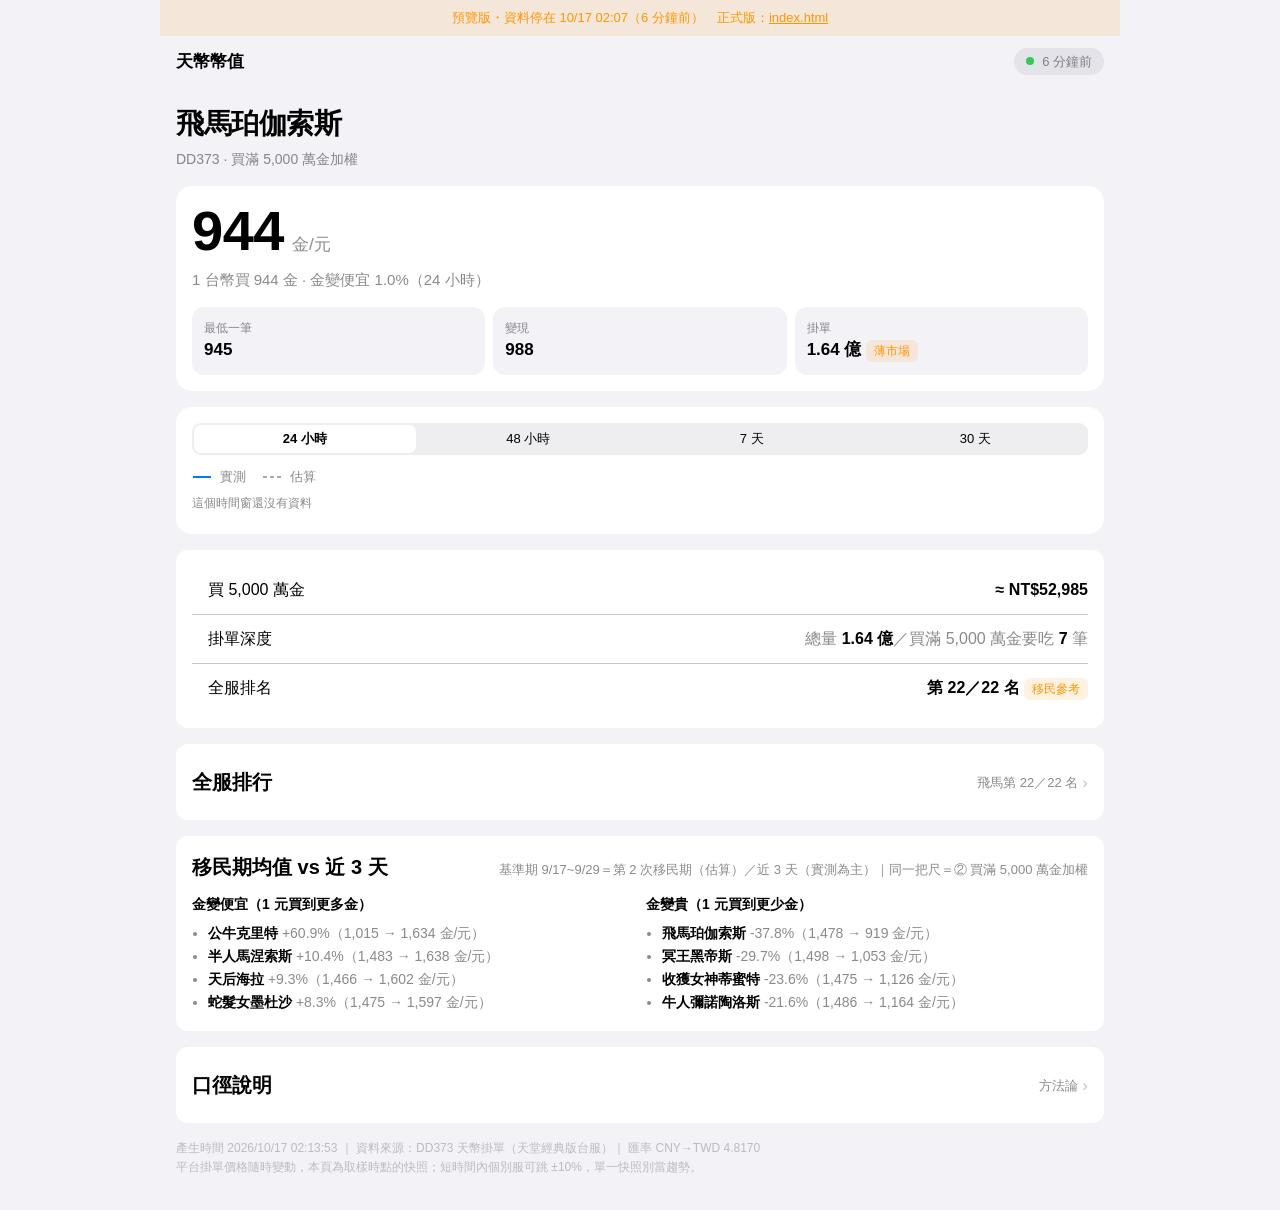
==== docs/preview.html @ 61298854 "preview 2026-10-17 02:13 改版預覽" ====
<!DOCTYPE html>
<html lang="zh-TW">
<head>
<meta charset="utf-8">
<meta name="viewport" content="width=device-width, initial-scale=1">
<meta name="robots" content="noindex">
<title>飛馬珀伽索斯 天幣幣值（DD373）— 預覽版</title>
<style>
/* ============================================================================
   天幣幣值頁 — 蘋果風設計系統（B 階段）
   規則：
     - 所有顏色只寫在 :root（淺色）與 @media (prefers-color-scheme: dark) 兩處，
       其他地方一律用 var(--xxx)，不得出現寫死的色碼。
     - 圖表是 JS 畫的 SVG，元素只掛 class，顏色／線寬／字級全部由這張表決定
       ⇒ 深淺色切換時 CSS 變數自己會變，圖表不用重讀顏色也會跟著變。
     - 字體不載入外部字型（單檔、無外部依賴）；數字用 tabular-nums 對齊。
     - 圓角 12（主卡 16）、不用陰影、不用漸層（圖表面積淡出除外）；
       間距只用 4／8／12／16／24／32；頁面左右 16；桌機內容最寬 960 置中。
   ========================================================================== */
:root {
  color-scheme: light dark;
  --bg: #F2F2F7;
  --card: #FFFFFF;
  --card-2: #F2F2F7;
  --label: #000000;
  --label-2: rgba(60, 60, 67, .6);
  --label-3: rgba(60, 60, 67, .3);
  --sep: rgba(60, 60, 67, .29);
  --fill: rgba(118, 118, 128, .12);
  --accent: #007AFF;
  --gray: #8E8E93;
  --ok: #34C759;
  --warn: #FF9500;
  --bad: #FF3B30;
  --on-accent: #FFFFFF;          /* 主色底上的文字（徽章、膠囊） */
  --seg-sel: #FFFFFF;            /* 分段控制「選中」的小方塊 */
  --warn-soft: rgba(255, 149, 0, .12);
}
@media (prefers-color-scheme: dark) {
  :root {
    --bg: #000000;
    --card: #1C1C1E;
    --card-2: #2C2C2E;
    --label: #FFFFFF;
    --label-2: rgba(235, 235, 245, .6);
    --label-3: rgba(235, 235, 245, .3);
    --sep: rgba(84, 84, 88, .6);
    --fill: rgba(118, 118, 128, .24);
    --accent: #0A84FF;
    --gray: #8E8E93;
    --ok: #30D158;
    --warn: #FF9F0A;
    --bad: #FF453A;
    --seg-sel: #636366;
    --warn-soft: rgba(255, 159, 10, .16);
  }
}

* { box-sizing: border-box; }
html { -webkit-text-size-adjust: 100%; }
body {
  margin: 0;
  padding: 16px 16px 32px;
  background: var(--bg);
  color: var(--label);
  font: 16px/1.5 -apple-system, BlinkMacSystemFont, "SF Pro Text", "PingFang TC",
        "Microsoft JhengHei", "Noto Sans TC", sans-serif;
  font-variant-numeric: tabular-nums;
  -webkit-font-smoothing: antialiased;
}
@media (min-width: 1024px) { body { max-width: 960px; margin: 0 auto; padding-bottom: 32px; } }

a { color: var(--accent); text-decoration: none; }

/* ---------- 預覽版橫幅 ---------- */
.preview-banner {
  margin: -16px -16px 16px;
  padding: 8px 16px;
  background: var(--warn-soft);
  color: var(--warn);
  font-size: 13px;
  text-align: center;
}
.preview-banner a { color: var(--warn); text-decoration: underline; }

/* ---------- 標題 ---------- */
header { margin: 0 0 16px; }
h1 { font-size: 28px; font-weight: 700; letter-spacing: -.4px; margin: 0 0 4px; }
.sub { color: var(--label-2); font-size: 14px; }
h2 {
  font-size: 20px; font-weight: 600; margin: 0 0 12px;
  display: flex; flex-wrap: wrap; gap: 8px; align-items: baseline; justify-content: space-between;
}
h2 span { font-size: 13px; font-weight: 400; color: var(--label-2); }
h3 { font-size: 14px; font-weight: 600; margin: 0 0 8px; }

/* ---------- 卡片 ---------- */
.card {
  background: var(--card);
  border-radius: 12px;
  padding: 16px;
  margin: 0 0 16px;
}
.card.accent, .card.lg { border-radius: 16px; }
.notes div { font-size: 13px; color: var(--label-2); margin: 4px 0; }
.muted { color: var(--label-2); }

/* ---------- 狀態膠囊／Tag ---------- */
.capsule {
  display: inline-flex; align-items: center; gap: 8px;
  background: var(--fill); border-radius: 999px; padding: 4px 12px;
  font-size: 13px; color: var(--label-2);
}
.capsule .d { width: 8px; height: 8px; border-radius: 50%; background: var(--ok); flex: none; }
.capsule.warn { color: var(--warn); }
.capsule.warn .d { background: var(--warn); }
.capsule.bad { color: var(--bad); }
.capsule.bad .d { background: var(--bad); }
.tag {
  display: inline-block; font-size: 12px; color: var(--warn);
  background: var(--warn-soft); border-radius: 6px; padding: 2px 8px;
}

/* ---------- KPI 格（C 階段會換成 Hero 卡） ---------- */
.kpis { display: grid; grid-template-columns: repeat(2, 1fr); gap: 8px; margin: 4px 0 12px; }
.kpi { background: var(--card-2); border-radius: 12px; padding: 12px; }
.kpi label { display: block; font-size: 12px; color: var(--label-2); }
.kpi b { display: block; font-size: 24px; font-weight: 600; line-height: 1.25; }
.kpi i { font-size: 13px; font-style: normal; color: var(--label-2); }
@media (min-width: 640px) { .kpis { grid-template-columns: repeat(4, 1fr); } }
.pri { color: var(--accent); font-weight: 600; }
td.pri, th.pri { color: var(--accent); }
td.pri { background: var(--fill); }

/* 漲跌不用紅綠（台灣紅＝漲，容易看反）：只用次要文字色＋▲▼ 與文字說明 */
.up, .down { color: var(--label-2); }
.flat { color: var(--label-3); }

/* ---------- 全服排行（C 階段改成群組列表；此處先套色票） ---------- */
table { width: 100%; border-collapse: collapse; }
th, td { padding: 8px; border-bottom: .5px solid var(--sep); text-align: right; white-space: nowrap; }
th { font-size: 12px; font-weight: 500; color: var(--label-2); position: sticky; top: 0; background: var(--card); }
td.nm, th.nm { text-align: left; font-size: 14px; color: var(--label); }
td.rk { color: var(--label-3); font-size: 12px; width: 20px; }
td.sm { font-size: 12px; color: var(--label-2); }
td.hi { font-weight: 600; }
tr.me { background: var(--fill); }
tr.me td.nm { font-weight: 600; }
.mobs { display: block; }
.full { display: none; }
@media (min-width: 700px) { .mobs { display: none; } .full { display: block; } }
.mrow { padding: 8px 2px; border-bottom: .5px solid var(--sep); }
.mrow.me { background: var(--fill); border-radius: 8px; padding: 8px; }
.mline1 { display: flex; align-items: baseline; gap: 8px; }
.mline1 .rk { color: var(--label-3); font-size: 12px; width: 16px; flex: none; }
.mline1 .nm { flex: 1; font-size: 14px; min-width: 0; overflow: hidden; text-overflow: ellipsis; white-space: nowrap; }
.mline1 .nm.me { font-weight: 600; }
.mline1 .vw { font-weight: 600; font-size: 16px; flex: none; }
.mline1 .dl { font-size: 12px; text-align: right; flex: none; min-width: 58px; }
.mline2 { font-size: 12px; color: var(--label-2); margin-top: 2px; }

/* ---------- 分段控制（iOS UISegmentedControl） ---------- */
.tabs input { display: none; }
.tabbar {
  display: grid; grid-template-columns: repeat(4, 1fr); gap: 2px;
  background: var(--fill); border-radius: 9px; padding: 2px; height: 32px; margin: 0 0 12px;
}
.tabbar label {
  display: flex; align-items: center; justify-content: center;
  font-size: 13px; color: var(--label); border-radius: 7px; cursor: pointer;
  -webkit-tap-highlight-color: transparent;
}
#tr24:checked ~ .tabbar label[for=tr24],
#tr48:checked ~ .tabbar label[for=tr48],
#tr7:checked ~ .tabbar label[for=tr7],
#tr30:checked ~ .tabbar label[for=tr30] { background: var(--seg-sel); font-weight: 600; }
.panels > .panel { display: none; }
#tr24:checked ~ .panels .p24,
#tr48:checked ~ .panels .p48,
#tr7:checked ~ .panels .p7,
#tr30:checked ~ .panels .p30 { display: block; }

/* ---------- 走勢圖 ---------- */
.chart { position: relative; width: 100%; margin: 0; touch-action: pan-y; }
.chart svg { display: block; }
.chart svg .grid { stroke: var(--sep); stroke-width: 1; }
.chart svg .ytick, .chart svg .xtick { fill: var(--label-2); font-size: 11px; }
.chart svg .stop-top { stop-color: var(--accent); stop-opacity: .20; }
.chart svg .stop-bot { stop-color: var(--accent); stop-opacity: 0; }
.chart svg .line-est { fill: none; stroke: var(--gray); stroke-width: 1.5; stroke-dasharray: 5 4; }
.chart svg .line-real { fill: none; stroke: var(--accent); stroke-width: 2; stroke-linejoin: round; stroke-linecap: round; }
.chart svg .outlier { fill: none; stroke: var(--accent); stroke-width: 1.6; }
.chart svg .band { fill: var(--accent); fill-opacity: .10; stroke: none; }
.chart svg .badge { fill: var(--accent); }
.chart svg .badge-t { fill: var(--on-accent); font-size: 12px; font-weight: 700; }
.chart svg .cross { stroke: var(--sep); stroke-width: 1; pointer-events: none; }
.chart svg .cross-dot { fill: var(--accent); stroke: var(--card); stroke-width: 1.5; pointer-events: none; }
.chart svg .note-band { fill: var(--fill); }
.chart svg .note-line { stroke: var(--gray); stroke-width: 1.5; stroke-dasharray: 4 3; }
.chart svg .note-txt { fill: var(--label-2); font-size: 11px; }

/* 圖例（分段控制下方同一行） */
.lgd { display: flex; gap: 16px; align-items: center; font-size: 13px; color: var(--label-2); margin: 0 0 8px; }
.lgd .li { display: inline-flex; align-items: center; gap: 8px; }
.lgd svg { display: block; }
.lgd .lg-real { stroke: var(--accent); stroke-width: 2; }
.lgd .lg-est { stroke: var(--gray); stroke-width: 1.5; stroke-dasharray: 4 3; }
.lgd .lg-band { fill: var(--accent); fill-opacity: .10; }

/* 本時窗摘要（圖上方一行） */
.wsum { font-size: 13px; color: var(--label-2); margin: 0 0 4px; }
.wsum b { color: var(--label); font-weight: 600; }

/* 十字線 tooltip */
.tt {
  position: absolute; z-index: 3; pointer-events: none; opacity: 0;
  transition: opacity .12s ease;
  /* 用 --card-2：tooltip 疊在同為 --card 的走勢卡上，若用 --card 會完全看不見（深色模式實測） */
  background: var(--card-2); color: var(--label);
  border: .5px solid var(--sep); border-radius: 10px;
  padding: 8px 12px; font-size: 13px; line-height: 1.45; white-space: nowrap;
}
.tt.on { opacity: 1; }
.tt .t1 { color: var(--label-2); font-size: 12px; }
.tt .v { font-size: 15px; font-weight: 600; }
.tt .src { color: var(--label-2); font-size: 12px; }

/* ---------- 其他 ---------- */
.movers { margin: 0; padding-left: 16px; font-size: 14px; color: var(--label-2); }
.movers li { margin: 2px 0; }
.movers b { color: var(--label); font-weight: 600; }
.split { display: grid; grid-template-columns: 1fr; gap: 12px; }
@media (min-width: 640px) { .split { grid-template-columns: 1fr 1fr; } }
footer { color: var(--label-3); font-size: 12px; margin-top: 16px; line-height: 1.6; }

/* ============================================================================
   C 階段：頁面結構（導覽列／大標／Hero／群組列表／details／頁尾）
   ========================================================================== */

/* ---------- 導覽列：sticky、毛玻璃 ---------- */
.nav {
  position: sticky; top: 0; z-index: 5;
  display: flex; align-items: center; justify-content: space-between; gap: 8px;
  margin: -16px -16px 16px; padding: 12px 16px;
  background: color-mix(in srgb, var(--bg) 80%, transparent);
  backdrop-filter: saturate(180%) blur(20px);
  -webkit-backdrop-filter: saturate(180%) blur(20px);
}
.nav-t { font-size: 17px; font-weight: 600; }

/* ---------- 頁面大標 ---------- */
.page-head { margin: 0 0 16px; }
.page-head .sub { margin: 0; }

/* ---------- Hero 卡 ---------- */
.hero-n { display: flex; align-items: baseline; gap: 8px; }
.hero-n b { font-size: 48px; font-weight: 600; letter-spacing: -.5px; line-height: 1.05; }
.hero-n span { font-size: 17px; color: var(--label-2); }
.hero-l { margin: 8px 0 16px; font-size: 15px; color: var(--label-2); }
.hero-3 { display: grid; grid-template-columns: repeat(3, 1fr); gap: 8px; }
.hero-3 > div { background: var(--card-2); border-radius: 12px; padding: 12px; }
.hero-3 label { display: block; font-size: 12px; color: var(--label-2); }
.hero-3 b { font-size: 17px; font-weight: 600; }
@media (min-width: 1024px) { .hero-n b { font-size: 56px; } }

/* ---------- 群組列表（iOS Settings 樣式） ---------- */
.glist { margin: 0; padding: 0; }
.grow {
  display: flex; align-items: center; justify-content: space-between; gap: 12px;
  min-height: 44px; padding: 12px 0 12px 16px;
  border-bottom: .5px solid var(--sep); font-size: 16px;
}
.grow:last-child { border-bottom: 0; }
.grow .gv { color: var(--label-2); text-align: right; }
.grow .gv b { color: var(--label); font-weight: 600; }

/* ---------- 全服排行列 ---------- */
.rrow { min-height: 44px; padding: 12px 0 12px 16px; border-bottom: .5px solid var(--sep); }
.rrow:last-child { border-bottom: 0; }
.rrow.me { background: var(--fill); border-radius: 8px; padding-left: 12px; padding-right: 12px; }
.rline1 { display: flex; align-items: baseline; gap: 8px; }
.rline1 .rk { color: var(--label-3); font-size: 12px; min-width: 20px; }
.rline1 .nm {
  flex: 1; font-size: 16px; color: var(--label); min-width: 0;
  overflow: hidden; text-overflow: ellipsis; white-space: nowrap;
}
.rrow.me .rline1 .nm { color: var(--accent); font-weight: 600; }
.rline1 .vw { font-weight: 600; font-size: 16px; }
.rline1 .dl { font-size: 13px; color: var(--label-3); min-width: 56px; text-align: right; }
.rline1 .dl.hi { color: var(--label); font-weight: 600; }   /* |Δ| >= 2% 才強調（不用紅綠） */
.rline2 { font-size: 12px; color: var(--label-2); margin-top: 2px; }

/* ---------- details（全服排行／口徑說明共用） ---------- */
details.dsc > summary {
  display: flex; align-items: center; justify-content: space-between; gap: 8px;
  min-height: 44px; font-size: 20px; font-weight: 600;
  cursor: pointer; list-style: none;
  -webkit-tap-highlight-color: transparent;
}
details.dsc > summary::-webkit-details-marker { display: none; }
details.dsc > summary .dsub {
  display: inline-flex; align-items: center; gap: 4px;
  font-size: 13px; font-weight: 400; color: var(--label-2);
}
details.dsc > summary .dsub::after {
  content: "›"; font-size: 17px; color: var(--label-3);
  transition: transform .15s ease;
}
details.dsc[open] > summary .dsub::after { transform: rotate(90deg); }
.dbody { margin-top: 12px; }

/* ---------- 口徑說明 ---------- */
.method p { margin: 0 0 8px; font-size: 13px; color: var(--label-2); }
.method p b { color: var(--label); }
.method .mt { font-size: 15px; font-weight: 600; color: var(--label); margin: 16px 0 8px; }

.notice {
  margin: 0 0 16px; padding: 12px; border-radius: 12px;
  background: var(--warn-soft); color: var(--warn); font-size: 13px;
}
</style>
</head>
<body>
<div class="preview-banner">預覽版・資料停在 10/17 02:07（<span data-ts="1792174069" data-rel="1">6 分鐘前</span>）　正式版：<a href="./index.html">index.html</a></div>
<nav class="nav">
  <span class="nav-t">天幣幣值</span>
  <span class="capsule"><span class="d"></span><span data-ts="1792174069" data-rel="1">6 分鐘前</span></span>
</nav>

<header class="page-head">
  <h1>飛馬珀伽索斯</h1>
  <p class="sub">DD373 · 買滿 5,000 萬金加權</p>
</header>

<section class="card lg hero">
  <div class="hero-n"><b>944</b><span>金/元</span></div>
  <p class="hero-l">1 台幣買 944 金 · 金變便宜 1.0%（24 小時）</p>
  <div class="hero-3">
    <div><label>最低一筆</label><b>945</b></div>
    <div><label>變現</label><b>988</b></div>
    <div><label>掛單</label><b>1.64 億</b> <span class="tag">薄市場</span></div>
  </div>
</section>

<section class="card lg">
  <div class="tabs">
    <input type="radio" name="tr" id="tr24" checked>
    <input type="radio" name="tr" id="tr48">
    <input type="radio" name="tr" id="tr7">
    <input type="radio" name="tr" id="tr30">
    <div class="tabbar">
      <label for="tr24">24 小時</label><label for="tr48">48 小時</label><label for="tr7">7 天</label><label for="tr30">30 天</label>
    </div>
    <div class="lgd">
      <span class="li"><svg width="20" height="8" viewBox="0 0 20 8" aria-hidden="true"><path class="lg-real" d="M1,4 H19"/></svg>實測</span>
      <span class="li"><svg width="20" height="8" viewBox="0 0 20 8" aria-hidden="true"><path class="lg-est" d="M1,4 H19"/></svg>估算</span>
    </div>
    <div class="panels">
      <div class="panel p24"><div class="wsum" data-win="24h"></div><div class="chart" data-win="24h"></div></div>
      <div class="panel p48"><div class="wsum" data-win="48h"></div><div class="chart" data-win="48h"></div></div>
      <div class="panel p7"><div class="wsum" data-win="7d"></div><div class="chart" data-win="7d"></div></div>
      <div class="panel p30"><div class="wsum" data-win="30d"></div><div class="chart" data-win="30d"></div></div>
    </div>
  </div>
</section>

<section class="card">
  <div class="glist">
    <div class="grow"><span>買 5,000 萬金</span><span class="gv"><b>≈ NT$52,985</b></span></div>
    <div class="grow"><span>掛單深度</span><span class="gv">總量 <b>1.64 億</b>／買滿 5,000 萬金要吃 <b>7</b> 筆</span></div>
    <div class="grow"><span>全服排名</span><span class="gv"><b>第 22／22 名</b> <span class="tag">移民參考</span></span></div>
  </div>
</section>

<section class="card">
  <details class="dsc">
    <summary><span>全服排行</span><span class="dsub">飛馬第 22／22 名</span></summary>
    <div class="dbody glist"><div class="rrow me"><div class="rline1"><span class="rk">22</span><span class="nm">飛馬珀伽索斯</span><span class="vw">944</span><span class="dl">▲ +0.4%</span></div><div class="rline2">① 945 ・ 變現 988 ・ 吃 7 筆 ・ 掛單 1.64 億 ・ 買 5,000 萬金 ≈ NT$52,985</div></div><div class="rrow"><div class="rline1"><span class="rk">1</span><span class="nm">戰神馬爾斯</span><span class="vw">1,642</span><span class="dl">▼ −0.2%</span></div><div class="rline2">① 1,653 ・ 變現 1715 ・ 吃 7 筆 ・ 掛單 1.60 億 ・ 買 5,000 萬金 ≈ NT$30,454</div></div><div class="rrow"><div class="rline1"><span class="rk">2</span><span class="nm">公牛克里特</span><span class="vw">1,636</span><span class="dl">▼ −1.8%</span></div><div class="rline2">① 1,649 ・ 變現 1823 ・ 吃 5 筆 ・ 掛單 2.64 億 ・ 買 5,000 萬金 ≈ NT$30,573</div></div><div class="rrow"><div class="rline1"><span class="rk">3</span><span class="nm">天后海拉</span><span class="vw">1,629</span><span class="dl">▼ −0.2%</span></div><div class="rline2">① 1,635 ・ 變現 1901 ・ 吃 7 筆 ・ 掛單 1.93 億 ・ 買 5,000 萬金 ≈ NT$30,693</div></div><div class="rrow"><div class="rline1"><span class="rk">4</span><span class="nm">半人馬涅索斯</span><span class="vw">1,618</span><span class="dl">▲ +0.8%</span></div><div class="rline2">① 1,622 ・ 變現 2076 ・ 吃 4 筆 ・ 掛單 4.09 億 ・ 買 5,000 萬金 ≈ NT$30,904</div></div><div class="rrow"><div class="rline1"><span class="rk">5</span><span class="nm">月亮女神阿緹蜜斯</span><span class="vw">1,616</span><span class="dl">▲ +0.2%</span></div><div class="rline2">① 1,622 ・ 變現 1700 ・ 吃 4 筆 ・ 掛單 4.00 億 ・ 買 5,000 萬金 ≈ NT$30,939</div></div><div class="rrow"><div class="rline1"><span class="rk">6</span><span class="nm">獅子涅墨亞</span><span class="vw">1,613</span><span class="dl">▼ −1.4%</span></div><div class="rline2">① 1,635 ・ 變現 2076 ・ 吃 7 筆 ・ 掛單 1.23 億 ・ 買 5,000 萬金 ≈ NT$31,006</div></div><div class="rrow"><div class="rline1"><span class="rk">7</span><span class="nm">地獄犬刻耳柏洛斯</span><span class="vw">1,599</span><span class="dl">▼ −1.0%</span></div><div class="rline2">① 1,602 ・ 變現 1674 ・ 吃 2 筆 ・ 掛單 7.49 億 ・ 買 5,000 萬金 ≈ NT$31,261</div></div><div class="rrow"><div class="rline1"><span class="rk">8</span><span class="nm">蛇髮女墨杜沙</span><span class="vw">1,584</span><span class="dl">▼ −0.1%</span></div><div class="rline2">① 1,597 ・ 變現 2076 ・ 吃 5 筆 ・ 掛單 3.43 億 ・ 買 5,000 萬金 ≈ NT$31,557</div></div><div class="rrow"><div class="rline1"><span class="rk">9</span><span class="nm">勝利女神雅典娜</span><span class="vw">1,582</span><span class="dl">▲ +0.1%</span></div><div class="rline2">① 1,590 ・ 變現 1702 ・ 吃 5 筆 ・ 掛單 2.19 億 ・ 買 5,000 萬金 ≈ NT$31,614</div></div><div class="rrow"><div class="rline1"><span class="rk">10</span><span class="nm">天神宙斯</span><span class="vw">1,518</span><span class="dl">– 0.0%</span></div><div class="rline2">① 1,549 ・ 變現 1729 ・ 吃 7 筆 ・ 掛單 4.25 億 ・ 買 5,000 萬金 ≈ NT$32,936</div></div><div class="rrow"><div class="rline1"><span class="rk">11</span><span class="nm">愛神邱比特</span><span class="vw">1,509</span><span class="dl">▲ +0.6%</span></div><div class="rline2">① 1,526 ・ 變現 2076 ・ 吃 7 筆 ・ 掛單 3.28 億 ・ 買 5,000 萬金 ≈ NT$33,136</div></div><div class="rrow"><div class="rline1"><span class="rk">12</span><span class="nm">海神波塞頓</span><span class="vw">1,481</span><span class="dl">▲ +0.2%</span></div><div class="rline2">① 1,494 ・ 變現 1565 ・ 吃 11 筆 ・ 掛單 1.68 億 ・ 買 5,000 萬金 ≈ NT$33,768</div></div><div class="rrow"><div class="rline1"><span class="rk">13</span><span class="nm">水蛇許德拉</span><span class="vw">1,464</span><span class="dl">▼ −0.1%</span></div><div class="rline2">① 1,483 ・ 變現 1555 ・ 吃 8 筆 ・ 掛單 2.87 億 ・ 買 5,000 萬金 ≈ NT$34,164</div></div><div class="rrow"><div class="rline1"><span class="rk">14</span><span class="nm">太陽神阿波羅</span><span class="vw">1,463</span><span class="dl">▼ −0.2%</span></div><div class="rline2">① 1,472 ・ 變現 1536 ・ 吃 8 筆 ・ 掛單 2.61 億 ・ 買 5,000 萬金 ≈ NT$34,176</div></div><div class="rrow"><div class="rline1"><span class="rk">15</span><span class="nm">獨眼巨人庫克羅普斯</span><span class="vw">1,295</span><span class="dl">▼ −0.8%</span></div><div class="rline2">① 1,316 ・ 變現 1370 ・ 吃 10 筆 ・ 掛單 1.82 億 ・ 買 5,000 萬金 ≈ NT$38,620</div></div><div class="rrow"><div class="rline1"><span class="rk">16</span><span class="nm">泰坦女神瑞亞</span><span class="vw">1,258</span><span class="dl">– 0.0%</span></div><div class="rline2">① 1,258 ・ 變現 1321 ・ 吃 2 筆 ・ 掛單 2.36 億 ・ 買 5,000 萬金 ≈ NT$39,742</div></div><div class="rrow"><div class="rline1"><span class="rk">17</span><span class="nm">火神赫發斯特斯</span><span class="vw">1,255</span><span class="dl">▼ −0.1%</span></div><div class="rline2">① 1,258 ・ 變現 1306 ・ 吃 5 筆 ・ 掛單 8.34 億 ・ 買 5,000 萬金 ≈ NT$39,850</div></div><div class="rrow"><div class="rline1"><span class="rk">18</span><span class="nm">美神維納斯</span><span class="vw">1,229</span><span class="dl">▼ −0.6%</span></div><div class="rline2">① 1,236 ・ 變現 2076 ・ 吃 6 筆 ・ 掛單 2.93 億 ・ 買 5,000 萬金 ≈ NT$40,673</div></div><div class="rrow"><div class="rline1"><span class="rk">19</span><span class="nm">牛人彌諾陶洛斯</span><span class="vw">1,134</span><span class="dl">▼ −0.1%</span></div><div class="rline2">① 1,147 ・ 變現 2076 ・ 吃 8 筆 ・ 掛單 2.36 億 ・ 買 5,000 萬金 ≈ NT$44,077</div></div><div class="rrow"><div class="rline1"><span class="rk">20</span><span class="nm">收獲女神蒂蜜特</span><span class="vw">1,096</span><span class="dl">▼ −1.0%</span></div><div class="rline2">① 1,122 ・ 變現 2076 ・ 吃 12 筆 ・ 掛單 0.83 億 ・ 買 5,000 萬金 ≈ NT$45,620</div></div><div class="rrow"><div class="rline1"><span class="rk">21</span><span class="nm">冥王黑帝斯</span><span class="vw">1,051</span><span class="dl">▲ +0.6%</span></div><div class="rline2">① 1,076 ・ 變現 1140 ・ 吃 9 筆 ・ 掛單 0.84 億 ・ 買 5,000 萬金 ≈ NT$47,588</div></div></div>
  </details>
</section>

<section class="card">
  <h2>移民期均值 vs 近 3 天<span>基準期 9/17~9/29＝第 2 次移民期（估算）／近 3 天（實測為主）｜同一把尺＝② 買滿 5,000 萬金加權</span></h2>
  <div class="split">
    <div><h3>金變便宜（1 元買到更多金）</h3><ul class='movers up'><li><b>公牛克里特</b> +60.9%<span class='muted'>（1,015 → 1,634 金/元）</span></li><li><b>半人馬涅索斯</b> +10.4%<span class='muted'>（1,483 → 1,638 金/元）</span></li><li><b>天后海拉</b> +9.3%<span class='muted'>（1,466 → 1,602 金/元）</span></li><li><b>蛇髮女墨杜沙</b> +8.3%<span class='muted'>（1,475 → 1,597 金/元）</span></li></ul></div>
    <div><h3>金變貴（1 元買到更少金）</h3><ul class='movers down'><li><b>飛馬珀伽索斯</b> -37.8%<span class='muted'>（1,478 → 919 金/元）</span></li><li><b>冥王黑帝斯</b> -29.7%<span class='muted'>（1,498 → 1,053 金/元）</span></li><li><b>收獲女神蒂蜜特</b> -23.6%<span class='muted'>（1,475 → 1,126 金/元）</span></li><li><b>牛人彌諾陶洛斯</b> -21.6%<span class='muted'>（1,486 → 1,164 金/元）</span></li></ul></div>
  </div>
</section>

<section class="card">
  <details class="dsc">
    <summary><span>口徑說明</span><span class="dsub">方法論</span></summary>
    <div class="dbody method">
      <p class="mt">同一把尺：② 買滿 5,000 萬金加權</p>
      <p><b>② 買滿 5,000 萬金加權（本頁主數字）</b>＝從最便宜的掛單往上吃、累積到 5,000 萬金為止的加權平均單價，換算成金／元（<b>數字越大＝天幣越便宜</b>）。</p>
      <p><b>① 最低一筆</b>＝全檔位最便宜的單筆單價（小額真的買得到的價，單位同為金/元）。</p>
      <p><b>變現</b>＝DD373 收購區掛單（數字越小＝賣金換到越多台幣）。</p>
      <p class="mt">掛單深度：筆數定義</p>
      <p><b>n 筆</b>＝抓到的掛單則數（已去重，並濾掉起售 &lt;50 萬金、單價 &lt;0.5 或 &gt;8 元/萬金的異常卡）。</p>
      <p><b>有效 n 筆</b>＝其中庫存 ≥1,000 萬金的現貨筆數（大額買得到的部分）。</p>
      <p><b>吃筆</b>＝從最便宜的掛單往上吃到 5,000 萬金為止、總共吃掉的筆數（最後一筆可能只吃一部分）。</p>
      <p class="mt">取樣與更新</p>
      <p>全服 22 台每小時掃 1 次；飛馬另外每 15 分鐘輕掃 1 次（只影響飛馬數字與告警）。時間一律 Asia/Taipei。</p>
      <p>台幣金額＝② 加權幣值換算（買 5,000 萬金的成本），匯率 CNY→TWD 4.8170（產生時）。</p>
      <p class="mt">估算段（灰色虛線）</p>
      <p>實測 ② 從 10/14 19:01 開始記錄；更早的資料用舊的「實買」序列 × 比率 0.9996 換算（比率取自兩者同時段的實測配對，誤差 &lt;1%）。估算段的趨勢可信，但<b>絕對值只能當參考</b>，不要與實測逐點比大小。</p>
      <p class="mt">薄市場</p>
      <p>掛單總量 &lt;2 億金時，單一賣家就能推動數字 → 一律標「薄市場」，看趨勢不要看單點。</p>
      <p class="mt">排名的用途</p>
      <p>平時天幣不能跨服，全服排名只在<b>移民時</b>有意義（移民參考）。</p>
      <p class="mt">資料來源</p>
      <p>DD373 天幣掛單（天堂經典版台服），本次掃到 22／22 台。</p>
    </div>
  </details>
</section>
<footer>
  產生時間 2026/10/17 02:13:53 ｜ 資料來源：DD373 天幣掛單（天堂經典版台服）｜ 匯率 CNY→TWD 4.8170<br>
  平台掛單價格隨時變動，本頁為取樣時點的快照；短時間內個別服可跳 ±10%，單一快照別當趨勢。
</footer>
<script type="application/json" id="chart-data">{"now":1792174433,"r":0.99956,"real":[[1791975660,945.3,945.3,0],[1791976080,944.0,944.0,0],[1791977580,942.6,942.6,0],[1791977820,942.6,942.6,0],[1791978720,944.0,944.0,0],[1791979620,944.9,944.9,0],[1791980520,945.1,945.1,0],[1791980760,944.3,944.3,0],[1791981420,945.4,945.4,0],[1791981720,939.5,939.5,0],[1791981780,939.5,939.5,0],[1791982320,937.5,937.5,0],[1791983220,942.3,942.3,0],[1791983280,942.3,942.3,0],[1791984120,941.9,941.9,0],[1791984180,941.9,941.9,0],[1791985020,937.3,937.3,0],[1791985920,928.2,928.2,0],[1791986820,928.3,928.3,0],[1791987720,930.7,930.7,0],[1791987840,930.7,930.7,0],[1791988620,928.8,928.8,0],[1791989520,930.2,930.2,0],[1791990420,934.9,934.9,0],[1791991320,940.1,940.1,0],[1791991440,940.1,940.1,0],[1791992220,942.5,942.5,0],[1791993120,943.6,943.6,0],[1791994020,949.7,949.7,0],[1791994920,949.7,949.7,0],[1791995160,947.1,947.1,0],[1791995820,946.1,946.1,0],[1791996720,942.6,942.6,0],[1791997620,944.0,950.6,1],[1791998520,944.0,944.0,0],[1791998760,944.0,944.0,0],[1791999420,942.4,942.4,0],[1792000320,942.4,942.4,0],[1792001220,942.4,942.4,0],[1792002120,936.3,936.3,0],[1792003020,936.3,936.3,0],[1792003920,937.3,937.3,0],[1792004820,937.9,937.9,0],[1792005660,937.9,937.9,0],[1792005720,937.9,937.9,0],[1792006620,936.3,936.3,0],[1792007520,936.3,936.3,0],[1792008420,936.3,936.3,0],[1792009260,936.3,936.3,0],[1792009320,936.3,936.3,0],[1792010220,936.3,936.3,0],[1792011120,936.3,936.3,0],[1792012020,936.3,936.3,0],[1792012920,936.3,936.3,0],[1792013820,936.3,936.3,0],[1792014720,936.3,936.3,0],[1792015620,933.9,933.9,0],[1792016520,933.7,933.7,0],[1792017420,933.7,933.7,0],[1792018320,933.7,933.7,0],[1792019220,933.7,933.7,0],[1792020120,933.7,933.7,0],[1792020420,933.7,933.7,0],[1792021020,933.7,933.7,0],[1792021920,933.7,933.7,0],[1792022820,933.7,933.7,0],[1792023720,930.0,930.0,0],[1792023780,930.0,930.0,0],[1792024620,930.0,930.0,0],[1792025520,930.0,930.0,0],[1792026420,927.9,927.9,0],[1792027320,927.9,927.9,0],[1792027380,927.9,927.9,0],[1792028220,928.2,928.2,0],[1792029120,928.1,929.0,1],[1792030020,928.1,928.1,0],[1792030920,923.9,923.9,0],[1792031220,923.9,923.9,0],[1792031820,923.9,923.9,0],[1792032720,925.5,925.5,0],[1792033620,926.3,926.3,0],[1792034520,924.6,924.6,0],[1792034640,924.6,924.6,0],[1792035420,929.4,929.4,0],[1792036320,930.8,930.8,0],[1792037220,927.1,927.1,0],[1792038120,925.7,925.7,0],[1792038300,925.7,925.7,0],[1792039020,923.1,923.1,0],[1792039920,923.2,923.2,0],[1792040820,923.7,923.7,0],[1792041720,923.7,928.0,1],[1792041960,924.0,928.0,1],[1792042620,923.7,923.7,0],[1792043520,924.0,924.0,0],[1792044420,924.0,924.0,0],[1792045320,925.1,925.1,0],[1792045500,925.1,925.1,0],[1792046220,924.0,924.0,0],[1792047120,917.1,917.1,0],[1792048020,897.3,897.3,0],[1792048920,907.7,907.7,0],[1792049040,899.2,863.0,1],[1792049820,899.2,899.2,0],[1792050720,901.5,901.5,0],[1792051620,893.1,893.1,0],[1792052460,876.5,876.5,0],[1792052520,876.5,876.5,0],[1792053420,876.1,876.1,0],[1792054320,879.2,879.2,0],[1792055220,879.2,879.2,0],[1792056120,878.5,878.5,0],[1792056360,878.5,878.5,0],[1792057020,872.2,872.2,0],[1792057920,872.2,872.2,0],[1792058820,873.1,873.1,0],[1792059720,873.1,873.1,0],[1792060620,877.8,877.8,0],[1792061520,879.1,879.1,0],[1792062420,879.1,879.1,0],[1792063320,881.5,881.5,0],[1792063500,881.5,881.5,0],[1792064220,881.4,881.4,0],[1792065120,882.8,882.8,0],[1792066020,883.5,883.5,0],[1792066920,885.8,885.8,0],[1792067820,890.4,890.4,0],[1792068720,894.2,894.2,0],[1792069620,897.2,897.2,0],[1792070460,898.8,898.8,0],[1792070520,898.8,898.8,0],[1792071420,903.0,903.0,0],[1792072320,904.6,904.6,0],[1792073220,903.0,918.7,1],[1792074120,902.4,902.4,0],[1792074360,902.4,902.4,0],[1792075020,903.9,903.9,0],[1792075920,910.6,910.6,0],[1792076820,917.7,917.7,0],[1792077720,907.9,907.9,0],[1792077780,907.9,907.9,0],[1792078620,936.5,936.5,0],[1792079520,936.5,936.5,0],[1792080420,936.5,936.5,0],[1792081260,936.5,936.5,0],[1792081320,936.5,936.5,0],[1792082220,936.5,936.5,0],[1792083120,936.5,936.5,0],[1792084020,936.5,936.5,0],[1792084920,936.5,936.5,0],[1792085040,936.5,936.5,0],[1792085820,936.5,936.5,0],[1792086720,935.0,935.0,0],[1792087620,935.0,935.0,0],[1792088520,935.0,935.0,0],[1792089420,921.1,921.1,0],[1792090320,921.1,921.1,0],[1792091220,921.1,921.1,0],[1792092120,921.1,921.1,0],[1792092240,921.1,921.1,0],[1792093020,921.1,921.1,0],[1792093920,921.1,921.1,0],[1792094820,921.1,921.1,0],[1792095720,921.1,921.1,0],[1792095840,921.1,921.1,0],[1792096620,921.1,921.1,0],[1792097520,921.1,921.1,0],[1792098420,921.1,921.1,0],[1792099320,921.1,921.1,0],[1792099380,921.1,921.1,0],[1792100220,921.1,921.1,0],[1792101120,921.1,921.1,0],[1792102020,921.1,921.1,0],[1792102920,921.1,921.1,0],[1792103220,921.1,921.1,0],[1792103820,920.5,920.5,0],[1792104720,920.5,920.5,0],[1792105620,920.5,920.5,0],[1792106520,919.4,919.4,0],[1792107420,919.4,919.4,0],[1792108320,919.4,919.4,0],[1792109220,910.3,910.3,0],[1792110120,908.2,908.2,0],[1792110240,899.0,899.0,0],[1792111020,890.4,890.4,0],[1792111920,889.8,889.8,0],[1792112820,888.0,888.0,0],[1792113720,886.3,886.3,0],[1792113900,886.3,886.3,0],[1792114620,882.9,882.9,0],[1792115520,882.5,882.5,0],[1792116420,882.5,882.5,0],[1792117320,882.9,882.9,0],[1792117560,882.9,882.9,0],[1792118220,885.7,885.7,0],[1792119120,891.8,891.8,0],[1792120020,894.9,894.9,0],[1792120920,895.7,895.7,0],[1792121040,896.2,896.2,0],[1792121820,896.5,896.5,0],[1792122720,896.2,896.2,0],[1792123620,896.2,896.2,0],[1792124520,896.7,896.7,0],[1792125420,897.1,897.1,0],[1792126320,899.8,899.8,0],[1792127220,899.8,899.8,0],[1792128120,900.5,900.5,0],[1792128360,900.5,900.5,0],[1792129020,900.5,900.5,0],[1792129920,900.5,900.5,0],[1792130820,901.1,901.1,0],[1792131720,901.1,901.1,0],[1792131840,901.1,901.1,0],[1792132620,901.1,901.1,0],[1792133520,901.1,901.1,0],[1792134420,902.6,902.6,0],[1792135320,902.6,902.6,0],[1792136220,902.6,902.6,0],[1792137120,902.6,902.6,0],[1792138020,902.6,902.6,0],[1792138920,903.1,903.1,0],[1792139160,903.1,903.1,0],[1792139820,903.1,903.1,0],[1792140720,903.3,903.3,0],[1792141620,903.1,903.1,0],[1792142520,902.9,902.9,0],[1792142760,903.1,903.1,0],[1792143420,903.2,903.2,0],[1792144320,905.3,905.3,0],[1792145220,906.9,906.9,0],[1792146120,908.2,908.2,0],[1792146180,908.2,908.2,0],[1792147020,911.0,911.0,0],[1792147920,911.0,911.0,0],[1792148820,909.9,909.9,0],[1792149720,909.4,909.4,0],[1792150620,909.0,909.0,0],[1792151520,909.5,909.5,0],[1792152420,915.6,915.6,0],[1792153320,917.1,917.1,0],[1792153620,917.1,917.1,0],[1792154220,917.7,917.7,0],[1792155120,923.3,923.3,0],[1792156020,932.2,932.2,0],[1792156860,938.5,938.5,0],[1792156920,938.5,938.5,0],[1792157820,939.1,939.1,0],[1792158720,939.2,939.2,0],[1792159620,939.6,939.6,0],[1792160520,943.0,943.0,0],[1792160580,943.0,943.0,0],[1792161420,943.3,943.3,0],[1792162320,944.9,944.9,0],[1792163220,945.5,945.5,0],[1792164120,941.1,941.1,0],[1792164300,940.8,940.8,0],[1792165020,934.8,934.8,0],[1792165920,943.9,943.9,0],[1792166820,937.2,937.2,0],[1792167660,939.5,939.5,0],[1792167720,939.5,939.5,0],[1792168620,933.9,933.9,0],[1792169520,935.9,935.9,0],[1792170420,943.3,943.3,0],[1792171320,943.7,943.7,0],[1792172220,943.7,943.7,0],[1792173120,943.7,943.7,0],[1792174020,943.7,943.7,0],[1792174380,944.5,944.5,0]],"est":[[1789471320,1279.4],[1789471680,1279.4],[1789484400,1322.4],[1789513200,1253.4],[1789531200,1288.4],[1789552800,1365.4],[1789570800,1429.4],[1789599600,1430.4],[1789617600,1438.4],[1789639200,1505.3],[1789657200,1537.3],[1789686000,1504.3],[1789704000,1534.3],[1789725600,1472.3],[1789743600,1481.3],[1789772400,1472.3],[1789790400,1494.3],[1789812000,1472.3],[1789830060,1481.3],[1789858800,1472.3],[1789869240,1487.3],[1789876800,1487.3],[1789898400,1492.3],[1789916400,1492.3],[1789945200,1492.3],[1789963200,1497.3],[1789966860,1497.3],[1789984800,1487.3],[1790002800,1481.3],[1790031600,1451.4],[1790049600,1332.4],[1790071200,1412.4],[1790089200,1442.4],[1790118000,1386.4],[1790136000,1447.4],[1790157600,1477.3],[1790175600,1488.3],[1790204400,1472.3],[1790222400,1488.3],[1790244000,1516.3],[1790262000,1488.3],[1790290860,1461.4],[1790308800,1458.4],[1790330400,1507.3],[1790348400,1505.3],[1790377200,1505.3],[1790395200,1506.3],[1790416800,1517.3],[1790434800,1506.3],[1790463600,1506.3],[1790481600,1507.3],[1790503200,1495.3],[1790521200,1506.3],[1790550000,1475.3],[1790568000,1476.3],[1790589600,1449.4],[1790607600,1459.4],[1790636400,1464.4],[1790654400,1467.3],[1790676000,1467.3],[1790694000,1452.4],[1790722800,1408.4],[1790735940,1121.5],[1790740800,1075.5],[1790762400,1240.5],[1790780400,1207.5],[1790809200,1136.5],[1790827200,1162.5],[1790848800,1170.5],[1790866800,1189.5],[1790895600,1197.5],[1790913600,1209.5],[1790935200,1223.5],[1790953200,1237.5],[1790982000,1244.4],[1791000000,1259.4],[1791021600,1306.4],[1791039600,1318.4],[1791068400,1327.4],[1791086400,1340.4],[1791108000,1362.4],[1791126000,1402.4],[1791154800,1369.4],[1791172800,1369.4],[1791194400,1378.4],[1791212400,1384.4],[1791241200,1369.4],[1791259200,1363.4],[1791280800,1363.4],[1791298800,1365.4],[1791327600,1315.4],[1791345600,1137.5],[1791367200,1152.5],[1791385200,1114.5],[1791414000,1096.5],[1791432000,1107.5],[1791453600,1097.5],[1791471600,1098.5],[1791500400,1052.5],[1791518400,1053.5],[1791540000,964.6],[1791558000,1035.5],[1791586800,964.6],[1791604800,962.6],[1791626400,953.6],[1791644400,966.6],[1791673200,962.6],[1791691200,863.6],[1791712800,912.6],[1791730800,962.6],[1791759600,946.6],[1791777600,971.6],[1791799200,999.6],[1791817200,994.6],[1791846000,994.6],[1791864000,998.6],[1791885600,998.6],[1791903600,975.6],[1791932400,963.6],[1791950400,930.6],[1791972000,942.6]]}</script>
<script>window.DD373WINDOWS=[{"id":"24h","label":"24 小時","span":86400,"gapReal":1800,"gapEst":43200},{"id":"48h","label":"48 小時","span":172800,"gapReal":1800,"gapEst":43200},{"id":"7d","label":"7 天","span":604800,"gapReal":1800,"gapEst":43200},{"id":"30d","label":"30 天","span":2592000,"gapReal":1800,"gapEst":43200}];</script>
<script>
/* ============================================================================
   飛馬走勢圖 — 手刻 SVG 渲染器（A 版：含 P0 遺留三修正）
   原則：
     1) X 軸＝真實時間線性比例（絕不用資料點索引）
     2) X 刻度級距從 [1h,3h,6h,12h,1d,2d,7d,14d] 挑「刻度數 5~8」的最小級距，
        但**標籤不重疊優先**：會重疊就往上跳級（允許掉到 3~4 個刻度），
        最後還有 DOM 實測保險（真的擠就再隔一個標）。
     3) 對齊台北時間：整點 tick = floor((t + 8h) / step) × step − 8h；
        日以上（1d/2d/7d/14d）錨在「台北時間週一 00:00」
     4) Y 軸 nice ticks：級距 1/2/2.5/5 × 10^n，上下各留 5% padding
     5) 以 ResizeObserver 依實際像素寬高重繪（不用 viewBox 拉伸）；
        刻度字 11px、最新值標籤 12px、實測線 2px（固定像素，不隨寬度縮放）
     6) 面積填色只在實測資料本身範圍（第一筆→最後一筆），不從圖表左緣起畫
     7) 十字線＋tooltip 用 pointer events（滑鼠／觸控共用同一套）
     8) 最新值標籤貼在右側 Y 軸上；數字一律四捨五入成整數（與頁面其他處一致）
   ========================================================================== */
(function () {
  'use strict';

  var TZOFF = 8 * 3600;                                   // Asia/Taipei（台灣無日光節約，固定 +8）
  var HOUR = 3600, DAY = 86400;
  var STEPS = [HOUR, 3 * HOUR, 6 * HOUR, 12 * HOUR, DAY, 2 * DAY, 7 * DAY, 14 * DAY];
  var FONT = 11, FONT_BADGE = 12, LW = 2, LW_EST = 1.6;
  var CH_LABEL = 6.2;                                     // 11px 數字估計字寬（第一輪排版的估計值）
  var MIN_GAP_PAD = 6;                                    // 標籤之間至少留的空白

  /* ---------- 時間（台北） ---------- */
  function tp(t) {
    var d = new Date((t + TZOFF) * 1000);
    return { Y: d.getUTCFullYear(), M: d.getUTCMonth() + 1, D: d.getUTCDate(),
             h: d.getUTCHours(), m: d.getUTCMinutes() };
  }
  function p2(n) { return (n < 10 ? '0' : '') + n; }
  function fmtDate(t) { var p = tp(t); return p2(p.M) + '/' + p2(p.D); }
  function fmtHM(t) { var p = tp(t); return p2(p.h) + ':' + p2(p.m); }
  function fmtFull(t) { var p = tp(t); return p2(p.M) + '/' + p2(p.D) + ' ' + p2(p.h) + ':' + p2(p.m); }
  function isMidnight(t) { var p = tp(t); return p.h === 0 && p.m === 0; }
  function num(v) { return Math.round(v).toLocaleString('en-US'); }   // 整數＋千分位

  /* ---------- X 刻度 ---------- */
  // 台北「週一 00:00」的日序（day 0 = 1970-01-01 台北 = 週四 → 週一 ≡ 4 (mod 7)）
  function mondayAnchorDay(dayIdx) { return dayIdx - ((((dayIdx - 4) % 7) + 7) % 7); }

  function ticksFor(x0, x1, step) {
    var out = [], i;
    if (step % DAY === 0) {                                // 日以上：以週一為錨
      var n = step / DAY;
      var d0 = Math.floor((x0 + TZOFF) / DAY), d1 = Math.floor((x1 + TZOFF) / DAY);
      var anchor = mondayAnchorDay(d0);
      var k = Math.floor((d0 - anchor) / n);
      for (i = anchor + k * n; i <= d1; i += n) {
        var t = i * DAY - TZOFF;
        if (t >= x0 && t <= x1) out.push(t);
      }
      return out;
    }
    var k0 = Math.ceil((x0 + TZOFF) / step), k1 = Math.floor((x1 + TZOFF) / step);
    for (i = k0; i <= k1; i++) out.push(i * step - TZOFF);
    return out;
  }

  // 標籤文字：整日 → M/D，其餘 → HH:MM（跨日那一格顯示日期）
  function tickLabel(t, step) {
    if (step >= DAY) return fmtDate(t);
    return isMidnight(t) ? fmtDate(t) : fmtHM(t);
  }

  function maxLabelPx(ticks, step) {
    var m = 0;
    for (var i = 0; i < ticks.length; i++) {
      var w = tickLabel(ticks[i], step).length * CH_LABEL + MIN_GAP_PAD;
      if (w > m) m = w;
    }
    return m || 40;
  }

  // 相鄰刻度在畫面上的 px 間距（時間等距 → 像素也等距）
  function tickGapPx(pxInner, step, x0, x1) { return pxInner * step / (x1 - x0); }

  /* 選級距（三段式）：
     1) 首選：刻度數 5~8 且標籤不重疊 → 取最小級距
     2) 次選：沒有 5~8 時，取「刻度數最接近 5」且不重疊、且 >=3 個刻度的級距
        （例如 30 天窗：2d 會擠出 16 個刻度、7d 剛好 4 個 → 取 7d 週刻度）
     3) 都不行 → 用最大級距，由 labelEvery／DOM 實測隔一個標收拾 */
  function chooseStep(x0, x1, pxInner) {
    var i, tk, gap, need, n, best = null, fallback = null, bestDist = Infinity;
    for (i = 0; i < STEPS.length; i++) {
      tk = ticksFor(x0, x1, STEPS[i]);
      n = tk.length;
      if (n < 3) continue;
      gap = tickGapPx(pxInner, STEPS[i], x0, x1);
      need = maxLabelPx(tk, STEPS[i]);
      if (gap < need) continue;                                  // 會重疊 → 不採用
      if (n >= 5 && n <= 8 && best === null) best = STEPS[i];     // 首選
      if (fallback === null && n < 5) fallback = STEPS[i];        // 次選：第一個 <5 但不重疊的
      if (n < 5 && Math.abs(n - 5) < bestDist) { bestDist = Math.abs(n - 5); fallback = STEPS[i]; }
    }
    if (best !== null) return best;
    if (fallback !== null) return fallback;
    return STEPS[STEPS.length - 1];
  }

  // 完整排版計劃：級距、所有刻度、以及實際要標的刻度（隔 labelEvery 個標一次）
  function labelPlan(x0, x1, pxInner) {
    var step = chooseStep(x0, x1, pxInner);
    var ticks = ticksFor(x0, x1, step);
    var need = maxLabelPx(ticks, step);
    var gap = tickGapPx(pxInner, step, x0, x1);
    var every = gap > 0 ? Math.max(1, Math.ceil(need / gap)) : 1;
    var labeled = [];
    for (var i = 0; i < ticks.length; i++) if (i % every === 0) labeled.push(ticks[i]);
    return { step: step, ticks: ticks, labeled: labeled, every: every };
  }

  /* ---------- Y 軸 nice ticks（級距 1/2/2.5/5 × 10^n） ---------- */
  function niceStep(raw) {
    if (!(raw > 0)) return 1;
    var exp = Math.floor(Math.log(raw) / Math.LN10);
    var f = raw / Math.pow(10, exp);
    var nf = f <= 1 ? 1 : f <= 2 ? 2 : f <= 2.5 ? 2.5 : f <= 5 ? 5 : 10;
    return nf * Math.pow(10, exp);
  }
  function niceScale(lo, hi, target, padFrac) {
    if (padFrac === undefined) padFrac = 0.05;
    if (target === undefined) target = 5;
    if (!(hi > lo)) { var c = (hi + lo) / 2 || 0; lo = c - 1; hi = c + 1; }
    var pad = (hi - lo) * padFrac;
    lo -= pad; hi += pad;
    var step = niceStep((hi - lo) / (target - 1));
    var nlo = Math.floor(lo / step) * step, nhi = Math.ceil(hi / step) * step;
    var ticks = [], v;
    for (v = nlo; v <= nhi + step * 1e-9; v += step) ticks.push(Math.round(v * 1e6) / 1e6);
    return { min: nlo, max: nhi, step: step, ticks: ticks };
  }

  /* ---------- 資料輔助 ---------- */
  function segments(pts, gap) {                            // 相鄰兩筆間隔 > gap 就斷線
    var segs = [], cur = [], i;
    for (i = 0; i < pts.length; i++) {
      if (cur.length && pts[i].t - cur[cur.length - 1].t > gap) { segs.push(cur); cur = []; }
      cur.push(pts[i]);
    }
    if (cur.length) segs.push(cur);
    return segs;
  }
  function esc(s) {
    return String(s).replace(/&/g, '&amp;').replace(/</g, '&lt;').replace(/>/g, '&gt;');
  }

  /* ---------- 幾何 ---------- */
  function pad(w) { return w >= 560 ? { l: 48, r: 50, t: 12, b: 28 } : { l: 46, r: 46, t: 12, b: 28 }; }
  function height(w) { return w >= 560 ? 240 : 200; }
  function bounds(vals) {
    var lo = Infinity, hi = -Infinity;
    for (var i = 0; i < vals.length; i++) {
      var v = vals[i];
      if (v === null || v === undefined || isNaN(v)) continue;
      if (v < lo) lo = v;
      if (v > hi) hi = v;
    }
    return lo === Infinity ? [0, 1] : [lo, hi];
  }

  /* ---------- 主渲染 ---------- */
  function render(win, depth) {
    var host = document.querySelector('.chart[data-win="' + win.id + '"]');
    if (!host) return;
    var w = Math.max(240, Math.round(host.clientWidth || 320));
    var h = height(w), pd = pad(w);
    var iw = w - pd.l - pd.r, ih = h - pd.t - pd.b;

    var now = Math.floor(Date.now() / 1000);
    var x1 = now, x0 = now - win.span;

    var real = DATA.real.filter(function (p) { return p.t >= x0 && p.t <= now; })
                       .map(function (p) { return { t: p.t, v: p.v, raw: p.raw, o: p.o }; });
    var est = DATA.est.filter(function (p) { return p.t >= x0 && p.t <= now; })
                      .map(function (p) { return { t: p.t, v: p.v }; });

    if (real.length < 2 && est.length < 2) {
      host.innerHTML = '<p class="muted" style="font-size:12px;margin:6px 0">這個時間窗還沒有資料</p>';
      return;
    }

    // Y 範圍：實測（含離群原始值）＋估算
    var vals = real.map(function (p) { return p.v; }).concat(real.map(function (p) { return p.raw; }))
                   .concat(est.map(function (p) { return p.v; }));
    var yb = bounds(vals), ys = niceScale(yb[0], yb[1], 5, 0.05);
    var y0 = ys.min, y1 = ys.max;

    function X(t) { return pd.l + (t - x0) / (x1 - x0) * iw; }
    function Y(v) { return pd.t + (y1 - v) / (y1 - y0) * ih; }

    var plan = labelPlan(x0, x1, iw);
    if (win.__everyW === w && win.__labelEvery && win.__labelEvery > plan.every) {   // DOM 實測後的修正值
      plan.every = win.__labelEvery;
      plan.labeled = plan.ticks.filter(function (_t, i) { return i % plan.every === 0; });
    }
    var step = plan.step;

    var s = [];
    s.push('<svg width="' + w + '" height="' + h + '" viewBox="0 0 ' + w + ' ' + h + '" ' +
           'font-family="-apple-system,PingFang TC,Microsoft JhengHei,sans-serif" role="img" ' +
           'aria-label="' + esc(win.label + ' 走勢') + '">');

    // 面積填色漸層（由線往下淡出到透明；顏色/透明度由 CSS 的 .stop-top/.stop-bot 決定）
    s.push('<defs><linearGradient id="g_' + win.id + '" gradientUnits="userSpaceOnUse" ' +
           'x1="0" y1="' + pd.t + '" x2="0" y2="' + (pd.t + ih) + '">' +
           '<stop class="stop-top" offset="0%"/><stop class="stop-bot" offset="100%"/></linearGradient></defs>');

    // 格線＋Y 標籤
    ys.ticks.forEach(function (v) {
      var yy = Y(v);
      s.push('<line class="grid" x1="' + pd.l + '" y1="' + yy.toFixed(1) + '" x2="' + (pd.l + iw) + '" y2="' + yy.toFixed(1) + '"/>');
      s.push('<text class="ytick" x="' + (pd.l - 7) + '" y="' + (yy + 4).toFixed(1) +
             '" text-anchor="end">' + num(v) + '</text>');
    });

    // 面積填色：只涵蓋實測資料本身（第一筆→最後一筆），不從左緣起畫
    if (real.length >= 2) {
      segments(real, win.gapReal).forEach(function (seg) {
        if (seg.length < 2) return;
        var d = seg.map(function (p, i) { return (i ? 'L' : 'M') + X(p.t).toFixed(1) + ',' + Y(p.v).toFixed(1); }).join(' ');
        d += ' L' + X(seg[seg.length - 1].t).toFixed(1) + ',' + (pd.t + ih).toFixed(1) +
             ' L' + X(seg[0].t).toFixed(1) + ',' + (pd.t + ih).toFixed(1) + ' Z';
        s.push('<path class="area" d="' + d + '" fill="url(#g_' + win.id + ')" stroke="none"/>');
      });
    }

    // 估算線（灰虛線，無填色）
    segments(est, win.gapEst).forEach(function (seg) {
      if (seg.length < 2) return;
      var d = seg.map(function (p, i) { return (i ? 'L' : 'M') + X(p.t).toFixed(1) + ',' + Y(p.v).toFixed(1); }).join(' ');
      s.push('<path class="line-est" d="' + d + '"/>');
    });

    // 實測線
    segments(real, win.gapReal).forEach(function (seg) {
      var d = seg.map(function (p, i) { return (i ? 'L' : 'M') + X(p.t).toFixed(1) + ',' + Y(p.v).toFixed(1); }).join(' ');
      s.push('<path class="line-real" d="' + d + '"/>');
    });

    // 離群點：空心小點（原始值位置）
    real.forEach(function (p) {
      if (!p.o) return;
      s.push('<circle class="outlier" cx="' + X(p.t).toFixed(1) + '" cy="' + Y(p.raw).toFixed(1) + '" r="3.4"/>');
    });

    // X 標籤（台北整點／週一對齊）
    // 對齊方式：一律置中（貼齊刻度）；只有置中文字會超出 SVG 邊界時才靠左／靠右。
    // 註：不要「首尾一律靠邊」——第一個標籤整段往右伸會跟下一個標籤重疊。
    plan.labeled.forEach(function (t) {
      var txt = tickLabel(t, step), est = txt.length * CH_LABEL, cx = X(t);
      var anchor = 'middle';
      if (cx - est / 2 < 2) anchor = 'start';
      else if (cx + est / 2 > w - 2) anchor = 'end';
      s.push('<text class="xtick" x="' + cx.toFixed(1) + '" y="' + (h - 10) +
             '" text-anchor="' + anchor + '">' + txt + '</text>');
    });

    // 最新值標籤：貼在右側 Y 軸上（整數）
    var last = real.length ? real[real.length - 1] : null;
    if (last) {
      var ly = Y(last.v), bx = w - pd.r + 6, bw = pd.r - 12, bh = 18;
      ly = Math.min(Math.max(ly, pd.t + bh / 2), pd.t + ih - bh / 2);
      s.push('<rect class="badge" x="' + bx + '" y="' + (ly - bh / 2).toFixed(1) + '" width="' + bw +
             '" height="' + bh + '" rx="6"/>');
      s.push('<text class="badge-t" x="' + (bx + bw / 2) + '" y="' + (ly + 4.2).toFixed(1) +
             '" text-anchor="middle">' + num(last.v) + '</text>');
    }

    // 十字線圖層（hover 時只更新這一層，不重繪整張圖）
    s.push('<g class="cross-g" visibility="hidden">' +
           '<line class="cross" x1="0" y1="' + pd.t + '" x2="0" y2="' + (pd.t + ih) + '"/>' +
           '<circle class="cross-dot" cx="0" cy="0" r="4"/></g>');

    s.push('</svg>');
    host.innerHTML = s.join('');

    // hover 用的合併序列（實測＋估算，依時間排序；估算本來就在實測之前）
    var hoverPts = est.map(function (p) { return { t: p.t, v: p.v, raw: p.v, o: false, src: 'est' }; })
                      .concat(real.map(function (p) { return { t: p.t, v: p.v, raw: p.raw, o: p.o, src: 'real' }; }))
                      .sort(function (a, b) { return a.t - b.t; });

    CHARTS[win.id] = { win: win, host: host, w: w, h: h, cw: host.clientWidth, pd: pd, iw: iw, ih: ih,
                       x0: x0, x1: x1, y0: y0, y1: y1, X: X, Y: Y, real: real, est: est,
                       hoverPts: hoverPts, step: step, plan: plan };

    updateSummary(win, CHARTS[win.id]);

    // 標籤量測保險：實際文字框若還重疊 → 隔一個標重畫（最多 3 輪）
    if (fitLabels(win, CHARTS[win.id], depth || 0)) return;
    attachHover(win, CHARTS[win.id]);
    if (window.DD373AfterRender) window.DD373AfterRender(win, CHARTS[win.id]);
  }

  /* ---------- 本時窗摘要（圖上方一行） ---------- */
  function updateSummary(win, st) {
    var el = document.querySelector('.wsum[data-win="' + win.id + '"]');
    if (!el) return;
    var pts = st.hoverPts;
    if (pts.length < 2) { el.innerHTML = ''; return; }
    var first = pts[0], last = pts[pts.length - 1];
    var vals = pts.map(function (p) { return p.v; });
    var hi = Math.max.apply(null, vals), lo = Math.min.apply(null, vals);
    var chg = (last.v / first.v - 1) * 100;
    var arrow = chg > 0.05 ? '▲' : (chg < -0.05 ? '▼' : '—');
    var hasEst = pts.some(function (p) { return p.src === 'est'; });
    el.innerHTML = '本時窗 ' + arrow + ' ' + (chg >= 0 ? '+' : '') + chg.toFixed(1) + '%' +
                   '　高 <b>' + num(hi) + '</b>　低 <b>' + num(lo) + '</b>' +
                   (hasEst ? '　<span class="tag">含估算</span>' : '');
  }

  /* ---------- 十字線＋tooltip（pointer events：滑鼠／觸控共用） ---------- */
  function attachHover(win, st) {
    var host = st.host;
    // 注意：render() 會用 innerHTML 重畫整張圖，tooltip 元素會被清掉 → 每次都要確認它還掛在 DOM 上
    if (!host.__tt) {
      host.__tt = document.createElement('div');
      host.__tt.className = 'tt';
    }
    if (host.__tt.parentNode !== host) host.appendChild(host.__tt);
    if (!host.__bound) {
      host.__bound = true;
      host.addEventListener('pointerdown', function (e) {
        host.__pressed = true;
        hoverAt(win, e);
      });
      host.addEventListener('pointermove', function (e) {
        if (e.pointerType === 'mouse' || host.__pressed) hoverAt(win, e);
      });
      host.addEventListener('pointerup', function () { host.__pressed = false; });   // 觸控：放開後保留
      host.addEventListener('pointerleave', function (e) {
        if (e.pointerType === 'mouse') hideHover(win);
      });
      document.addEventListener('pointerdown', function (e) {                        // 點別處才收起來
        if (!host.contains(e.target)) hideHover(win);
      }, true);
    }
  }

  function hideHover(win) {
    var st = CHARTS[win.id];
    if (!st) return;
    var g = st.host.querySelector('g.cross-g');
    if (g) g.setAttribute('visibility', 'hidden');
    if (st.host.__tt) st.host.__tt.classList.remove('on');
  }

  function hoverAt(win, ev) {
    var st = CHARTS[win.id];
    if (!st || !st.hoverPts.length) return;
    var host = st.host, tt = host.__tt;
    var rect = host.getBoundingClientRect();
    var px = ev.clientX - rect.left, py = ev.clientY - rect.top;

    // 找最近的點；若附近 4px 內有離群點則優先吸附到它（空心圈半徑 3.4px，手指點得到，
    // 這樣「10/15 的 863 原始值」在手機上也查得到 —— 否則要精準命中 0.1px 內才看得到）
    var best = null, bestD = Infinity, outBest = null, outD = Infinity, i, d;
    for (i = 0; i < st.hoverPts.length; i++) {
      d = Math.abs(st.X(st.hoverPts[i].t) - px);
      if (d < bestD) { bestD = d; best = i; }
      if (st.hoverPts[i].o && d < outD) { outD = d; outBest = i; }
    }
    if (outBest !== null && outD <= 4) best = outBest;
    if (!best && best !== 0) return;
    var p = st.hoverPts[best], prev = best > 0 ? st.hoverPts[best - 1] : null;

    var g = host.querySelector('g.cross-g');
    var cx = st.X(p.t), cy = st.Y(p.v);
    if (g) {
      g.setAttribute('visibility', 'visible');
      var ln = g.querySelector('line.cross');
      ln.setAttribute('x1', cx.toFixed(1)); ln.setAttribute('x2', cx.toFixed(1));
      var dot = g.querySelector('circle.cross-dot');
      dot.setAttribute('cx', cx.toFixed(1)); dot.setAttribute('cy', cy.toFixed(1));
    }

    // 顯示的數值：離群點顯示原始值（主線畫的是平滑後的中位數）
    var shown = p.o ? p.raw : p.v;
    var prevV = prev ? (prev.o ? prev.raw : prev.v) : null;
    var diff = prev ? shown - prevV : null;
    var pct = prevV ? diff / prevV * 100 : null;
    var difftxt;
    if (diff === null) {
      difftxt = '';
    } else if (Math.abs(diff) < 0.5) {
      difftxt = '較前一筆 ±0（' + (pct === null ? '0.0' : pct.toFixed(1)) + '%）';
    } else {
      difftxt = '較前一筆 ' + (diff > 0 ? '▲ +' : '▼ −') + num(Math.abs(diff)) +
                (pct === null ? '' : '（' + (pct >= 0 ? '+' : '−') + Math.abs(pct).toFixed(1) + '%）');
    }
    tt.innerHTML =
      '<div class="t1">' + fmtFull(p.t) + '</div>' +
      '<div class="v">' + num(shown) + ' 金/元</div>' +
      (difftxt ? '<div>' + difftxt + '</div>' : '') +
      '<div class="src">來源：' + (p.src === 'real' ? '實測' : '估算') +
      (p.o ? '（離群點・原始值；主線為中位數 ' + num(p.v) + '）' : '') + '</div>';
    tt.classList.add('on');

    var tw = tt.offsetWidth, th = tt.offsetHeight;
    var left = cx + 12;
    if (left + tw > st.w - 4) left = cx - tw - 12;
    if (left < 4) left = 4;
    var top = Math.min(Math.max(py - th - 10, 4), st.h - th - 4);
    tt.style.left = left.toFixed(1) + 'px';
    tt.style.top = top.toFixed(1) + 'px';
  }

  function fitLabels(win, st, depth) {
    var labels = st.host.querySelectorAll('text.xtick');
    if (labels.length < 3 || !st.host.clientWidth) return false;      // 面板隱藏時量不到，切換頁籤時再量
    var rects = [], i;
    for (i = 0; i < labels.length; i++) rects.push(labels[i].getBoundingClientRect());
    for (i = 1; i < rects.length; i++) {
      if (rects[i].left < rects[i - 1].right + 2) {                   // 有重疊
        if (depth >= 3) return false;
        win.__labelEvery = (st.plan.every || 1) * 2;
        win.__everyW = st.w;
        render(win, depth + 1);
        return true;
      }
    }
    return false;
  }

  /* ---------- 載入 / 重繪 ---------- */
  var DATA = null, CHARTS = {};
  function renderAll() { WINCFG.forEach(function (win) { render(win, 0); }); }

  function normalize(d) {                                 // 內嵌資料用精簡陣列
    d.real = d.real.map(function (r) { return { t: r[0], v: r[1], raw: r[2] === undefined ? r[1] : r[2], o: !!r[3] }; });
    d.est = d.est.map(function (r) { return { t: r[0], v: r[1] }; });
    return d;
  }

  function boot() {
    var el = document.getElementById('chart-data');
    if (!el) return;
    DATA = normalize(JSON.parse(el.textContent));
    renderAll();
    if (window.ResizeObserver) {
      var ro = new ResizeObserver(function () {
        var seen = {};
        WINCFG.forEach(function (win) {
          var host = document.querySelector('.chart[data-win="' + win.id + '"]');
          if (host && host.clientWidth) seen[win.id] = Math.round(host.clientWidth);
        });
        var changed = Object.keys(seen).some(function (k) { return CHARTS[k] && CHARTS[k].cw !== seen[k]; });
        if (changed) renderAll();
      });
      WINCFG.forEach(function (win) {
        var host = document.querySelector('.chart[data-win="' + win.id + '"]');
        if (host) ro.observe(host);
      });
    } else {
      window.addEventListener('resize', renderAll);
    }
    // 保險 1：視窗尺寸變化也重繪（ResizeObserver 在部分環境不一定會通知）
    window.addEventListener('resize', function () { setTimeout(renderAll, 0); });
    // 保險 2：切換時間窗時面板由 display:none 變可見 → 立即用正確寬度重繪
    Array.prototype.forEach.call(document.querySelectorAll('input[name=tr]'), function (r) {
      r.addEventListener('change', function () { setTimeout(renderAll, 0); });
    });
    // 系統深／淺色切換 → 重繪（顏色雖然都走 CSS 變數，重繪可確保 tooltip 量測與尺寸一致）
    if (window.matchMedia) {
      var mq = window.matchMedia('(prefers-color-scheme: dark)');
      var onScheme = function () { setTimeout(renderAll, 0); };
      if (mq.addEventListener) mq.addEventListener('change', onScheme);
      else if (mq.addListener) mq.addListener(onScheme);
    }
  }

  window.DD373TREND = { boot: boot, renderAll: renderAll, render: render, charts: CHARTS,
                        // 供測試用
                        ticksFor: ticksFor, chooseStep: chooseStep, labelPlan: labelPlan,
                        maxLabelPx: maxLabelPx, tickGapPx: tickGapPx, mondayAnchorDay: mondayAnchorDay,
                        niceScale: niceScale, niceStep: niceStep, tickLabel: tickLabel,
                        fmtFull: fmtFull, num: num, TZOFF: TZOFF, STEPS: STEPS };

  var WINCFG = window.DD373WINDOWS || [];
  if (document.readyState === 'loading') document.addEventListener('DOMContentLoaded', boot);
  else boot();
})();

</script>
</body>
</html>
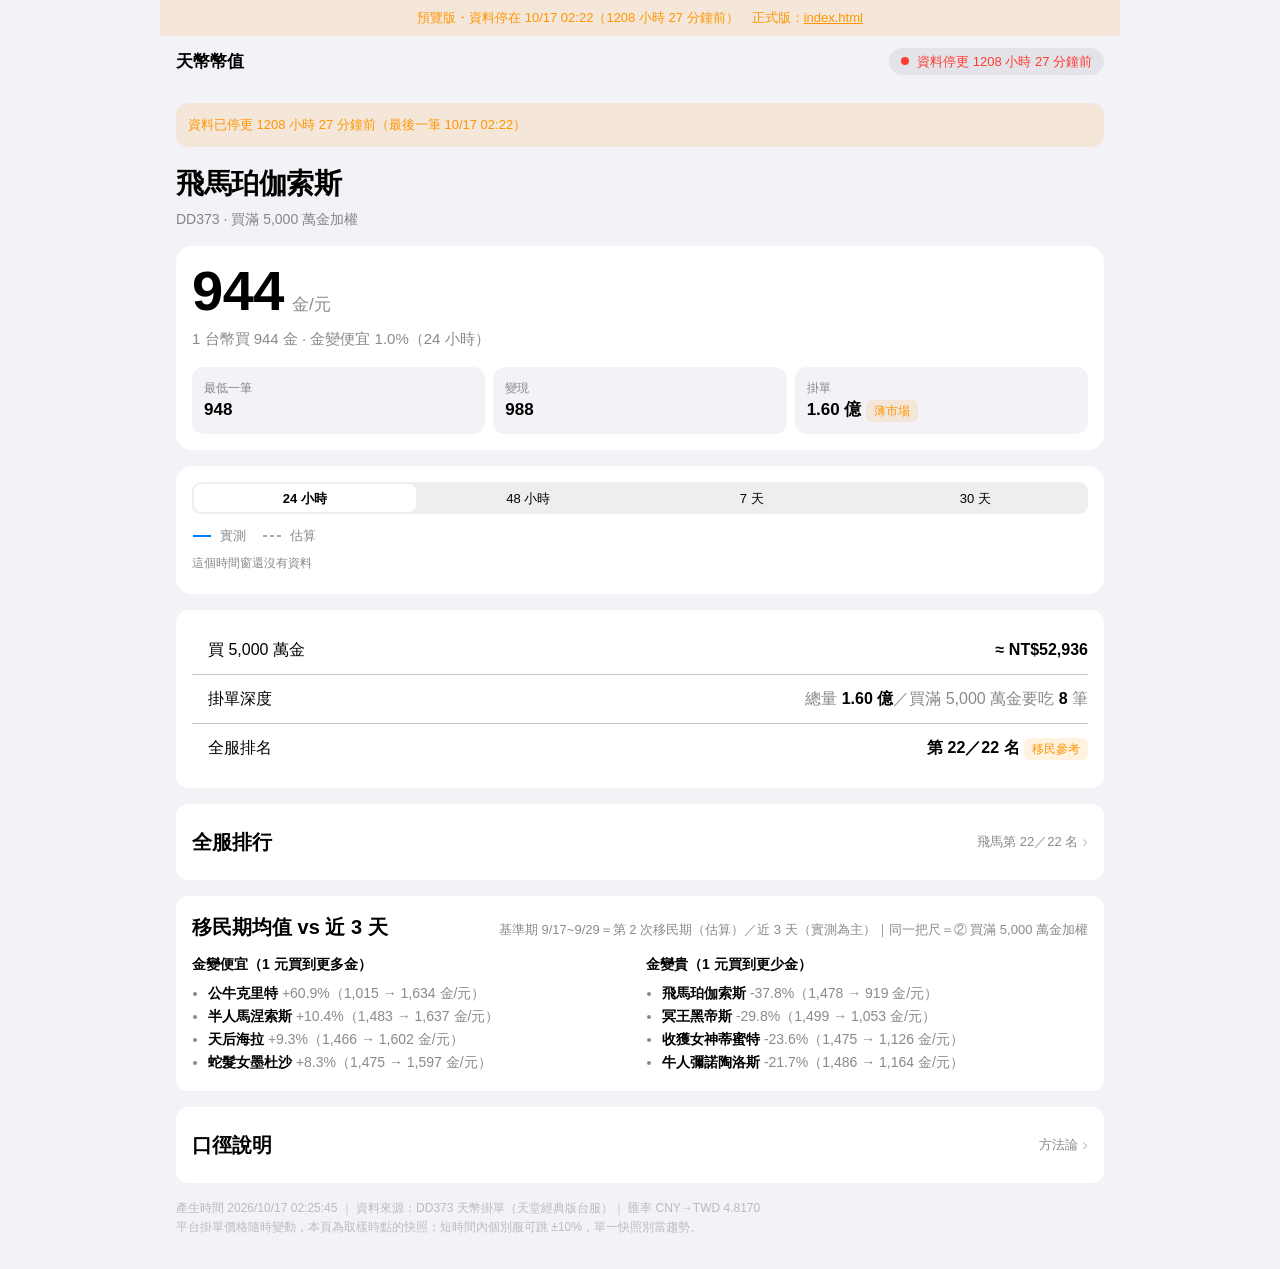
==== commit f420fcdd: "preview 2026-10-17 02:25 改版預覽" ====
--- a/docs/preview.html
+++ b/docs/preview.html
@@ -321,12 +321,13 @@
 </style>
 </head>
 <body>
-<div class="preview-banner">預覽版・資料停在 10/17 02:07（<span data-ts="1792174069" data-rel="1">6 分鐘前</span>）　正式版：<a href="./index.html">index.html</a></div>
+<div class="preview-banner">預覽版・資料停在 10/17 02:22（<span data-ts="1792174969" data-rel="1">2 分鐘前</span>）　正式版：<a href="./index.html">index.html</a></div>
 <nav class="nav">
   <span class="nav-t">天幣幣值</span>
-  <span class="capsule"><span class="d"></span><span data-ts="1792174069" data-rel="1">6 分鐘前</span></span>
+  <span class="capsule" data-fresh><span class="d"></span><span data-ts="1792174969" data-rel="1">2 分鐘前</span></span>
 </nav>
 
+<div class="notice bad" id="stale-banner" hidden></div>
 <header class="page-head">
   <h1>飛馬珀伽索斯</h1>
   <p class="sub">DD373 · 買滿 5,000 萬金加權</p>
@@ -336,9 +337,9 @@
   <div class="hero-n"><b>944</b><span>金/元</span></div>
   <p class="hero-l">1 台幣買 944 金 · 金變便宜 1.0%（24 小時）</p>
   <div class="hero-3">
-    <div><label>最低一筆</label><b>945</b></div>
+    <div><label>最低一筆</label><b>948</b></div>
     <div><label>變現</label><b>988</b></div>
-    <div><label>掛單</label><b>1.64 億</b> <span class="tag">薄市場</span></div>
+    <div><label>掛單</label><b>1.60 億</b> <span class="tag">薄市場</span></div>
   </div>
 </section>
 
@@ -366,8 +367,8 @@
 
 <section class="card">
   <div class="glist">
-    <div class="grow"><span>買 5,000 萬金</span><span class="gv"><b>≈ NT$52,985</b></span></div>
-    <div class="grow"><span>掛單深度</span><span class="gv">總量 <b>1.64 億</b>／買滿 5,000 萬金要吃 <b>7</b> 筆</span></div>
+    <div class="grow"><span>買 5,000 萬金</span><span class="gv"><b>≈ NT$52,936</b></span></div>
+    <div class="grow"><span>掛單深度</span><span class="gv">總量 <b>1.60 億</b>／買滿 5,000 萬金要吃 <b>8</b> 筆</span></div>
     <div class="grow"><span>全服排名</span><span class="gv"><b>第 22／22 名</b> <span class="tag">移民參考</span></span></div>
   </div>
 </section>
@@ -375,15 +376,15 @@
 <section class="card">
   <details class="dsc">
     <summary><span>全服排行</span><span class="dsub">飛馬第 22／22 名</span></summary>
-    <div class="dbody glist"><div class="rrow me"><div class="rline1"><span class="rk">22</span><span class="nm">飛馬珀伽索斯</span><span class="vw">944</span><span class="dl">▲ +0.4%</span></div><div class="rline2">① 945 ・ 變現 988 ・ 吃 7 筆 ・ 掛單 1.64 億 ・ 買 5,000 萬金 ≈ NT$52,985</div></div><div class="rrow"><div class="rline1"><span class="rk">1</span><span class="nm">戰神馬爾斯</span><span class="vw">1,642</span><span class="dl">▼ −0.2%</span></div><div class="rline2">① 1,653 ・ 變現 1715 ・ 吃 7 筆 ・ 掛單 1.60 億 ・ 買 5,000 萬金 ≈ NT$30,454</div></div><div class="rrow"><div class="rline1"><span class="rk">2</span><span class="nm">公牛克里特</span><span class="vw">1,636</span><span class="dl">▼ −1.8%</span></div><div class="rline2">① 1,649 ・ 變現 1823 ・ 吃 5 筆 ・ 掛單 2.64 億 ・ 買 5,000 萬金 ≈ NT$30,573</div></div><div class="rrow"><div class="rline1"><span class="rk">3</span><span class="nm">天后海拉</span><span class="vw">1,629</span><span class="dl">▼ −0.2%</span></div><div class="rline2">① 1,635 ・ 變現 1901 ・ 吃 7 筆 ・ 掛單 1.93 億 ・ 買 5,000 萬金 ≈ NT$30,693</div></div><div class="rrow"><div class="rline1"><span class="rk">4</span><span class="nm">半人馬涅索斯</span><span class="vw">1,618</span><span class="dl">▲ +0.8%</span></div><div class="rline2">① 1,622 ・ 變現 2076 ・ 吃 4 筆 ・ 掛單 4.09 億 ・ 買 5,000 萬金 ≈ NT$30,904</div></div><div class="rrow"><div class="rline1"><span class="rk">5</span><span class="nm">月亮女神阿緹蜜斯</span><span class="vw">1,616</span><span class="dl">▲ +0.2%</span></div><div class="rline2">① 1,622 ・ 變現 1700 ・ 吃 4 筆 ・ 掛單 4.00 億 ・ 買 5,000 萬金 ≈ NT$30,939</div></div><div class="rrow"><div class="rline1"><span class="rk">6</span><span class="nm">獅子涅墨亞</span><span class="vw">1,613</span><span class="dl">▼ −1.4%</span></div><div class="rline2">① 1,635 ・ 變現 2076 ・ 吃 7 筆 ・ 掛單 1.23 億 ・ 買 5,000 萬金 ≈ NT$31,006</div></div><div class="rrow"><div class="rline1"><span class="rk">7</span><span class="nm">地獄犬刻耳柏洛斯</span><span class="vw">1,599</span><span class="dl">▼ −1.0%</span></div><div class="rline2">① 1,602 ・ 變現 1674 ・ 吃 2 筆 ・ 掛單 7.49 億 ・ 買 5,000 萬金 ≈ NT$31,261</div></div><div class="rrow"><div class="rline1"><span class="rk">8</span><span class="nm">蛇髮女墨杜沙</span><span class="vw">1,584</span><span class="dl">▼ −0.1%</span></div><div class="rline2">① 1,597 ・ 變現 2076 ・ 吃 5 筆 ・ 掛單 3.43 億 ・ 買 5,000 萬金 ≈ NT$31,557</div></div><div class="rrow"><div class="rline1"><span class="rk">9</span><span class="nm">勝利女神雅典娜</span><span class="vw">1,582</span><span class="dl">▲ +0.1%</span></div><div class="rline2">① 1,590 ・ 變現 1702 ・ 吃 5 筆 ・ 掛單 2.19 億 ・ 買 5,000 萬金 ≈ NT$31,614</div></div><div class="rrow"><div class="rline1"><span class="rk">10</span><span class="nm">天神宙斯</span><span class="vw">1,518</span><span class="dl">– 0.0%</span></div><div class="rline2">① 1,549 ・ 變現 1729 ・ 吃 7 筆 ・ 掛單 4.25 億 ・ 買 5,000 萬金 ≈ NT$32,936</div></div><div class="rrow"><div class="rline1"><span class="rk">11</span><span class="nm">愛神邱比特</span><span class="vw">1,509</span><span class="dl">▲ +0.6%</span></div><div class="rline2">① 1,526 ・ 變現 2076 ・ 吃 7 筆 ・ 掛單 3.28 億 ・ 買 5,000 萬金 ≈ NT$33,136</div></div><div class="rrow"><div class="rline1"><span class="rk">12</span><span class="nm">海神波塞頓</span><span class="vw">1,481</span><span class="dl">▲ +0.2%</span></div><div class="rline2">① 1,494 ・ 變現 1565 ・ 吃 11 筆 ・ 掛單 1.68 億 ・ 買 5,000 萬金 ≈ NT$33,768</div></div><div class="rrow"><div class="rline1"><span class="rk">13</span><span class="nm">水蛇許德拉</span><span class="vw">1,464</span><span class="dl">▼ −0.1%</span></div><div class="rline2">① 1,483 ・ 變現 1555 ・ 吃 8 筆 ・ 掛單 2.87 億 ・ 買 5,000 萬金 ≈ NT$34,164</div></div><div class="rrow"><div class="rline1"><span class="rk">14</span><span class="nm">太陽神阿波羅</span><span class="vw">1,463</span><span class="dl">▼ −0.2%</span></div><div class="rline2">① 1,472 ・ 變現 1536 ・ 吃 8 筆 ・ 掛單 2.61 億 ・ 買 5,000 萬金 ≈ NT$34,176</div></div><div class="rrow"><div class="rline1"><span class="rk">15</span><span class="nm">獨眼巨人庫克羅普斯</span><span class="vw">1,295</span><span class="dl">▼ −0.8%</span></div><div class="rline2">① 1,316 ・ 變現 1370 ・ 吃 10 筆 ・ 掛單 1.82 億 ・ 買 5,000 萬金 ≈ NT$38,620</div></div><div class="rrow"><div class="rline1"><span class="rk">16</span><span class="nm">泰坦女神瑞亞</span><span class="vw">1,258</span><span class="dl">– 0.0%</span></div><div class="rline2">① 1,258 ・ 變現 1321 ・ 吃 2 筆 ・ 掛單 2.36 億 ・ 買 5,000 萬金 ≈ NT$39,742</div></div><div class="rrow"><div class="rline1"><span class="rk">17</span><span class="nm">火神赫發斯特斯</span><span class="vw">1,255</span><span class="dl">▼ −0.1%</span></div><div class="rline2">① 1,258 ・ 變現 1306 ・ 吃 5 筆 ・ 掛單 8.34 億 ・ 買 5,000 萬金 ≈ NT$39,850</div></div><div class="rrow"><div class="rline1"><span class="rk">18</span><span class="nm">美神維納斯</span><span class="vw">1,229</span><span class="dl">▼ −0.6%</span></div><div class="rline2">① 1,236 ・ 變現 2076 ・ 吃 6 筆 ・ 掛單 2.93 億 ・ 買 5,000 萬金 ≈ NT$40,673</div></div><div class="rrow"><div class="rline1"><span class="rk">19</span><span class="nm">牛人彌諾陶洛斯</span><span class="vw">1,134</span><span class="dl">▼ −0.1%</span></div><div class="rline2">① 1,147 ・ 變現 2076 ・ 吃 8 筆 ・ 掛單 2.36 億 ・ 買 5,000 萬金 ≈ NT$44,077</div></div><div class="rrow"><div class="rline1"><span class="rk">20</span><span class="nm">收獲女神蒂蜜特</span><span class="vw">1,096</span><span class="dl">▼ −1.0%</span></div><div class="rline2">① 1,122 ・ 變現 2076 ・ 吃 12 筆 ・ 掛單 0.83 億 ・ 買 5,000 萬金 ≈ NT$45,620</div></div><div class="rrow"><div class="rline1"><span class="rk">21</span><span class="nm">冥王黑帝斯</span><span class="vw">1,051</span><span class="dl">▲ +0.6%</span></div><div class="rline2">① 1,076 ・ 變現 1140 ・ 吃 9 筆 ・ 掛單 0.84 億 ・ 買 5,000 萬金 ≈ NT$47,588</div></div></div>
+    <div class="dbody glist"><div class="rrow me"><div class="rline1"><span class="rk">22</span><span class="nm">飛馬珀伽索斯</span><span class="vw">944</span><span class="dl">▲ +0.5%</span></div><div class="rline2">① 948 ・ 變現 988 ・ 吃 8 筆 ・ 掛單 1.60 億 ・ 買 5,000 萬金 ≈ NT$52,936</div></div><div class="rrow"><div class="rline1"><span class="rk">1</span><span class="nm">戰神馬爾斯</span><span class="vw">1,642</span><span class="dl">▼ −0.2%</span></div><div class="rline2">① 1,653 ・ 變現 1715 ・ 吃 7 筆 ・ 掛單 1.60 億 ・ 買 5,000 萬金 ≈ NT$30,454</div></div><div class="rrow"><div class="rline1"><span class="rk">2</span><span class="nm">公牛克里特</span><span class="vw">1,636</span><span class="dl">▼ −1.8%</span></div><div class="rline2">① 1,649 ・ 變現 1823 ・ 吃 5 筆 ・ 掛單 2.64 億 ・ 買 5,000 萬金 ≈ NT$30,573</div></div><div class="rrow"><div class="rline1"><span class="rk">3</span><span class="nm">天后海拉</span><span class="vw">1,629</span><span class="dl">▼ −0.2%</span></div><div class="rline2">① 1,635 ・ 變現 1901 ・ 吃 7 筆 ・ 掛單 1.93 億 ・ 買 5,000 萬金 ≈ NT$30,693</div></div><div class="rrow"><div class="rline1"><span class="rk">4</span><span class="nm">半人馬涅索斯</span><span class="vw">1,618</span><span class="dl">▲ +0.8%</span></div><div class="rline2">① 1,622 ・ 變現 2076 ・ 吃 4 筆 ・ 掛單 4.09 億 ・ 買 5,000 萬金 ≈ NT$30,904</div></div><div class="rrow"><div class="rline1"><span class="rk">5</span><span class="nm">月亮女神阿緹蜜斯</span><span class="vw">1,616</span><span class="dl">▲ +0.2%</span></div><div class="rline2">① 1,622 ・ 變現 1700 ・ 吃 4 筆 ・ 掛單 4.00 億 ・ 買 5,000 萬金 ≈ NT$30,939</div></div><div class="rrow"><div class="rline1"><span class="rk">6</span><span class="nm">獅子涅墨亞</span><span class="vw">1,613</span><span class="dl">▼ −1.4%</span></div><div class="rline2">① 1,635 ・ 變現 2076 ・ 吃 7 筆 ・ 掛單 1.23 億 ・ 買 5,000 萬金 ≈ NT$31,006</div></div><div class="rrow"><div class="rline1"><span class="rk">7</span><span class="nm">地獄犬刻耳柏洛斯</span><span class="vw">1,599</span><span class="dl">▼ −1.0%</span></div><div class="rline2">① 1,602 ・ 變現 1674 ・ 吃 2 筆 ・ 掛單 7.49 億 ・ 買 5,000 萬金 ≈ NT$31,261</div></div><div class="rrow"><div class="rline1"><span class="rk">8</span><span class="nm">蛇髮女墨杜沙</span><span class="vw">1,584</span><span class="dl">▼ −0.1%</span></div><div class="rline2">① 1,597 ・ 變現 2076 ・ 吃 5 筆 ・ 掛單 3.43 億 ・ 買 5,000 萬金 ≈ NT$31,557</div></div><div class="rrow"><div class="rline1"><span class="rk">9</span><span class="nm">勝利女神雅典娜</span><span class="vw">1,582</span><span class="dl">▲ +0.1%</span></div><div class="rline2">① 1,590 ・ 變現 1702 ・ 吃 5 筆 ・ 掛單 2.19 億 ・ 買 5,000 萬金 ≈ NT$31,614</div></div><div class="rrow"><div class="rline1"><span class="rk">10</span><span class="nm">天神宙斯</span><span class="vw">1,518</span><span class="dl">– 0.0%</span></div><div class="rline2">① 1,549 ・ 變現 1729 ・ 吃 7 筆 ・ 掛單 4.25 億 ・ 買 5,000 萬金 ≈ NT$32,936</div></div><div class="rrow"><div class="rline1"><span class="rk">11</span><span class="nm">愛神邱比特</span><span class="vw">1,509</span><span class="dl">▲ +0.6%</span></div><div class="rline2">① 1,526 ・ 變現 2076 ・ 吃 7 筆 ・ 掛單 3.28 億 ・ 買 5,000 萬金 ≈ NT$33,136</div></div><div class="rrow"><div class="rline1"><span class="rk">12</span><span class="nm">海神波塞頓</span><span class="vw">1,481</span><span class="dl">▲ +0.2%</span></div><div class="rline2">① 1,494 ・ 變現 1565 ・ 吃 11 筆 ・ 掛單 1.68 億 ・ 買 5,000 萬金 ≈ NT$33,768</div></div><div class="rrow"><div class="rline1"><span class="rk">13</span><span class="nm">水蛇許德拉</span><span class="vw">1,464</span><span class="dl">▼ −0.1%</span></div><div class="rline2">① 1,483 ・ 變現 1555 ・ 吃 8 筆 ・ 掛單 2.87 億 ・ 買 5,000 萬金 ≈ NT$34,164</div></div><div class="rrow"><div class="rline1"><span class="rk">14</span><span class="nm">太陽神阿波羅</span><span class="vw">1,463</span><span class="dl">▼ −0.2%</span></div><div class="rline2">① 1,472 ・ 變現 1536 ・ 吃 8 筆 ・ 掛單 2.61 億 ・ 買 5,000 萬金 ≈ NT$34,176</div></div><div class="rrow"><div class="rline1"><span class="rk">15</span><span class="nm">獨眼巨人庫克羅普斯</span><span class="vw">1,295</span><span class="dl">▼ −0.8%</span></div><div class="rline2">① 1,316 ・ 變現 1370 ・ 吃 10 筆 ・ 掛單 1.82 億 ・ 買 5,000 萬金 ≈ NT$38,620</div></div><div class="rrow"><div class="rline1"><span class="rk">16</span><span class="nm">泰坦女神瑞亞</span><span class="vw">1,258</span><span class="dl">– 0.0%</span></div><div class="rline2">① 1,258 ・ 變現 1321 ・ 吃 2 筆 ・ 掛單 2.36 億 ・ 買 5,000 萬金 ≈ NT$39,742</div></div><div class="rrow"><div class="rline1"><span class="rk">17</span><span class="nm">火神赫發斯特斯</span><span class="vw">1,255</span><span class="dl">▼ −0.1%</span></div><div class="rline2">① 1,258 ・ 變現 1306 ・ 吃 5 筆 ・ 掛單 8.34 億 ・ 買 5,000 萬金 ≈ NT$39,850</div></div><div class="rrow"><div class="rline1"><span class="rk">18</span><span class="nm">美神維納斯</span><span class="vw">1,229</span><span class="dl">▼ −0.6%</span></div><div class="rline2">① 1,236 ・ 變現 2076 ・ 吃 6 筆 ・ 掛單 2.93 億 ・ 買 5,000 萬金 ≈ NT$40,673</div></div><div class="rrow"><div class="rline1"><span class="rk">19</span><span class="nm">牛人彌諾陶洛斯</span><span class="vw">1,134</span><span class="dl">▼ −0.1%</span></div><div class="rline2">① 1,147 ・ 變現 2076 ・ 吃 8 筆 ・ 掛單 2.36 億 ・ 買 5,000 萬金 ≈ NT$44,077</div></div><div class="rrow"><div class="rline1"><span class="rk">20</span><span class="nm">收獲女神蒂蜜特</span><span class="vw">1,096</span><span class="dl">▼ −1.0%</span></div><div class="rline2">① 1,122 ・ 變現 2076 ・ 吃 12 筆 ・ 掛單 0.83 億 ・ 買 5,000 萬金 ≈ NT$45,620</div></div><div class="rrow"><div class="rline1"><span class="rk">21</span><span class="nm">冥王黑帝斯</span><span class="vw">1,051</span><span class="dl">▲ +0.6%</span></div><div class="rline2">① 1,076 ・ 變現 1140 ・ 吃 9 筆 ・ 掛單 0.84 億 ・ 買 5,000 萬金 ≈ NT$47,588</div></div></div>
   </details>
 </section>
 
 <section class="card">
   <h2>移民期均值 vs 近 3 天<span>基準期 9/17~9/29＝第 2 次移民期（估算）／近 3 天（實測為主）｜同一把尺＝② 買滿 5,000 萬金加權</span></h2>
   <div class="split">
-    <div><h3>金變便宜（1 元買到更多金）</h3><ul class='movers up'><li><b>公牛克里特</b> +60.9%<span class='muted'>（1,015 → 1,634 金/元）</span></li><li><b>半人馬涅索斯</b> +10.4%<span class='muted'>（1,483 → 1,638 金/元）</span></li><li><b>天后海拉</b> +9.3%<span class='muted'>（1,466 → 1,602 金/元）</span></li><li><b>蛇髮女墨杜沙</b> +8.3%<span class='muted'>（1,475 → 1,597 金/元）</span></li></ul></div>
-    <div><h3>金變貴（1 元買到更少金）</h3><ul class='movers down'><li><b>飛馬珀伽索斯</b> -37.8%<span class='muted'>（1,478 → 919 金/元）</span></li><li><b>冥王黑帝斯</b> -29.7%<span class='muted'>（1,498 → 1,053 金/元）</span></li><li><b>收獲女神蒂蜜特</b> -23.6%<span class='muted'>（1,475 → 1,126 金/元）</span></li><li><b>牛人彌諾陶洛斯</b> -21.6%<span class='muted'>（1,486 → 1,164 金/元）</span></li></ul></div>
+    <div><h3>金變便宜（1 元買到更多金）</h3><ul class='movers up'><li><b>公牛克里特</b> +60.9%<span class='muted'>（1,015 → 1,634 金/元）</span></li><li><b>半人馬涅索斯</b> +10.4%<span class='muted'>（1,483 → 1,637 金/元）</span></li><li><b>天后海拉</b> +9.3%<span class='muted'>（1,466 → 1,602 金/元）</span></li><li><b>蛇髮女墨杜沙</b> +8.3%<span class='muted'>（1,475 → 1,597 金/元）</span></li></ul></div>
+    <div><h3>金變貴（1 元買到更少金）</h3><ul class='movers down'><li><b>飛馬珀伽索斯</b> -37.8%<span class='muted'>（1,478 → 919 金/元）</span></li><li><b>冥王黑帝斯</b> -29.8%<span class='muted'>（1,499 → 1,053 金/元）</span></li><li><b>收獲女神蒂蜜特</b> -23.6%<span class='muted'>（1,475 → 1,126 金/元）</span></li><li><b>牛人彌諾陶洛斯</b> -21.7%<span class='muted'>（1,486 → 1,164 金/元）</span></li></ul></div>
   </div>
 </section>
 
@@ -404,6 +405,9 @@
       <p>台幣金額＝② 加權幣值換算（買 5,000 萬金的成本），匯率 CNY→TWD 4.8170（產生時）。</p>
       <p class="mt">估算段（灰色虛線）</p>
       <p>實測 ② 從 10/14 19:01 開始記錄；更早的資料用舊的「實買」序列 × 比率 0.9996 換算（比率取自兩者同時段的實測配對，誤差 &lt;1%）。估算段的趨勢可信，但<b>絕對值只能當參考</b>，不要與實測逐點比大小。</p>
+      <p class="mt">降採樣與圖上註記</p>
+      <p>7 天窗把實測聚合成 <b>1 小時中位數</b>、30 天窗聚合成 <b>4 小時中位數</b>；淡色帶是該時段的 <b>min–max</b> 區間。滑過去看得到該時段的中位數、區間與筆數；某個時段完全沒資料就斷線，不會硬連。</p>
+      <p>圖上的淡色背景帶＝<b>第 2 次移民期（9/16–9/29）</b>；虛線直線＝實測 ② 開始記錄的時間（<b>10/14 19:01</b>）。</p>
       <p class="mt">薄市場</p>
       <p>掛單總量 &lt;2 億金時，單一賣家就能推動數字 → 一律標「薄市場」，看趨勢不要看單點。</p>
       <p class="mt">排名的用途</p>
@@ -414,11 +418,12 @@
   </details>
 </section>
 <footer>
-  產生時間 2026/10/17 02:13:53 ｜ 資料來源：DD373 天幣掛單（天堂經典版台服）｜ 匯率 CNY→TWD 4.8170<br>
+  產生時間 2026/10/17 02:25:45 ｜ 資料來源：DD373 天幣掛單（天堂經典版台服）｜ 匯率 CNY→TWD 4.8170<br>
   平台掛單價格隨時變動，本頁為取樣時點的快照；短時間內個別服可跳 ±10%，單一快照別當趨勢。
 </footer>
-<script type="application/json" id="chart-data">{"now":1792174433,"r":0.99956,"real":[[1791975660,945.3,945.3,0],[1791976080,944.0,944.0,0],[1791977580,942.6,942.6,0],[1791977820,942.6,942.6,0],[1791978720,944.0,944.0,0],[1791979620,944.9,944.9,0],[1791980520,945.1,945.1,0],[1791980760,944.3,944.3,0],[1791981420,945.4,945.4,0],[1791981720,939.5,939.5,0],[1791981780,939.5,939.5,0],[1791982320,937.5,937.5,0],[1791983220,942.3,942.3,0],[1791983280,942.3,942.3,0],[1791984120,941.9,941.9,0],[1791984180,941.9,941.9,0],[1791985020,937.3,937.3,0],[1791985920,928.2,928.2,0],[1791986820,928.3,928.3,0],[1791987720,930.7,930.7,0],[1791987840,930.7,930.7,0],[1791988620,928.8,928.8,0],[1791989520,930.2,930.2,0],[1791990420,934.9,934.9,0],[1791991320,940.1,940.1,0],[1791991440,940.1,940.1,0],[1791992220,942.5,942.5,0],[1791993120,943.6,943.6,0],[1791994020,949.7,949.7,0],[1791994920,949.7,949.7,0],[1791995160,947.1,947.1,0],[1791995820,946.1,946.1,0],[1791996720,942.6,942.6,0],[1791997620,944.0,950.6,1],[1791998520,944.0,944.0,0],[1791998760,944.0,944.0,0],[1791999420,942.4,942.4,0],[1792000320,942.4,942.4,0],[1792001220,942.4,942.4,0],[1792002120,936.3,936.3,0],[1792003020,936.3,936.3,0],[1792003920,937.3,937.3,0],[1792004820,937.9,937.9,0],[1792005660,937.9,937.9,0],[1792005720,937.9,937.9,0],[1792006620,936.3,936.3,0],[1792007520,936.3,936.3,0],[1792008420,936.3,936.3,0],[1792009260,936.3,936.3,0],[1792009320,936.3,936.3,0],[1792010220,936.3,936.3,0],[1792011120,936.3,936.3,0],[1792012020,936.3,936.3,0],[1792012920,936.3,936.3,0],[1792013820,936.3,936.3,0],[1792014720,936.3,936.3,0],[1792015620,933.9,933.9,0],[1792016520,933.7,933.7,0],[1792017420,933.7,933.7,0],[1792018320,933.7,933.7,0],[1792019220,933.7,933.7,0],[1792020120,933.7,933.7,0],[1792020420,933.7,933.7,0],[1792021020,933.7,933.7,0],[1792021920,933.7,933.7,0],[1792022820,933.7,933.7,0],[1792023720,930.0,930.0,0],[1792023780,930.0,930.0,0],[1792024620,930.0,930.0,0],[1792025520,930.0,930.0,0],[1792026420,927.9,927.9,0],[1792027320,927.9,927.9,0],[1792027380,927.9,927.9,0],[1792028220,928.2,928.2,0],[1792029120,928.1,929.0,1],[1792030020,928.1,928.1,0],[1792030920,923.9,923.9,0],[1792031220,923.9,923.9,0],[1792031820,923.9,923.9,0],[1792032720,925.5,925.5,0],[1792033620,926.3,926.3,0],[1792034520,924.6,924.6,0],[1792034640,924.6,924.6,0],[1792035420,929.4,929.4,0],[1792036320,930.8,930.8,0],[1792037220,927.1,927.1,0],[1792038120,925.7,925.7,0],[1792038300,925.7,925.7,0],[1792039020,923.1,923.1,0],[1792039920,923.2,923.2,0],[1792040820,923.7,923.7,0],[1792041720,923.7,928.0,1],[1792041960,924.0,928.0,1],[1792042620,923.7,923.7,0],[1792043520,924.0,924.0,0],[1792044420,924.0,924.0,0],[1792045320,925.1,925.1,0],[1792045500,925.1,925.1,0],[1792046220,924.0,924.0,0],[1792047120,917.1,917.1,0],[1792048020,897.3,897.3,0],[1792048920,907.7,907.7,0],[1792049040,899.2,863.0,1],[1792049820,899.2,899.2,0],[1792050720,901.5,901.5,0],[1792051620,893.1,893.1,0],[1792052460,876.5,876.5,0],[1792052520,876.5,876.5,0],[1792053420,876.1,876.1,0],[1792054320,879.2,879.2,0],[1792055220,879.2,879.2,0],[1792056120,878.5,878.5,0],[1792056360,878.5,878.5,0],[1792057020,872.2,872.2,0],[1792057920,872.2,872.2,0],[1792058820,873.1,873.1,0],[1792059720,873.1,873.1,0],[1792060620,877.8,877.8,0],[1792061520,879.1,879.1,0],[1792062420,879.1,879.1,0],[1792063320,881.5,881.5,0],[1792063500,881.5,881.5,0],[1792064220,881.4,881.4,0],[1792065120,882.8,882.8,0],[1792066020,883.5,883.5,0],[1792066920,885.8,885.8,0],[1792067820,890.4,890.4,0],[1792068720,894.2,894.2,0],[1792069620,897.2,897.2,0],[1792070460,898.8,898.8,0],[1792070520,898.8,898.8,0],[1792071420,903.0,903.0,0],[1792072320,904.6,904.6,0],[1792073220,903.0,918.7,1],[1792074120,902.4,902.4,0],[1792074360,902.4,902.4,0],[1792075020,903.9,903.9,0],[1792075920,910.6,910.6,0],[1792076820,917.7,917.7,0],[1792077720,907.9,907.9,0],[1792077780,907.9,907.9,0],[1792078620,936.5,936.5,0],[1792079520,936.5,936.5,0],[1792080420,936.5,936.5,0],[1792081260,936.5,936.5,0],[1792081320,936.5,936.5,0],[1792082220,936.5,936.5,0],[1792083120,936.5,936.5,0],[1792084020,936.5,936.5,0],[1792084920,936.5,936.5,0],[1792085040,936.5,936.5,0],[1792085820,936.5,936.5,0],[1792086720,935.0,935.0,0],[1792087620,935.0,935.0,0],[1792088520,935.0,935.0,0],[1792089420,921.1,921.1,0],[1792090320,921.1,921.1,0],[1792091220,921.1,921.1,0],[1792092120,921.1,921.1,0],[1792092240,921.1,921.1,0],[1792093020,921.1,921.1,0],[1792093920,921.1,921.1,0],[1792094820,921.1,921.1,0],[1792095720,921.1,921.1,0],[1792095840,921.1,921.1,0],[1792096620,921.1,921.1,0],[1792097520,921.1,921.1,0],[1792098420,921.1,921.1,0],[1792099320,921.1,921.1,0],[1792099380,921.1,921.1,0],[1792100220,921.1,921.1,0],[1792101120,921.1,921.1,0],[1792102020,921.1,921.1,0],[1792102920,921.1,921.1,0],[1792103220,921.1,921.1,0],[1792103820,920.5,920.5,0],[1792104720,920.5,920.5,0],[1792105620,920.5,920.5,0],[1792106520,919.4,919.4,0],[1792107420,919.4,919.4,0],[1792108320,919.4,919.4,0],[1792109220,910.3,910.3,0],[1792110120,908.2,908.2,0],[1792110240,899.0,899.0,0],[1792111020,890.4,890.4,0],[1792111920,889.8,889.8,0],[1792112820,888.0,888.0,0],[1792113720,886.3,886.3,0],[1792113900,886.3,886.3,0],[1792114620,882.9,882.9,0],[1792115520,882.5,882.5,0],[1792116420,882.5,882.5,0],[1792117320,882.9,882.9,0],[1792117560,882.9,882.9,0],[1792118220,885.7,885.7,0],[1792119120,891.8,891.8,0],[1792120020,894.9,894.9,0],[1792120920,895.7,895.7,0],[1792121040,896.2,896.2,0],[1792121820,896.5,896.5,0],[1792122720,896.2,896.2,0],[1792123620,896.2,896.2,0],[1792124520,896.7,896.7,0],[1792125420,897.1,897.1,0],[1792126320,899.8,899.8,0],[1792127220,899.8,899.8,0],[1792128120,900.5,900.5,0],[1792128360,900.5,900.5,0],[1792129020,900.5,900.5,0],[1792129920,900.5,900.5,0],[1792130820,901.1,901.1,0],[1792131720,901.1,901.1,0],[1792131840,901.1,901.1,0],[1792132620,901.1,901.1,0],[1792133520,901.1,901.1,0],[1792134420,902.6,902.6,0],[1792135320,902.6,902.6,0],[1792136220,902.6,902.6,0],[1792137120,902.6,902.6,0],[1792138020,902.6,902.6,0],[1792138920,903.1,903.1,0],[1792139160,903.1,903.1,0],[1792139820,903.1,903.1,0],[1792140720,903.3,903.3,0],[1792141620,903.1,903.1,0],[1792142520,902.9,902.9,0],[1792142760,903.1,903.1,0],[1792143420,903.2,903.2,0],[1792144320,905.3,905.3,0],[1792145220,906.9,906.9,0],[1792146120,908.2,908.2,0],[1792146180,908.2,908.2,0],[1792147020,911.0,911.0,0],[1792147920,911.0,911.0,0],[1792148820,909.9,909.9,0],[1792149720,909.4,909.4,0],[1792150620,909.0,909.0,0],[1792151520,909.5,909.5,0],[1792152420,915.6,915.6,0],[1792153320,917.1,917.1,0],[1792153620,917.1,917.1,0],[1792154220,917.7,917.7,0],[1792155120,923.3,923.3,0],[1792156020,932.2,932.2,0],[1792156860,938.5,938.5,0],[1792156920,938.5,938.5,0],[1792157820,939.1,939.1,0],[1792158720,939.2,939.2,0],[1792159620,939.6,939.6,0],[1792160520,943.0,943.0,0],[1792160580,943.0,943.0,0],[1792161420,943.3,943.3,0],[1792162320,944.9,944.9,0],[1792163220,945.5,945.5,0],[1792164120,941.1,941.1,0],[1792164300,940.8,940.8,0],[1792165020,934.8,934.8,0],[1792165920,943.9,943.9,0],[1792166820,937.2,937.2,0],[1792167660,939.5,939.5,0],[1792167720,939.5,939.5,0],[1792168620,933.9,933.9,0],[1792169520,935.9,935.9,0],[1792170420,943.3,943.3,0],[1792171320,943.7,943.7,0],[1792172220,943.7,943.7,0],[1792173120,943.7,943.7,0],[1792174020,943.7,943.7,0],[1792174380,944.5,944.5,0]],"est":[[1789471320,1279.4],[1789471680,1279.4],[1789484400,1322.4],[1789513200,1253.4],[1789531200,1288.4],[1789552800,1365.4],[1789570800,1429.4],[1789599600,1430.4],[1789617600,1438.4],[1789639200,1505.3],[1789657200,1537.3],[1789686000,1504.3],[1789704000,1534.3],[1789725600,1472.3],[1789743600,1481.3],[1789772400,1472.3],[1789790400,1494.3],[1789812000,1472.3],[1789830060,1481.3],[1789858800,1472.3],[1789869240,1487.3],[1789876800,1487.3],[1789898400,1492.3],[1789916400,1492.3],[1789945200,1492.3],[1789963200,1497.3],[1789966860,1497.3],[1789984800,1487.3],[1790002800,1481.3],[1790031600,1451.4],[1790049600,1332.4],[1790071200,1412.4],[1790089200,1442.4],[1790118000,1386.4],[1790136000,1447.4],[1790157600,1477.3],[1790175600,1488.3],[1790204400,1472.3],[1790222400,1488.3],[1790244000,1516.3],[1790262000,1488.3],[1790290860,1461.4],[1790308800,1458.4],[1790330400,1507.3],[1790348400,1505.3],[1790377200,1505.3],[1790395200,1506.3],[1790416800,1517.3],[1790434800,1506.3],[1790463600,1506.3],[1790481600,1507.3],[1790503200,1495.3],[1790521200,1506.3],[1790550000,1475.3],[1790568000,1476.3],[1790589600,1449.4],[1790607600,1459.4],[1790636400,1464.4],[1790654400,1467.3],[1790676000,1467.3],[1790694000,1452.4],[1790722800,1408.4],[1790735940,1121.5],[1790740800,1075.5],[1790762400,1240.5],[1790780400,1207.5],[1790809200,1136.5],[1790827200,1162.5],[1790848800,1170.5],[1790866800,1189.5],[1790895600,1197.5],[1790913600,1209.5],[1790935200,1223.5],[1790953200,1237.5],[1790982000,1244.4],[1791000000,1259.4],[1791021600,1306.4],[1791039600,1318.4],[1791068400,1327.4],[1791086400,1340.4],[1791108000,1362.4],[1791126000,1402.4],[1791154800,1369.4],[1791172800,1369.4],[1791194400,1378.4],[1791212400,1384.4],[1791241200,1369.4],[1791259200,1363.4],[1791280800,1363.4],[1791298800,1365.4],[1791327600,1315.4],[1791345600,1137.5],[1791367200,1152.5],[1791385200,1114.5],[1791414000,1096.5],[1791432000,1107.5],[1791453600,1097.5],[1791471600,1098.5],[1791500400,1052.5],[1791518400,1053.5],[1791540000,964.6],[1791558000,1035.5],[1791586800,964.6],[1791604800,962.6],[1791626400,953.6],[1791644400,966.6],[1791673200,962.6],[1791691200,863.6],[1791712800,912.6],[1791730800,962.6],[1791759600,946.6],[1791777600,971.6],[1791799200,999.6],[1791817200,994.6],[1791846000,994.6],[1791864000,998.6],[1791885600,998.6],[1791903600,975.6],[1791932400,963.6],[1791950400,930.6],[1791972000,942.6]]}</script>
-<script>window.DD373WINDOWS=[{"id":"24h","label":"24 小時","span":86400,"gapReal":1800,"gapEst":43200},{"id":"48h","label":"48 小時","span":172800,"gapReal":1800,"gapEst":43200},{"id":"7d","label":"7 天","span":604800,"gapReal":1800,"gapEst":43200},{"id":"30d","label":"30 天","span":2592000,"gapReal":1800,"gapEst":43200}];</script>
+<script type="application/json" id="chart-data">{"now":1792175145,"r":0.99961,"real":[[1791975660,945.3,945.3,0],[1791976080,944.0,944.0,0],[1791977580,942.6,942.6,0],[1791977820,942.6,942.6,0],[1791978720,944.0,944.0,0],[1791979620,944.9,944.9,0],[1791980520,945.1,945.1,0],[1791980760,944.3,944.3,0],[1791981420,945.4,945.4,0],[1791981720,939.5,939.5,0],[1791981780,939.5,939.5,0],[1791982320,937.5,937.5,0],[1791983220,942.3,942.3,0],[1791983280,942.3,942.3,0],[1791984120,941.9,941.9,0],[1791984180,941.9,941.9,0],[1791985020,937.3,937.3,0],[1791985920,928.2,928.2,0],[1791986820,928.3,928.3,0],[1791987720,930.7,930.7,0],[1791987840,930.7,930.7,0],[1791988620,928.8,928.8,0],[1791989520,930.2,930.2,0],[1791990420,934.9,934.9,0],[1791991320,940.1,940.1,0],[1791991440,940.1,940.1,0],[1791992220,942.5,942.5,0],[1791993120,943.6,943.6,0],[1791994020,949.7,949.7,0],[1791994920,949.7,949.7,0],[1791995160,947.1,947.1,0],[1791995820,946.1,946.1,0],[1791996720,942.6,942.6,0],[1791997620,944.0,950.6,1],[1791998520,944.0,944.0,0],[1791998760,944.0,944.0,0],[1791999420,942.4,942.4,0],[1792000320,942.4,942.4,0],[1792001220,942.4,942.4,0],[1792002120,936.3,936.3,0],[1792003020,936.3,936.3,0],[1792003920,937.3,937.3,0],[1792004820,937.9,937.9,0],[1792005660,937.9,937.9,0],[1792005720,937.9,937.9,0],[1792006620,936.3,936.3,0],[1792007520,936.3,936.3,0],[1792008420,936.3,936.3,0],[1792009260,936.3,936.3,0],[1792009320,936.3,936.3,0],[1792010220,936.3,936.3,0],[1792011120,936.3,936.3,0],[1792012020,936.3,936.3,0],[1792012920,936.3,936.3,0],[1792013820,936.3,936.3,0],[1792014720,936.3,936.3,0],[1792015620,933.9,933.9,0],[1792016520,933.7,933.7,0],[1792017420,933.7,933.7,0],[1792018320,933.7,933.7,0],[1792019220,933.7,933.7,0],[1792020120,933.7,933.7,0],[1792020420,933.7,933.7,0],[1792021020,933.7,933.7,0],[1792021920,933.7,933.7,0],[1792022820,933.7,933.7,0],[1792023720,930.0,930.0,0],[1792023780,930.0,930.0,0],[1792024620,930.0,930.0,0],[1792025520,930.0,930.0,0],[1792026420,927.9,927.9,0],[1792027320,927.9,927.9,0],[1792027380,927.9,927.9,0],[1792028220,928.2,928.2,0],[1792029120,928.1,929.0,1],[1792030020,928.1,928.1,0],[1792030920,923.9,923.9,0],[1792031220,923.9,923.9,0],[1792031820,923.9,923.9,0],[1792032720,925.5,925.5,0],[1792033620,926.3,926.3,0],[1792034520,924.6,924.6,0],[1792034640,924.6,924.6,0],[1792035420,929.4,929.4,0],[1792036320,930.8,930.8,0],[1792037220,927.1,927.1,0],[1792038120,925.7,925.7,0],[1792038300,925.7,925.7,0],[1792039020,923.1,923.1,0],[1792039920,923.2,923.2,0],[1792040820,923.7,923.7,0],[1792041720,923.7,928.0,1],[1792041960,924.0,928.0,1],[1792042620,923.7,923.7,0],[1792043520,924.0,924.0,0],[1792044420,924.0,924.0,0],[1792045320,925.1,925.1,0],[1792045500,925.1,925.1,0],[1792046220,924.0,924.0,0],[1792047120,917.1,917.1,0],[1792048020,897.3,897.3,0],[1792048920,907.7,907.7,0],[1792049040,899.2,863.0,1],[1792049820,899.2,899.2,0],[1792050720,901.5,901.5,0],[1792051620,893.1,893.1,0],[1792052460,876.5,876.5,0],[1792052520,876.5,876.5,0],[1792053420,876.1,876.1,0],[1792054320,879.2,879.2,0],[1792055220,879.2,879.2,0],[1792056120,878.5,878.5,0],[1792056360,878.5,878.5,0],[1792057020,872.2,872.2,0],[1792057920,872.2,872.2,0],[1792058820,873.1,873.1,0],[1792059720,873.1,873.1,0],[1792060620,877.8,877.8,0],[1792061520,879.1,879.1,0],[1792062420,879.1,879.1,0],[1792063320,881.5,881.5,0],[1792063500,881.5,881.5,0],[1792064220,881.4,881.4,0],[1792065120,882.8,882.8,0],[1792066020,883.5,883.5,0],[1792066920,885.8,885.8,0],[1792067820,890.4,890.4,0],[1792068720,894.2,894.2,0],[1792069620,897.2,897.2,0],[1792070460,898.8,898.8,0],[1792070520,898.8,898.8,0],[1792071420,903.0,903.0,0],[1792072320,904.6,904.6,0],[1792073220,903.0,918.7,1],[1792074120,902.4,902.4,0],[1792074360,902.4,902.4,0],[1792075020,903.9,903.9,0],[1792075920,910.6,910.6,0],[1792076820,917.7,917.7,0],[1792077720,907.9,907.9,0],[1792077780,907.9,907.9,0],[1792078620,936.5,936.5,0],[1792079520,936.5,936.5,0],[1792080420,936.5,936.5,0],[1792081260,936.5,936.5,0],[1792081320,936.5,936.5,0],[1792082220,936.5,936.5,0],[1792083120,936.5,936.5,0],[1792084020,936.5,936.5,0],[1792084920,936.5,936.5,0],[1792085040,936.5,936.5,0],[1792085820,936.5,936.5,0],[1792086720,935.0,935.0,0],[1792087620,935.0,935.0,0],[1792088520,935.0,935.0,0],[1792089420,921.1,921.1,0],[1792090320,921.1,921.1,0],[1792091220,921.1,921.1,0],[1792092120,921.1,921.1,0],[1792092240,921.1,921.1,0],[1792093020,921.1,921.1,0],[1792093920,921.1,921.1,0],[1792094820,921.1,921.1,0],[1792095720,921.1,921.1,0],[1792095840,921.1,921.1,0],[1792096620,921.1,921.1,0],[1792097520,921.1,921.1,0],[1792098420,921.1,921.1,0],[1792099320,921.1,921.1,0],[1792099380,921.1,921.1,0],[1792100220,921.1,921.1,0],[1792101120,921.1,921.1,0],[1792102020,921.1,921.1,0],[1792102920,921.1,921.1,0],[1792103220,921.1,921.1,0],[1792103820,920.5,920.5,0],[1792104720,920.5,920.5,0],[1792105620,920.5,920.5,0],[1792106520,919.4,919.4,0],[1792107420,919.4,919.4,0],[1792108320,919.4,919.4,0],[1792109220,910.3,910.3,0],[1792110120,908.2,908.2,0],[1792110240,899.0,899.0,0],[1792111020,890.4,890.4,0],[1792111920,889.8,889.8,0],[1792112820,888.0,888.0,0],[1792113720,886.3,886.3,0],[1792113900,886.3,886.3,0],[1792114620,882.9,882.9,0],[1792115520,882.5,882.5,0],[1792116420,882.5,882.5,0],[1792117320,882.9,882.9,0],[1792117560,882.9,882.9,0],[1792118220,885.7,885.7,0],[1792119120,891.8,891.8,0],[1792120020,894.9,894.9,0],[1792120920,895.7,895.7,0],[1792121040,896.2,896.2,0],[1792121820,896.5,896.5,0],[1792122720,896.2,896.2,0],[1792123620,896.2,896.2,0],[1792124520,896.7,896.7,0],[1792125420,897.1,897.1,0],[1792126320,899.8,899.8,0],[1792127220,899.8,899.8,0],[1792128120,900.5,900.5,0],[1792128360,900.5,900.5,0],[1792129020,900.5,900.5,0],[1792129920,900.5,900.5,0],[1792130820,901.1,901.1,0],[1792131720,901.1,901.1,0],[1792131840,901.1,901.1,0],[1792132620,901.1,901.1,0],[1792133520,901.1,901.1,0],[1792134420,902.6,902.6,0],[1792135320,902.6,902.6,0],[1792136220,902.6,902.6,0],[1792137120,902.6,902.6,0],[1792138020,902.6,902.6,0],[1792138920,903.1,903.1,0],[1792139160,903.1,903.1,0],[1792139820,903.1,903.1,0],[1792140720,903.3,903.3,0],[1792141620,903.1,903.1,0],[1792142520,902.9,902.9,0],[1792142760,903.1,903.1,0],[1792143420,903.2,903.2,0],[1792144320,905.3,905.3,0],[1792145220,906.9,906.9,0],[1792146120,908.2,908.2,0],[1792146180,908.2,908.2,0],[1792147020,911.0,911.0,0],[1792147920,911.0,911.0,0],[1792148820,909.9,909.9,0],[1792149720,909.4,909.4,0],[1792150620,909.0,909.0,0],[1792151520,909.5,909.5,0],[1792152420,915.6,915.6,0],[1792153320,917.1,917.1,0],[1792153620,917.1,917.1,0],[1792154220,917.7,917.7,0],[1792155120,923.3,923.3,0],[1792156020,932.2,932.2,0],[1792156860,938.5,938.5,0],[1792156920,938.5,938.5,0],[1792157820,939.1,939.1,0],[1792158720,939.2,939.2,0],[1792159620,939.6,939.6,0],[1792160520,943.0,943.0,0],[1792160580,943.0,943.0,0],[1792161420,943.3,943.3,0],[1792162320,944.9,944.9,0],[1792163220,945.5,945.5,0],[1792164120,941.1,941.1,0],[1792164300,940.8,940.8,0],[1792165020,934.8,934.8,0],[1792165920,943.9,943.9,0],[1792166820,937.2,937.2,0],[1792167660,939.5,939.5,0],[1792167720,939.5,939.5,0],[1792168620,933.9,933.9,0],[1792169520,935.9,935.9,0],[1792170420,943.3,943.3,0],[1792171320,943.7,943.7,0],[1792172220,943.7,943.7,0],[1792173120,943.7,943.7,0],[1792174020,943.7,943.7,0],[1792174380,944.5,944.5,0],[1792174920,944.5,944.5,0]],"est":[[1789471320,1279.5],[1789471680,1279.5],[1789484400,1322.5],[1789513200,1253.5],[1789531200,1288.5],[1789552800,1365.5],[1789570800,1429.4],[1789599600,1430.4],[1789617600,1438.4],[1789639200,1505.4],[1789657200,1537.4],[1789686000,1504.4],[1789704000,1534.4],[1789725600,1472.4],[1789743600,1481.4],[1789772400,1472.4],[1789790400,1494.4],[1789812000,1472.4],[1789830060,1481.4],[1789858800,1472.4],[1789869240,1487.4],[1789876800,1487.4],[1789898400,1492.4],[1789916400,1492.4],[1789945200,1492.4],[1789963200,1497.4],[1789966860,1497.4],[1789984800,1487.4],[1790002800,1481.4],[1790031600,1451.4],[1790049600,1332.5],[1790071200,1412.5],[1790089200,1442.4],[1790118000,1386.5],[1790136000,1447.4],[1790157600,1477.4],[1790175600,1488.4],[1790204400,1472.4],[1790222400,1488.4],[1790244000,1516.4],[1790262000,1488.4],[1790290860,1461.4],[1790308800,1458.4],[1790330400,1507.4],[1790348400,1505.4],[1790377200,1505.4],[1790395200,1506.4],[1790416800,1517.4],[1790434800,1506.4],[1790463600,1506.4],[1790481600,1507.4],[1790503200,1495.4],[1790521200,1506.4],[1790550000,1475.4],[1790568000,1476.4],[1790589600,1449.4],[1790607600,1459.4],[1790636400,1464.4],[1790654400,1467.4],[1790676000,1467.4],[1790694000,1452.4],[1790722800,1408.5],[1790735940,1121.6],[1790740800,1075.6],[1790762400,1240.5],[1790780400,1207.5],[1790809200,1136.6],[1790827200,1162.5],[1790848800,1170.5],[1790866800,1189.5],[1790895600,1197.5],[1790913600,1209.5],[1790935200,1223.5],[1790953200,1237.5],[1790982000,1244.5],[1791000000,1259.5],[1791021600,1306.5],[1791039600,1318.5],[1791068400,1327.5],[1791086400,1340.5],[1791108000,1362.5],[1791126000,1402.5],[1791154800,1369.5],[1791172800,1369.5],[1791194400,1378.5],[1791212400,1384.5],[1791241200,1369.5],[1791259200,1363.5],[1791280800,1363.5],[1791298800,1365.5],[1791327600,1315.5],[1791345600,1137.6],[1791367200,1152.6],[1791385200,1114.6],[1791414000,1096.6],[1791432000,1107.6],[1791453600,1097.6],[1791471600,1098.6],[1791500400,1052.6],[1791518400,1053.6],[1791540000,964.6],[1791558000,1035.6],[1791586800,964.6],[1791604800,962.6],[1791626400,953.6],[1791644400,966.6],[1791673200,962.6],[1791691200,863.7],[1791712800,912.6],[1791730800,962.6],[1791759600,946.6],[1791777600,971.6],[1791799200,999.6],[1791817200,994.6],[1791846000,994.6],[1791864000,998.6],[1791885600,998.6],[1791903600,975.6],[1791932400,963.6],[1791950400,930.6],[1791972000,942.6]],"agg":{"7d":[[1791975600,944.0,944.0,0,942.6,945.3,5],[1791979200,944.3,944.3,0,937.5,945.4,7],[1791982800,941.9,941.9,0,928.2,942.3,6],[1791986400,941.9,930.2,1,928.3,930.7,5],[1791990000,940.1,940.1,0,934.9,943.6,5],[1791993600,947.1,947.1,0,942.6,949.7,5],[1791997200,944.0,944.0,0,942.4,950.6,5],[1792000800,936.8,936.8,0,936.3,942.4,4],[1792004400,937.9,937.9,0,936.3,937.9,5],[1792008000,936.3,936.3,0,936.3,936.3,5],[1792011600,936.3,936.3,0,936.3,936.3,4],[1792015200,933.7,933.7,0,933.7,933.9,4],[1792018800,933.7,933.7,0,933.7,933.7,5],[1792022400,930.0,930.0,0,930.0,933.7,5],[1792026000,927.9,927.9,0,927.9,929.0,5],[1792029600,923.9,923.9,0,923.9,928.1,5],[1792033200,926.3,926.3,0,924.6,930.8,5],[1792036800,924.0,925.7,1,923.1,927.1,5],[1792040400,924.0,924.0,0,923.7,928.0,5],[1792044000,924.0,924.0,0,917.1,925.1,5],[1792047600,899.2,899.2,0,863.0,907.7,5],[1792051200,876.5,876.5,0,876.1,893.1,5],[1792054800,878.5,878.5,0,872.2,879.2,5],[1792058400,875.5,875.5,0,873.1,879.1,4],[1792062000,881.5,881.5,0,879.1,882.8,5],[1792065600,888.1,888.1,0,883.5,894.2,4],[1792069200,898.8,898.8,0,897.2,904.6,5],[1792072800,903.9,903.9,0,902.4,918.7,5],[1792076400,917.7,917.7,0,907.9,936.5,5],[1792080000,936.5,936.5,0,936.5,936.5,5],[1792083600,936.5,936.5,0,935.0,936.5,5],[1792087200,928.0,928.0,0,921.1,935.0,4],[1792090800,921.1,921.1,0,921.1,921.1,5],[1792094400,921.1,921.1,0,921.1,921.1,5],[1792098000,921.1,921.1,0,921.1,921.1,5],[1792101600,921.1,921.1,0,920.5,921.1,5],[1792105200,919.4,919.4,0,919.4,920.5,4],[1792108800,899.0,899.0,0,889.8,910.3,5],[1792112400,886.3,886.3,0,882.5,888.0,5],[1792116000,896.2,882.9,1,882.5,891.8,5],[1792119600,896.2,896.2,0,894.9,896.5,5],[1792123200,896.9,896.9,0,896.2,899.8,4],[1792126800,900.5,900.5,0,899.8,900.5,5],[1792130400,901.1,901.1,0,901.1,901.1,5],[1792134000,902.6,902.6,0,902.6,902.6,4],[1792137600,903.1,903.1,0,902.6,903.3,5],[1792141200,903.1,903.1,0,902.9,905.3,5],[1792144800,908.2,908.2,0,906.9,911.0,5],[1792148400,909.5,909.5,0,909.0,909.9,4],[1792152000,917.1,917.1,0,915.6,923.3,5],[1792155600,938.5,938.5,0,932.2,939.2,5],[1792159200,943.0,943.0,0,939.6,944.9,5],[1792162800,941.1,941.1,0,934.8,945.5,5],[1792166400,937.2,937.2,0,933.9,939.5,5],[1792170000,943.7,943.7,0,943.3,943.7,4],[1792173600,944.5,944.5,0,943.7,944.5,3]],"30d":[[1791964800,944.0,944.0,0,942.6,945.3,5],[1791979200,940.1,940.1,0,928.2,945.4,23],[1791993600,942.4,942.4,0,936.3,950.6,19],[1792008000,935.1,935.1,0,933.7,936.3,18],[1792022400,928.0,928.0,0,923.9,933.7,20],[1792036800,923.9,923.9,0,863.0,928.0,20],[1792051200,878.5,878.5,0,872.2,893.1,19],[1792065600,903.0,903.0,0,883.5,936.5,19],[1792080000,935.0,935.0,0,921.1,936.5,19],[1792094400,921.1,921.1,0,919.4,921.1,19],[1792108800,890.1,890.1,0,882.5,910.3,20],[1792123200,900.8,900.8,0,896.2,902.6,18],[1792137600,905.3,905.3,0,902.6,911.0,19],[1792152000,939.2,939.2,0,915.6,945.5,20],[1792166400,943.5,943.5,0,933.9,944.5,12]]},"notes":[{"type":"band","from":1789488000,"to":1790697600,"label":"\u7b2c 2 \u6b21\u79fb\u6c11 9/16\u20139/29"},{"type":"vline","t":1791975660,"label":"\u958b\u59cb\u5be6\u6e2c 10/14 19:01"}]}</script>
+<script>window.DD373_PREVIEW=true;window.DD373_BUILT="2026-10-17T02:25:45";</script>
+<script>window.DD373WINDOWS=[{"id":"24h","label":"24 小時","span":86400,"gapReal":1800,"gapEst":43200},{"id":"48h","label":"48 小時","span":172800,"gapReal":1800,"gapEst":43200},{"id":"7d","label":"7 天","span":604800,"gapReal":1800,"gapEst":43200,"agg":"7d","gapAgg":10800},{"id":"30d","label":"30 天","span":2592000,"gapReal":1800,"gapEst":43200,"agg":"30d","gapAgg":43200}];</script>
 <script>
 /* ============================================================================
    飛馬走勢圖 — 手刻 SVG 渲染器（A 版：含 P0 遺留三修正）
@@ -594,8 +599,19 @@
     var now = Math.floor(Date.now() / 1000);
     var x1 = now, x0 = now - win.span;
 
-    var real = DATA.real.filter(function (p) { return p.t >= x0 && p.t <= now; })
+    // 這個窗要用原始點還是降採樣序列？（7 天＝1 小時中位數＋min–max 帶；30 天＝4 小時）
+    var useAgg = !!(win.agg && DATA.agg && DATA.agg[win.agg]);
+    var real, gapReal;
+    if (useAgg) {
+      real = DATA.agg[win.agg].filter(function (r) { return r[0] >= x0 && r[0] <= now; })
+                              .map(function (r) { return { t: r[0], v: r[1], raw: r[2], o: !!r[3],
+                                                           lo: r[4], hi: r[5], n: r[6] }; });
+      gapReal = win.gapAgg || win.gapReal;              // 聚合後：連續幾個時段沒資料才斷線
+    } else {
+      real = DATA.real.filter(function (p) { return p.t >= x0 && p.t <= now; })
                        .map(function (p) { return { t: p.t, v: p.v, raw: p.raw, o: p.o }; });
+      gapReal = win.gapReal;
+    }
     var est = DATA.est.filter(function (p) { return p.t >= x0 && p.t <= now; })
                       .map(function (p) { return { t: p.t, v: p.v }; });
 
@@ -604,8 +620,10 @@
       return;
     }
 
-    // Y 範圍：實測（含離群原始值）＋估算
+    // Y 範圍：實測（含離群原始值、min–max 帶）＋估算
     var vals = real.map(function (p) { return p.v; }).concat(real.map(function (p) { return p.raw; }))
+                   .concat(real.map(function (p) { return p.lo === undefined ? p.v : p.lo; }))
+                   .concat(real.map(function (p) { return p.hi === undefined ? p.v : p.hi; }))
                    .concat(est.map(function (p) { return p.v; }));
     var yb = bounds(vals), ys = niceScale(yb[0], yb[1], 5, 0.05);
     var y0 = ys.min, y1 = ys.max;
@@ -629,6 +647,18 @@
     s.push('<defs><linearGradient id="g_' + win.id + '" gradientUnits="userSpaceOnUse" ' +
            'x1="0" y1="' + pd.t + '" x2="0" y2="' + (pd.t + ih) + '">' +
            '<stop class="stop-top" offset="0%"/><stop class="stop-bot" offset="100%"/></linearGradient></defs>');
+
+    // 圖上註記：背景色帶（例：第 2 次移民期）先畫，格線與資料線疊在上面
+    (DATA.notes || []).forEach(function (nt) {
+      if (nt.type !== 'band' || nt.to <= x0 || nt.from >= x1) return;
+      var bx0 = X(Math.max(nt.from, x0)), bx1 = X(Math.min(nt.to, x1));
+      s.push('<rect class="note-band" x="' + bx0.toFixed(1) + '" y="' + pd.t +
+             '" width="' + Math.max(bx1 - bx0, 1).toFixed(1) + '" height="' + ih + '"/>');
+      if (bx1 - bx0 > 60) {
+        s.push('<text class="note-txt" x="' + (bx0 + 4).toFixed(1) + '" y="' + (pd.t + 11) +
+               '" text-anchor="start">' + nt.label + '</text>');
+      }
+    });
 
     // 格線＋Y 標籤
     ys.ticks.forEach(function (v) {
@@ -638,9 +668,33 @@
              '" text-anchor="end">' + num(v) + '</text>');
     });
 
+    // 圖上註記：垂直虛線標記（例：開始實測）
+    (DATA.notes || []).forEach(function (nt) {
+      if (nt.type !== 'vline' || nt.t < x0 || nt.t > x1) return;
+      var vx = X(nt.t), near = vx > pd.l + iw - 60;
+      s.push('<line class="note-line" x1="' + vx.toFixed(1) + '" y1="' + pd.t +
+             '" x2="' + vx.toFixed(1) + '" y2="' + (pd.t + ih) + '"/>');
+      s.push('<text class="note-txt" x="' + (near ? vx - 4 : vx + 4).toFixed(1) + '" y="' + (pd.t + 23) +
+             '" text-anchor="' + (near ? 'end' : 'start') + '">' + nt.label + '</text>');
+    });
+
+    // min–max 淡色帶（只有降採樣的窗有）
+    if (useAgg && real.length >= 2) {
+      segments(real, gapReal).forEach(function (seg) {
+        if (seg.length < 2) return;
+        var up = seg.map(function (p, i) {
+          return (i ? 'L' : 'M') + X(p.t).toFixed(1) + ',' + Y(p.hi).toFixed(1);
+        }).join(' ');
+        var dn = seg.slice().reverse().map(function (p) {
+          return 'L' + X(p.t).toFixed(1) + ',' + Y(p.lo).toFixed(1);
+        }).join(' ');
+        s.push('<path class="band" d="' + up + ' ' + dn + ' Z"/>');
+      });
+    }
+
     // 面積填色：只涵蓋實測資料本身（第一筆→最後一筆），不從左緣起畫
     if (real.length >= 2) {
-      segments(real, win.gapReal).forEach(function (seg) {
+      segments(real, gapReal).forEach(function (seg) {
         if (seg.length < 2) return;
         var d = seg.map(function (p, i) { return (i ? 'L' : 'M') + X(p.t).toFixed(1) + ',' + Y(p.v).toFixed(1); }).join(' ');
         d += ' L' + X(seg[seg.length - 1].t).toFixed(1) + ',' + (pd.t + ih).toFixed(1) +
@@ -657,7 +711,7 @@
     });
 
     // 實測線
-    segments(real, win.gapReal).forEach(function (seg) {
+    segments(real, gapReal).forEach(function (seg) {
       var d = seg.map(function (p, i) { return (i ? 'L' : 'M') + X(p.t).toFixed(1) + ',' + Y(p.v).toFixed(1); }).join(' ');
       s.push('<path class="line-real" d="' + d + '"/>');
     });
@@ -680,15 +734,19 @@
              '" text-anchor="' + anchor + '">' + txt + '</text>');
     });
 
-    // 最新值標籤：貼在右側 Y 軸上（整數）
-    var last = real.length ? real[real.length - 1] : null;
-    if (last) {
-      var ly = Y(last.v), bx = w - pd.r + 6, bw = pd.r - 12, bh = 18;
+    // 最新值標籤：貼在右側 Y 軸上（一律用最新的「原始實測點」，四個窗才會跟 Hero 一致）
+    var latest = null, li;
+    for (li = DATA.real.length - 1; li >= 0; li--) {
+      if (DATA.real[li].t <= now && DATA.real[li].t >= x0) { latest = DATA.real[li]; break; }
+    }
+    if (!latest && real.length) latest = real[real.length - 1];
+    if (latest) {
+      var ly = Y(latest.v), bx = w - pd.r + 6, bw = pd.r - 12, bh = 18;
       ly = Math.min(Math.max(ly, pd.t + bh / 2), pd.t + ih - bh / 2);
       s.push('<rect class="badge" x="' + bx + '" y="' + (ly - bh / 2).toFixed(1) + '" width="' + bw +
              '" height="' + bh + '" rx="6"/>');
       s.push('<text class="badge-t" x="' + (bx + bw / 2) + '" y="' + (ly + 4.2).toFixed(1) +
-             '" text-anchor="middle">' + num(last.v) + '</text>');
+             '" text-anchor="middle">' + num(latest.v) + '</text>');
     }
 
     // 十字線圖層（hover 時只更新這一層，不重繪整張圖）
@@ -701,12 +759,16 @@
 
     // hover 用的合併序列（實測＋估算，依時間排序；估算本來就在實測之前）
     var hoverPts = est.map(function (p) { return { t: p.t, v: p.v, raw: p.v, o: false, src: 'est' }; })
-                      .concat(real.map(function (p) { return { t: p.t, v: p.v, raw: p.raw, o: p.o, src: 'real' }; }))
+                      .concat(real.map(function (p) {
+                        return { t: p.t, v: p.v, raw: p.raw, o: p.o, src: 'real',
+                                 lo: p.lo, hi: p.hi, n: p.n };
+                      }))
                       .sort(function (a, b) { return a.t - b.t; });
 
     CHARTS[win.id] = { win: win, host: host, w: w, h: h, cw: host.clientWidth, pd: pd, iw: iw, ih: ih,
                        x0: x0, x1: x1, y0: y0, y1: y1, X: X, Y: Y, real: real, est: est,
-                       hoverPts: hoverPts, step: step, plan: plan };
+                       hoverPts: hoverPts, step: step, plan: plan, useAgg: useAgg,
+                       aggLabel: useAgg ? (win.agg === '7d' ? '1 小時' : '4 小時') : null };
 
     updateSummary(win, CHARTS[win.id]);
 
@@ -817,7 +879,8 @@
       '<div class="v">' + num(shown) + ' 金/元</div>' +
       (difftxt ? '<div>' + difftxt + '</div>' : '') +
       '<div class="src">來源：' + (p.src === 'real' ? '實測' : '估算') +
-      (p.o ? '（離群點・原始值；主線為中位數 ' + num(p.v) + '）' : '') + '</div>';
+      (p.n ? '（' + (st.aggLabel || '') + '中位數・' + p.n + ' 筆；區間 ' + num(p.lo) + '–' + num(p.hi) + '）'
+           : (p.o ? '（離群點・原始值；主線為中位數 ' + num(p.v) + '）' : '')) + '</div>';
     tt.classList.add('on');
 
     var tw = tt.offsetWidth, th = tt.offsetHeight;
@@ -905,6 +968,199 @@
   else boot();
 })();
 
+</script><script>
+/* ============================================================================
+   天幣幣值頁 — 行為層（D 階段）
+     1) 時間會動：所有 [data-ts] 每 60 秒重算「N 分鐘前」；膠囊依新鮮度轉 --warn／--bad，
+        超過 60 分鐘另外在頁首顯示「資料已停更」橫幅
+     2) 分頁可見時每 5 分鐘檢查 version.json：有新資料才整頁重新載入
+        三個保護：① built 真的變新 ② 最近 60 秒有操作就不打斷 ③ tooltip 開著就不打斷
+     3) 記住上次選的時間窗（localStorage）；details 展開狀態與捲動位置（sessionStorage）
+     4) 預覽版專用測試參數（正式版沒有 window.DD373_PREVIEW，一律忽略）
+          ?now=2026-10-17T04:00   假裝現在時間（驗「資料延遲」膠囊與「停更」橫幅）
+          ?poll=15                把 5 分鐘檢查改成 15 秒
+   ========================================================================== */
+(function () {
+  'use strict';
+
+  var PREVIEW = !!window.DD373_PREVIEW;
+  var Q = {};
+  try { Q = new URLSearchParams(location.search); } catch (e) { }
+  function qget(k) { try { return Q.get(k); } catch (e) { return null; } }
+
+  // ---------- 現在時間（預覽可用 ?now= 假造） ----------
+  function previewNowMs() {
+    if (!PREVIEW) return null;
+    var v = qget('now');
+    if (!v) return null;
+    var ms = Date.parse(v.length <= 16 ? v + '+08:00' : v);       // 沒帶時區就當台北時間
+    return isNaN(ms) ? null : ms;
+  }
+  var FAKE_NOW = previewNowMs();
+  function nowMs() { return FAKE_NOW || Date.now(); }
+  function pollMs() {
+    var s = PREVIEW ? parseInt(qget('poll') || '0', 10) : 0;
+    return s > 0 ? s * 1000 : 5 * 60 * 1000;
+  }
+
+  /* ---------- 1) 相對時間／新鮮度 ---------- */
+  function p2(n) { return (n < 10 ? '0' : '') + n; }
+  function tp(ms) {
+    var d = new Date(ms + 8 * 3600 * 1000);                       // 台北時間
+    return { M: d.getUTCMonth() + 1, D: d.getUTCDate(), h: d.getUTCHours(), m: d.getUTCMinutes() };
+  }
+  function fmtAbs(tsSec) { var p = tp(tsSec * 1000); return p2(p.M) + '/' + p2(p.D) + ' ' + p2(p.h) + ':' + p2(p.m); }
+  function ageMin(tsSec) { return Math.floor((nowMs() - tsSec * 1000) / 60000); }
+  function relText(min) {
+    if (min < 1) return '剛剛';
+    if (min < 60) return min + ' 分鐘前';
+    var h = Math.floor(min / 60), m = min % 60;
+    return h + ' 小時' + (m ? ' ' + m + ' 分鐘' : '') + '前';
+  }
+  function freshState(min) {                                       // 資料新鮮度：ok／warn／bad
+    if (min <= 30) return { cls: '', txt: relText(min) };
+    if (min <= 60) return { cls: 'warn', txt: '資料延遲' };
+    return { cls: 'bad', txt: '資料停更 ' + relText(min) };
+  }
+
+  function updateTimes() {
+    var nodes = document.querySelectorAll('[data-ts][data-rel="1"]'), i, el, min;
+    for (i = 0; i < nodes.length; i++) {
+      el = nodes[i];
+      el.textContent = relText(ageMin(parseInt(el.getAttribute('data-ts'), 10)));
+    }
+    var cap = document.querySelector('[data-fresh]');
+    if (!cap) return;
+    var src = cap.querySelector('[data-ts]');
+    if (!src) return;
+    var ts = parseInt(src.getAttribute('data-ts'), 10);
+    min = ageMin(ts);
+    var st = freshState(min);
+    cap.className = 'capsule' + (st.cls ? ' ' + st.cls : '');
+    src.textContent = st.txt;
+    var ban = document.getElementById('stale-banner');
+    if (ban) {
+      if (st.cls === 'bad') {
+        ban.textContent = '資料已停更 ' + relText(min) + '（最後一筆 ' + fmtAbs(ts) + '）';
+        ban.hidden = false;
+      } else {
+        ban.hidden = true;
+      }
+    }
+  }
+
+  /* ---------- 2) 自動更新（有新資料才 reload，且不打斷使用者） ---------- */
+  var MY_BUILT = (function () {
+    var b = window.DD373_BUILT;
+    if (!b) return 0;
+    var ms = Date.parse(b.length <= 16 ? b + '+08:00' : b);
+    return isNaN(ms) ? 0 : ms;
+  })();
+  var lastInteract = Date.now();
+  ['pointerdown', 'pointermove', 'pointerup', 'keydown', 'wheel', 'touchstart', 'scroll'].forEach(function (ev) {
+    document.addEventListener(ev, function () { lastInteract = Date.now(); }, { passive: true });
+  });
+  function tooltipOpen() { return !!document.querySelector('.tt.on'); }
+  function shouldReload(newBuiltMs, now, lastInt, ttOpen) {
+    if (!newBuiltMs || !MY_BUILT) return false;
+    if (newBuiltMs <= MY_BUILT) return false;        // 沒有新資料 → 不 reload
+    if (ttOpen) return false;                        // tooltip 開著 → 不打斷
+    if (now - lastInt < 60000) return false;         // 最近 60 秒有操作 → 延到下一輪
+    return true;
+  }
+  function checkVersion() {
+    return fetch('version.json?t=' + Date.now(), { cache: 'no-store' })
+      .then(function (r) { return r.ok ? r.json() : null; })
+      .then(function (j) {
+        if (!j || !j.built) return false;
+        var nb = Date.parse(j.built.length <= 16 ? j.built + '+08:00' : j.built);
+        if (shouldReload(nb, Date.now(), lastInteract, tooltipOpen())) { location.reload(); return true; }
+        return false;
+      })
+      .catch(function () { return false; });
+  }
+
+  /* ---------- 3) 狀態記住／還原 ---------- */
+  var K_TAB = 'dd373.tab', K_DET = 'dd373.details', K_SCR = 'dd373.scroll';
+  function lsGet(k) { try { return localStorage.getItem(k); } catch (e) { return null; } }
+  function lsSet(k, v) { try { localStorage.setItem(k, v); } catch (e) { } }
+  function ssGet(k) { try { return sessionStorage.getItem(k); } catch (e) { return null; } }
+  function ssSet(k, v) { try { sessionStorage.setItem(k, v); } catch (e) { } }
+
+  function winOfTabId(id) { return id.replace(/^tr/, '') + (id === 'tr7' || id === 'tr30' ? 'd' : 'h'); }
+  function restoreTab() {
+    var v = lsGet(K_TAB) || '24h';                                 // 讀不到就用 24 小時
+    var el = document.getElementById('tr' + v.replace(/[hd]$/, ''));
+    if (!el) el = document.getElementById('tr24');
+    if (el) el.checked = true;
+  }
+  function bindTab() {
+    Array.prototype.forEach.call(document.querySelectorAll('input[name=tr]'), function (r) {
+      r.addEventListener('change', function () { if (r.checked) lsSet(K_TAB, winOfTabId(r.id)); });
+    });
+  }
+  function bindDetails() {
+    var ds = document.querySelectorAll('details.dsc');
+    var saved = ssGet(K_DET);
+    if (saved) {
+      try {
+        var arr = JSON.parse(saved) || [];
+        Array.prototype.forEach.call(ds, function (d, i) { if (arr[i]) d.open = true; });
+      } catch (e) { }
+    }
+    Array.prototype.forEach.call(ds, function (d) {
+      d.addEventListener('toggle', function () {
+        var cur = [];
+        Array.prototype.forEach.call(ds, function (x) { cur.push(x.open ? 1 : 0); });
+        ssSet(K_DET, JSON.stringify(cur));
+      });
+    });
+  }
+  function bindScroll() {
+    var t = null;
+    window.addEventListener('scroll', function () {
+      if (t) return;
+      t = setTimeout(function () {
+        ssSet(K_SCR, String(Math.round(window.scrollY || 0)));
+        t = null;
+      }, 250);
+    }, { passive: true });
+  }
+  function restoreScroll() {
+    var v = ssGet(K_SCR);
+    if (v === null) return;
+    var y = parseInt(v, 10);
+    if (!isNaN(y) && y > 0) setTimeout(function () { window.scrollTo(0, y); }, 0);
+  }
+
+  /* ---------- 啟動 ---------- */
+  function boot() {
+    restoreTab();
+    bindTab();
+    bindDetails();
+    bindScroll();
+    updateTimes();
+    if (window.DD373TREND && window.DD373TREND.renderAll) window.DD373TREND.renderAll();   // 還原頁籤後用正確寬度重繪
+    restoreScroll();
+    setInterval(updateTimes, 60 * 1000);                            // 相對時間每 60 秒重算
+    setInterval(function () {                                       // 分頁可見時才檢查
+      if (document.visibilityState === 'visible') checkVersion();
+    }, pollMs());
+    document.addEventListener('visibilitychange', function () {
+      if (document.visibilityState === 'visible') { updateTimes(); checkVersion(); }
+    });
+  }
+
+  window.DD373PAGE = { restoreTab: restoreTab, shouldReload: shouldReload, checkVersion: checkVersion, updateTimes: updateTimes,
+                       relText: relText, freshState: freshState, ageMin: ageMin, nowMs: nowMs,
+                       pollMs: pollMs, builtMs: function () { return MY_BUILT; },
+                       setBuilt: function (v) { MY_BUILT = v; },
+                       preview: PREVIEW, fakeNow: FAKE_NOW };
+
+  if (document.readyState === 'loading') document.addEventListener('DOMContentLoaded', boot);
+  else boot();
+})();
+
 </script>
 </body>
 </html>
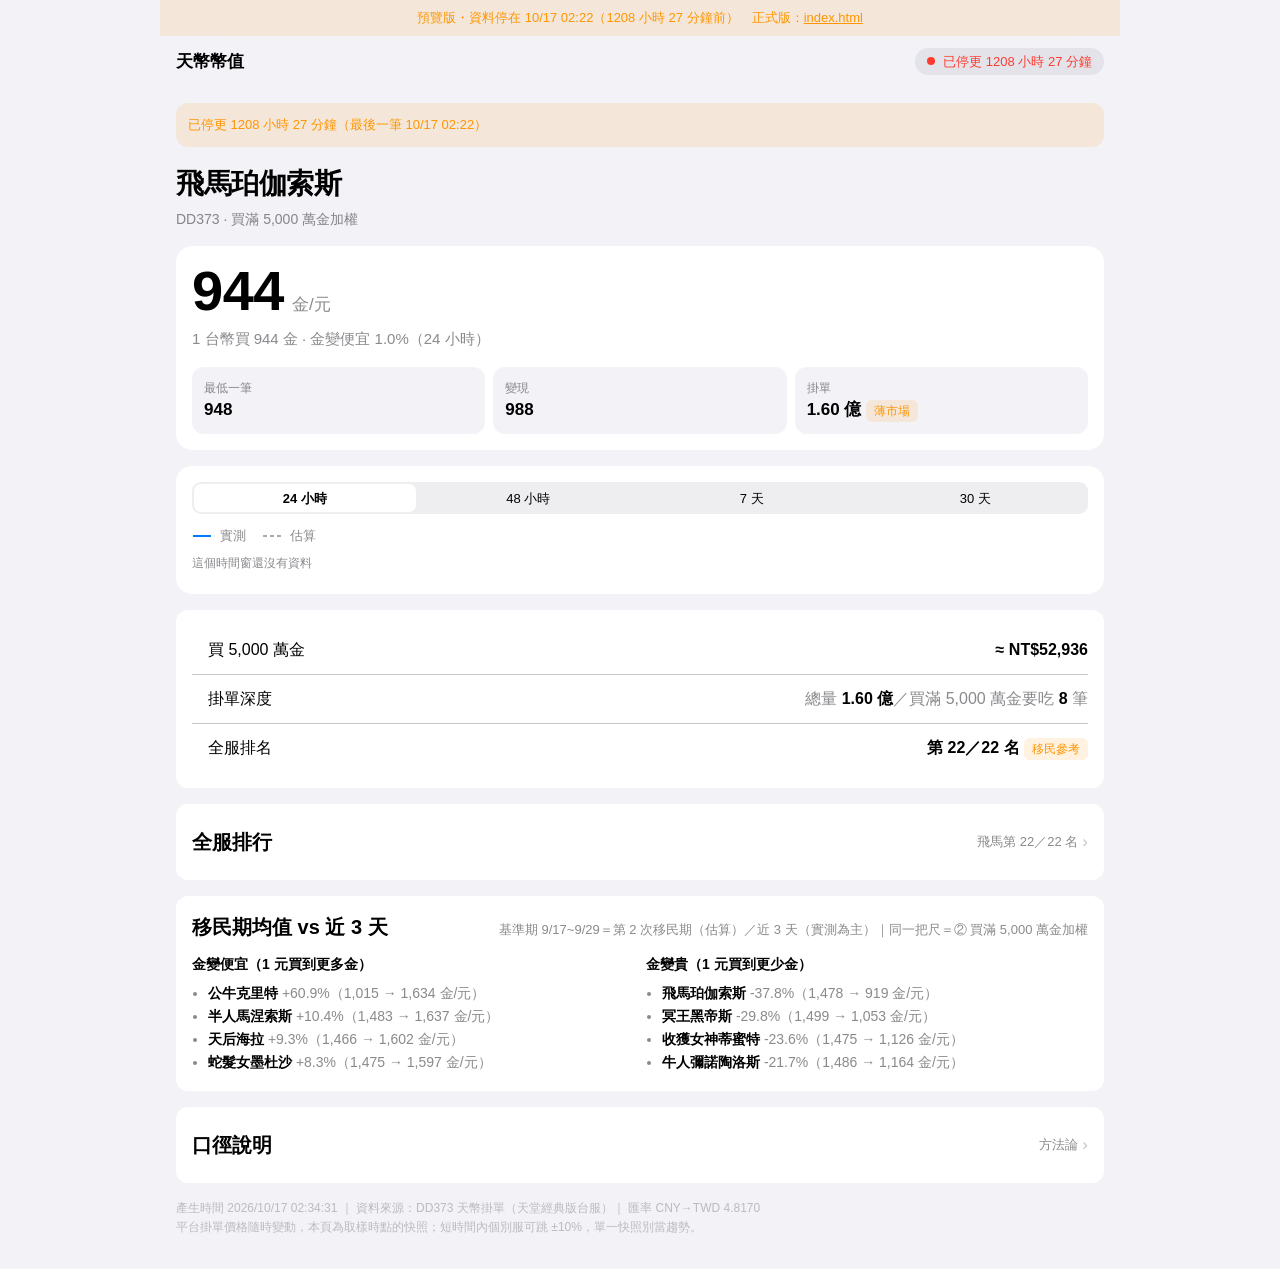
==== commit 31e107b1: "資料快照：跑了一整天的實測 ② 系列與掃描快取" ====
--- a/docs/preview.html
+++ b/docs/preview.html
@@ -321,10 +321,10 @@
 </style>
 </head>
 <body>
-<div class="preview-banner">預覽版・資料停在 10/17 02:22（<span data-ts="1792174969" data-rel="1">2 分鐘前</span>）　正式版：<a href="./index.html">index.html</a></div>
+<div class="preview-banner">預覽版・資料停在 10/17 02:22（<span data-ts="1792174969" data-rel="1">11 分鐘前</span>）　正式版：<a href="./index.html">index.html</a></div>
 <nav class="nav">
   <span class="nav-t">天幣幣值</span>
-  <span class="capsule" data-fresh><span class="d"></span><span data-ts="1792174969" data-rel="1">2 分鐘前</span></span>
+  <span class="capsule" data-fresh><span class="d"></span><span data-ts="1792174969" data-rel="1">11 分鐘前</span></span>
 </nav>
 
 <div class="notice bad" id="stale-banner" hidden></div>
@@ -408,6 +408,7 @@
       <p class="mt">降採樣與圖上註記</p>
       <p>7 天窗把實測聚合成 <b>1 小時中位數</b>、30 天窗聚合成 <b>4 小時中位數</b>；淡色帶是該時段的 <b>min–max</b> 區間。滑過去看得到該時段的中位數、區間與筆數；某個時段完全沒資料就斷線，不會硬連。</p>
       <p>圖上的淡色背景帶＝<b>第 2 次移民期（9/16–9/29）</b>；虛線直線＝實測 ② 開始記錄的時間（<b>10/14 19:01</b>）。</p>
+      <p>斷線規則：<b>原始點</b>相鄰超過 30 分鐘就斷線；<b>7 天窗（1 小時聚合）中斷 3 小時以內不會在圖上斷線</b>；30 天窗（4 小時聚合）中斷 12 小時以內不會斷線（圖上看不出短暫中斷，數字本身一樣會缺）。</p>
       <p class="mt">薄市場</p>
       <p>掛單總量 &lt;2 億金時，單一賣家就能推動數字 → 一律標「薄市場」，看趨勢不要看單點。</p>
       <p class="mt">排名的用途</p>
@@ -418,11 +419,11 @@
   </details>
 </section>
 <footer>
-  產生時間 2026/10/17 02:25:45 ｜ 資料來源：DD373 天幣掛單（天堂經典版台服）｜ 匯率 CNY→TWD 4.8170<br>
+  產生時間 2026/10/17 02:34:31 ｜ 資料來源：DD373 天幣掛單（天堂經典版台服）｜ 匯率 CNY→TWD 4.8170<br>
   平台掛單價格隨時變動，本頁為取樣時點的快照；短時間內個別服可跳 ±10%，單一快照別當趨勢。
 </footer>
-<script type="application/json" id="chart-data">{"now":1792175145,"r":0.99961,"real":[[1791975660,945.3,945.3,0],[1791976080,944.0,944.0,0],[1791977580,942.6,942.6,0],[1791977820,942.6,942.6,0],[1791978720,944.0,944.0,0],[1791979620,944.9,944.9,0],[1791980520,945.1,945.1,0],[1791980760,944.3,944.3,0],[1791981420,945.4,945.4,0],[1791981720,939.5,939.5,0],[1791981780,939.5,939.5,0],[1791982320,937.5,937.5,0],[1791983220,942.3,942.3,0],[1791983280,942.3,942.3,0],[1791984120,941.9,941.9,0],[1791984180,941.9,941.9,0],[1791985020,937.3,937.3,0],[1791985920,928.2,928.2,0],[1791986820,928.3,928.3,0],[1791987720,930.7,930.7,0],[1791987840,930.7,930.7,0],[1791988620,928.8,928.8,0],[1791989520,930.2,930.2,0],[1791990420,934.9,934.9,0],[1791991320,940.1,940.1,0],[1791991440,940.1,940.1,0],[1791992220,942.5,942.5,0],[1791993120,943.6,943.6,0],[1791994020,949.7,949.7,0],[1791994920,949.7,949.7,0],[1791995160,947.1,947.1,0],[1791995820,946.1,946.1,0],[1791996720,942.6,942.6,0],[1791997620,944.0,950.6,1],[1791998520,944.0,944.0,0],[1791998760,944.0,944.0,0],[1791999420,942.4,942.4,0],[1792000320,942.4,942.4,0],[1792001220,942.4,942.4,0],[1792002120,936.3,936.3,0],[1792003020,936.3,936.3,0],[1792003920,937.3,937.3,0],[1792004820,937.9,937.9,0],[1792005660,937.9,937.9,0],[1792005720,937.9,937.9,0],[1792006620,936.3,936.3,0],[1792007520,936.3,936.3,0],[1792008420,936.3,936.3,0],[1792009260,936.3,936.3,0],[1792009320,936.3,936.3,0],[1792010220,936.3,936.3,0],[1792011120,936.3,936.3,0],[1792012020,936.3,936.3,0],[1792012920,936.3,936.3,0],[1792013820,936.3,936.3,0],[1792014720,936.3,936.3,0],[1792015620,933.9,933.9,0],[1792016520,933.7,933.7,0],[1792017420,933.7,933.7,0],[1792018320,933.7,933.7,0],[1792019220,933.7,933.7,0],[1792020120,933.7,933.7,0],[1792020420,933.7,933.7,0],[1792021020,933.7,933.7,0],[1792021920,933.7,933.7,0],[1792022820,933.7,933.7,0],[1792023720,930.0,930.0,0],[1792023780,930.0,930.0,0],[1792024620,930.0,930.0,0],[1792025520,930.0,930.0,0],[1792026420,927.9,927.9,0],[1792027320,927.9,927.9,0],[1792027380,927.9,927.9,0],[1792028220,928.2,928.2,0],[1792029120,928.1,929.0,1],[1792030020,928.1,928.1,0],[1792030920,923.9,923.9,0],[1792031220,923.9,923.9,0],[1792031820,923.9,923.9,0],[1792032720,925.5,925.5,0],[1792033620,926.3,926.3,0],[1792034520,924.6,924.6,0],[1792034640,924.6,924.6,0],[1792035420,929.4,929.4,0],[1792036320,930.8,930.8,0],[1792037220,927.1,927.1,0],[1792038120,925.7,925.7,0],[1792038300,925.7,925.7,0],[1792039020,923.1,923.1,0],[1792039920,923.2,923.2,0],[1792040820,923.7,923.7,0],[1792041720,923.7,928.0,1],[1792041960,924.0,928.0,1],[1792042620,923.7,923.7,0],[1792043520,924.0,924.0,0],[1792044420,924.0,924.0,0],[1792045320,925.1,925.1,0],[1792045500,925.1,925.1,0],[1792046220,924.0,924.0,0],[1792047120,917.1,917.1,0],[1792048020,897.3,897.3,0],[1792048920,907.7,907.7,0],[1792049040,899.2,863.0,1],[1792049820,899.2,899.2,0],[1792050720,901.5,901.5,0],[1792051620,893.1,893.1,0],[1792052460,876.5,876.5,0],[1792052520,876.5,876.5,0],[1792053420,876.1,876.1,0],[1792054320,879.2,879.2,0],[1792055220,879.2,879.2,0],[1792056120,878.5,878.5,0],[1792056360,878.5,878.5,0],[1792057020,872.2,872.2,0],[1792057920,872.2,872.2,0],[1792058820,873.1,873.1,0],[1792059720,873.1,873.1,0],[1792060620,877.8,877.8,0],[1792061520,879.1,879.1,0],[1792062420,879.1,879.1,0],[1792063320,881.5,881.5,0],[1792063500,881.5,881.5,0],[1792064220,881.4,881.4,0],[1792065120,882.8,882.8,0],[1792066020,883.5,883.5,0],[1792066920,885.8,885.8,0],[1792067820,890.4,890.4,0],[1792068720,894.2,894.2,0],[1792069620,897.2,897.2,0],[1792070460,898.8,898.8,0],[1792070520,898.8,898.8,0],[1792071420,903.0,903.0,0],[1792072320,904.6,904.6,0],[1792073220,903.0,918.7,1],[1792074120,902.4,902.4,0],[1792074360,902.4,902.4,0],[1792075020,903.9,903.9,0],[1792075920,910.6,910.6,0],[1792076820,917.7,917.7,0],[1792077720,907.9,907.9,0],[1792077780,907.9,907.9,0],[1792078620,936.5,936.5,0],[1792079520,936.5,936.5,0],[1792080420,936.5,936.5,0],[1792081260,936.5,936.5,0],[1792081320,936.5,936.5,0],[1792082220,936.5,936.5,0],[1792083120,936.5,936.5,0],[1792084020,936.5,936.5,0],[1792084920,936.5,936.5,0],[1792085040,936.5,936.5,0],[1792085820,936.5,936.5,0],[1792086720,935.0,935.0,0],[1792087620,935.0,935.0,0],[1792088520,935.0,935.0,0],[1792089420,921.1,921.1,0],[1792090320,921.1,921.1,0],[1792091220,921.1,921.1,0],[1792092120,921.1,921.1,0],[1792092240,921.1,921.1,0],[1792093020,921.1,921.1,0],[1792093920,921.1,921.1,0],[1792094820,921.1,921.1,0],[1792095720,921.1,921.1,0],[1792095840,921.1,921.1,0],[1792096620,921.1,921.1,0],[1792097520,921.1,921.1,0],[1792098420,921.1,921.1,0],[1792099320,921.1,921.1,0],[1792099380,921.1,921.1,0],[1792100220,921.1,921.1,0],[1792101120,921.1,921.1,0],[1792102020,921.1,921.1,0],[1792102920,921.1,921.1,0],[1792103220,921.1,921.1,0],[1792103820,920.5,920.5,0],[1792104720,920.5,920.5,0],[1792105620,920.5,920.5,0],[1792106520,919.4,919.4,0],[1792107420,919.4,919.4,0],[1792108320,919.4,919.4,0],[1792109220,910.3,910.3,0],[1792110120,908.2,908.2,0],[1792110240,899.0,899.0,0],[1792111020,890.4,890.4,0],[1792111920,889.8,889.8,0],[1792112820,888.0,888.0,0],[1792113720,886.3,886.3,0],[1792113900,886.3,886.3,0],[1792114620,882.9,882.9,0],[1792115520,882.5,882.5,0],[1792116420,882.5,882.5,0],[1792117320,882.9,882.9,0],[1792117560,882.9,882.9,0],[1792118220,885.7,885.7,0],[1792119120,891.8,891.8,0],[1792120020,894.9,894.9,0],[1792120920,895.7,895.7,0],[1792121040,896.2,896.2,0],[1792121820,896.5,896.5,0],[1792122720,896.2,896.2,0],[1792123620,896.2,896.2,0],[1792124520,896.7,896.7,0],[1792125420,897.1,897.1,0],[1792126320,899.8,899.8,0],[1792127220,899.8,899.8,0],[1792128120,900.5,900.5,0],[1792128360,900.5,900.5,0],[1792129020,900.5,900.5,0],[1792129920,900.5,900.5,0],[1792130820,901.1,901.1,0],[1792131720,901.1,901.1,0],[1792131840,901.1,901.1,0],[1792132620,901.1,901.1,0],[1792133520,901.1,901.1,0],[1792134420,902.6,902.6,0],[1792135320,902.6,902.6,0],[1792136220,902.6,902.6,0],[1792137120,902.6,902.6,0],[1792138020,902.6,902.6,0],[1792138920,903.1,903.1,0],[1792139160,903.1,903.1,0],[1792139820,903.1,903.1,0],[1792140720,903.3,903.3,0],[1792141620,903.1,903.1,0],[1792142520,902.9,902.9,0],[1792142760,903.1,903.1,0],[1792143420,903.2,903.2,0],[1792144320,905.3,905.3,0],[1792145220,906.9,906.9,0],[1792146120,908.2,908.2,0],[1792146180,908.2,908.2,0],[1792147020,911.0,911.0,0],[1792147920,911.0,911.0,0],[1792148820,909.9,909.9,0],[1792149720,909.4,909.4,0],[1792150620,909.0,909.0,0],[1792151520,909.5,909.5,0],[1792152420,915.6,915.6,0],[1792153320,917.1,917.1,0],[1792153620,917.1,917.1,0],[1792154220,917.7,917.7,0],[1792155120,923.3,923.3,0],[1792156020,932.2,932.2,0],[1792156860,938.5,938.5,0],[1792156920,938.5,938.5,0],[1792157820,939.1,939.1,0],[1792158720,939.2,939.2,0],[1792159620,939.6,939.6,0],[1792160520,943.0,943.0,0],[1792160580,943.0,943.0,0],[1792161420,943.3,943.3,0],[1792162320,944.9,944.9,0],[1792163220,945.5,945.5,0],[1792164120,941.1,941.1,0],[1792164300,940.8,940.8,0],[1792165020,934.8,934.8,0],[1792165920,943.9,943.9,0],[1792166820,937.2,937.2,0],[1792167660,939.5,939.5,0],[1792167720,939.5,939.5,0],[1792168620,933.9,933.9,0],[1792169520,935.9,935.9,0],[1792170420,943.3,943.3,0],[1792171320,943.7,943.7,0],[1792172220,943.7,943.7,0],[1792173120,943.7,943.7,0],[1792174020,943.7,943.7,0],[1792174380,944.5,944.5,0],[1792174920,944.5,944.5,0]],"est":[[1789471320,1279.5],[1789471680,1279.5],[1789484400,1322.5],[1789513200,1253.5],[1789531200,1288.5],[1789552800,1365.5],[1789570800,1429.4],[1789599600,1430.4],[1789617600,1438.4],[1789639200,1505.4],[1789657200,1537.4],[1789686000,1504.4],[1789704000,1534.4],[1789725600,1472.4],[1789743600,1481.4],[1789772400,1472.4],[1789790400,1494.4],[1789812000,1472.4],[1789830060,1481.4],[1789858800,1472.4],[1789869240,1487.4],[1789876800,1487.4],[1789898400,1492.4],[1789916400,1492.4],[1789945200,1492.4],[1789963200,1497.4],[1789966860,1497.4],[1789984800,1487.4],[1790002800,1481.4],[1790031600,1451.4],[1790049600,1332.5],[1790071200,1412.5],[1790089200,1442.4],[1790118000,1386.5],[1790136000,1447.4],[1790157600,1477.4],[1790175600,1488.4],[1790204400,1472.4],[1790222400,1488.4],[1790244000,1516.4],[1790262000,1488.4],[1790290860,1461.4],[1790308800,1458.4],[1790330400,1507.4],[1790348400,1505.4],[1790377200,1505.4],[1790395200,1506.4],[1790416800,1517.4],[1790434800,1506.4],[1790463600,1506.4],[1790481600,1507.4],[1790503200,1495.4],[1790521200,1506.4],[1790550000,1475.4],[1790568000,1476.4],[1790589600,1449.4],[1790607600,1459.4],[1790636400,1464.4],[1790654400,1467.4],[1790676000,1467.4],[1790694000,1452.4],[1790722800,1408.5],[1790735940,1121.6],[1790740800,1075.6],[1790762400,1240.5],[1790780400,1207.5],[1790809200,1136.6],[1790827200,1162.5],[1790848800,1170.5],[1790866800,1189.5],[1790895600,1197.5],[1790913600,1209.5],[1790935200,1223.5],[1790953200,1237.5],[1790982000,1244.5],[1791000000,1259.5],[1791021600,1306.5],[1791039600,1318.5],[1791068400,1327.5],[1791086400,1340.5],[1791108000,1362.5],[1791126000,1402.5],[1791154800,1369.5],[1791172800,1369.5],[1791194400,1378.5],[1791212400,1384.5],[1791241200,1369.5],[1791259200,1363.5],[1791280800,1363.5],[1791298800,1365.5],[1791327600,1315.5],[1791345600,1137.6],[1791367200,1152.6],[1791385200,1114.6],[1791414000,1096.6],[1791432000,1107.6],[1791453600,1097.6],[1791471600,1098.6],[1791500400,1052.6],[1791518400,1053.6],[1791540000,964.6],[1791558000,1035.6],[1791586800,964.6],[1791604800,962.6],[1791626400,953.6],[1791644400,966.6],[1791673200,962.6],[1791691200,863.7],[1791712800,912.6],[1791730800,962.6],[1791759600,946.6],[1791777600,971.6],[1791799200,999.6],[1791817200,994.6],[1791846000,994.6],[1791864000,998.6],[1791885600,998.6],[1791903600,975.6],[1791932400,963.6],[1791950400,930.6],[1791972000,942.6]],"agg":{"7d":[[1791975600,944.0,944.0,0,942.6,945.3,5],[1791979200,944.3,944.3,0,937.5,945.4,7],[1791982800,941.9,941.9,0,928.2,942.3,6],[1791986400,941.9,930.2,1,928.3,930.7,5],[1791990000,940.1,940.1,0,934.9,943.6,5],[1791993600,947.1,947.1,0,942.6,949.7,5],[1791997200,944.0,944.0,0,942.4,950.6,5],[1792000800,936.8,936.8,0,936.3,942.4,4],[1792004400,937.9,937.9,0,936.3,937.9,5],[1792008000,936.3,936.3,0,936.3,936.3,5],[1792011600,936.3,936.3,0,936.3,936.3,4],[1792015200,933.7,933.7,0,933.7,933.9,4],[1792018800,933.7,933.7,0,933.7,933.7,5],[1792022400,930.0,930.0,0,930.0,933.7,5],[1792026000,927.9,927.9,0,927.9,929.0,5],[1792029600,923.9,923.9,0,923.9,928.1,5],[1792033200,926.3,926.3,0,924.6,930.8,5],[1792036800,924.0,925.7,1,923.1,927.1,5],[1792040400,924.0,924.0,0,923.7,928.0,5],[1792044000,924.0,924.0,0,917.1,925.1,5],[1792047600,899.2,899.2,0,863.0,907.7,5],[1792051200,876.5,876.5,0,876.1,893.1,5],[1792054800,878.5,878.5,0,872.2,879.2,5],[1792058400,875.5,875.5,0,873.1,879.1,4],[1792062000,881.5,881.5,0,879.1,882.8,5],[1792065600,888.1,888.1,0,883.5,894.2,4],[1792069200,898.8,898.8,0,897.2,904.6,5],[1792072800,903.9,903.9,0,902.4,918.7,5],[1792076400,917.7,917.7,0,907.9,936.5,5],[1792080000,936.5,936.5,0,936.5,936.5,5],[1792083600,936.5,936.5,0,935.0,936.5,5],[1792087200,928.0,928.0,0,921.1,935.0,4],[1792090800,921.1,921.1,0,921.1,921.1,5],[1792094400,921.1,921.1,0,921.1,921.1,5],[1792098000,921.1,921.1,0,921.1,921.1,5],[1792101600,921.1,921.1,0,920.5,921.1,5],[1792105200,919.4,919.4,0,919.4,920.5,4],[1792108800,899.0,899.0,0,889.8,910.3,5],[1792112400,886.3,886.3,0,882.5,888.0,5],[1792116000,896.2,882.9,1,882.5,891.8,5],[1792119600,896.2,896.2,0,894.9,896.5,5],[1792123200,896.9,896.9,0,896.2,899.8,4],[1792126800,900.5,900.5,0,899.8,900.5,5],[1792130400,901.1,901.1,0,901.1,901.1,5],[1792134000,902.6,902.6,0,902.6,902.6,4],[1792137600,903.1,903.1,0,902.6,903.3,5],[1792141200,903.1,903.1,0,902.9,905.3,5],[1792144800,908.2,908.2,0,906.9,911.0,5],[1792148400,909.5,909.5,0,909.0,909.9,4],[1792152000,917.1,917.1,0,915.6,923.3,5],[1792155600,938.5,938.5,0,932.2,939.2,5],[1792159200,943.0,943.0,0,939.6,944.9,5],[1792162800,941.1,941.1,0,934.8,945.5,5],[1792166400,937.2,937.2,0,933.9,939.5,5],[1792170000,943.7,943.7,0,943.3,943.7,4],[1792173600,944.5,944.5,0,943.7,944.5,3]],"30d":[[1791964800,944.0,944.0,0,942.6,945.3,5],[1791979200,940.1,940.1,0,928.2,945.4,23],[1791993600,942.4,942.4,0,936.3,950.6,19],[1792008000,935.1,935.1,0,933.7,936.3,18],[1792022400,928.0,928.0,0,923.9,933.7,20],[1792036800,923.9,923.9,0,863.0,928.0,20],[1792051200,878.5,878.5,0,872.2,893.1,19],[1792065600,903.0,903.0,0,883.5,936.5,19],[1792080000,935.0,935.0,0,921.1,936.5,19],[1792094400,921.1,921.1,0,919.4,921.1,19],[1792108800,890.1,890.1,0,882.5,910.3,20],[1792123200,900.8,900.8,0,896.2,902.6,18],[1792137600,905.3,905.3,0,902.6,911.0,19],[1792152000,939.2,939.2,0,915.6,945.5,20],[1792166400,943.5,943.5,0,933.9,944.5,12]]},"notes":[{"type":"band","from":1789488000,"to":1790697600,"label":"\u7b2c 2 \u6b21\u79fb\u6c11 9/16\u20139/29"},{"type":"vline","t":1791975660,"label":"\u958b\u59cb\u5be6\u6e2c 10/14 19:01"}]}</script>
-<script>window.DD373_PREVIEW=true;window.DD373_BUILT="2026-10-17T02:25:45";</script>
+<script type="application/json" id="chart-data">{"now":1792175671,"r":0.99961,"real":[[1791975660,945.3,945.3,0],[1791976080,944.0,944.0,0],[1791977580,942.6,942.6,0],[1791977820,942.6,942.6,0],[1791978720,944.0,944.0,0],[1791979620,944.9,944.9,0],[1791980520,945.1,945.1,0],[1791980760,944.3,944.3,0],[1791981420,945.4,945.4,0],[1791981720,939.5,939.5,0],[1791981780,939.5,939.5,0],[1791982320,937.5,937.5,0],[1791983220,942.3,942.3,0],[1791983280,942.3,942.3,0],[1791984120,941.9,941.9,0],[1791984180,941.9,941.9,0],[1791985020,937.3,937.3,0],[1791985920,928.2,928.2,0],[1791986820,928.3,928.3,0],[1791987720,930.7,930.7,0],[1791987840,930.7,930.7,0],[1791988620,928.8,928.8,0],[1791989520,930.2,930.2,0],[1791990420,934.9,934.9,0],[1791991320,940.1,940.1,0],[1791991440,940.1,940.1,0],[1791992220,942.5,942.5,0],[1791993120,943.6,943.6,0],[1791994020,949.7,949.7,0],[1791994920,949.7,949.7,0],[1791995160,947.1,947.1,0],[1791995820,946.1,946.1,0],[1791996720,942.6,942.6,0],[1791997620,944.0,950.6,1],[1791998520,944.0,944.0,0],[1791998760,944.0,944.0,0],[1791999420,942.4,942.4,0],[1792000320,942.4,942.4,0],[1792001220,942.4,942.4,0],[1792002120,936.3,936.3,0],[1792003020,936.3,936.3,0],[1792003920,937.3,937.3,0],[1792004820,937.9,937.9,0],[1792005660,937.9,937.9,0],[1792005720,937.9,937.9,0],[1792006620,936.3,936.3,0],[1792007520,936.3,936.3,0],[1792008420,936.3,936.3,0],[1792009260,936.3,936.3,0],[1792009320,936.3,936.3,0],[1792010220,936.3,936.3,0],[1792011120,936.3,936.3,0],[1792012020,936.3,936.3,0],[1792012920,936.3,936.3,0],[1792013820,936.3,936.3,0],[1792014720,936.3,936.3,0],[1792015620,933.9,933.9,0],[1792016520,933.7,933.7,0],[1792017420,933.7,933.7,0],[1792018320,933.7,933.7,0],[1792019220,933.7,933.7,0],[1792020120,933.7,933.7,0],[1792020420,933.7,933.7,0],[1792021020,933.7,933.7,0],[1792021920,933.7,933.7,0],[1792022820,933.7,933.7,0],[1792023720,930.0,930.0,0],[1792023780,930.0,930.0,0],[1792024620,930.0,930.0,0],[1792025520,930.0,930.0,0],[1792026420,927.9,927.9,0],[1792027320,927.9,927.9,0],[1792027380,927.9,927.9,0],[1792028220,928.2,928.2,0],[1792029120,928.1,929.0,1],[1792030020,928.1,928.1,0],[1792030920,923.9,923.9,0],[1792031220,923.9,923.9,0],[1792031820,923.9,923.9,0],[1792032720,925.5,925.5,0],[1792033620,926.3,926.3,0],[1792034520,924.6,924.6,0],[1792034640,924.6,924.6,0],[1792035420,929.4,929.4,0],[1792036320,930.8,930.8,0],[1792037220,927.1,927.1,0],[1792038120,925.7,925.7,0],[1792038300,925.7,925.7,0],[1792039020,923.1,923.1,0],[1792039920,923.2,923.2,0],[1792040820,923.7,923.7,0],[1792041720,923.7,928.0,1],[1792041960,924.0,928.0,1],[1792042620,923.7,923.7,0],[1792043520,924.0,924.0,0],[1792044420,924.0,924.0,0],[1792045320,925.1,925.1,0],[1792045500,925.1,925.1,0],[1792046220,924.0,924.0,0],[1792047120,917.1,917.1,0],[1792048020,897.3,897.3,0],[1792048920,907.7,907.7,0],[1792049040,899.2,863.0,1],[1792049820,899.2,899.2,0],[1792050720,901.5,901.5,0],[1792051620,893.1,893.1,0],[1792052460,876.5,876.5,0],[1792052520,876.5,876.5,0],[1792053420,876.1,876.1,0],[1792054320,879.2,879.2,0],[1792055220,879.2,879.2,0],[1792056120,878.5,878.5,0],[1792056360,878.5,878.5,0],[1792057020,872.2,872.2,0],[1792057920,872.2,872.2,0],[1792058820,873.1,873.1,0],[1792059720,873.1,873.1,0],[1792060620,877.8,877.8,0],[1792061520,879.1,879.1,0],[1792062420,879.1,879.1,0],[1792063320,881.5,881.5,0],[1792063500,881.5,881.5,0],[1792064220,881.4,881.4,0],[1792065120,882.8,882.8,0],[1792066020,883.5,883.5,0],[1792066920,885.8,885.8,0],[1792067820,890.4,890.4,0],[1792068720,894.2,894.2,0],[1792069620,897.2,897.2,0],[1792070460,898.8,898.8,0],[1792070520,898.8,898.8,0],[1792071420,903.0,903.0,0],[1792072320,904.6,904.6,0],[1792073220,903.0,918.7,1],[1792074120,902.4,902.4,0],[1792074360,902.4,902.4,0],[1792075020,903.9,903.9,0],[1792075920,910.6,910.6,0],[1792076820,917.7,917.7,0],[1792077720,907.9,907.9,0],[1792077780,907.9,907.9,0],[1792078620,936.5,936.5,0],[1792079520,936.5,936.5,0],[1792080420,936.5,936.5,0],[1792081260,936.5,936.5,0],[1792081320,936.5,936.5,0],[1792082220,936.5,936.5,0],[1792083120,936.5,936.5,0],[1792084020,936.5,936.5,0],[1792084920,936.5,936.5,0],[1792085040,936.5,936.5,0],[1792085820,936.5,936.5,0],[1792086720,935.0,935.0,0],[1792087620,935.0,935.0,0],[1792088520,935.0,935.0,0],[1792089420,921.1,921.1,0],[1792090320,921.1,921.1,0],[1792091220,921.1,921.1,0],[1792092120,921.1,921.1,0],[1792092240,921.1,921.1,0],[1792093020,921.1,921.1,0],[1792093920,921.1,921.1,0],[1792094820,921.1,921.1,0],[1792095720,921.1,921.1,0],[1792095840,921.1,921.1,0],[1792096620,921.1,921.1,0],[1792097520,921.1,921.1,0],[1792098420,921.1,921.1,0],[1792099320,921.1,921.1,0],[1792099380,921.1,921.1,0],[1792100220,921.1,921.1,0],[1792101120,921.1,921.1,0],[1792102020,921.1,921.1,0],[1792102920,921.1,921.1,0],[1792103220,921.1,921.1,0],[1792103820,920.5,920.5,0],[1792104720,920.5,920.5,0],[1792105620,920.5,920.5,0],[1792106520,919.4,919.4,0],[1792107420,919.4,919.4,0],[1792108320,919.4,919.4,0],[1792109220,910.3,910.3,0],[1792110120,908.2,908.2,0],[1792110240,899.0,899.0,0],[1792111020,890.4,890.4,0],[1792111920,889.8,889.8,0],[1792112820,888.0,888.0,0],[1792113720,886.3,886.3,0],[1792113900,886.3,886.3,0],[1792114620,882.9,882.9,0],[1792115520,882.5,882.5,0],[1792116420,882.5,882.5,0],[1792117320,882.9,882.9,0],[1792117560,882.9,882.9,0],[1792118220,885.7,885.7,0],[1792119120,891.8,891.8,0],[1792120020,894.9,894.9,0],[1792120920,895.7,895.7,0],[1792121040,896.2,896.2,0],[1792121820,896.5,896.5,0],[1792122720,896.2,896.2,0],[1792123620,896.2,896.2,0],[1792124520,896.7,896.7,0],[1792125420,897.1,897.1,0],[1792126320,899.8,899.8,0],[1792127220,899.8,899.8,0],[1792128120,900.5,900.5,0],[1792128360,900.5,900.5,0],[1792129020,900.5,900.5,0],[1792129920,900.5,900.5,0],[1792130820,901.1,901.1,0],[1792131720,901.1,901.1,0],[1792131840,901.1,901.1,0],[1792132620,901.1,901.1,0],[1792133520,901.1,901.1,0],[1792134420,902.6,902.6,0],[1792135320,902.6,902.6,0],[1792136220,902.6,902.6,0],[1792137120,902.6,902.6,0],[1792138020,902.6,902.6,0],[1792138920,903.1,903.1,0],[1792139160,903.1,903.1,0],[1792139820,903.1,903.1,0],[1792140720,903.3,903.3,0],[1792141620,903.1,903.1,0],[1792142520,902.9,902.9,0],[1792142760,903.1,903.1,0],[1792143420,903.2,903.2,0],[1792144320,905.3,905.3,0],[1792145220,906.9,906.9,0],[1792146120,908.2,908.2,0],[1792146180,908.2,908.2,0],[1792147020,911.0,911.0,0],[1792147920,911.0,911.0,0],[1792148820,909.9,909.9,0],[1792149720,909.4,909.4,0],[1792150620,909.0,909.0,0],[1792151520,909.5,909.5,0],[1792152420,915.6,915.6,0],[1792153320,917.1,917.1,0],[1792153620,917.1,917.1,0],[1792154220,917.7,917.7,0],[1792155120,923.3,923.3,0],[1792156020,932.2,932.2,0],[1792156860,938.5,938.5,0],[1792156920,938.5,938.5,0],[1792157820,939.1,939.1,0],[1792158720,939.2,939.2,0],[1792159620,939.6,939.6,0],[1792160520,943.0,943.0,0],[1792160580,943.0,943.0,0],[1792161420,943.3,943.3,0],[1792162320,944.9,944.9,0],[1792163220,945.5,945.5,0],[1792164120,941.1,941.1,0],[1792164300,940.8,940.8,0],[1792165020,934.8,934.8,0],[1792165920,943.9,943.9,0],[1792166820,937.2,937.2,0],[1792167660,939.5,939.5,0],[1792167720,939.5,939.5,0],[1792168620,933.9,933.9,0],[1792169520,935.9,935.9,0],[1792170420,943.3,943.3,0],[1792171320,943.7,943.7,0],[1792172220,943.7,943.7,0],[1792173120,943.7,943.7,0],[1792174020,943.7,943.7,0],[1792174380,944.5,944.5,0],[1792174920,944.5,944.5,0]],"est":[[1789471320,1279.5],[1789471680,1279.5],[1789484400,1322.5],[1789513200,1253.5],[1789531200,1288.5],[1789552800,1365.5],[1789570800,1429.4],[1789599600,1430.4],[1789617600,1438.4],[1789639200,1505.4],[1789657200,1537.4],[1789686000,1504.4],[1789704000,1534.4],[1789725600,1472.4],[1789743600,1481.4],[1789772400,1472.4],[1789790400,1494.4],[1789812000,1472.4],[1789830060,1481.4],[1789858800,1472.4],[1789869240,1487.4],[1789876800,1487.4],[1789898400,1492.4],[1789916400,1492.4],[1789945200,1492.4],[1789963200,1497.4],[1789966860,1497.4],[1789984800,1487.4],[1790002800,1481.4],[1790031600,1451.4],[1790049600,1332.5],[1790071200,1412.5],[1790089200,1442.4],[1790118000,1386.5],[1790136000,1447.4],[1790157600,1477.4],[1790175600,1488.4],[1790204400,1472.4],[1790222400,1488.4],[1790244000,1516.4],[1790262000,1488.4],[1790290860,1461.4],[1790308800,1458.4],[1790330400,1507.4],[1790348400,1505.4],[1790377200,1505.4],[1790395200,1506.4],[1790416800,1517.4],[1790434800,1506.4],[1790463600,1506.4],[1790481600,1507.4],[1790503200,1495.4],[1790521200,1506.4],[1790550000,1475.4],[1790568000,1476.4],[1790589600,1449.4],[1790607600,1459.4],[1790636400,1464.4],[1790654400,1467.4],[1790676000,1467.4],[1790694000,1452.4],[1790722800,1408.5],[1790735940,1121.6],[1790740800,1075.6],[1790762400,1240.5],[1790780400,1207.5],[1790809200,1136.6],[1790827200,1162.5],[1790848800,1170.5],[1790866800,1189.5],[1790895600,1197.5],[1790913600,1209.5],[1790935200,1223.5],[1790953200,1237.5],[1790982000,1244.5],[1791000000,1259.5],[1791021600,1306.5],[1791039600,1318.5],[1791068400,1327.5],[1791086400,1340.5],[1791108000,1362.5],[1791126000,1402.5],[1791154800,1369.5],[1791172800,1369.5],[1791194400,1378.5],[1791212400,1384.5],[1791241200,1369.5],[1791259200,1363.5],[1791280800,1363.5],[1791298800,1365.5],[1791327600,1315.5],[1791345600,1137.6],[1791367200,1152.6],[1791385200,1114.6],[1791414000,1096.6],[1791432000,1107.6],[1791453600,1097.6],[1791471600,1098.6],[1791500400,1052.6],[1791518400,1053.6],[1791540000,964.6],[1791558000,1035.6],[1791586800,964.6],[1791604800,962.6],[1791626400,953.6],[1791644400,966.6],[1791673200,962.6],[1791691200,863.7],[1791712800,912.6],[1791730800,962.6],[1791759600,946.6],[1791777600,971.6],[1791799200,999.6],[1791817200,994.6],[1791846000,994.6],[1791864000,998.6],[1791885600,998.6],[1791903600,975.6],[1791932400,963.6],[1791950400,930.6],[1791972000,942.6]],"agg":{"7d":[[1791975600,944.0,944.0,0,942.6,945.3,5],[1791979200,944.3,944.3,0,937.5,945.4,7],[1791982800,941.9,941.9,0,928.2,942.3,6],[1791986400,941.9,930.2,1,928.3,930.7,5],[1791990000,940.1,940.1,0,934.9,943.6,5],[1791993600,947.1,947.1,0,942.6,949.7,5],[1791997200,944.0,944.0,0,942.4,950.6,5],[1792000800,936.8,936.8,0,936.3,942.4,4],[1792004400,937.9,937.9,0,936.3,937.9,5],[1792008000,936.3,936.3,0,936.3,936.3,5],[1792011600,936.3,936.3,0,936.3,936.3,4],[1792015200,933.7,933.7,0,933.7,933.9,4],[1792018800,933.7,933.7,0,933.7,933.7,5],[1792022400,930.0,930.0,0,930.0,933.7,5],[1792026000,927.9,927.9,0,927.9,929.0,5],[1792029600,923.9,923.9,0,923.9,928.1,5],[1792033200,926.3,926.3,0,924.6,930.8,5],[1792036800,924.0,925.7,1,923.1,927.1,5],[1792040400,924.0,924.0,0,923.7,928.0,5],[1792044000,924.0,924.0,0,917.1,925.1,5],[1792047600,899.2,899.2,0,863.0,907.7,5],[1792051200,876.5,876.5,0,876.1,893.1,5],[1792054800,878.5,878.5,0,872.2,879.2,5],[1792058400,875.5,875.5,0,873.1,879.1,4],[1792062000,881.5,881.5,0,879.1,882.8,5],[1792065600,888.1,888.1,0,883.5,894.2,4],[1792069200,898.8,898.8,0,897.2,904.6,5],[1792072800,903.9,903.9,0,902.4,918.7,5],[1792076400,917.7,917.7,0,907.9,936.5,5],[1792080000,936.5,936.5,0,936.5,936.5,5],[1792083600,936.5,936.5,0,935.0,936.5,5],[1792087200,928.0,928.0,0,921.1,935.0,4],[1792090800,921.1,921.1,0,921.1,921.1,5],[1792094400,921.1,921.1,0,921.1,921.1,5],[1792098000,921.1,921.1,0,921.1,921.1,5],[1792101600,921.1,921.1,0,920.5,921.1,5],[1792105200,919.4,919.4,0,919.4,920.5,4],[1792108800,899.0,899.0,0,889.8,910.3,5],[1792112400,886.3,886.3,0,882.5,888.0,5],[1792116000,896.2,882.9,1,882.5,891.8,5],[1792119600,896.2,896.2,0,894.9,896.5,5],[1792123200,896.9,896.9,0,896.2,899.8,4],[1792126800,900.5,900.5,0,899.8,900.5,5],[1792130400,901.1,901.1,0,901.1,901.1,5],[1792134000,902.6,902.6,0,902.6,902.6,4],[1792137600,903.1,903.1,0,902.6,903.3,5],[1792141200,903.1,903.1,0,902.9,905.3,5],[1792144800,908.2,908.2,0,906.9,911.0,5],[1792148400,909.5,909.5,0,909.0,909.9,4],[1792152000,917.1,917.1,0,915.6,923.3,5],[1792155600,938.5,938.5,0,932.2,939.2,5],[1792159200,943.0,943.0,0,939.6,944.9,5],[1792162800,941.1,941.1,0,934.8,945.5,5],[1792166400,937.2,937.2,0,933.9,939.5,5],[1792170000,943.7,943.7,0,943.3,943.7,4],[1792173600,944.5,944.5,0,943.7,944.5,3]],"30d":[[1791964800,944.0,944.0,0,942.6,945.3,5],[1791979200,940.1,940.1,0,928.2,945.4,23],[1791993600,942.4,942.4,0,936.3,950.6,19],[1792008000,935.1,935.1,0,933.7,936.3,18],[1792022400,928.0,928.0,0,923.9,933.7,20],[1792036800,923.9,923.9,0,863.0,928.0,20],[1792051200,878.5,878.5,0,872.2,893.1,19],[1792065600,903.0,903.0,0,883.5,936.5,19],[1792080000,935.0,935.0,0,921.1,936.5,19],[1792094400,921.1,921.1,0,919.4,921.1,19],[1792108800,890.1,890.1,0,882.5,910.3,20],[1792123200,900.8,900.8,0,896.2,902.6,18],[1792137600,905.3,905.3,0,902.6,911.0,19],[1792152000,939.2,939.2,0,915.6,945.5,20],[1792166400,943.5,943.5,0,933.9,944.5,12]]},"notes":[{"type":"band","from":1789488000,"to":1790697600,"label":"\u7b2c 2 \u6b21\u79fb\u6c11 9/16\u20139/29"},{"type":"vline","t":1791975660,"label":"\u958b\u59cb\u5be6\u6e2c 10/14 19:01"}]}</script>
+<script>window.DD373_PREVIEW=true;window.DD373_BUILT="2026-10-17T02:34:31";</script>
 <script>window.DD373WINDOWS=[{"id":"24h","label":"24 小時","span":86400,"gapReal":1800,"gapEst":43200},{"id":"48h","label":"48 小時","span":172800,"gapReal":1800,"gapEst":43200},{"id":"7d","label":"7 天","span":604800,"gapReal":1800,"gapEst":43200,"agg":"7d","gapAgg":10800},{"id":"30d","label":"30 天","span":2592000,"gapReal":1800,"gapEst":43200,"agg":"30d","gapAgg":43200}];</script>
 <script>
 /* ============================================================================
@@ -1017,10 +1018,16 @@
     var h = Math.floor(min / 60), m = min % 60;
     return h + ' 小時' + (m ? ' ' + m + ' 分鐘' : '') + '前';
   }
+  function durText(min) {                                          // 經過時間（不帶「前」）
+    if (min < 1) return '不到 1 分鐘';
+    if (min < 60) return min + ' 分鐘';
+    var h = Math.floor(min / 60), m = min % 60;
+    return h + ' 小時' + (m ? ' ' + m + ' 分鐘' : '');
+  }
   function freshState(min) {                                       // 資料新鮮度：ok／warn／bad
     if (min <= 30) return { cls: '', txt: relText(min) };
     if (min <= 60) return { cls: 'warn', txt: '資料延遲' };
-    return { cls: 'bad', txt: '資料停更 ' + relText(min) };
+    return { cls: 'bad', txt: '已停更 ' + durText(min) };
   }
 
   function updateTimes() {
@@ -1041,7 +1048,7 @@
     var ban = document.getElementById('stale-banner');
     if (ban) {
       if (st.cls === 'bad') {
-        ban.textContent = '資料已停更 ' + relText(min) + '（最後一筆 ' + fmtAbs(ts) + '）';
+        ban.textContent = '已停更 ' + durText(min) + '（最後一筆 ' + fmtAbs(ts) + '）';
         ban.hidden = false;
       } else {
         ban.hidden = true;
@@ -1152,7 +1159,7 @@
   }
 
   window.DD373PAGE = { restoreTab: restoreTab, shouldReload: shouldReload, checkVersion: checkVersion, updateTimes: updateTimes,
-                       relText: relText, freshState: freshState, ageMin: ageMin, nowMs: nowMs,
+                       relText: relText, durText: durText, freshState: freshState, ageMin: ageMin, nowMs: nowMs,
                        pollMs: pollMs, builtMs: function () { return MY_BUILT; },
                        setBuilt: function (v) { MY_BUILT = v; },
                        preview: PREVIEW, fakeNow: FAKE_NOW };
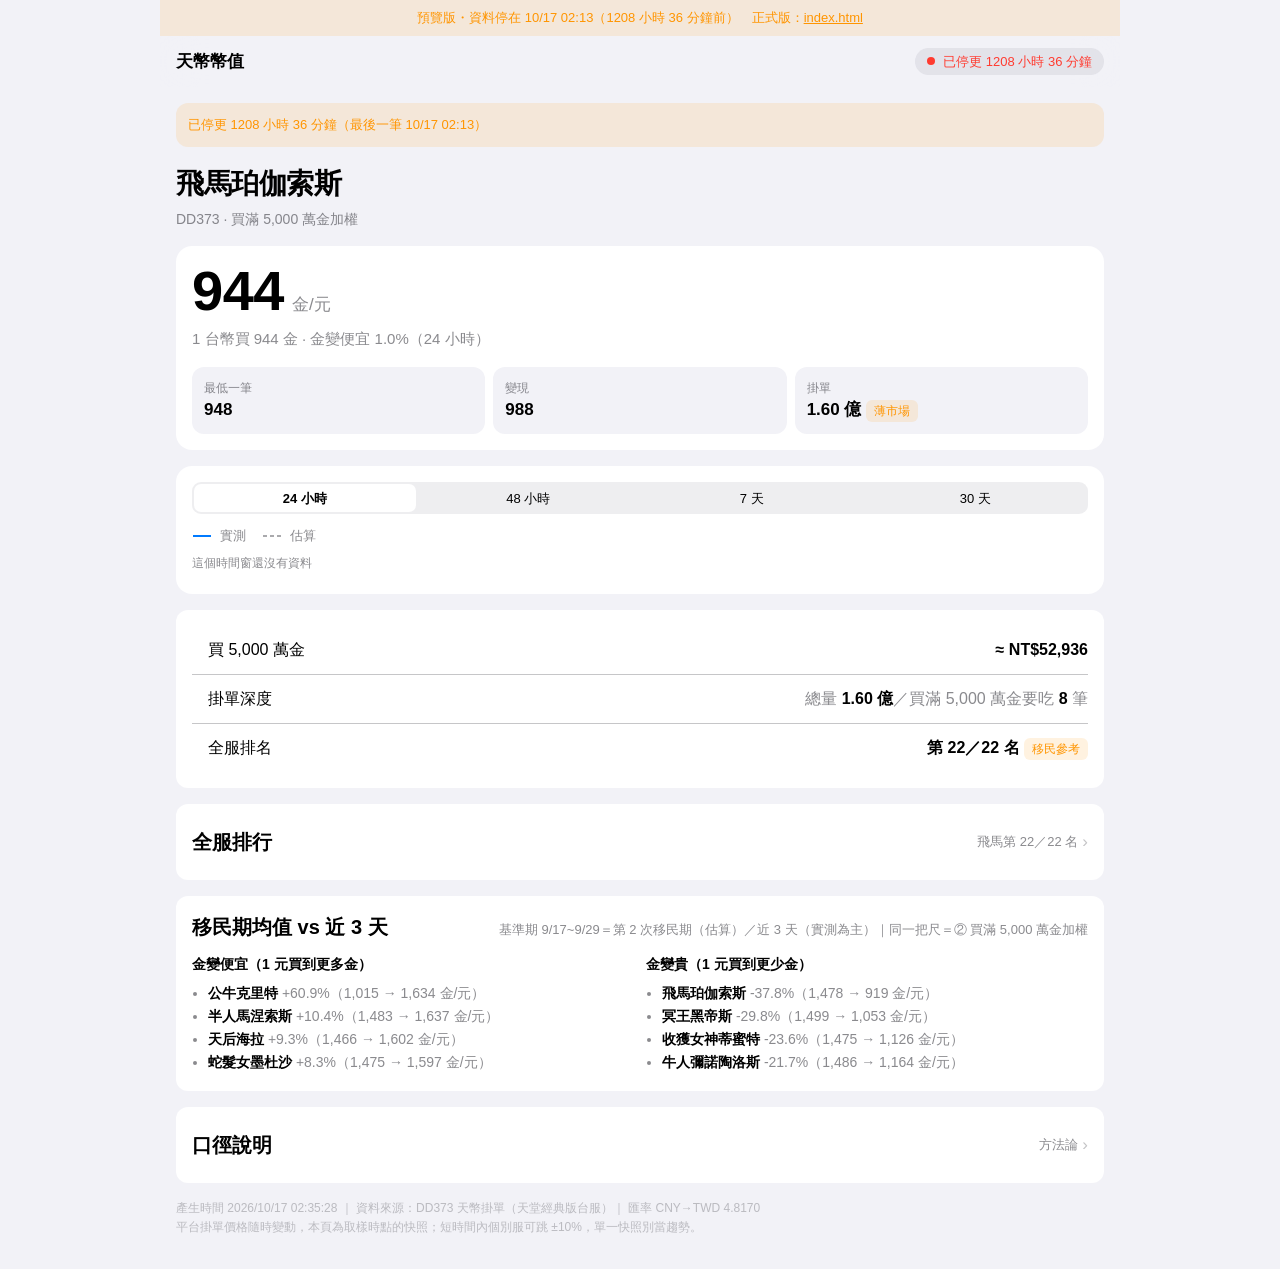
==== commit 3f253131: "Phase E：切換正式版——單一 build-page.py（--preview 產預覽）、static/trend.js 接手新渲染器、移除 build-page-next.py/trend-ne" ====
--- a/docs/preview.html
+++ b/docs/preview.html
@@ -4,7 +4,7 @@
 <meta charset="utf-8">
 <meta name="viewport" content="width=device-width, initial-scale=1">
 <meta name="robots" content="noindex">
-<title>飛馬珀伽索斯 天幣幣值（DD373）— 預覽版</title>
+<title>飛馬珀伽索斯 天幣幣值（DD373）</title>
 <style>
 /* ============================================================================
    天幣幣值頁 — 蘋果風設計系統（B 階段）
@@ -321,10 +321,10 @@
 </style>
 </head>
 <body>
-<div class="preview-banner">預覽版・資料停在 10/17 02:22（<span data-ts="1792174969" data-rel="1">11 分鐘前</span>）　正式版：<a href="./index.html">index.html</a></div>
+<div class="preview-banner">預覽版・資料停在 10/17 02:13（<span data-ts="1792174421" data-rel="1">21 分鐘前</span>）　正式版：<a href="./index.html">index.html</a></div>
 <nav class="nav">
   <span class="nav-t">天幣幣值</span>
-  <span class="capsule" data-fresh><span class="d"></span><span data-ts="1792174969" data-rel="1">11 分鐘前</span></span>
+  <span class="capsule" data-fresh><span class="d"></span><span data-ts="1792174421" data-rel="1">21 分鐘前</span></span>
 </nav>
 
 <div class="notice bad" id="stale-banner" hidden></div>
@@ -419,11 +419,11 @@
   </details>
 </section>
 <footer>
-  產生時間 2026/10/17 02:34:31 ｜ 資料來源：DD373 天幣掛單（天堂經典版台服）｜ 匯率 CNY→TWD 4.8170<br>
+  產生時間 2026/10/17 02:35:28 ｜ 資料來源：DD373 天幣掛單（天堂經典版台服）｜ 匯率 CNY→TWD 4.8170<br>
   平台掛單價格隨時變動，本頁為取樣時點的快照；短時間內個別服可跳 ±10%，單一快照別當趨勢。
 </footer>
-<script type="application/json" id="chart-data">{"now":1792175671,"r":0.99961,"real":[[1791975660,945.3,945.3,0],[1791976080,944.0,944.0,0],[1791977580,942.6,942.6,0],[1791977820,942.6,942.6,0],[1791978720,944.0,944.0,0],[1791979620,944.9,944.9,0],[1791980520,945.1,945.1,0],[1791980760,944.3,944.3,0],[1791981420,945.4,945.4,0],[1791981720,939.5,939.5,0],[1791981780,939.5,939.5,0],[1791982320,937.5,937.5,0],[1791983220,942.3,942.3,0],[1791983280,942.3,942.3,0],[1791984120,941.9,941.9,0],[1791984180,941.9,941.9,0],[1791985020,937.3,937.3,0],[1791985920,928.2,928.2,0],[1791986820,928.3,928.3,0],[1791987720,930.7,930.7,0],[1791987840,930.7,930.7,0],[1791988620,928.8,928.8,0],[1791989520,930.2,930.2,0],[1791990420,934.9,934.9,0],[1791991320,940.1,940.1,0],[1791991440,940.1,940.1,0],[1791992220,942.5,942.5,0],[1791993120,943.6,943.6,0],[1791994020,949.7,949.7,0],[1791994920,949.7,949.7,0],[1791995160,947.1,947.1,0],[1791995820,946.1,946.1,0],[1791996720,942.6,942.6,0],[1791997620,944.0,950.6,1],[1791998520,944.0,944.0,0],[1791998760,944.0,944.0,0],[1791999420,942.4,942.4,0],[1792000320,942.4,942.4,0],[1792001220,942.4,942.4,0],[1792002120,936.3,936.3,0],[1792003020,936.3,936.3,0],[1792003920,937.3,937.3,0],[1792004820,937.9,937.9,0],[1792005660,937.9,937.9,0],[1792005720,937.9,937.9,0],[1792006620,936.3,936.3,0],[1792007520,936.3,936.3,0],[1792008420,936.3,936.3,0],[1792009260,936.3,936.3,0],[1792009320,936.3,936.3,0],[1792010220,936.3,936.3,0],[1792011120,936.3,936.3,0],[1792012020,936.3,936.3,0],[1792012920,936.3,936.3,0],[1792013820,936.3,936.3,0],[1792014720,936.3,936.3,0],[1792015620,933.9,933.9,0],[1792016520,933.7,933.7,0],[1792017420,933.7,933.7,0],[1792018320,933.7,933.7,0],[1792019220,933.7,933.7,0],[1792020120,933.7,933.7,0],[1792020420,933.7,933.7,0],[1792021020,933.7,933.7,0],[1792021920,933.7,933.7,0],[1792022820,933.7,933.7,0],[1792023720,930.0,930.0,0],[1792023780,930.0,930.0,0],[1792024620,930.0,930.0,0],[1792025520,930.0,930.0,0],[1792026420,927.9,927.9,0],[1792027320,927.9,927.9,0],[1792027380,927.9,927.9,0],[1792028220,928.2,928.2,0],[1792029120,928.1,929.0,1],[1792030020,928.1,928.1,0],[1792030920,923.9,923.9,0],[1792031220,923.9,923.9,0],[1792031820,923.9,923.9,0],[1792032720,925.5,925.5,0],[1792033620,926.3,926.3,0],[1792034520,924.6,924.6,0],[1792034640,924.6,924.6,0],[1792035420,929.4,929.4,0],[1792036320,930.8,930.8,0],[1792037220,927.1,927.1,0],[1792038120,925.7,925.7,0],[1792038300,925.7,925.7,0],[1792039020,923.1,923.1,0],[1792039920,923.2,923.2,0],[1792040820,923.7,923.7,0],[1792041720,923.7,928.0,1],[1792041960,924.0,928.0,1],[1792042620,923.7,923.7,0],[1792043520,924.0,924.0,0],[1792044420,924.0,924.0,0],[1792045320,925.1,925.1,0],[1792045500,925.1,925.1,0],[1792046220,924.0,924.0,0],[1792047120,917.1,917.1,0],[1792048020,897.3,897.3,0],[1792048920,907.7,907.7,0],[1792049040,899.2,863.0,1],[1792049820,899.2,899.2,0],[1792050720,901.5,901.5,0],[1792051620,893.1,893.1,0],[1792052460,876.5,876.5,0],[1792052520,876.5,876.5,0],[1792053420,876.1,876.1,0],[1792054320,879.2,879.2,0],[1792055220,879.2,879.2,0],[1792056120,878.5,878.5,0],[1792056360,878.5,878.5,0],[1792057020,872.2,872.2,0],[1792057920,872.2,872.2,0],[1792058820,873.1,873.1,0],[1792059720,873.1,873.1,0],[1792060620,877.8,877.8,0],[1792061520,879.1,879.1,0],[1792062420,879.1,879.1,0],[1792063320,881.5,881.5,0],[1792063500,881.5,881.5,0],[1792064220,881.4,881.4,0],[1792065120,882.8,882.8,0],[1792066020,883.5,883.5,0],[1792066920,885.8,885.8,0],[1792067820,890.4,890.4,0],[1792068720,894.2,894.2,0],[1792069620,897.2,897.2,0],[1792070460,898.8,898.8,0],[1792070520,898.8,898.8,0],[1792071420,903.0,903.0,0],[1792072320,904.6,904.6,0],[1792073220,903.0,918.7,1],[1792074120,902.4,902.4,0],[1792074360,902.4,902.4,0],[1792075020,903.9,903.9,0],[1792075920,910.6,910.6,0],[1792076820,917.7,917.7,0],[1792077720,907.9,907.9,0],[1792077780,907.9,907.9,0],[1792078620,936.5,936.5,0],[1792079520,936.5,936.5,0],[1792080420,936.5,936.5,0],[1792081260,936.5,936.5,0],[1792081320,936.5,936.5,0],[1792082220,936.5,936.5,0],[1792083120,936.5,936.5,0],[1792084020,936.5,936.5,0],[1792084920,936.5,936.5,0],[1792085040,936.5,936.5,0],[1792085820,936.5,936.5,0],[1792086720,935.0,935.0,0],[1792087620,935.0,935.0,0],[1792088520,935.0,935.0,0],[1792089420,921.1,921.1,0],[1792090320,921.1,921.1,0],[1792091220,921.1,921.1,0],[1792092120,921.1,921.1,0],[1792092240,921.1,921.1,0],[1792093020,921.1,921.1,0],[1792093920,921.1,921.1,0],[1792094820,921.1,921.1,0],[1792095720,921.1,921.1,0],[1792095840,921.1,921.1,0],[1792096620,921.1,921.1,0],[1792097520,921.1,921.1,0],[1792098420,921.1,921.1,0],[1792099320,921.1,921.1,0],[1792099380,921.1,921.1,0],[1792100220,921.1,921.1,0],[1792101120,921.1,921.1,0],[1792102020,921.1,921.1,0],[1792102920,921.1,921.1,0],[1792103220,921.1,921.1,0],[1792103820,920.5,920.5,0],[1792104720,920.5,920.5,0],[1792105620,920.5,920.5,0],[1792106520,919.4,919.4,0],[1792107420,919.4,919.4,0],[1792108320,919.4,919.4,0],[1792109220,910.3,910.3,0],[1792110120,908.2,908.2,0],[1792110240,899.0,899.0,0],[1792111020,890.4,890.4,0],[1792111920,889.8,889.8,0],[1792112820,888.0,888.0,0],[1792113720,886.3,886.3,0],[1792113900,886.3,886.3,0],[1792114620,882.9,882.9,0],[1792115520,882.5,882.5,0],[1792116420,882.5,882.5,0],[1792117320,882.9,882.9,0],[1792117560,882.9,882.9,0],[1792118220,885.7,885.7,0],[1792119120,891.8,891.8,0],[1792120020,894.9,894.9,0],[1792120920,895.7,895.7,0],[1792121040,896.2,896.2,0],[1792121820,896.5,896.5,0],[1792122720,896.2,896.2,0],[1792123620,896.2,896.2,0],[1792124520,896.7,896.7,0],[1792125420,897.1,897.1,0],[1792126320,899.8,899.8,0],[1792127220,899.8,899.8,0],[1792128120,900.5,900.5,0],[1792128360,900.5,900.5,0],[1792129020,900.5,900.5,0],[1792129920,900.5,900.5,0],[1792130820,901.1,901.1,0],[1792131720,901.1,901.1,0],[1792131840,901.1,901.1,0],[1792132620,901.1,901.1,0],[1792133520,901.1,901.1,0],[1792134420,902.6,902.6,0],[1792135320,902.6,902.6,0],[1792136220,902.6,902.6,0],[1792137120,902.6,902.6,0],[1792138020,902.6,902.6,0],[1792138920,903.1,903.1,0],[1792139160,903.1,903.1,0],[1792139820,903.1,903.1,0],[1792140720,903.3,903.3,0],[1792141620,903.1,903.1,0],[1792142520,902.9,902.9,0],[1792142760,903.1,903.1,0],[1792143420,903.2,903.2,0],[1792144320,905.3,905.3,0],[1792145220,906.9,906.9,0],[1792146120,908.2,908.2,0],[1792146180,908.2,908.2,0],[1792147020,911.0,911.0,0],[1792147920,911.0,911.0,0],[1792148820,909.9,909.9,0],[1792149720,909.4,909.4,0],[1792150620,909.0,909.0,0],[1792151520,909.5,909.5,0],[1792152420,915.6,915.6,0],[1792153320,917.1,917.1,0],[1792153620,917.1,917.1,0],[1792154220,917.7,917.7,0],[1792155120,923.3,923.3,0],[1792156020,932.2,932.2,0],[1792156860,938.5,938.5,0],[1792156920,938.5,938.5,0],[1792157820,939.1,939.1,0],[1792158720,939.2,939.2,0],[1792159620,939.6,939.6,0],[1792160520,943.0,943.0,0],[1792160580,943.0,943.0,0],[1792161420,943.3,943.3,0],[1792162320,944.9,944.9,0],[1792163220,945.5,945.5,0],[1792164120,941.1,941.1,0],[1792164300,940.8,940.8,0],[1792165020,934.8,934.8,0],[1792165920,943.9,943.9,0],[1792166820,937.2,937.2,0],[1792167660,939.5,939.5,0],[1792167720,939.5,939.5,0],[1792168620,933.9,933.9,0],[1792169520,935.9,935.9,0],[1792170420,943.3,943.3,0],[1792171320,943.7,943.7,0],[1792172220,943.7,943.7,0],[1792173120,943.7,943.7,0],[1792174020,943.7,943.7,0],[1792174380,944.5,944.5,0],[1792174920,944.5,944.5,0]],"est":[[1789471320,1279.5],[1789471680,1279.5],[1789484400,1322.5],[1789513200,1253.5],[1789531200,1288.5],[1789552800,1365.5],[1789570800,1429.4],[1789599600,1430.4],[1789617600,1438.4],[1789639200,1505.4],[1789657200,1537.4],[1789686000,1504.4],[1789704000,1534.4],[1789725600,1472.4],[1789743600,1481.4],[1789772400,1472.4],[1789790400,1494.4],[1789812000,1472.4],[1789830060,1481.4],[1789858800,1472.4],[1789869240,1487.4],[1789876800,1487.4],[1789898400,1492.4],[1789916400,1492.4],[1789945200,1492.4],[1789963200,1497.4],[1789966860,1497.4],[1789984800,1487.4],[1790002800,1481.4],[1790031600,1451.4],[1790049600,1332.5],[1790071200,1412.5],[1790089200,1442.4],[1790118000,1386.5],[1790136000,1447.4],[1790157600,1477.4],[1790175600,1488.4],[1790204400,1472.4],[1790222400,1488.4],[1790244000,1516.4],[1790262000,1488.4],[1790290860,1461.4],[1790308800,1458.4],[1790330400,1507.4],[1790348400,1505.4],[1790377200,1505.4],[1790395200,1506.4],[1790416800,1517.4],[1790434800,1506.4],[1790463600,1506.4],[1790481600,1507.4],[1790503200,1495.4],[1790521200,1506.4],[1790550000,1475.4],[1790568000,1476.4],[1790589600,1449.4],[1790607600,1459.4],[1790636400,1464.4],[1790654400,1467.4],[1790676000,1467.4],[1790694000,1452.4],[1790722800,1408.5],[1790735940,1121.6],[1790740800,1075.6],[1790762400,1240.5],[1790780400,1207.5],[1790809200,1136.6],[1790827200,1162.5],[1790848800,1170.5],[1790866800,1189.5],[1790895600,1197.5],[1790913600,1209.5],[1790935200,1223.5],[1790953200,1237.5],[1790982000,1244.5],[1791000000,1259.5],[1791021600,1306.5],[1791039600,1318.5],[1791068400,1327.5],[1791086400,1340.5],[1791108000,1362.5],[1791126000,1402.5],[1791154800,1369.5],[1791172800,1369.5],[1791194400,1378.5],[1791212400,1384.5],[1791241200,1369.5],[1791259200,1363.5],[1791280800,1363.5],[1791298800,1365.5],[1791327600,1315.5],[1791345600,1137.6],[1791367200,1152.6],[1791385200,1114.6],[1791414000,1096.6],[1791432000,1107.6],[1791453600,1097.6],[1791471600,1098.6],[1791500400,1052.6],[1791518400,1053.6],[1791540000,964.6],[1791558000,1035.6],[1791586800,964.6],[1791604800,962.6],[1791626400,953.6],[1791644400,966.6],[1791673200,962.6],[1791691200,863.7],[1791712800,912.6],[1791730800,962.6],[1791759600,946.6],[1791777600,971.6],[1791799200,999.6],[1791817200,994.6],[1791846000,994.6],[1791864000,998.6],[1791885600,998.6],[1791903600,975.6],[1791932400,963.6],[1791950400,930.6],[1791972000,942.6]],"agg":{"7d":[[1791975600,944.0,944.0,0,942.6,945.3,5],[1791979200,944.3,944.3,0,937.5,945.4,7],[1791982800,941.9,941.9,0,928.2,942.3,6],[1791986400,941.9,930.2,1,928.3,930.7,5],[1791990000,940.1,940.1,0,934.9,943.6,5],[1791993600,947.1,947.1,0,942.6,949.7,5],[1791997200,944.0,944.0,0,942.4,950.6,5],[1792000800,936.8,936.8,0,936.3,942.4,4],[1792004400,937.9,937.9,0,936.3,937.9,5],[1792008000,936.3,936.3,0,936.3,936.3,5],[1792011600,936.3,936.3,0,936.3,936.3,4],[1792015200,933.7,933.7,0,933.7,933.9,4],[1792018800,933.7,933.7,0,933.7,933.7,5],[1792022400,930.0,930.0,0,930.0,933.7,5],[1792026000,927.9,927.9,0,927.9,929.0,5],[1792029600,923.9,923.9,0,923.9,928.1,5],[1792033200,926.3,926.3,0,924.6,930.8,5],[1792036800,924.0,925.7,1,923.1,927.1,5],[1792040400,924.0,924.0,0,923.7,928.0,5],[1792044000,924.0,924.0,0,917.1,925.1,5],[1792047600,899.2,899.2,0,863.0,907.7,5],[1792051200,876.5,876.5,0,876.1,893.1,5],[1792054800,878.5,878.5,0,872.2,879.2,5],[1792058400,875.5,875.5,0,873.1,879.1,4],[1792062000,881.5,881.5,0,879.1,882.8,5],[1792065600,888.1,888.1,0,883.5,894.2,4],[1792069200,898.8,898.8,0,897.2,904.6,5],[1792072800,903.9,903.9,0,902.4,918.7,5],[1792076400,917.7,917.7,0,907.9,936.5,5],[1792080000,936.5,936.5,0,936.5,936.5,5],[1792083600,936.5,936.5,0,935.0,936.5,5],[1792087200,928.0,928.0,0,921.1,935.0,4],[1792090800,921.1,921.1,0,921.1,921.1,5],[1792094400,921.1,921.1,0,921.1,921.1,5],[1792098000,921.1,921.1,0,921.1,921.1,5],[1792101600,921.1,921.1,0,920.5,921.1,5],[1792105200,919.4,919.4,0,919.4,920.5,4],[1792108800,899.0,899.0,0,889.8,910.3,5],[1792112400,886.3,886.3,0,882.5,888.0,5],[1792116000,896.2,882.9,1,882.5,891.8,5],[1792119600,896.2,896.2,0,894.9,896.5,5],[1792123200,896.9,896.9,0,896.2,899.8,4],[1792126800,900.5,900.5,0,899.8,900.5,5],[1792130400,901.1,901.1,0,901.1,901.1,5],[1792134000,902.6,902.6,0,902.6,902.6,4],[1792137600,903.1,903.1,0,902.6,903.3,5],[1792141200,903.1,903.1,0,902.9,905.3,5],[1792144800,908.2,908.2,0,906.9,911.0,5],[1792148400,909.5,909.5,0,909.0,909.9,4],[1792152000,917.1,917.1,0,915.6,923.3,5],[1792155600,938.5,938.5,0,932.2,939.2,5],[1792159200,943.0,943.0,0,939.6,944.9,5],[1792162800,941.1,941.1,0,934.8,945.5,5],[1792166400,937.2,937.2,0,933.9,939.5,5],[1792170000,943.7,943.7,0,943.3,943.7,4],[1792173600,944.5,944.5,0,943.7,944.5,3]],"30d":[[1791964800,944.0,944.0,0,942.6,945.3,5],[1791979200,940.1,940.1,0,928.2,945.4,23],[1791993600,942.4,942.4,0,936.3,950.6,19],[1792008000,935.1,935.1,0,933.7,936.3,18],[1792022400,928.0,928.0,0,923.9,933.7,20],[1792036800,923.9,923.9,0,863.0,928.0,20],[1792051200,878.5,878.5,0,872.2,893.1,19],[1792065600,903.0,903.0,0,883.5,936.5,19],[1792080000,935.0,935.0,0,921.1,936.5,19],[1792094400,921.1,921.1,0,919.4,921.1,19],[1792108800,890.1,890.1,0,882.5,910.3,20],[1792123200,900.8,900.8,0,896.2,902.6,18],[1792137600,905.3,905.3,0,902.6,911.0,19],[1792152000,939.2,939.2,0,915.6,945.5,20],[1792166400,943.5,943.5,0,933.9,944.5,12]]},"notes":[{"type":"band","from":1789488000,"to":1790697600,"label":"\u7b2c 2 \u6b21\u79fb\u6c11 9/16\u20139/29"},{"type":"vline","t":1791975660,"label":"\u958b\u59cb\u5be6\u6e2c 10/14 19:01"}]}</script>
-<script>window.DD373_PREVIEW=true;window.DD373_BUILT="2026-10-17T02:34:31";</script>
+<script type="application/json" id="chart-data">{"now":1792175728,"r":0.99961,"real":[[1791975660,945.3,945.3,0],[1791976080,944.0,944.0,0],[1791977580,942.6,942.6,0],[1791977820,942.6,942.6,0],[1791978720,944.0,944.0,0],[1791979620,944.9,944.9,0],[1791980520,945.1,945.1,0],[1791980760,944.3,944.3,0],[1791981420,945.4,945.4,0],[1791981720,939.5,939.5,0],[1791981780,939.5,939.5,0],[1791982320,937.5,937.5,0],[1791983220,942.3,942.3,0],[1791983280,942.3,942.3,0],[1791984120,941.9,941.9,0],[1791984180,941.9,941.9,0],[1791985020,937.3,937.3,0],[1791985920,928.2,928.2,0],[1791986820,928.3,928.3,0],[1791987720,930.7,930.7,0],[1791987840,930.7,930.7,0],[1791988620,928.8,928.8,0],[1791989520,930.2,930.2,0],[1791990420,934.9,934.9,0],[1791991320,940.1,940.1,0],[1791991440,940.1,940.1,0],[1791992220,942.5,942.5,0],[1791993120,943.6,943.6,0],[1791994020,949.7,949.7,0],[1791994920,949.7,949.7,0],[1791995160,947.1,947.1,0],[1791995820,946.1,946.1,0],[1791996720,942.6,942.6,0],[1791997620,944.0,950.6,1],[1791998520,944.0,944.0,0],[1791998760,944.0,944.0,0],[1791999420,942.4,942.4,0],[1792000320,942.4,942.4,0],[1792001220,942.4,942.4,0],[1792002120,936.3,936.3,0],[1792003020,936.3,936.3,0],[1792003920,937.3,937.3,0],[1792004820,937.9,937.9,0],[1792005660,937.9,937.9,0],[1792005720,937.9,937.9,0],[1792006620,936.3,936.3,0],[1792007520,936.3,936.3,0],[1792008420,936.3,936.3,0],[1792009260,936.3,936.3,0],[1792009320,936.3,936.3,0],[1792010220,936.3,936.3,0],[1792011120,936.3,936.3,0],[1792012020,936.3,936.3,0],[1792012920,936.3,936.3,0],[1792013820,936.3,936.3,0],[1792014720,936.3,936.3,0],[1792015620,933.9,933.9,0],[1792016520,933.7,933.7,0],[1792017420,933.7,933.7,0],[1792018320,933.7,933.7,0],[1792019220,933.7,933.7,0],[1792020120,933.7,933.7,0],[1792020420,933.7,933.7,0],[1792021020,933.7,933.7,0],[1792021920,933.7,933.7,0],[1792022820,933.7,933.7,0],[1792023720,930.0,930.0,0],[1792023780,930.0,930.0,0],[1792024620,930.0,930.0,0],[1792025520,930.0,930.0,0],[1792026420,927.9,927.9,0],[1792027320,927.9,927.9,0],[1792027380,927.9,927.9,0],[1792028220,928.2,928.2,0],[1792029120,928.1,929.0,1],[1792030020,928.1,928.1,0],[1792030920,923.9,923.9,0],[1792031220,923.9,923.9,0],[1792031820,923.9,923.9,0],[1792032720,925.5,925.5,0],[1792033620,926.3,926.3,0],[1792034520,924.6,924.6,0],[1792034640,924.6,924.6,0],[1792035420,929.4,929.4,0],[1792036320,930.8,930.8,0],[1792037220,927.1,927.1,0],[1792038120,925.7,925.7,0],[1792038300,925.7,925.7,0],[1792039020,923.1,923.1,0],[1792039920,923.2,923.2,0],[1792040820,923.7,923.7,0],[1792041720,923.7,928.0,1],[1792041960,924.0,928.0,1],[1792042620,923.7,923.7,0],[1792043520,924.0,924.0,0],[1792044420,924.0,924.0,0],[1792045320,925.1,925.1,0],[1792045500,925.1,925.1,0],[1792046220,924.0,924.0,0],[1792047120,917.1,917.1,0],[1792048020,897.3,897.3,0],[1792048920,907.7,907.7,0],[1792049040,899.2,863.0,1],[1792049820,899.2,899.2,0],[1792050720,901.5,901.5,0],[1792051620,893.1,893.1,0],[1792052460,876.5,876.5,0],[1792052520,876.5,876.5,0],[1792053420,876.1,876.1,0],[1792054320,879.2,879.2,0],[1792055220,879.2,879.2,0],[1792056120,878.5,878.5,0],[1792056360,878.5,878.5,0],[1792057020,872.2,872.2,0],[1792057920,872.2,872.2,0],[1792058820,873.1,873.1,0],[1792059720,873.1,873.1,0],[1792060620,877.8,877.8,0],[1792061520,879.1,879.1,0],[1792062420,879.1,879.1,0],[1792063320,881.5,881.5,0],[1792063500,881.5,881.5,0],[1792064220,881.4,881.4,0],[1792065120,882.8,882.8,0],[1792066020,883.5,883.5,0],[1792066920,885.8,885.8,0],[1792067820,890.4,890.4,0],[1792068720,894.2,894.2,0],[1792069620,897.2,897.2,0],[1792070460,898.8,898.8,0],[1792070520,898.8,898.8,0],[1792071420,903.0,903.0,0],[1792072320,904.6,904.6,0],[1792073220,903.0,918.7,1],[1792074120,902.4,902.4,0],[1792074360,902.4,902.4,0],[1792075020,903.9,903.9,0],[1792075920,910.6,910.6,0],[1792076820,917.7,917.7,0],[1792077720,907.9,907.9,0],[1792077780,907.9,907.9,0],[1792078620,936.5,936.5,0],[1792079520,936.5,936.5,0],[1792080420,936.5,936.5,0],[1792081260,936.5,936.5,0],[1792081320,936.5,936.5,0],[1792082220,936.5,936.5,0],[1792083120,936.5,936.5,0],[1792084020,936.5,936.5,0],[1792084920,936.5,936.5,0],[1792085040,936.5,936.5,0],[1792085820,936.5,936.5,0],[1792086720,935.0,935.0,0],[1792087620,935.0,935.0,0],[1792088520,935.0,935.0,0],[1792089420,921.1,921.1,0],[1792090320,921.1,921.1,0],[1792091220,921.1,921.1,0],[1792092120,921.1,921.1,0],[1792092240,921.1,921.1,0],[1792093020,921.1,921.1,0],[1792093920,921.1,921.1,0],[1792094820,921.1,921.1,0],[1792095720,921.1,921.1,0],[1792095840,921.1,921.1,0],[1792096620,921.1,921.1,0],[1792097520,921.1,921.1,0],[1792098420,921.1,921.1,0],[1792099320,921.1,921.1,0],[1792099380,921.1,921.1,0],[1792100220,921.1,921.1,0],[1792101120,921.1,921.1,0],[1792102020,921.1,921.1,0],[1792102920,921.1,921.1,0],[1792103220,921.1,921.1,0],[1792103820,920.5,920.5,0],[1792104720,920.5,920.5,0],[1792105620,920.5,920.5,0],[1792106520,919.4,919.4,0],[1792107420,919.4,919.4,0],[1792108320,919.4,919.4,0],[1792109220,910.3,910.3,0],[1792110120,908.2,908.2,0],[1792110240,899.0,899.0,0],[1792111020,890.4,890.4,0],[1792111920,889.8,889.8,0],[1792112820,888.0,888.0,0],[1792113720,886.3,886.3,0],[1792113900,886.3,886.3,0],[1792114620,882.9,882.9,0],[1792115520,882.5,882.5,0],[1792116420,882.5,882.5,0],[1792117320,882.9,882.9,0],[1792117560,882.9,882.9,0],[1792118220,885.7,885.7,0],[1792119120,891.8,891.8,0],[1792120020,894.9,894.9,0],[1792120920,895.7,895.7,0],[1792121040,896.2,896.2,0],[1792121820,896.5,896.5,0],[1792122720,896.2,896.2,0],[1792123620,896.2,896.2,0],[1792124520,896.7,896.7,0],[1792125420,897.1,897.1,0],[1792126320,899.8,899.8,0],[1792127220,899.8,899.8,0],[1792128120,900.5,900.5,0],[1792128360,900.5,900.5,0],[1792129020,900.5,900.5,0],[1792129920,900.5,900.5,0],[1792130820,901.1,901.1,0],[1792131720,901.1,901.1,0],[1792131840,901.1,901.1,0],[1792132620,901.1,901.1,0],[1792133520,901.1,901.1,0],[1792134420,902.6,902.6,0],[1792135320,902.6,902.6,0],[1792136220,902.6,902.6,0],[1792137120,902.6,902.6,0],[1792138020,902.6,902.6,0],[1792138920,903.1,903.1,0],[1792139160,903.1,903.1,0],[1792139820,903.1,903.1,0],[1792140720,903.3,903.3,0],[1792141620,903.1,903.1,0],[1792142520,902.9,902.9,0],[1792142760,903.1,903.1,0],[1792143420,903.2,903.2,0],[1792144320,905.3,905.3,0],[1792145220,906.9,906.9,0],[1792146120,908.2,908.2,0],[1792146180,908.2,908.2,0],[1792147020,911.0,911.0,0],[1792147920,911.0,911.0,0],[1792148820,909.9,909.9,0],[1792149720,909.4,909.4,0],[1792150620,909.0,909.0,0],[1792151520,909.5,909.5,0],[1792152420,915.6,915.6,0],[1792153320,917.1,917.1,0],[1792153620,917.1,917.1,0],[1792154220,917.7,917.7,0],[1792155120,923.3,923.3,0],[1792156020,932.2,932.2,0],[1792156860,938.5,938.5,0],[1792156920,938.5,938.5,0],[1792157820,939.1,939.1,0],[1792158720,939.2,939.2,0],[1792159620,939.6,939.6,0],[1792160520,943.0,943.0,0],[1792160580,943.0,943.0,0],[1792161420,943.3,943.3,0],[1792162320,944.9,944.9,0],[1792163220,945.5,945.5,0],[1792164120,941.1,941.1,0],[1792164300,940.8,940.8,0],[1792165020,934.8,934.8,0],[1792165920,943.9,943.9,0],[1792166820,937.2,937.2,0],[1792167660,939.5,939.5,0],[1792167720,939.5,939.5,0],[1792168620,933.9,933.9,0],[1792169520,935.9,935.9,0],[1792170420,943.3,943.3,0],[1792171320,943.7,943.7,0],[1792172220,943.7,943.7,0],[1792173120,943.7,943.7,0],[1792174020,943.7,943.7,0],[1792174380,944.5,944.5,0],[1792174920,944.5,944.5,0]],"est":[[1789471320,1279.5],[1789471680,1279.5],[1789484400,1322.5],[1789513200,1253.5],[1789531200,1288.5],[1789552800,1365.5],[1789570800,1429.4],[1789599600,1430.4],[1789617600,1438.4],[1789639200,1505.4],[1789657200,1537.4],[1789686000,1504.4],[1789704000,1534.4],[1789725600,1472.4],[1789743600,1481.4],[1789772400,1472.4],[1789790400,1494.4],[1789812000,1472.4],[1789830060,1481.4],[1789858800,1472.4],[1789869240,1487.4],[1789876800,1487.4],[1789898400,1492.4],[1789916400,1492.4],[1789945200,1492.4],[1789963200,1497.4],[1789966860,1497.4],[1789984800,1487.4],[1790002800,1481.4],[1790031600,1451.4],[1790049600,1332.5],[1790071200,1412.5],[1790089200,1442.4],[1790118000,1386.5],[1790136000,1447.4],[1790157600,1477.4],[1790175600,1488.4],[1790204400,1472.4],[1790222400,1488.4],[1790244000,1516.4],[1790262000,1488.4],[1790290860,1461.4],[1790308800,1458.4],[1790330400,1507.4],[1790348400,1505.4],[1790377200,1505.4],[1790395200,1506.4],[1790416800,1517.4],[1790434800,1506.4],[1790463600,1506.4],[1790481600,1507.4],[1790503200,1495.4],[1790521200,1506.4],[1790550000,1475.4],[1790568000,1476.4],[1790589600,1449.4],[1790607600,1459.4],[1790636400,1464.4],[1790654400,1467.4],[1790676000,1467.4],[1790694000,1452.4],[1790722800,1408.5],[1790735940,1121.6],[1790740800,1075.6],[1790762400,1240.5],[1790780400,1207.5],[1790809200,1136.6],[1790827200,1162.5],[1790848800,1170.5],[1790866800,1189.5],[1790895600,1197.5],[1790913600,1209.5],[1790935200,1223.5],[1790953200,1237.5],[1790982000,1244.5],[1791000000,1259.5],[1791021600,1306.5],[1791039600,1318.5],[1791068400,1327.5],[1791086400,1340.5],[1791108000,1362.5],[1791126000,1402.5],[1791154800,1369.5],[1791172800,1369.5],[1791194400,1378.5],[1791212400,1384.5],[1791241200,1369.5],[1791259200,1363.5],[1791280800,1363.5],[1791298800,1365.5],[1791327600,1315.5],[1791345600,1137.6],[1791367200,1152.6],[1791385200,1114.6],[1791414000,1096.6],[1791432000,1107.6],[1791453600,1097.6],[1791471600,1098.6],[1791500400,1052.6],[1791518400,1053.6],[1791540000,964.6],[1791558000,1035.6],[1791586800,964.6],[1791604800,962.6],[1791626400,953.6],[1791644400,966.6],[1791673200,962.6],[1791691200,863.7],[1791712800,912.6],[1791730800,962.6],[1791759600,946.6],[1791777600,971.6],[1791799200,999.6],[1791817200,994.6],[1791846000,994.6],[1791864000,998.6],[1791885600,998.6],[1791903600,975.6],[1791932400,963.6],[1791950400,930.6],[1791972000,942.6]],"agg":{"7d":[[1791975600,944.0,944.0,0,942.6,945.3,5],[1791979200,944.3,944.3,0,937.5,945.4,7],[1791982800,941.9,941.9,0,928.2,942.3,6],[1791986400,941.9,930.2,1,928.3,930.7,5],[1791990000,940.1,940.1,0,934.9,943.6,5],[1791993600,947.1,947.1,0,942.6,949.7,5],[1791997200,944.0,944.0,0,942.4,950.6,5],[1792000800,936.8,936.8,0,936.3,942.4,4],[1792004400,937.9,937.9,0,936.3,937.9,5],[1792008000,936.3,936.3,0,936.3,936.3,5],[1792011600,936.3,936.3,0,936.3,936.3,4],[1792015200,933.7,933.7,0,933.7,933.9,4],[1792018800,933.7,933.7,0,933.7,933.7,5],[1792022400,930.0,930.0,0,930.0,933.7,5],[1792026000,927.9,927.9,0,927.9,929.0,5],[1792029600,923.9,923.9,0,923.9,928.1,5],[1792033200,926.3,926.3,0,924.6,930.8,5],[1792036800,924.0,925.7,1,923.1,927.1,5],[1792040400,924.0,924.0,0,923.7,928.0,5],[1792044000,924.0,924.0,0,917.1,925.1,5],[1792047600,899.2,899.2,0,863.0,907.7,5],[1792051200,876.5,876.5,0,876.1,893.1,5],[1792054800,878.5,878.5,0,872.2,879.2,5],[1792058400,875.5,875.5,0,873.1,879.1,4],[1792062000,881.5,881.5,0,879.1,882.8,5],[1792065600,888.1,888.1,0,883.5,894.2,4],[1792069200,898.8,898.8,0,897.2,904.6,5],[1792072800,903.9,903.9,0,902.4,918.7,5],[1792076400,917.7,917.7,0,907.9,936.5,5],[1792080000,936.5,936.5,0,936.5,936.5,5],[1792083600,936.5,936.5,0,935.0,936.5,5],[1792087200,928.0,928.0,0,921.1,935.0,4],[1792090800,921.1,921.1,0,921.1,921.1,5],[1792094400,921.1,921.1,0,921.1,921.1,5],[1792098000,921.1,921.1,0,921.1,921.1,5],[1792101600,921.1,921.1,0,920.5,921.1,5],[1792105200,919.4,919.4,0,919.4,920.5,4],[1792108800,899.0,899.0,0,889.8,910.3,5],[1792112400,886.3,886.3,0,882.5,888.0,5],[1792116000,896.2,882.9,1,882.5,891.8,5],[1792119600,896.2,896.2,0,894.9,896.5,5],[1792123200,896.9,896.9,0,896.2,899.8,4],[1792126800,900.5,900.5,0,899.8,900.5,5],[1792130400,901.1,901.1,0,901.1,901.1,5],[1792134000,902.6,902.6,0,902.6,902.6,4],[1792137600,903.1,903.1,0,902.6,903.3,5],[1792141200,903.1,903.1,0,902.9,905.3,5],[1792144800,908.2,908.2,0,906.9,911.0,5],[1792148400,909.5,909.5,0,909.0,909.9,4],[1792152000,917.1,917.1,0,915.6,923.3,5],[1792155600,938.5,938.5,0,932.2,939.2,5],[1792159200,943.0,943.0,0,939.6,944.9,5],[1792162800,941.1,941.1,0,934.8,945.5,5],[1792166400,937.2,937.2,0,933.9,939.5,5],[1792170000,943.7,943.7,0,943.3,943.7,4],[1792173600,944.5,944.5,0,943.7,944.5,3]],"30d":[[1791964800,944.0,944.0,0,942.6,945.3,5],[1791979200,940.1,940.1,0,928.2,945.4,23],[1791993600,942.4,942.4,0,936.3,950.6,19],[1792008000,935.1,935.1,0,933.7,936.3,18],[1792022400,928.0,928.0,0,923.9,933.7,20],[1792036800,923.9,923.9,0,863.0,928.0,20],[1792051200,878.5,878.5,0,872.2,893.1,19],[1792065600,903.0,903.0,0,883.5,936.5,19],[1792080000,935.0,935.0,0,921.1,936.5,19],[1792094400,921.1,921.1,0,919.4,921.1,19],[1792108800,890.1,890.1,0,882.5,910.3,20],[1792123200,900.8,900.8,0,896.2,902.6,18],[1792137600,905.3,905.3,0,902.6,911.0,19],[1792152000,939.2,939.2,0,915.6,945.5,20],[1792166400,943.5,943.5,0,933.9,944.5,12]]},"notes":[{"type":"band","from":1789488000,"to":1790697600,"label":"\u7b2c 2 \u6b21\u79fb\u6c11 9/16\u20139/29"},{"type":"vline","t":1791975660,"label":"\u958b\u59cb\u5be6\u6e2c 10/14 19:01"}]}</script>
+<script>window.DD373_BUILT="2026-10-17T02:35:28";window.DD373_PREVIEW=true;</script>
 <script>window.DD373WINDOWS=[{"id":"24h","label":"24 小時","span":86400,"gapReal":1800,"gapEst":43200},{"id":"48h","label":"48 小時","span":172800,"gapReal":1800,"gapEst":43200},{"id":"7d","label":"7 天","span":604800,"gapReal":1800,"gapEst":43200,"agg":"7d","gapAgg":10800},{"id":"30d","label":"30 天","span":2592000,"gapReal":1800,"gapEst":43200,"agg":"30d","gapAgg":43200}];</script>
 <script>
 /* ============================================================================
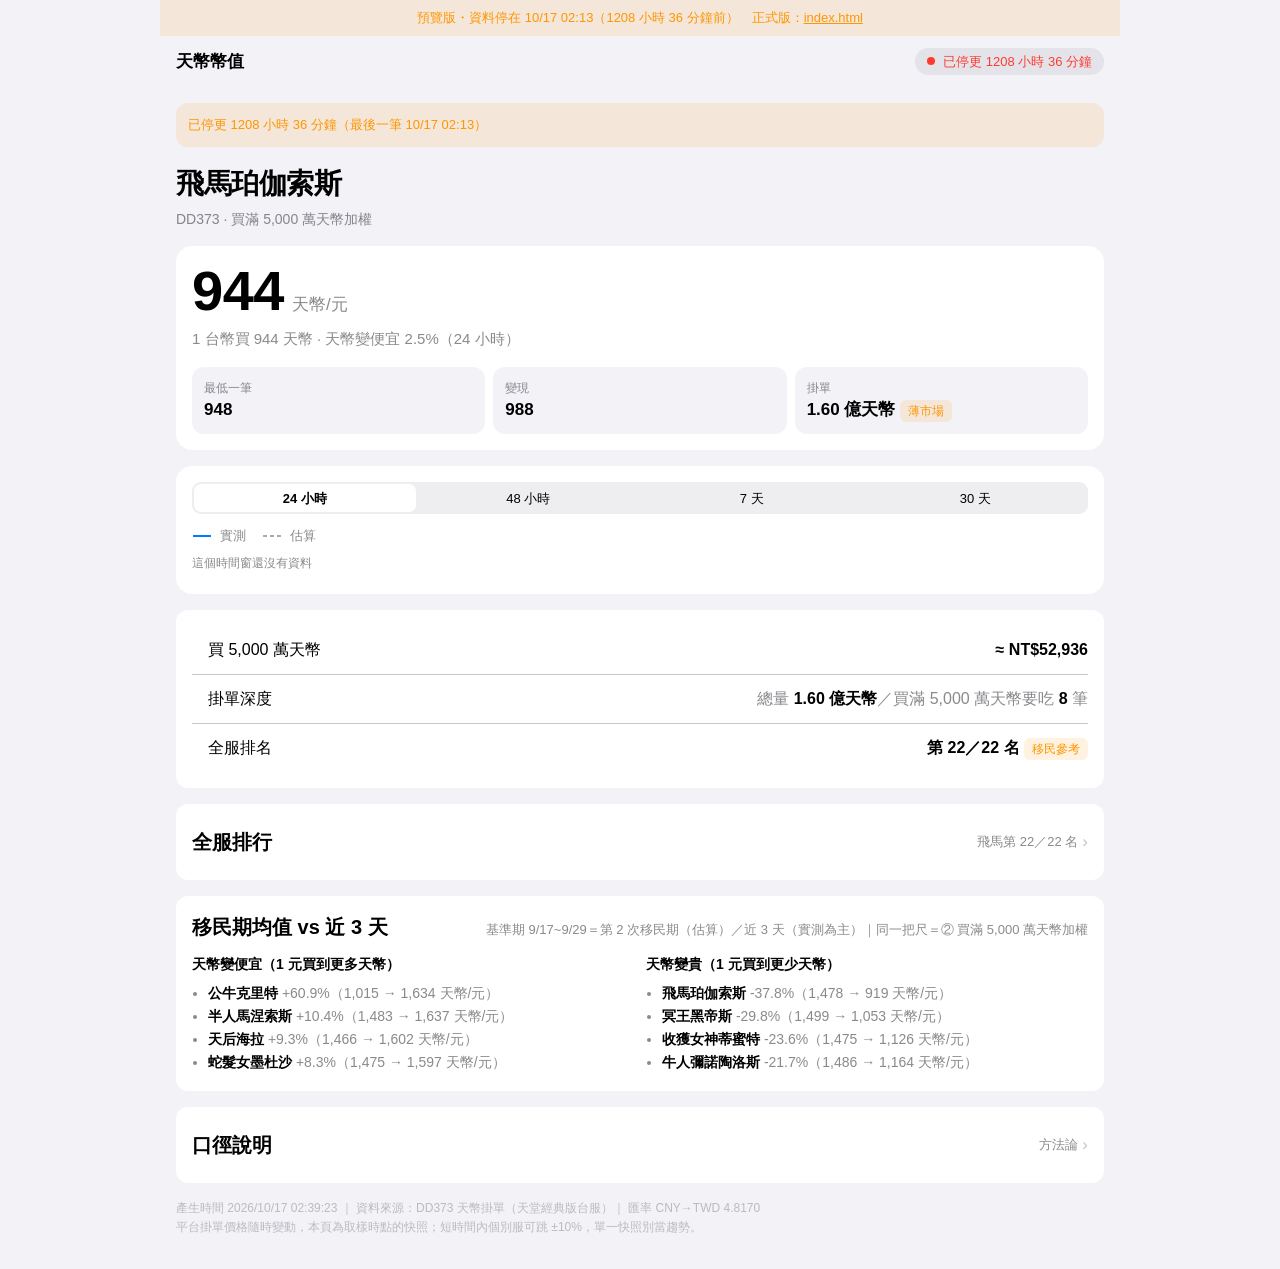
==== commit 28fe53dd: "修：Hero 三格與群組列表標籤不換行、掛單單位改標籤、變現補千分位、圖例加離群點說明泡泡" ====
--- a/docs/preview.html
+++ b/docs/preview.html
@@ -321,25 +321,25 @@
 </style>
 </head>
 <body>
-<div class="preview-banner">預覽版・資料停在 10/17 02:13（<span data-ts="1792174421" data-rel="1">21 分鐘前</span>）　正式版：<a href="./index.html">index.html</a></div>
+<div class="preview-banner">預覽版・資料停在 10/17 02:13（<span data-ts="1792174421" data-rel="1">25 分鐘前</span>）　正式版：<a href="./index.html">index.html</a></div>
 <nav class="nav">
   <span class="nav-t">天幣幣值</span>
-  <span class="capsule" data-fresh><span class="d"></span><span data-ts="1792174421" data-rel="1">21 分鐘前</span></span>
+  <span class="capsule" data-fresh><span class="d"></span><span data-ts="1792174421" data-rel="1">25 分鐘前</span></span>
 </nav>
 
 <div class="notice bad" id="stale-banner" hidden></div>
 <header class="page-head">
   <h1>飛馬珀伽索斯</h1>
-  <p class="sub">DD373 · 買滿 5,000 萬金加權</p>
+  <p class="sub">DD373 · 買滿 5,000 萬天幣加權</p>
 </header>
 
 <section class="card lg hero">
-  <div class="hero-n"><b>944</b><span>金/元</span></div>
-  <p class="hero-l">1 台幣買 944 金 · 金變便宜 1.0%（24 小時）</p>
+  <div class="hero-n"><b>944</b><span>天幣/元</span></div>
+  <p class="hero-l">1 台幣買 944 天幣 · 天幣變便宜 2.5%（24 小時）</p>
   <div class="hero-3">
     <div><label>最低一筆</label><b>948</b></div>
     <div><label>變現</label><b>988</b></div>
-    <div><label>掛單</label><b>1.60 億</b> <span class="tag">薄市場</span></div>
+    <div><label>掛單</label><b>1.60 億天幣</b> <span class="tag">薄市場</span></div>
   </div>
 </section>
 
@@ -367,8 +367,8 @@
 
 <section class="card">
   <div class="glist">
-    <div class="grow"><span>買 5,000 萬金</span><span class="gv"><b>≈ NT$52,936</b></span></div>
-    <div class="grow"><span>掛單深度</span><span class="gv">總量 <b>1.60 億</b>／買滿 5,000 萬金要吃 <b>8</b> 筆</span></div>
+    <div class="grow"><span>買 5,000 萬天幣</span><span class="gv"><b>≈ NT$52,936</b></span></div>
+    <div class="grow"><span>掛單深度</span><span class="gv">總量 <b>1.60 億天幣</b>／買滿 5,000 萬天幣要吃 <b>8</b> 筆</span></div>
     <div class="grow"><span>全服排名</span><span class="gv"><b>第 22／22 名</b> <span class="tag">移民參考</span></span></div>
   </div>
 </section>
@@ -376,15 +376,15 @@
 <section class="card">
   <details class="dsc">
     <summary><span>全服排行</span><span class="dsub">飛馬第 22／22 名</span></summary>
-    <div class="dbody glist"><div class="rrow me"><div class="rline1"><span class="rk">22</span><span class="nm">飛馬珀伽索斯</span><span class="vw">944</span><span class="dl">▲ +0.5%</span></div><div class="rline2">① 948 ・ 變現 988 ・ 吃 8 筆 ・ 掛單 1.60 億 ・ 買 5,000 萬金 ≈ NT$52,936</div></div><div class="rrow"><div class="rline1"><span class="rk">1</span><span class="nm">戰神馬爾斯</span><span class="vw">1,642</span><span class="dl">▼ −0.2%</span></div><div class="rline2">① 1,653 ・ 變現 1715 ・ 吃 7 筆 ・ 掛單 1.60 億 ・ 買 5,000 萬金 ≈ NT$30,454</div></div><div class="rrow"><div class="rline1"><span class="rk">2</span><span class="nm">公牛克里特</span><span class="vw">1,636</span><span class="dl">▼ −1.8%</span></div><div class="rline2">① 1,649 ・ 變現 1823 ・ 吃 5 筆 ・ 掛單 2.64 億 ・ 買 5,000 萬金 ≈ NT$30,573</div></div><div class="rrow"><div class="rline1"><span class="rk">3</span><span class="nm">天后海拉</span><span class="vw">1,629</span><span class="dl">▼ −0.2%</span></div><div class="rline2">① 1,635 ・ 變現 1901 ・ 吃 7 筆 ・ 掛單 1.93 億 ・ 買 5,000 萬金 ≈ NT$30,693</div></div><div class="rrow"><div class="rline1"><span class="rk">4</span><span class="nm">半人馬涅索斯</span><span class="vw">1,618</span><span class="dl">▲ +0.8%</span></div><div class="rline2">① 1,622 ・ 變現 2076 ・ 吃 4 筆 ・ 掛單 4.09 億 ・ 買 5,000 萬金 ≈ NT$30,904</div></div><div class="rrow"><div class="rline1"><span class="rk">5</span><span class="nm">月亮女神阿緹蜜斯</span><span class="vw">1,616</span><span class="dl">▲ +0.2%</span></div><div class="rline2">① 1,622 ・ 變現 1700 ・ 吃 4 筆 ・ 掛單 4.00 億 ・ 買 5,000 萬金 ≈ NT$30,939</div></div><div class="rrow"><div class="rline1"><span class="rk">6</span><span class="nm">獅子涅墨亞</span><span class="vw">1,613</span><span class="dl">▼ −1.4%</span></div><div class="rline2">① 1,635 ・ 變現 2076 ・ 吃 7 筆 ・ 掛單 1.23 億 ・ 買 5,000 萬金 ≈ NT$31,006</div></div><div class="rrow"><div class="rline1"><span class="rk">7</span><span class="nm">地獄犬刻耳柏洛斯</span><span class="vw">1,599</span><span class="dl">▼ −1.0%</span></div><div class="rline2">① 1,602 ・ 變現 1674 ・ 吃 2 筆 ・ 掛單 7.49 億 ・ 買 5,000 萬金 ≈ NT$31,261</div></div><div class="rrow"><div class="rline1"><span class="rk">8</span><span class="nm">蛇髮女墨杜沙</span><span class="vw">1,584</span><span class="dl">▼ −0.1%</span></div><div class="rline2">① 1,597 ・ 變現 2076 ・ 吃 5 筆 ・ 掛單 3.43 億 ・ 買 5,000 萬金 ≈ NT$31,557</div></div><div class="rrow"><div class="rline1"><span class="rk">9</span><span class="nm">勝利女神雅典娜</span><span class="vw">1,582</span><span class="dl">▲ +0.1%</span></div><div class="rline2">① 1,590 ・ 變現 1702 ・ 吃 5 筆 ・ 掛單 2.19 億 ・ 買 5,000 萬金 ≈ NT$31,614</div></div><div class="rrow"><div class="rline1"><span class="rk">10</span><span class="nm">天神宙斯</span><span class="vw">1,518</span><span class="dl">– 0.0%</span></div><div class="rline2">① 1,549 ・ 變現 1729 ・ 吃 7 筆 ・ 掛單 4.25 億 ・ 買 5,000 萬金 ≈ NT$32,936</div></div><div class="rrow"><div class="rline1"><span class="rk">11</span><span class="nm">愛神邱比特</span><span class="vw">1,509</span><span class="dl">▲ +0.6%</span></div><div class="rline2">① 1,526 ・ 變現 2076 ・ 吃 7 筆 ・ 掛單 3.28 億 ・ 買 5,000 萬金 ≈ NT$33,136</div></div><div class="rrow"><div class="rline1"><span class="rk">12</span><span class="nm">海神波塞頓</span><span class="vw">1,481</span><span class="dl">▲ +0.2%</span></div><div class="rline2">① 1,494 ・ 變現 1565 ・ 吃 11 筆 ・ 掛單 1.68 億 ・ 買 5,000 萬金 ≈ NT$33,768</div></div><div class="rrow"><div class="rline1"><span class="rk">13</span><span class="nm">水蛇許德拉</span><span class="vw">1,464</span><span class="dl">▼ −0.1%</span></div><div class="rline2">① 1,483 ・ 變現 1555 ・ 吃 8 筆 ・ 掛單 2.87 億 ・ 買 5,000 萬金 ≈ NT$34,164</div></div><div class="rrow"><div class="rline1"><span class="rk">14</span><span class="nm">太陽神阿波羅</span><span class="vw">1,463</span><span class="dl">▼ −0.2%</span></div><div class="rline2">① 1,472 ・ 變現 1536 ・ 吃 8 筆 ・ 掛單 2.61 億 ・ 買 5,000 萬金 ≈ NT$34,176</div></div><div class="rrow"><div class="rline1"><span class="rk">15</span><span class="nm">獨眼巨人庫克羅普斯</span><span class="vw">1,295</span><span class="dl">▼ −0.8%</span></div><div class="rline2">① 1,316 ・ 變現 1370 ・ 吃 10 筆 ・ 掛單 1.82 億 ・ 買 5,000 萬金 ≈ NT$38,620</div></div><div class="rrow"><div class="rline1"><span class="rk">16</span><span class="nm">泰坦女神瑞亞</span><span class="vw">1,258</span><span class="dl">– 0.0%</span></div><div class="rline2">① 1,258 ・ 變現 1321 ・ 吃 2 筆 ・ 掛單 2.36 億 ・ 買 5,000 萬金 ≈ NT$39,742</div></div><div class="rrow"><div class="rline1"><span class="rk">17</span><span class="nm">火神赫發斯特斯</span><span class="vw">1,255</span><span class="dl">▼ −0.1%</span></div><div class="rline2">① 1,258 ・ 變現 1306 ・ 吃 5 筆 ・ 掛單 8.34 億 ・ 買 5,000 萬金 ≈ NT$39,850</div></div><div class="rrow"><div class="rline1"><span class="rk">18</span><span class="nm">美神維納斯</span><span class="vw">1,229</span><span class="dl">▼ −0.6%</span></div><div class="rline2">① 1,236 ・ 變現 2076 ・ 吃 6 筆 ・ 掛單 2.93 億 ・ 買 5,000 萬金 ≈ NT$40,673</div></div><div class="rrow"><div class="rline1"><span class="rk">19</span><span class="nm">牛人彌諾陶洛斯</span><span class="vw">1,134</span><span class="dl">▼ −0.1%</span></div><div class="rline2">① 1,147 ・ 變現 2076 ・ 吃 8 筆 ・ 掛單 2.36 億 ・ 買 5,000 萬金 ≈ NT$44,077</div></div><div class="rrow"><div class="rline1"><span class="rk">20</span><span class="nm">收獲女神蒂蜜特</span><span class="vw">1,096</span><span class="dl">▼ −1.0%</span></div><div class="rline2">① 1,122 ・ 變現 2076 ・ 吃 12 筆 ・ 掛單 0.83 億 ・ 買 5,000 萬金 ≈ NT$45,620</div></div><div class="rrow"><div class="rline1"><span class="rk">21</span><span class="nm">冥王黑帝斯</span><span class="vw">1,051</span><span class="dl">▲ +0.6%</span></div><div class="rline2">① 1,076 ・ 變現 1140 ・ 吃 9 筆 ・ 掛單 0.84 億 ・ 買 5,000 萬金 ≈ NT$47,588</div></div></div>
+    <div class="dbody glist"><div class="rrow me"><div class="rline1"><span class="rk">22</span><span class="nm">飛馬珀伽索斯</span><span class="vw">944</span><span class="dl">▲ +0.5%</span></div><div class="rline2">① 948 ・ 變現 988 ・ 吃 8 筆 ・ 掛單 1.60 億天幣 ・ 買 5,000 萬天幣 ≈ NT$52,936</div></div><div class="rrow"><div class="rline1"><span class="rk">1</span><span class="nm">戰神馬爾斯</span><span class="vw">1,642</span><span class="dl">▼ −0.2%</span></div><div class="rline2">① 1,653 ・ 變現 1715 ・ 吃 7 筆 ・ 掛單 1.60 億天幣 ・ 買 5,000 萬天幣 ≈ NT$30,454</div></div><div class="rrow"><div class="rline1"><span class="rk">2</span><span class="nm">公牛克里特</span><span class="vw">1,636</span><span class="dl">▼ −1.8%</span></div><div class="rline2">① 1,649 ・ 變現 1823 ・ 吃 5 筆 ・ 掛單 2.64 億天幣 ・ 買 5,000 萬天幣 ≈ NT$30,573</div></div><div class="rrow"><div class="rline1"><span class="rk">3</span><span class="nm">天后海拉</span><span class="vw">1,629</span><span class="dl">▼ −0.2%</span></div><div class="rline2">① 1,635 ・ 變現 1901 ・ 吃 7 筆 ・ 掛單 1.93 億天幣 ・ 買 5,000 萬天幣 ≈ NT$30,693</div></div><div class="rrow"><div class="rline1"><span class="rk">4</span><span class="nm">半人馬涅索斯</span><span class="vw">1,618</span><span class="dl">▲ +0.8%</span></div><div class="rline2">① 1,622 ・ 變現 2076 ・ 吃 4 筆 ・ 掛單 4.09 億天幣 ・ 買 5,000 萬天幣 ≈ NT$30,904</div></div><div class="rrow"><div class="rline1"><span class="rk">5</span><span class="nm">月亮女神阿緹蜜斯</span><span class="vw">1,616</span><span class="dl">▲ +0.2%</span></div><div class="rline2">① 1,622 ・ 變現 1700 ・ 吃 4 筆 ・ 掛單 4.00 億天幣 ・ 買 5,000 萬天幣 ≈ NT$30,939</div></div><div class="rrow"><div class="rline1"><span class="rk">6</span><span class="nm">獅子涅墨亞</span><span class="vw">1,613</span><span class="dl">▼ −1.4%</span></div><div class="rline2">① 1,635 ・ 變現 2076 ・ 吃 7 筆 ・ 掛單 1.23 億天幣 ・ 買 5,000 萬天幣 ≈ NT$31,006</div></div><div class="rrow"><div class="rline1"><span class="rk">7</span><span class="nm">地獄犬刻耳柏洛斯</span><span class="vw">1,599</span><span class="dl">▼ −1.0%</span></div><div class="rline2">① 1,602 ・ 變現 1674 ・ 吃 2 筆 ・ 掛單 7.49 億天幣 ・ 買 5,000 萬天幣 ≈ NT$31,261</div></div><div class="rrow"><div class="rline1"><span class="rk">8</span><span class="nm">蛇髮女墨杜沙</span><span class="vw">1,584</span><span class="dl">▼ −0.1%</span></div><div class="rline2">① 1,597 ・ 變現 2076 ・ 吃 5 筆 ・ 掛單 3.43 億天幣 ・ 買 5,000 萬天幣 ≈ NT$31,557</div></div><div class="rrow"><div class="rline1"><span class="rk">9</span><span class="nm">勝利女神雅典娜</span><span class="vw">1,582</span><span class="dl">▲ +0.1%</span></div><div class="rline2">① 1,590 ・ 變現 1702 ・ 吃 5 筆 ・ 掛單 2.19 億天幣 ・ 買 5,000 萬天幣 ≈ NT$31,614</div></div><div class="rrow"><div class="rline1"><span class="rk">10</span><span class="nm">天神宙斯</span><span class="vw">1,518</span><span class="dl">– 0.0%</span></div><div class="rline2">① 1,549 ・ 變現 1729 ・ 吃 7 筆 ・ 掛單 4.25 億天幣 ・ 買 5,000 萬天幣 ≈ NT$32,936</div></div><div class="rrow"><div class="rline1"><span class="rk">11</span><span class="nm">愛神邱比特</span><span class="vw">1,509</span><span class="dl">▲ +0.6%</span></div><div class="rline2">① 1,526 ・ 變現 2076 ・ 吃 7 筆 ・ 掛單 3.28 億天幣 ・ 買 5,000 萬天幣 ≈ NT$33,136</div></div><div class="rrow"><div class="rline1"><span class="rk">12</span><span class="nm">海神波塞頓</span><span class="vw">1,481</span><span class="dl">▲ +0.2%</span></div><div class="rline2">① 1,494 ・ 變現 1565 ・ 吃 11 筆 ・ 掛單 1.68 億天幣 ・ 買 5,000 萬天幣 ≈ NT$33,768</div></div><div class="rrow"><div class="rline1"><span class="rk">13</span><span class="nm">水蛇許德拉</span><span class="vw">1,464</span><span class="dl">▼ −0.1%</span></div><div class="rline2">① 1,483 ・ 變現 1555 ・ 吃 8 筆 ・ 掛單 2.87 億天幣 ・ 買 5,000 萬天幣 ≈ NT$34,164</div></div><div class="rrow"><div class="rline1"><span class="rk">14</span><span class="nm">太陽神阿波羅</span><span class="vw">1,463</span><span class="dl">▼ −0.2%</span></div><div class="rline2">① 1,472 ・ 變現 1536 ・ 吃 8 筆 ・ 掛單 2.61 億天幣 ・ 買 5,000 萬天幣 ≈ NT$34,176</div></div><div class="rrow"><div class="rline1"><span class="rk">15</span><span class="nm">獨眼巨人庫克羅普斯</span><span class="vw">1,295</span><span class="dl">▼ −0.8%</span></div><div class="rline2">① 1,316 ・ 變現 1370 ・ 吃 10 筆 ・ 掛單 1.82 億天幣 ・ 買 5,000 萬天幣 ≈ NT$38,620</div></div><div class="rrow"><div class="rline1"><span class="rk">16</span><span class="nm">泰坦女神瑞亞</span><span class="vw">1,258</span><span class="dl">– 0.0%</span></div><div class="rline2">① 1,258 ・ 變現 1321 ・ 吃 2 筆 ・ 掛單 2.36 億天幣 ・ 買 5,000 萬天幣 ≈ NT$39,742</div></div><div class="rrow"><div class="rline1"><span class="rk">17</span><span class="nm">火神赫發斯特斯</span><span class="vw">1,255</span><span class="dl">▼ −0.1%</span></div><div class="rline2">① 1,258 ・ 變現 1306 ・ 吃 5 筆 ・ 掛單 8.34 億天幣 ・ 買 5,000 萬天幣 ≈ NT$39,850</div></div><div class="rrow"><div class="rline1"><span class="rk">18</span><span class="nm">美神維納斯</span><span class="vw">1,229</span><span class="dl">▼ −0.6%</span></div><div class="rline2">① 1,236 ・ 變現 2076 ・ 吃 6 筆 ・ 掛單 2.93 億天幣 ・ 買 5,000 萬天幣 ≈ NT$40,673</div></div><div class="rrow"><div class="rline1"><span class="rk">19</span><span class="nm">牛人彌諾陶洛斯</span><span class="vw">1,134</span><span class="dl">▼ −0.1%</span></div><div class="rline2">① 1,147 ・ 變現 2076 ・ 吃 8 筆 ・ 掛單 2.36 億天幣 ・ 買 5,000 萬天幣 ≈ NT$44,077</div></div><div class="rrow"><div class="rline1"><span class="rk">20</span><span class="nm">收獲女神蒂蜜特</span><span class="vw">1,096</span><span class="dl">▼ −1.0%</span></div><div class="rline2">① 1,122 ・ 變現 2076 ・ 吃 12 筆 ・ 掛單 0.83 億天幣 ・ 買 5,000 萬天幣 ≈ NT$45,620</div></div><div class="rrow"><div class="rline1"><span class="rk">21</span><span class="nm">冥王黑帝斯</span><span class="vw">1,051</span><span class="dl">▲ +0.6%</span></div><div class="rline2">① 1,076 ・ 變現 1140 ・ 吃 9 筆 ・ 掛單 0.84 億天幣 ・ 買 5,000 萬天幣 ≈ NT$47,588</div></div></div>
   </details>
 </section>
 
 <section class="card">
-  <h2>移民期均值 vs 近 3 天<span>基準期 9/17~9/29＝第 2 次移民期（估算）／近 3 天（實測為主）｜同一把尺＝② 買滿 5,000 萬金加權</span></h2>
+  <h2>移民期均值 vs 近 3 天<span>基準期 9/17~9/29＝第 2 次移民期（估算）／近 3 天（實測為主）｜同一把尺＝② 買滿 5,000 萬天幣加權</span></h2>
   <div class="split">
-    <div><h3>金變便宜（1 元買到更多金）</h3><ul class='movers up'><li><b>公牛克里特</b> +60.9%<span class='muted'>（1,015 → 1,634 金/元）</span></li><li><b>半人馬涅索斯</b> +10.4%<span class='muted'>（1,483 → 1,637 金/元）</span></li><li><b>天后海拉</b> +9.3%<span class='muted'>（1,466 → 1,602 金/元）</span></li><li><b>蛇髮女墨杜沙</b> +8.3%<span class='muted'>（1,475 → 1,597 金/元）</span></li></ul></div>
-    <div><h3>金變貴（1 元買到更少金）</h3><ul class='movers down'><li><b>飛馬珀伽索斯</b> -37.8%<span class='muted'>（1,478 → 919 金/元）</span></li><li><b>冥王黑帝斯</b> -29.8%<span class='muted'>（1,499 → 1,053 金/元）</span></li><li><b>收獲女神蒂蜜特</b> -23.6%<span class='muted'>（1,475 → 1,126 金/元）</span></li><li><b>牛人彌諾陶洛斯</b> -21.7%<span class='muted'>（1,486 → 1,164 金/元）</span></li></ul></div>
+    <div><h3>天幣變便宜（1 元買到更多天幣）</h3><ul class='movers up'><li><b>公牛克里特</b> +60.9%<span class='muted'>（1,015 → 1,634 天幣/元）</span></li><li><b>半人馬涅索斯</b> +10.4%<span class='muted'>（1,483 → 1,637 天幣/元）</span></li><li><b>天后海拉</b> +9.3%<span class='muted'>（1,466 → 1,602 天幣/元）</span></li><li><b>蛇髮女墨杜沙</b> +8.3%<span class='muted'>（1,475 → 1,597 天幣/元）</span></li></ul></div>
+    <div><h3>天幣變貴（1 元買到更少天幣）</h3><ul class='movers down'><li><b>飛馬珀伽索斯</b> -37.8%<span class='muted'>（1,478 → 919 天幣/元）</span></li><li><b>冥王黑帝斯</b> -29.8%<span class='muted'>（1,499 → 1,053 天幣/元）</span></li><li><b>收獲女神蒂蜜特</b> -23.6%<span class='muted'>（1,475 → 1,126 天幣/元）</span></li><li><b>牛人彌諾陶洛斯</b> -21.7%<span class='muted'>（1,486 → 1,164 天幣/元）</span></li></ul></div>
   </div>
 </section>
 
@@ -392,17 +392,17 @@
   <details class="dsc">
     <summary><span>口徑說明</span><span class="dsub">方法論</span></summary>
     <div class="dbody method">
-      <p class="mt">同一把尺：② 買滿 5,000 萬金加權</p>
-      <p><b>② 買滿 5,000 萬金加權（本頁主數字）</b>＝從最便宜的掛單往上吃、累積到 5,000 萬金為止的加權平均單價，換算成金／元（<b>數字越大＝天幣越便宜</b>）。</p>
-      <p><b>① 最低一筆</b>＝全檔位最便宜的單筆單價（小額真的買得到的價，單位同為金/元）。</p>
-      <p><b>變現</b>＝DD373 收購區掛單（數字越小＝賣金換到越多台幣）。</p>
+      <p class="mt">同一把尺：② 買滿 5,000 萬天幣加權</p>
+      <p><b>② 買滿 5,000 萬天幣加權（本頁主數字）</b>＝從最便宜的掛單往上吃、累積到 5,000 萬天幣為止的加權平均單價，換算成天幣／元（<b>數字越大＝天幣越便宜</b>）。</p>
+      <p><b>① 最低一筆</b>＝全檔位最便宜的單筆單價（小額真的買得到的價，單位同為天幣/元）。</p>
+      <p><b>變現</b>＝DD373 收購區掛單（數字越小＝賣天幣換到越多台幣）。</p>
       <p class="mt">掛單深度：筆數定義</p>
-      <p><b>n 筆</b>＝抓到的掛單則數（已去重，並濾掉起售 &lt;50 萬金、單價 &lt;0.5 或 &gt;8 元/萬金的異常卡）。</p>
-      <p><b>有效 n 筆</b>＝其中庫存 ≥1,000 萬金的現貨筆數（大額買得到的部分）。</p>
-      <p><b>吃筆</b>＝從最便宜的掛單往上吃到 5,000 萬金為止、總共吃掉的筆數（最後一筆可能只吃一部分）。</p>
+      <p><b>n 筆</b>＝抓到的掛單則數（已去重，並濾掉起售 &lt;50 萬天幣、單價 &lt;0.5 或 &gt;8 元/萬天幣的異常卡）。</p>
+      <p><b>有效 n 筆</b>＝其中庫存 ≥1,000 萬天幣的現貨筆數（大額買得到的部分）。</p>
+      <p><b>吃筆</b>＝從最便宜的掛單往上吃到 5,000 萬天幣為止、總共吃掉的筆數（最後一筆可能只吃一部分）。</p>
       <p class="mt">取樣與更新</p>
       <p>全服 22 台每小時掃 1 次；飛馬另外每 15 分鐘輕掃 1 次（只影響飛馬數字與告警）。時間一律 Asia/Taipei。</p>
-      <p>台幣金額＝② 加權幣值換算（買 5,000 萬金的成本），匯率 CNY→TWD 4.8170（產生時）。</p>
+      <p>台幣金額＝② 加權幣值換算（買 5,000 萬天幣的成本），匯率 CNY→TWD 4.8170（產生時）。</p>
       <p class="mt">估算段（灰色虛線）</p>
       <p>實測 ② 從 10/14 19:01 開始記錄；更早的資料用舊的「實買」序列 × 比率 0.9996 換算（比率取自兩者同時段的實測配對，誤差 &lt;1%）。估算段的趨勢可信，但<b>絕對值只能當參考</b>，不要與實測逐點比大小。</p>
       <p class="mt">降採樣與圖上註記</p>
@@ -410,7 +410,7 @@
       <p>圖上的淡色背景帶＝<b>第 2 次移民期（9/16–9/29）</b>；虛線直線＝實測 ② 開始記錄的時間（<b>10/14 19:01</b>）。</p>
       <p>斷線規則：<b>原始點</b>相鄰超過 30 分鐘就斷線；<b>7 天窗（1 小時聚合）中斷 3 小時以內不會在圖上斷線</b>；30 天窗（4 小時聚合）中斷 12 小時以內不會斷線（圖上看不出短暫中斷，數字本身一樣會缺）。</p>
       <p class="mt">薄市場</p>
-      <p>掛單總量 &lt;2 億金時，單一賣家就能推動數字 → 一律標「薄市場」，看趨勢不要看單點。</p>
+      <p>掛單總量 &lt;2 億天幣時，單一賣家就能推動數字 → 一律標「薄市場」，看趨勢不要看單點。</p>
       <p class="mt">排名的用途</p>
       <p>平時天幣不能跨服，全服排名只在<b>移民時</b>有意義（移民參考）。</p>
       <p class="mt">資料來源</p>
@@ -419,11 +419,11 @@
   </details>
 </section>
 <footer>
-  產生時間 2026/10/17 02:35:28 ｜ 資料來源：DD373 天幣掛單（天堂經典版台服）｜ 匯率 CNY→TWD 4.8170<br>
+  產生時間 2026/10/17 02:39:23 ｜ 資料來源：DD373 天幣掛單（天堂經典版台服）｜ 匯率 CNY→TWD 4.8170<br>
   平台掛單價格隨時變動，本頁為取樣時點的快照；短時間內個別服可跳 ±10%，單一快照別當趨勢。
 </footer>
-<script type="application/json" id="chart-data">{"now":1792175728,"r":0.99961,"real":[[1791975660,945.3,945.3,0],[1791976080,944.0,944.0,0],[1791977580,942.6,942.6,0],[1791977820,942.6,942.6,0],[1791978720,944.0,944.0,0],[1791979620,944.9,944.9,0],[1791980520,945.1,945.1,0],[1791980760,944.3,944.3,0],[1791981420,945.4,945.4,0],[1791981720,939.5,939.5,0],[1791981780,939.5,939.5,0],[1791982320,937.5,937.5,0],[1791983220,942.3,942.3,0],[1791983280,942.3,942.3,0],[1791984120,941.9,941.9,0],[1791984180,941.9,941.9,0],[1791985020,937.3,937.3,0],[1791985920,928.2,928.2,0],[1791986820,928.3,928.3,0],[1791987720,930.7,930.7,0],[1791987840,930.7,930.7,0],[1791988620,928.8,928.8,0],[1791989520,930.2,930.2,0],[1791990420,934.9,934.9,0],[1791991320,940.1,940.1,0],[1791991440,940.1,940.1,0],[1791992220,942.5,942.5,0],[1791993120,943.6,943.6,0],[1791994020,949.7,949.7,0],[1791994920,949.7,949.7,0],[1791995160,947.1,947.1,0],[1791995820,946.1,946.1,0],[1791996720,942.6,942.6,0],[1791997620,944.0,950.6,1],[1791998520,944.0,944.0,0],[1791998760,944.0,944.0,0],[1791999420,942.4,942.4,0],[1792000320,942.4,942.4,0],[1792001220,942.4,942.4,0],[1792002120,936.3,936.3,0],[1792003020,936.3,936.3,0],[1792003920,937.3,937.3,0],[1792004820,937.9,937.9,0],[1792005660,937.9,937.9,0],[1792005720,937.9,937.9,0],[1792006620,936.3,936.3,0],[1792007520,936.3,936.3,0],[1792008420,936.3,936.3,0],[1792009260,936.3,936.3,0],[1792009320,936.3,936.3,0],[1792010220,936.3,936.3,0],[1792011120,936.3,936.3,0],[1792012020,936.3,936.3,0],[1792012920,936.3,936.3,0],[1792013820,936.3,936.3,0],[1792014720,936.3,936.3,0],[1792015620,933.9,933.9,0],[1792016520,933.7,933.7,0],[1792017420,933.7,933.7,0],[1792018320,933.7,933.7,0],[1792019220,933.7,933.7,0],[1792020120,933.7,933.7,0],[1792020420,933.7,933.7,0],[1792021020,933.7,933.7,0],[1792021920,933.7,933.7,0],[1792022820,933.7,933.7,0],[1792023720,930.0,930.0,0],[1792023780,930.0,930.0,0],[1792024620,930.0,930.0,0],[1792025520,930.0,930.0,0],[1792026420,927.9,927.9,0],[1792027320,927.9,927.9,0],[1792027380,927.9,927.9,0],[1792028220,928.2,928.2,0],[1792029120,928.1,929.0,1],[1792030020,928.1,928.1,0],[1792030920,923.9,923.9,0],[1792031220,923.9,923.9,0],[1792031820,923.9,923.9,0],[1792032720,925.5,925.5,0],[1792033620,926.3,926.3,0],[1792034520,924.6,924.6,0],[1792034640,924.6,924.6,0],[1792035420,929.4,929.4,0],[1792036320,930.8,930.8,0],[1792037220,927.1,927.1,0],[1792038120,925.7,925.7,0],[1792038300,925.7,925.7,0],[1792039020,923.1,923.1,0],[1792039920,923.2,923.2,0],[1792040820,923.7,923.7,0],[1792041720,923.7,928.0,1],[1792041960,924.0,928.0,1],[1792042620,923.7,923.7,0],[1792043520,924.0,924.0,0],[1792044420,924.0,924.0,0],[1792045320,925.1,925.1,0],[1792045500,925.1,925.1,0],[1792046220,924.0,924.0,0],[1792047120,917.1,917.1,0],[1792048020,897.3,897.3,0],[1792048920,907.7,907.7,0],[1792049040,899.2,863.0,1],[1792049820,899.2,899.2,0],[1792050720,901.5,901.5,0],[1792051620,893.1,893.1,0],[1792052460,876.5,876.5,0],[1792052520,876.5,876.5,0],[1792053420,876.1,876.1,0],[1792054320,879.2,879.2,0],[1792055220,879.2,879.2,0],[1792056120,878.5,878.5,0],[1792056360,878.5,878.5,0],[1792057020,872.2,872.2,0],[1792057920,872.2,872.2,0],[1792058820,873.1,873.1,0],[1792059720,873.1,873.1,0],[1792060620,877.8,877.8,0],[1792061520,879.1,879.1,0],[1792062420,879.1,879.1,0],[1792063320,881.5,881.5,0],[1792063500,881.5,881.5,0],[1792064220,881.4,881.4,0],[1792065120,882.8,882.8,0],[1792066020,883.5,883.5,0],[1792066920,885.8,885.8,0],[1792067820,890.4,890.4,0],[1792068720,894.2,894.2,0],[1792069620,897.2,897.2,0],[1792070460,898.8,898.8,0],[1792070520,898.8,898.8,0],[1792071420,903.0,903.0,0],[1792072320,904.6,904.6,0],[1792073220,903.0,918.7,1],[1792074120,902.4,902.4,0],[1792074360,902.4,902.4,0],[1792075020,903.9,903.9,0],[1792075920,910.6,910.6,0],[1792076820,917.7,917.7,0],[1792077720,907.9,907.9,0],[1792077780,907.9,907.9,0],[1792078620,936.5,936.5,0],[1792079520,936.5,936.5,0],[1792080420,936.5,936.5,0],[1792081260,936.5,936.5,0],[1792081320,936.5,936.5,0],[1792082220,936.5,936.5,0],[1792083120,936.5,936.5,0],[1792084020,936.5,936.5,0],[1792084920,936.5,936.5,0],[1792085040,936.5,936.5,0],[1792085820,936.5,936.5,0],[1792086720,935.0,935.0,0],[1792087620,935.0,935.0,0],[1792088520,935.0,935.0,0],[1792089420,921.1,921.1,0],[1792090320,921.1,921.1,0],[1792091220,921.1,921.1,0],[1792092120,921.1,921.1,0],[1792092240,921.1,921.1,0],[1792093020,921.1,921.1,0],[1792093920,921.1,921.1,0],[1792094820,921.1,921.1,0],[1792095720,921.1,921.1,0],[1792095840,921.1,921.1,0],[1792096620,921.1,921.1,0],[1792097520,921.1,921.1,0],[1792098420,921.1,921.1,0],[1792099320,921.1,921.1,0],[1792099380,921.1,921.1,0],[1792100220,921.1,921.1,0],[1792101120,921.1,921.1,0],[1792102020,921.1,921.1,0],[1792102920,921.1,921.1,0],[1792103220,921.1,921.1,0],[1792103820,920.5,920.5,0],[1792104720,920.5,920.5,0],[1792105620,920.5,920.5,0],[1792106520,919.4,919.4,0],[1792107420,919.4,919.4,0],[1792108320,919.4,919.4,0],[1792109220,910.3,910.3,0],[1792110120,908.2,908.2,0],[1792110240,899.0,899.0,0],[1792111020,890.4,890.4,0],[1792111920,889.8,889.8,0],[1792112820,888.0,888.0,0],[1792113720,886.3,886.3,0],[1792113900,886.3,886.3,0],[1792114620,882.9,882.9,0],[1792115520,882.5,882.5,0],[1792116420,882.5,882.5,0],[1792117320,882.9,882.9,0],[1792117560,882.9,882.9,0],[1792118220,885.7,885.7,0],[1792119120,891.8,891.8,0],[1792120020,894.9,894.9,0],[1792120920,895.7,895.7,0],[1792121040,896.2,896.2,0],[1792121820,896.5,896.5,0],[1792122720,896.2,896.2,0],[1792123620,896.2,896.2,0],[1792124520,896.7,896.7,0],[1792125420,897.1,897.1,0],[1792126320,899.8,899.8,0],[1792127220,899.8,899.8,0],[1792128120,900.5,900.5,0],[1792128360,900.5,900.5,0],[1792129020,900.5,900.5,0],[1792129920,900.5,900.5,0],[1792130820,901.1,901.1,0],[1792131720,901.1,901.1,0],[1792131840,901.1,901.1,0],[1792132620,901.1,901.1,0],[1792133520,901.1,901.1,0],[1792134420,902.6,902.6,0],[1792135320,902.6,902.6,0],[1792136220,902.6,902.6,0],[1792137120,902.6,902.6,0],[1792138020,902.6,902.6,0],[1792138920,903.1,903.1,0],[1792139160,903.1,903.1,0],[1792139820,903.1,903.1,0],[1792140720,903.3,903.3,0],[1792141620,903.1,903.1,0],[1792142520,902.9,902.9,0],[1792142760,903.1,903.1,0],[1792143420,903.2,903.2,0],[1792144320,905.3,905.3,0],[1792145220,906.9,906.9,0],[1792146120,908.2,908.2,0],[1792146180,908.2,908.2,0],[1792147020,911.0,911.0,0],[1792147920,911.0,911.0,0],[1792148820,909.9,909.9,0],[1792149720,909.4,909.4,0],[1792150620,909.0,909.0,0],[1792151520,909.5,909.5,0],[1792152420,915.6,915.6,0],[1792153320,917.1,917.1,0],[1792153620,917.1,917.1,0],[1792154220,917.7,917.7,0],[1792155120,923.3,923.3,0],[1792156020,932.2,932.2,0],[1792156860,938.5,938.5,0],[1792156920,938.5,938.5,0],[1792157820,939.1,939.1,0],[1792158720,939.2,939.2,0],[1792159620,939.6,939.6,0],[1792160520,943.0,943.0,0],[1792160580,943.0,943.0,0],[1792161420,943.3,943.3,0],[1792162320,944.9,944.9,0],[1792163220,945.5,945.5,0],[1792164120,941.1,941.1,0],[1792164300,940.8,940.8,0],[1792165020,934.8,934.8,0],[1792165920,943.9,943.9,0],[1792166820,937.2,937.2,0],[1792167660,939.5,939.5,0],[1792167720,939.5,939.5,0],[1792168620,933.9,933.9,0],[1792169520,935.9,935.9,0],[1792170420,943.3,943.3,0],[1792171320,943.7,943.7,0],[1792172220,943.7,943.7,0],[1792173120,943.7,943.7,0],[1792174020,943.7,943.7,0],[1792174380,944.5,944.5,0],[1792174920,944.5,944.5,0]],"est":[[1789471320,1279.5],[1789471680,1279.5],[1789484400,1322.5],[1789513200,1253.5],[1789531200,1288.5],[1789552800,1365.5],[1789570800,1429.4],[1789599600,1430.4],[1789617600,1438.4],[1789639200,1505.4],[1789657200,1537.4],[1789686000,1504.4],[1789704000,1534.4],[1789725600,1472.4],[1789743600,1481.4],[1789772400,1472.4],[1789790400,1494.4],[1789812000,1472.4],[1789830060,1481.4],[1789858800,1472.4],[1789869240,1487.4],[1789876800,1487.4],[1789898400,1492.4],[1789916400,1492.4],[1789945200,1492.4],[1789963200,1497.4],[1789966860,1497.4],[1789984800,1487.4],[1790002800,1481.4],[1790031600,1451.4],[1790049600,1332.5],[1790071200,1412.5],[1790089200,1442.4],[1790118000,1386.5],[1790136000,1447.4],[1790157600,1477.4],[1790175600,1488.4],[1790204400,1472.4],[1790222400,1488.4],[1790244000,1516.4],[1790262000,1488.4],[1790290860,1461.4],[1790308800,1458.4],[1790330400,1507.4],[1790348400,1505.4],[1790377200,1505.4],[1790395200,1506.4],[1790416800,1517.4],[1790434800,1506.4],[1790463600,1506.4],[1790481600,1507.4],[1790503200,1495.4],[1790521200,1506.4],[1790550000,1475.4],[1790568000,1476.4],[1790589600,1449.4],[1790607600,1459.4],[1790636400,1464.4],[1790654400,1467.4],[1790676000,1467.4],[1790694000,1452.4],[1790722800,1408.5],[1790735940,1121.6],[1790740800,1075.6],[1790762400,1240.5],[1790780400,1207.5],[1790809200,1136.6],[1790827200,1162.5],[1790848800,1170.5],[1790866800,1189.5],[1790895600,1197.5],[1790913600,1209.5],[1790935200,1223.5],[1790953200,1237.5],[1790982000,1244.5],[1791000000,1259.5],[1791021600,1306.5],[1791039600,1318.5],[1791068400,1327.5],[1791086400,1340.5],[1791108000,1362.5],[1791126000,1402.5],[1791154800,1369.5],[1791172800,1369.5],[1791194400,1378.5],[1791212400,1384.5],[1791241200,1369.5],[1791259200,1363.5],[1791280800,1363.5],[1791298800,1365.5],[1791327600,1315.5],[1791345600,1137.6],[1791367200,1152.6],[1791385200,1114.6],[1791414000,1096.6],[1791432000,1107.6],[1791453600,1097.6],[1791471600,1098.6],[1791500400,1052.6],[1791518400,1053.6],[1791540000,964.6],[1791558000,1035.6],[1791586800,964.6],[1791604800,962.6],[1791626400,953.6],[1791644400,966.6],[1791673200,962.6],[1791691200,863.7],[1791712800,912.6],[1791730800,962.6],[1791759600,946.6],[1791777600,971.6],[1791799200,999.6],[1791817200,994.6],[1791846000,994.6],[1791864000,998.6],[1791885600,998.6],[1791903600,975.6],[1791932400,963.6],[1791950400,930.6],[1791972000,942.6]],"agg":{"7d":[[1791975600,944.0,944.0,0,942.6,945.3,5],[1791979200,944.3,944.3,0,937.5,945.4,7],[1791982800,941.9,941.9,0,928.2,942.3,6],[1791986400,941.9,930.2,1,928.3,930.7,5],[1791990000,940.1,940.1,0,934.9,943.6,5],[1791993600,947.1,947.1,0,942.6,949.7,5],[1791997200,944.0,944.0,0,942.4,950.6,5],[1792000800,936.8,936.8,0,936.3,942.4,4],[1792004400,937.9,937.9,0,936.3,937.9,5],[1792008000,936.3,936.3,0,936.3,936.3,5],[1792011600,936.3,936.3,0,936.3,936.3,4],[1792015200,933.7,933.7,0,933.7,933.9,4],[1792018800,933.7,933.7,0,933.7,933.7,5],[1792022400,930.0,930.0,0,930.0,933.7,5],[1792026000,927.9,927.9,0,927.9,929.0,5],[1792029600,923.9,923.9,0,923.9,928.1,5],[1792033200,926.3,926.3,0,924.6,930.8,5],[1792036800,924.0,925.7,1,923.1,927.1,5],[1792040400,924.0,924.0,0,923.7,928.0,5],[1792044000,924.0,924.0,0,917.1,925.1,5],[1792047600,899.2,899.2,0,863.0,907.7,5],[1792051200,876.5,876.5,0,876.1,893.1,5],[1792054800,878.5,878.5,0,872.2,879.2,5],[1792058400,875.5,875.5,0,873.1,879.1,4],[1792062000,881.5,881.5,0,879.1,882.8,5],[1792065600,888.1,888.1,0,883.5,894.2,4],[1792069200,898.8,898.8,0,897.2,904.6,5],[1792072800,903.9,903.9,0,902.4,918.7,5],[1792076400,917.7,917.7,0,907.9,936.5,5],[1792080000,936.5,936.5,0,936.5,936.5,5],[1792083600,936.5,936.5,0,935.0,936.5,5],[1792087200,928.0,928.0,0,921.1,935.0,4],[1792090800,921.1,921.1,0,921.1,921.1,5],[1792094400,921.1,921.1,0,921.1,921.1,5],[1792098000,921.1,921.1,0,921.1,921.1,5],[1792101600,921.1,921.1,0,920.5,921.1,5],[1792105200,919.4,919.4,0,919.4,920.5,4],[1792108800,899.0,899.0,0,889.8,910.3,5],[1792112400,886.3,886.3,0,882.5,888.0,5],[1792116000,896.2,882.9,1,882.5,891.8,5],[1792119600,896.2,896.2,0,894.9,896.5,5],[1792123200,896.9,896.9,0,896.2,899.8,4],[1792126800,900.5,900.5,0,899.8,900.5,5],[1792130400,901.1,901.1,0,901.1,901.1,5],[1792134000,902.6,902.6,0,902.6,902.6,4],[1792137600,903.1,903.1,0,902.6,903.3,5],[1792141200,903.1,903.1,0,902.9,905.3,5],[1792144800,908.2,908.2,0,906.9,911.0,5],[1792148400,909.5,909.5,0,909.0,909.9,4],[1792152000,917.1,917.1,0,915.6,923.3,5],[1792155600,938.5,938.5,0,932.2,939.2,5],[1792159200,943.0,943.0,0,939.6,944.9,5],[1792162800,941.1,941.1,0,934.8,945.5,5],[1792166400,937.2,937.2,0,933.9,939.5,5],[1792170000,943.7,943.7,0,943.3,943.7,4],[1792173600,944.5,944.5,0,943.7,944.5,3]],"30d":[[1791964800,944.0,944.0,0,942.6,945.3,5],[1791979200,940.1,940.1,0,928.2,945.4,23],[1791993600,942.4,942.4,0,936.3,950.6,19],[1792008000,935.1,935.1,0,933.7,936.3,18],[1792022400,928.0,928.0,0,923.9,933.7,20],[1792036800,923.9,923.9,0,863.0,928.0,20],[1792051200,878.5,878.5,0,872.2,893.1,19],[1792065600,903.0,903.0,0,883.5,936.5,19],[1792080000,935.0,935.0,0,921.1,936.5,19],[1792094400,921.1,921.1,0,919.4,921.1,19],[1792108800,890.1,890.1,0,882.5,910.3,20],[1792123200,900.8,900.8,0,896.2,902.6,18],[1792137600,905.3,905.3,0,902.6,911.0,19],[1792152000,939.2,939.2,0,915.6,945.5,20],[1792166400,943.5,943.5,0,933.9,944.5,12]]},"notes":[{"type":"band","from":1789488000,"to":1790697600,"label":"\u7b2c 2 \u6b21\u79fb\u6c11 9/16\u20139/29"},{"type":"vline","t":1791975660,"label":"\u958b\u59cb\u5be6\u6e2c 10/14 19:01"}]}</script>
-<script>window.DD373_BUILT="2026-10-17T02:35:28";window.DD373_PREVIEW=true;</script>
+<script type="application/json" id="chart-data">{"now":1792175963,"r":0.99961,"real":[[1791975660,945.3,945.3,0],[1791976080,944.0,944.0,0],[1791977580,942.6,942.6,0],[1791977820,942.6,942.6,0],[1791978720,944.0,944.0,0],[1791979620,944.9,944.9,0],[1791980520,945.1,945.1,0],[1791980760,944.3,944.3,0],[1791981420,945.4,945.4,0],[1791981720,939.5,939.5,0],[1791981780,939.5,939.5,0],[1791982320,937.5,937.5,0],[1791983220,942.3,942.3,0],[1791983280,942.3,942.3,0],[1791984120,941.9,941.9,0],[1791984180,941.9,941.9,0],[1791985020,937.3,937.3,0],[1791985920,928.2,928.2,0],[1791986820,928.3,928.3,0],[1791987720,930.7,930.7,0],[1791987840,930.7,930.7,0],[1791988620,928.8,928.8,0],[1791989520,930.2,930.2,0],[1791990420,934.9,934.9,0],[1791991320,940.1,940.1,0],[1791991440,940.1,940.1,0],[1791992220,942.5,942.5,0],[1791993120,943.6,943.6,0],[1791994020,949.7,949.7,0],[1791994920,949.7,949.7,0],[1791995160,947.1,947.1,0],[1791995820,946.1,946.1,0],[1791996720,942.6,942.6,0],[1791997620,944.0,950.6,1],[1791998520,944.0,944.0,0],[1791998760,944.0,944.0,0],[1791999420,942.4,942.4,0],[1792000320,942.4,942.4,0],[1792001220,942.4,942.4,0],[1792002120,936.3,936.3,0],[1792003020,936.3,936.3,0],[1792003920,937.3,937.3,0],[1792004820,937.9,937.9,0],[1792005660,937.9,937.9,0],[1792005720,937.9,937.9,0],[1792006620,936.3,936.3,0],[1792007520,936.3,936.3,0],[1792008420,936.3,936.3,0],[1792009260,936.3,936.3,0],[1792009320,936.3,936.3,0],[1792010220,936.3,936.3,0],[1792011120,936.3,936.3,0],[1792012020,936.3,936.3,0],[1792012920,936.3,936.3,0],[1792013820,936.3,936.3,0],[1792014720,936.3,936.3,0],[1792015620,933.9,933.9,0],[1792016520,933.7,933.7,0],[1792017420,933.7,933.7,0],[1792018320,933.7,933.7,0],[1792019220,933.7,933.7,0],[1792020120,933.7,933.7,0],[1792020420,933.7,933.7,0],[1792021020,933.7,933.7,0],[1792021920,933.7,933.7,0],[1792022820,933.7,933.7,0],[1792023720,930.0,930.0,0],[1792023780,930.0,930.0,0],[1792024620,930.0,930.0,0],[1792025520,930.0,930.0,0],[1792026420,927.9,927.9,0],[1792027320,927.9,927.9,0],[1792027380,927.9,927.9,0],[1792028220,928.2,928.2,0],[1792029120,928.1,929.0,1],[1792030020,928.1,928.1,0],[1792030920,923.9,923.9,0],[1792031220,923.9,923.9,0],[1792031820,923.9,923.9,0],[1792032720,925.5,925.5,0],[1792033620,926.3,926.3,0],[1792034520,924.6,924.6,0],[1792034640,924.6,924.6,0],[1792035420,929.4,929.4,0],[1792036320,930.8,930.8,0],[1792037220,927.1,927.1,0],[1792038120,925.7,925.7,0],[1792038300,925.7,925.7,0],[1792039020,923.1,923.1,0],[1792039920,923.2,923.2,0],[1792040820,923.7,923.7,0],[1792041720,923.7,928.0,1],[1792041960,924.0,928.0,1],[1792042620,923.7,923.7,0],[1792043520,924.0,924.0,0],[1792044420,924.0,924.0,0],[1792045320,925.1,925.1,0],[1792045500,925.1,925.1,0],[1792046220,924.0,924.0,0],[1792047120,917.1,917.1,0],[1792048020,897.3,897.3,0],[1792048920,907.7,907.7,0],[1792049040,899.2,863.0,1],[1792049820,899.2,899.2,0],[1792050720,901.5,901.5,0],[1792051620,893.1,893.1,0],[1792052460,876.5,876.5,0],[1792052520,876.5,876.5,0],[1792053420,876.1,876.1,0],[1792054320,879.2,879.2,0],[1792055220,879.2,879.2,0],[1792056120,878.5,878.5,0],[1792056360,878.5,878.5,0],[1792057020,872.2,872.2,0],[1792057920,872.2,872.2,0],[1792058820,873.1,873.1,0],[1792059720,873.1,873.1,0],[1792060620,877.8,877.8,0],[1792061520,879.1,879.1,0],[1792062420,879.1,879.1,0],[1792063320,881.5,881.5,0],[1792063500,881.5,881.5,0],[1792064220,881.4,881.4,0],[1792065120,882.8,882.8,0],[1792066020,883.5,883.5,0],[1792066920,885.8,885.8,0],[1792067820,890.4,890.4,0],[1792068720,894.2,894.2,0],[1792069620,897.2,897.2,0],[1792070460,898.8,898.8,0],[1792070520,898.8,898.8,0],[1792071420,903.0,903.0,0],[1792072320,904.6,904.6,0],[1792073220,903.0,918.7,1],[1792074120,902.4,902.4,0],[1792074360,902.4,902.4,0],[1792075020,903.9,903.9,0],[1792075920,910.6,910.6,0],[1792076820,917.7,917.7,0],[1792077720,907.9,907.9,0],[1792077780,907.9,907.9,0],[1792078620,936.5,936.5,0],[1792079520,936.5,936.5,0],[1792080420,936.5,936.5,0],[1792081260,936.5,936.5,0],[1792081320,936.5,936.5,0],[1792082220,936.5,936.5,0],[1792083120,936.5,936.5,0],[1792084020,936.5,936.5,0],[1792084920,936.5,936.5,0],[1792085040,936.5,936.5,0],[1792085820,936.5,936.5,0],[1792086720,935.0,935.0,0],[1792087620,935.0,935.0,0],[1792088520,935.0,935.0,0],[1792089420,921.1,921.1,0],[1792090320,921.1,921.1,0],[1792091220,921.1,921.1,0],[1792092120,921.1,921.1,0],[1792092240,921.1,921.1,0],[1792093020,921.1,921.1,0],[1792093920,921.1,921.1,0],[1792094820,921.1,921.1,0],[1792095720,921.1,921.1,0],[1792095840,921.1,921.1,0],[1792096620,921.1,921.1,0],[1792097520,921.1,921.1,0],[1792098420,921.1,921.1,0],[1792099320,921.1,921.1,0],[1792099380,921.1,921.1,0],[1792100220,921.1,921.1,0],[1792101120,921.1,921.1,0],[1792102020,921.1,921.1,0],[1792102920,921.1,921.1,0],[1792103220,921.1,921.1,0],[1792103820,920.5,920.5,0],[1792104720,920.5,920.5,0],[1792105620,920.5,920.5,0],[1792106520,919.4,919.4,0],[1792107420,919.4,919.4,0],[1792108320,919.4,919.4,0],[1792109220,910.3,910.3,0],[1792110120,908.2,908.2,0],[1792110240,899.0,899.0,0],[1792111020,890.4,890.4,0],[1792111920,889.8,889.8,0],[1792112820,888.0,888.0,0],[1792113720,886.3,886.3,0],[1792113900,886.3,886.3,0],[1792114620,882.9,882.9,0],[1792115520,882.5,882.5,0],[1792116420,882.5,882.5,0],[1792117320,882.9,882.9,0],[1792117560,882.9,882.9,0],[1792118220,885.7,885.7,0],[1792119120,891.8,891.8,0],[1792120020,894.9,894.9,0],[1792120920,895.7,895.7,0],[1792121040,896.2,896.2,0],[1792121820,896.5,896.5,0],[1792122720,896.2,896.2,0],[1792123620,896.2,896.2,0],[1792124520,896.7,896.7,0],[1792125420,897.1,897.1,0],[1792126320,899.8,899.8,0],[1792127220,899.8,899.8,0],[1792128120,900.5,900.5,0],[1792128360,900.5,900.5,0],[1792129020,900.5,900.5,0],[1792129920,900.5,900.5,0],[1792130820,901.1,901.1,0],[1792131720,901.1,901.1,0],[1792131840,901.1,901.1,0],[1792132620,901.1,901.1,0],[1792133520,901.1,901.1,0],[1792134420,902.6,902.6,0],[1792135320,902.6,902.6,0],[1792136220,902.6,902.6,0],[1792137120,902.6,902.6,0],[1792138020,902.6,902.6,0],[1792138920,903.1,903.1,0],[1792139160,903.1,903.1,0],[1792139820,903.1,903.1,0],[1792140720,903.3,903.3,0],[1792141620,903.1,903.1,0],[1792142520,902.9,902.9,0],[1792142760,903.1,903.1,0],[1792143420,903.2,903.2,0],[1792144320,905.3,905.3,0],[1792145220,906.9,906.9,0],[1792146120,908.2,908.2,0],[1792146180,908.2,908.2,0],[1792147020,911.0,911.0,0],[1792147920,911.0,911.0,0],[1792148820,909.9,909.9,0],[1792149720,909.4,909.4,0],[1792150620,909.0,909.0,0],[1792151520,909.5,909.5,0],[1792152420,915.6,915.6,0],[1792153320,917.1,917.1,0],[1792153620,917.1,917.1,0],[1792154220,917.7,917.7,0],[1792155120,923.3,923.3,0],[1792156020,932.2,932.2,0],[1792156860,938.5,938.5,0],[1792156920,938.5,938.5,0],[1792157820,939.1,939.1,0],[1792158720,939.2,939.2,0],[1792159620,939.6,939.6,0],[1792160520,943.0,943.0,0],[1792160580,943.0,943.0,0],[1792161420,943.3,943.3,0],[1792162320,944.9,944.9,0],[1792163220,945.5,945.5,0],[1792164120,941.1,941.1,0],[1792164300,940.8,940.8,0],[1792165020,934.8,934.8,0],[1792165920,943.9,943.9,0],[1792166820,937.2,937.2,0],[1792167660,939.5,939.5,0],[1792167720,939.5,939.5,0],[1792168620,933.9,933.9,0],[1792169520,935.9,935.9,0],[1792170420,943.3,943.3,0],[1792171320,943.7,943.7,0],[1792172220,943.7,943.7,0],[1792173120,943.7,943.7,0],[1792174020,943.7,943.7,0],[1792174380,944.5,944.5,0],[1792174920,944.5,944.5,0],[1792175820,944.5,944.5,0]],"est":[[1789471320,1279.5],[1789471680,1279.5],[1789484400,1322.5],[1789513200,1253.5],[1789531200,1288.5],[1789552800,1365.5],[1789570800,1429.4],[1789599600,1430.4],[1789617600,1438.4],[1789639200,1505.4],[1789657200,1537.4],[1789686000,1504.4],[1789704000,1534.4],[1789725600,1472.4],[1789743600,1481.4],[1789772400,1472.4],[1789790400,1494.4],[1789812000,1472.4],[1789830060,1481.4],[1789858800,1472.4],[1789869240,1487.4],[1789876800,1487.4],[1789898400,1492.4],[1789916400,1492.4],[1789945200,1492.4],[1789963200,1497.4],[1789966860,1497.4],[1789984800,1487.4],[1790002800,1481.4],[1790031600,1451.4],[1790049600,1332.5],[1790071200,1412.5],[1790089200,1442.4],[1790118000,1386.5],[1790136000,1447.4],[1790157600,1477.4],[1790175600,1488.4],[1790204400,1472.4],[1790222400,1488.4],[1790244000,1516.4],[1790262000,1488.4],[1790290860,1461.4],[1790308800,1458.4],[1790330400,1507.4],[1790348400,1505.4],[1790377200,1505.4],[1790395200,1506.4],[1790416800,1517.4],[1790434800,1506.4],[1790463600,1506.4],[1790481600,1507.4],[1790503200,1495.4],[1790521200,1506.4],[1790550000,1475.4],[1790568000,1476.4],[1790589600,1449.4],[1790607600,1459.4],[1790636400,1464.4],[1790654400,1467.4],[1790676000,1467.4],[1790694000,1452.4],[1790722800,1408.5],[1790735940,1121.6],[1790740800,1075.6],[1790762400,1240.5],[1790780400,1207.5],[1790809200,1136.6],[1790827200,1162.5],[1790848800,1170.5],[1790866800,1189.5],[1790895600,1197.5],[1790913600,1209.5],[1790935200,1223.5],[1790953200,1237.5],[1790982000,1244.5],[1791000000,1259.5],[1791021600,1306.5],[1791039600,1318.5],[1791068400,1327.5],[1791086400,1340.5],[1791108000,1362.5],[1791126000,1402.5],[1791154800,1369.5],[1791172800,1369.5],[1791194400,1378.5],[1791212400,1384.5],[1791241200,1369.5],[1791259200,1363.5],[1791280800,1363.5],[1791298800,1365.5],[1791327600,1315.5],[1791345600,1137.6],[1791367200,1152.6],[1791385200,1114.6],[1791414000,1096.6],[1791432000,1107.6],[1791453600,1097.6],[1791471600,1098.6],[1791500400,1052.6],[1791518400,1053.6],[1791540000,964.6],[1791558000,1035.6],[1791586800,964.6],[1791604800,962.6],[1791626400,953.6],[1791644400,966.6],[1791673200,962.6],[1791691200,863.7],[1791712800,912.6],[1791730800,962.6],[1791759600,946.6],[1791777600,971.6],[1791799200,999.6],[1791817200,994.6],[1791846000,994.6],[1791864000,998.6],[1791885600,998.6],[1791903600,975.6],[1791932400,963.6],[1791950400,930.6],[1791972000,942.6]],"agg":{"7d":[[1791975600,944.0,944.0,0,942.6,945.3,5],[1791979200,944.3,944.3,0,937.5,945.4,7],[1791982800,941.9,941.9,0,928.2,942.3,6],[1791986400,941.9,930.2,1,928.3,930.7,5],[1791990000,940.1,940.1,0,934.9,943.6,5],[1791993600,947.1,947.1,0,942.6,949.7,5],[1791997200,944.0,944.0,0,942.4,950.6,5],[1792000800,936.8,936.8,0,936.3,942.4,4],[1792004400,937.9,937.9,0,936.3,937.9,5],[1792008000,936.3,936.3,0,936.3,936.3,5],[1792011600,936.3,936.3,0,936.3,936.3,4],[1792015200,933.7,933.7,0,933.7,933.9,4],[1792018800,933.7,933.7,0,933.7,933.7,5],[1792022400,930.0,930.0,0,930.0,933.7,5],[1792026000,927.9,927.9,0,927.9,929.0,5],[1792029600,923.9,923.9,0,923.9,928.1,5],[1792033200,926.3,926.3,0,924.6,930.8,5],[1792036800,924.0,925.7,1,923.1,927.1,5],[1792040400,924.0,924.0,0,923.7,928.0,5],[1792044000,924.0,924.0,0,917.1,925.1,5],[1792047600,899.2,899.2,0,863.0,907.7,5],[1792051200,876.5,876.5,0,876.1,893.1,5],[1792054800,878.5,878.5,0,872.2,879.2,5],[1792058400,875.5,875.5,0,873.1,879.1,4],[1792062000,881.5,881.5,0,879.1,882.8,5],[1792065600,888.1,888.1,0,883.5,894.2,4],[1792069200,898.8,898.8,0,897.2,904.6,5],[1792072800,903.9,903.9,0,902.4,918.7,5],[1792076400,917.7,917.7,0,907.9,936.5,5],[1792080000,936.5,936.5,0,936.5,936.5,5],[1792083600,936.5,936.5,0,935.0,936.5,5],[1792087200,928.0,928.0,0,921.1,935.0,4],[1792090800,921.1,921.1,0,921.1,921.1,5],[1792094400,921.1,921.1,0,921.1,921.1,5],[1792098000,921.1,921.1,0,921.1,921.1,5],[1792101600,921.1,921.1,0,920.5,921.1,5],[1792105200,919.4,919.4,0,919.4,920.5,4],[1792108800,899.0,899.0,0,889.8,910.3,5],[1792112400,886.3,886.3,0,882.5,888.0,5],[1792116000,896.2,882.9,1,882.5,891.8,5],[1792119600,896.2,896.2,0,894.9,896.5,5],[1792123200,896.9,896.9,0,896.2,899.8,4],[1792126800,900.5,900.5,0,899.8,900.5,5],[1792130400,901.1,901.1,0,901.1,901.1,5],[1792134000,902.6,902.6,0,902.6,902.6,4],[1792137600,903.1,903.1,0,902.6,903.3,5],[1792141200,903.1,903.1,0,902.9,905.3,5],[1792144800,908.2,908.2,0,906.9,911.0,5],[1792148400,909.5,909.5,0,909.0,909.9,4],[1792152000,917.1,917.1,0,915.6,923.3,5],[1792155600,938.5,938.5,0,932.2,939.2,5],[1792159200,943.0,943.0,0,939.6,944.9,5],[1792162800,941.1,941.1,0,934.8,945.5,5],[1792166400,937.2,937.2,0,933.9,939.5,5],[1792170000,943.7,943.7,0,943.3,943.7,4],[1792173600,944.5,944.5,0,943.7,944.5,4]],"30d":[[1791964800,944.0,944.0,0,942.6,945.3,5],[1791979200,940.1,940.1,0,928.2,945.4,23],[1791993600,942.4,942.4,0,936.3,950.6,19],[1792008000,935.1,935.1,0,933.7,936.3,18],[1792022400,928.0,928.0,0,923.9,933.7,20],[1792036800,923.9,923.9,0,863.0,928.0,20],[1792051200,878.5,878.5,0,872.2,893.1,19],[1792065600,903.0,903.0,0,883.5,936.5,19],[1792080000,935.0,935.0,0,921.1,936.5,19],[1792094400,921.1,921.1,0,919.4,921.1,19],[1792108800,890.1,890.1,0,882.5,910.3,20],[1792123200,900.8,900.8,0,896.2,902.6,18],[1792137600,905.3,905.3,0,902.6,911.0,19],[1792152000,939.2,939.2,0,915.6,945.5,20],[1792166400,943.7,943.7,0,933.9,944.5,13]]},"notes":[{"type":"band","from":1789488000,"to":1790697600,"label":"\u7b2c 2 \u6b21\u79fb\u6c11 9/16\u20139/29"},{"type":"vline","t":1791975660,"label":"\u958b\u59cb\u5be6\u6e2c 10/14 19:01"}]}</script>
+<script>window.DD373_BUILT="2026-10-17T02:39:23";window.DD373_PREVIEW=true;</script>
 <script>window.DD373WINDOWS=[{"id":"24h","label":"24 小時","span":86400,"gapReal":1800,"gapEst":43200},{"id":"48h","label":"48 小時","span":172800,"gapReal":1800,"gapEst":43200},{"id":"7d","label":"7 天","span":604800,"gapReal":1800,"gapEst":43200,"agg":"7d","gapAgg":10800},{"id":"30d","label":"30 天","span":2592000,"gapReal":1800,"gapEst":43200,"agg":"30d","gapAgg":43200}];</script>
 <script>
 /* ============================================================================
@@ -877,7 +877,7 @@
     }
     tt.innerHTML =
       '<div class="t1">' + fmtFull(p.t) + '</div>' +
-      '<div class="v">' + num(shown) + ' 金/元</div>' +
+      '<div class="v">' + num(shown) + ' 天幣/元</div>' +
       (difftxt ? '<div>' + difftxt + '</div>' : '') +
       '<div class="src">來源：' + (p.src === 'real' ? '實測' : '估算') +
       (p.n ? '（' + (st.aggLabel || '') + '中位數・' + p.n + ' 筆；區間 ' + num(p.lo) + '–' + num(p.hi) + '）'
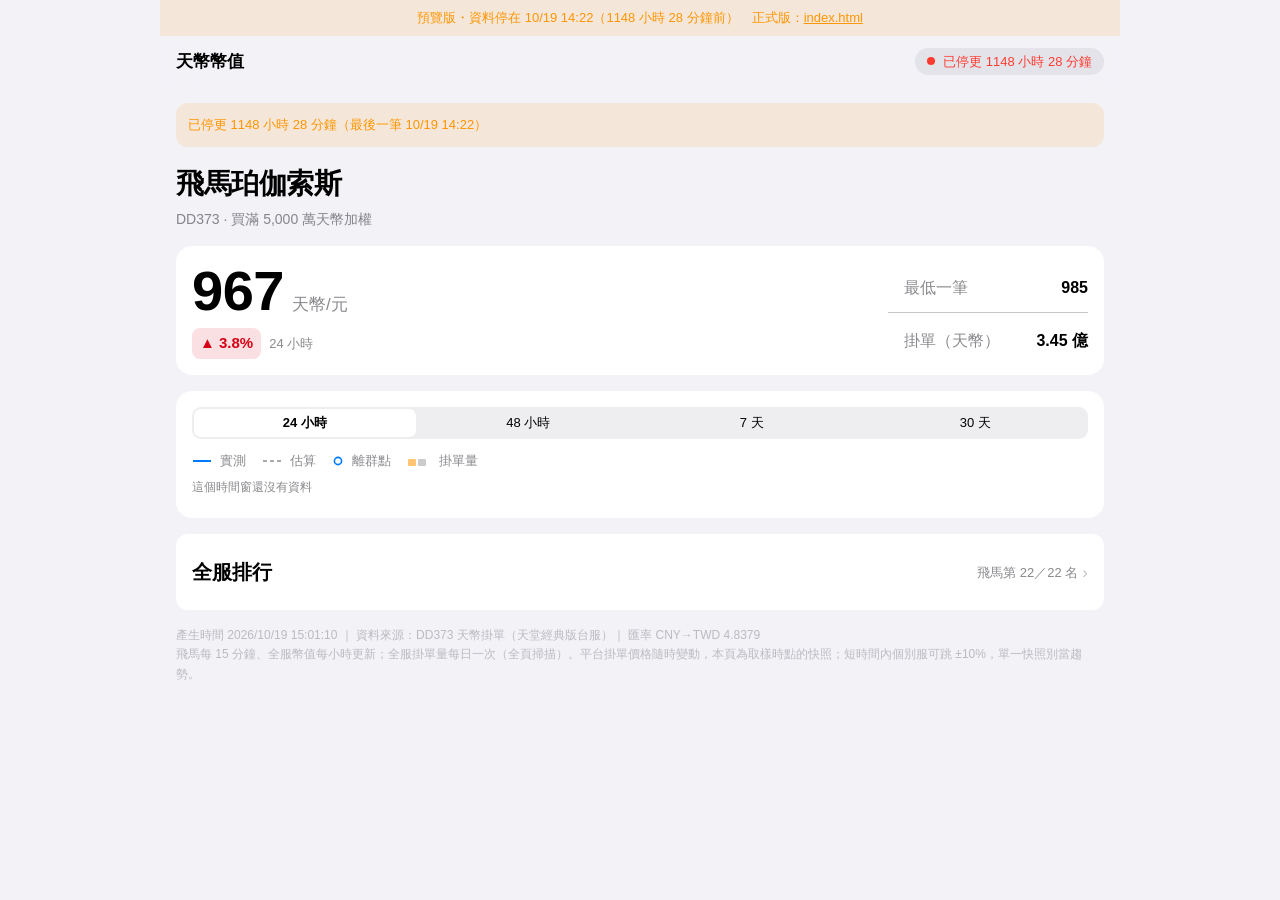
==== commit 87767a94: "preview: 走勢圖加掛單量柱（右軸＋2億薄市場線；10/18 前舊口徑畫灰）" ====
--- a/docs/preview.html
+++ b/docs/preview.html
@@ -35,6 +35,10 @@
   --on-accent: #FFFFFF;          /* 主色底上的文字（徽章、膠囊） */
   --seg-sel: #FFFFFF;            /* 分段控制「選中」的小方塊 */
   --warn-soft: rgba(255, 149, 0, .12);
+  --up: #D70015;                 /* 漲跌（台股慣例）：數字變大＝紅 ▲ */
+  --down: #248A3D;               /* 數字變小＝綠 ▼ */
+  --up-soft: rgba(215, 0, 21, .12);
+  --down-soft: rgba(36, 138, 61, .12);
 }
 @media (prefers-color-scheme: dark) {
   :root {
@@ -53,6 +57,10 @@
     --bad: #FF453A;
     --seg-sel: #636366;
     --warn-soft: rgba(255, 159, 10, .16);
+    --up: #FF453A;
+    --down: #30D158;
+    --up-soft: rgba(255, 69, 58, .12);
+    --down-soft: rgba(48, 209, 88, .12);
   }
 }
 
@@ -132,9 +140,11 @@
 td.pri, th.pri { color: var(--accent); }
 td.pri { background: var(--fill); }
 
-/* 漲跌不用紅綠（台灣紅＝漲，容易看反）：只用次要文字色＋▲▼ 與文字說明 */
-.up, .down { color: var(--label-2); }
-.flat { color: var(--label-3); }
+/* 漲跌：台股慣例——數字變大（1 台幣換到更多天幣）＝紅 ▲、數字變小＝綠 ▼；
+   四捨五入為 0.0% 時用灰色、不加箭頭。只用在漲跌小字與膠囊，大數字不上色。 */
+.up { color: var(--up); }
+.down { color: var(--down); }
+.flat { color: var(--label-2); }
 
 /* ---------- 全服排行（C 階段改成群組列表；此處先套色票） ---------- */
 table { width: 100%; border-collapse: collapse; }
@@ -198,6 +208,13 @@
 .chart svg .note-band { fill: var(--fill); }
 .chart svg .note-line { stroke: var(--gray); stroke-width: 1.5; stroke-dasharray: 4 3; }
 .chart svg .note-txt { fill: var(--label-2); font-size: 11px; }
+/* 掛單量柱（貼圖底）：橘色＝現行口徑；灰＝10/18 11:07 前只抓第 1 頁的舊口徑 */
+.chart svg .bar { fill: var(--warn); fill-opacity: .45; stroke: none; }
+.chart svg .bar-old { fill: var(--gray); fill-opacity: .45; }
+.chart svg .thin-stock { stroke: var(--label-2); stroke-width: 1; stroke-dasharray: 3 3; }
+.chart svg .stock-grid { stroke: var(--sep); stroke-width: 1; }
+.chart svg .stock-tick { fill: var(--label-2); font-size: 10px; }
+.chart svg .stock-axis { fill: var(--label-2); font-size: 10px; }
 
 /* 圖例（分段控制下方同一行） */
 .lgd { display: flex; gap: 16px; align-items: center; font-size: 13px; color: var(--label-2); margin: 0 0 8px; }
@@ -206,6 +223,8 @@
 .lgd .lg-real { stroke: var(--accent); stroke-width: 2; }
 .lgd .lg-est { stroke: var(--gray); stroke-width: 1.5; stroke-dasharray: 4 3; }
 .lgd .lg-band { fill: var(--accent); fill-opacity: .10; }
+.lgd .lg-bar { fill: var(--warn); fill-opacity: .55; }
+.lgd .lg-bar-old { fill: var(--gray); fill-opacity: .45; }
 
 /* 本時窗摘要（圖上方一行） */
 .wsum { font-size: 13px; color: var(--label-2); margin: 0 0 4px; }
@@ -223,6 +242,8 @@
 .tt.on { opacity: 1; }
 .tt .t1 { color: var(--label-2); font-size: 12px; }
 .tt .v { font-size: 15px; font-weight: 600; }
+.tt .stk { font-variant-numeric: tabular-nums; }
+.tt .stk .tag { font-size: 11px; padding: 1px 6px; margin-left: 2px; }
 .tt .src { color: var(--label-2); font-size: 12px; }
 
 /* ---------- 其他 ---------- */
@@ -256,12 +277,36 @@
 .hero-n { display: flex; align-items: baseline; gap: 8px; }
 .hero-n b { font-size: 48px; font-weight: 600; letter-spacing: -.5px; line-height: 1.05; }
 .hero-n span { font-size: 17px; color: var(--label-2); }
-.hero-l { margin: 8px 0 16px; font-size: 15px; color: var(--label-2); }
-.hero-3 { display: grid; grid-template-columns: repeat(3, 1fr); gap: 8px; }
-.hero-3 > div { background: var(--card-2); border-radius: 12px; padding: 12px; }
-.hero-3 label { display: block; font-size: 12px; color: var(--label-2); }
-.hero-3 b { font-size: 17px; font-weight: 600; }
 @media (min-width: 1024px) { .hero-n b { font-size: 56px; } }
+
+/* ---------- Hero：股票 App 式（大數字＋漲跌膠囊／iOS 列表） ---------- */
+.hero-main { min-width: 0; }
+.hero-chg { display: flex; align-items: center; gap: 8px; margin: 8px 0 0; }
+.chg-pill {
+  background: var(--fill); color: var(--label); font-weight: 600;
+  border-radius: 8px; padding: 4px 8px; font-size: 15px;
+  font-variant-numeric: tabular-nums; white-space: nowrap;
+}
+/* 膠囊：漲跌用同色約 12% 底；0.0% 用灰底灰字、不加箭頭 */
+.chg-pill.up { background: var(--up-soft); color: var(--up); }
+.chg-pill.down { background: var(--down-soft); color: var(--down); }
+.chg-pill.flat { background: var(--fill); color: var(--label-2); }
+.chg-when { font-size: 13px; color: var(--label-2); }
+.hero-list { margin: 16px 0 0; }
+.hero-row {
+  display: flex; align-items: center; justify-content: space-between; gap: 12px;
+  min-height: 44px; padding: 12px 0 12px 16px;
+  border-bottom: .5px solid var(--sep); font-size: 16px;
+}
+.hero-row:last-child { border-bottom: 0; padding-bottom: 0; }
+.hero-row .hl { color: var(--label-2); white-space: nowrap; }
+.hero-row .hv { color: var(--label); font-weight: 600; white-space: nowrap; text-align: right; }
+.hero-row .hl .tag { font-weight: 400; margin-left: 6px; }
+@media (min-width: 560px) {                     /* 桌機：大數字在左、列表在右（約 200px）垂直置中 */
+  .card.hero { display: flex; align-items: center; gap: 24px; }
+  .hero-main { flex: 1; }
+  .hero-list { flex: none; min-width: 200px; margin: 0; }   /* 寬度隨最寬一列（掛單＋薄市場 tag）自動長，數值仍與右緣對齊 */
+}
 
 /* ---------- 群組列表（iOS Settings 樣式） ---------- */
 .glist { margin: 0; padding: 0; }
@@ -286,11 +331,10 @@
 }
 .rrow.me .rline1 .nm { color: var(--accent); font-weight: 600; }
 .rline1 .vw { font-weight: 600; font-size: 16px; }
-.rline1 .dl { font-size: 13px; color: var(--label-3); min-width: 56px; text-align: right; }
-.rline1 .dl.hi { color: var(--label); font-weight: 600; }   /* |Δ| >= 2% 才強調（不用紅綠） */
+.rline1 .dl { font-size: 13px; min-width: 56px; text-align: right; }   /* 顏色由 .up／.down／.flat 決定 */
 .rline2 { font-size: 12px; color: var(--label-2); margin-top: 2px; }
 
-/* ---------- details（全服排行／口徑說明共用） ---------- */
+/* ---------- details（全服排行） ---------- */
 details.dsc > summary {
   display: flex; align-items: center; justify-content: space-between; gap: 8px;
   min-height: 44px; font-size: 20px; font-weight: 600;
@@ -309,10 +353,22 @@
 details.dsc[open] > summary .dsub::after { transform: rotate(90deg); }
 .dbody { margin-top: 12px; }
 
-/* ---------- 口徑說明 ---------- */
-.method p { margin: 0 0 8px; font-size: 13px; color: var(--label-2); }
-.method p b { color: var(--label); }
-.method .mt { font-size: 15px; font-weight: 600; color: var(--label); margin: 16px 0 8px; }
+
+/* ---------- 手機不換行（Hero 三格、群組列表標籤） ---------- */
+.hero-row .hl, .grow > span:first-child { white-space: nowrap; }
+
+/* ---------- 圖例：離群點與說明泡泡 ---------- */
+.lgd .li[data-tip] { cursor: pointer; }
+.lgd .lg-out { fill: none; stroke: var(--accent); stroke-width: 1.6; }
+.lgtip {
+  position: absolute; z-index: 6; max-width: 260px;
+  background: var(--card-2); color: var(--label);
+  border: .5px solid var(--sep); border-radius: 10px;
+  padding: 8px 12px; font-size: 13px; line-height: 1.45;
+}
+
+/* ---------- 說明泡泡 ---------- */
+[data-tip] { cursor: pointer; }
 
 .notice {
   margin: 0 0 16px; padding: 12px; border-radius: 12px;
@@ -321,25 +377,26 @@
 </style>
 </head>
 <body>
-<div class="preview-banner">預覽版・資料停在 10/17 02:13（<span data-ts="1792174421" data-rel="1">25 分鐘前</span>）　正式版：<a href="./index.html">index.html</a></div>
+<div class="preview-banner">預覽版・資料停在 10/19 14:22（<span data-ts="1792390925" data-rel="1">39 分鐘前</span>）　正式版：<a href="./index.html">index.html</a></div>
 <nav class="nav">
   <span class="nav-t">天幣幣值</span>
-  <span class="capsule" data-fresh><span class="d"></span><span data-ts="1792174421" data-rel="1">25 分鐘前</span></span>
+  <span class="capsule warn" data-fresh><span class="d"></span><span data-ts="1792390925" data-rel="1">資料延遲</span></span>
 </nav>
 
 <div class="notice bad" id="stale-banner" hidden></div>
 <header class="page-head">
   <h1>飛馬珀伽索斯</h1>
-  <p class="sub">DD373 · 買滿 5,000 萬天幣加權</p>
+  <p class="sub" data-tip="從最便宜的掛單一路往上買，湊滿 5,000 萬天幣的平均價；數字越大＝天幣越便宜">DD373 · 買滿 5,000 萬天幣加權</p>
 </header>
 
 <section class="card lg hero">
-  <div class="hero-n"><b>944</b><span>天幣/元</span></div>
-  <p class="hero-l">1 台幣買 944 天幣 · 天幣變便宜 2.5%（24 小時）</p>
-  <div class="hero-3">
-    <div><label>最低一筆</label><b>948</b></div>
-    <div><label>變現</label><b>988</b></div>
-    <div><label>掛單</label><b>1.60 億天幣</b> <span class="tag">薄市場</span></div>
+  <div class="hero-main">
+    <div class="hero-n"><b>967</b><span>天幣/元</span></div>
+    <div class="hero-chg"><span class="chg-pill up">▲ 3.8%</span><span class="chg-when">24 小時</span></div>
+  </div>
+  <div class="hero-list">
+    <div class="hero-row"><span class="hl" data-tip="全部掛單裡最便宜的一筆，小額才買得到這個價">最低一筆</span><span class="hv">985</span></div>
+    <div class="hero-row"><span class="hl">掛單（天幣）</span><span class="hv">3.45 億</span></div>
   </div>
 </section>
 
@@ -354,7 +411,8 @@
     </div>
     <div class="lgd">
       <span class="li"><svg width="20" height="8" viewBox="0 0 20 8" aria-hidden="true"><path class="lg-real" d="M1,4 H19"/></svg>實測</span>
-      <span class="li"><svg width="20" height="8" viewBox="0 0 20 8" aria-hidden="true"><path class="lg-est" d="M1,4 H19"/></svg>估算</span>
+      <span class="li" data-tip="10/14 19:01 以前沒有實測，用舊的實買序列 × 1.0003 換算；看趨勢可以，單點數字別當真"><svg width="20" height="8" viewBox="0 0 20 8" aria-hidden="true"><path class="lg-est" d="M1,4 H19"/></svg>估算</span>
+      <span class="li" data-tip="單次掃描偏離前後中位數太多，主線用中位數，圈圈標原始值"><svg width="12" height="12" viewBox="0 0 12 12" aria-hidden="true"><circle class="lg-out" cx="6" cy="6" r="3.6"/></svg>離群點</span>
     </div>
     <div class="panels">
       <div class="panel p24"><div class="wsum" data-win="24h"></div><div class="chart" data-win="24h"></div></div>
@@ -366,64 +424,17 @@
 </section>
 
 <section class="card">
-  <div class="glist">
-    <div class="grow"><span>買 5,000 萬天幣</span><span class="gv"><b>≈ NT$52,936</b></span></div>
-    <div class="grow"><span>掛單深度</span><span class="gv">總量 <b>1.60 億天幣</b>／買滿 5,000 萬天幣要吃 <b>8</b> 筆</span></div>
-    <div class="grow"><span>全服排名</span><span class="gv"><b>第 22／22 名</b> <span class="tag">移民參考</span></span></div>
-  </div>
-</section>
-
-<section class="card">
   <details class="dsc">
     <summary><span>全服排行</span><span class="dsub">飛馬第 22／22 名</span></summary>
-    <div class="dbody glist"><div class="rrow me"><div class="rline1"><span class="rk">22</span><span class="nm">飛馬珀伽索斯</span><span class="vw">944</span><span class="dl">▲ +0.5%</span></div><div class="rline2">① 948 ・ 變現 988 ・ 吃 8 筆 ・ 掛單 1.60 億天幣 ・ 買 5,000 萬天幣 ≈ NT$52,936</div></div><div class="rrow"><div class="rline1"><span class="rk">1</span><span class="nm">戰神馬爾斯</span><span class="vw">1,642</span><span class="dl">▼ −0.2%</span></div><div class="rline2">① 1,653 ・ 變現 1715 ・ 吃 7 筆 ・ 掛單 1.60 億天幣 ・ 買 5,000 萬天幣 ≈ NT$30,454</div></div><div class="rrow"><div class="rline1"><span class="rk">2</span><span class="nm">公牛克里特</span><span class="vw">1,636</span><span class="dl">▼ −1.8%</span></div><div class="rline2">① 1,649 ・ 變現 1823 ・ 吃 5 筆 ・ 掛單 2.64 億天幣 ・ 買 5,000 萬天幣 ≈ NT$30,573</div></div><div class="rrow"><div class="rline1"><span class="rk">3</span><span class="nm">天后海拉</span><span class="vw">1,629</span><span class="dl">▼ −0.2%</span></div><div class="rline2">① 1,635 ・ 變現 1901 ・ 吃 7 筆 ・ 掛單 1.93 億天幣 ・ 買 5,000 萬天幣 ≈ NT$30,693</div></div><div class="rrow"><div class="rline1"><span class="rk">4</span><span class="nm">半人馬涅索斯</span><span class="vw">1,618</span><span class="dl">▲ +0.8%</span></div><div class="rline2">① 1,622 ・ 變現 2076 ・ 吃 4 筆 ・ 掛單 4.09 億天幣 ・ 買 5,000 萬天幣 ≈ NT$30,904</div></div><div class="rrow"><div class="rline1"><span class="rk">5</span><span class="nm">月亮女神阿緹蜜斯</span><span class="vw">1,616</span><span class="dl">▲ +0.2%</span></div><div class="rline2">① 1,622 ・ 變現 1700 ・ 吃 4 筆 ・ 掛單 4.00 億天幣 ・ 買 5,000 萬天幣 ≈ NT$30,939</div></div><div class="rrow"><div class="rline1"><span class="rk">6</span><span class="nm">獅子涅墨亞</span><span class="vw">1,613</span><span class="dl">▼ −1.4%</span></div><div class="rline2">① 1,635 ・ 變現 2076 ・ 吃 7 筆 ・ 掛單 1.23 億天幣 ・ 買 5,000 萬天幣 ≈ NT$31,006</div></div><div class="rrow"><div class="rline1"><span class="rk">7</span><span class="nm">地獄犬刻耳柏洛斯</span><span class="vw">1,599</span><span class="dl">▼ −1.0%</span></div><div class="rline2">① 1,602 ・ 變現 1674 ・ 吃 2 筆 ・ 掛單 7.49 億天幣 ・ 買 5,000 萬天幣 ≈ NT$31,261</div></div><div class="rrow"><div class="rline1"><span class="rk">8</span><span class="nm">蛇髮女墨杜沙</span><span class="vw">1,584</span><span class="dl">▼ −0.1%</span></div><div class="rline2">① 1,597 ・ 變現 2076 ・ 吃 5 筆 ・ 掛單 3.43 億天幣 ・ 買 5,000 萬天幣 ≈ NT$31,557</div></div><div class="rrow"><div class="rline1"><span class="rk">9</span><span class="nm">勝利女神雅典娜</span><span class="vw">1,582</span><span class="dl">▲ +0.1%</span></div><div class="rline2">① 1,590 ・ 變現 1702 ・ 吃 5 筆 ・ 掛單 2.19 億天幣 ・ 買 5,000 萬天幣 ≈ NT$31,614</div></div><div class="rrow"><div class="rline1"><span class="rk">10</span><span class="nm">天神宙斯</span><span class="vw">1,518</span><span class="dl">– 0.0%</span></div><div class="rline2">① 1,549 ・ 變現 1729 ・ 吃 7 筆 ・ 掛單 4.25 億天幣 ・ 買 5,000 萬天幣 ≈ NT$32,936</div></div><div class="rrow"><div class="rline1"><span class="rk">11</span><span class="nm">愛神邱比特</span><span class="vw">1,509</span><span class="dl">▲ +0.6%</span></div><div class="rline2">① 1,526 ・ 變現 2076 ・ 吃 7 筆 ・ 掛單 3.28 億天幣 ・ 買 5,000 萬天幣 ≈ NT$33,136</div></div><div class="rrow"><div class="rline1"><span class="rk">12</span><span class="nm">海神波塞頓</span><span class="vw">1,481</span><span class="dl">▲ +0.2%</span></div><div class="rline2">① 1,494 ・ 變現 1565 ・ 吃 11 筆 ・ 掛單 1.68 億天幣 ・ 買 5,000 萬天幣 ≈ NT$33,768</div></div><div class="rrow"><div class="rline1"><span class="rk">13</span><span class="nm">水蛇許德拉</span><span class="vw">1,464</span><span class="dl">▼ −0.1%</span></div><div class="rline2">① 1,483 ・ 變現 1555 ・ 吃 8 筆 ・ 掛單 2.87 億天幣 ・ 買 5,000 萬天幣 ≈ NT$34,164</div></div><div class="rrow"><div class="rline1"><span class="rk">14</span><span class="nm">太陽神阿波羅</span><span class="vw">1,463</span><span class="dl">▼ −0.2%</span></div><div class="rline2">① 1,472 ・ 變現 1536 ・ 吃 8 筆 ・ 掛單 2.61 億天幣 ・ 買 5,000 萬天幣 ≈ NT$34,176</div></div><div class="rrow"><div class="rline1"><span class="rk">15</span><span class="nm">獨眼巨人庫克羅普斯</span><span class="vw">1,295</span><span class="dl">▼ −0.8%</span></div><div class="rline2">① 1,316 ・ 變現 1370 ・ 吃 10 筆 ・ 掛單 1.82 億天幣 ・ 買 5,000 萬天幣 ≈ NT$38,620</div></div><div class="rrow"><div class="rline1"><span class="rk">16</span><span class="nm">泰坦女神瑞亞</span><span class="vw">1,258</span><span class="dl">– 0.0%</span></div><div class="rline2">① 1,258 ・ 變現 1321 ・ 吃 2 筆 ・ 掛單 2.36 億天幣 ・ 買 5,000 萬天幣 ≈ NT$39,742</div></div><div class="rrow"><div class="rline1"><span class="rk">17</span><span class="nm">火神赫發斯特斯</span><span class="vw">1,255</span><span class="dl">▼ −0.1%</span></div><div class="rline2">① 1,258 ・ 變現 1306 ・ 吃 5 筆 ・ 掛單 8.34 億天幣 ・ 買 5,000 萬天幣 ≈ NT$39,850</div></div><div class="rrow"><div class="rline1"><span class="rk">18</span><span class="nm">美神維納斯</span><span class="vw">1,229</span><span class="dl">▼ −0.6%</span></div><div class="rline2">① 1,236 ・ 變現 2076 ・ 吃 6 筆 ・ 掛單 2.93 億天幣 ・ 買 5,000 萬天幣 ≈ NT$40,673</div></div><div class="rrow"><div class="rline1"><span class="rk">19</span><span class="nm">牛人彌諾陶洛斯</span><span class="vw">1,134</span><span class="dl">▼ −0.1%</span></div><div class="rline2">① 1,147 ・ 變現 2076 ・ 吃 8 筆 ・ 掛單 2.36 億天幣 ・ 買 5,000 萬天幣 ≈ NT$44,077</div></div><div class="rrow"><div class="rline1"><span class="rk">20</span><span class="nm">收獲女神蒂蜜特</span><span class="vw">1,096</span><span class="dl">▼ −1.0%</span></div><div class="rline2">① 1,122 ・ 變現 2076 ・ 吃 12 筆 ・ 掛單 0.83 億天幣 ・ 買 5,000 萬天幣 ≈ NT$45,620</div></div><div class="rrow"><div class="rline1"><span class="rk">21</span><span class="nm">冥王黑帝斯</span><span class="vw">1,051</span><span class="dl">▲ +0.6%</span></div><div class="rline2">① 1,076 ・ 變現 1140 ・ 吃 9 筆 ・ 掛單 0.84 億天幣 ・ 買 5,000 萬天幣 ≈ NT$47,588</div></div></div>
-  </details>
-</section>
-
-<section class="card">
-  <h2>移民期均值 vs 近 3 天<span>基準期 9/17~9/29＝第 2 次移民期（估算）／近 3 天（實測為主）｜同一把尺＝② 買滿 5,000 萬天幣加權</span></h2>
-  <div class="split">
-    <div><h3>天幣變便宜（1 元買到更多天幣）</h3><ul class='movers up'><li><b>公牛克里特</b> +60.9%<span class='muted'>（1,015 → 1,634 天幣/元）</span></li><li><b>半人馬涅索斯</b> +10.4%<span class='muted'>（1,483 → 1,637 天幣/元）</span></li><li><b>天后海拉</b> +9.3%<span class='muted'>（1,466 → 1,602 天幣/元）</span></li><li><b>蛇髮女墨杜沙</b> +8.3%<span class='muted'>（1,475 → 1,597 天幣/元）</span></li></ul></div>
-    <div><h3>天幣變貴（1 元買到更少天幣）</h3><ul class='movers down'><li><b>飛馬珀伽索斯</b> -37.8%<span class='muted'>（1,478 → 919 天幣/元）</span></li><li><b>冥王黑帝斯</b> -29.8%<span class='muted'>（1,499 → 1,053 天幣/元）</span></li><li><b>收獲女神蒂蜜特</b> -23.6%<span class='muted'>（1,475 → 1,126 天幣/元）</span></li><li><b>牛人彌諾陶洛斯</b> -21.7%<span class='muted'>（1,486 → 1,164 天幣/元）</span></li></ul></div>
-  </div>
-</section>
-
-<section class="card">
-  <details class="dsc">
-    <summary><span>口徑說明</span><span class="dsub">方法論</span></summary>
-    <div class="dbody method">
-      <p class="mt">同一把尺：② 買滿 5,000 萬天幣加權</p>
-      <p><b>② 買滿 5,000 萬天幣加權（本頁主數字）</b>＝從最便宜的掛單往上吃、累積到 5,000 萬天幣為止的加權平均單價，換算成天幣／元（<b>數字越大＝天幣越便宜</b>）。</p>
-      <p><b>① 最低一筆</b>＝全檔位最便宜的單筆單價（小額真的買得到的價，單位同為天幣/元）。</p>
-      <p><b>變現</b>＝DD373 收購區掛單（數字越小＝賣天幣換到越多台幣）。</p>
-      <p class="mt">掛單深度：筆數定義</p>
-      <p><b>n 筆</b>＝抓到的掛單則數（已去重，並濾掉起售 &lt;50 萬天幣、單價 &lt;0.5 或 &gt;8 元/萬天幣的異常卡）。</p>
-      <p><b>有效 n 筆</b>＝其中庫存 ≥1,000 萬天幣的現貨筆數（大額買得到的部分）。</p>
-      <p><b>吃筆</b>＝從最便宜的掛單往上吃到 5,000 萬天幣為止、總共吃掉的筆數（最後一筆可能只吃一部分）。</p>
-      <p class="mt">取樣與更新</p>
-      <p>全服 22 台每小時掃 1 次；飛馬另外每 15 分鐘輕掃 1 次（只影響飛馬數字與告警）。時間一律 Asia/Taipei。</p>
-      <p>台幣金額＝② 加權幣值換算（買 5,000 萬天幣的成本），匯率 CNY→TWD 4.8170（產生時）。</p>
-      <p class="mt">估算段（灰色虛線）</p>
-      <p>實測 ② 從 10/14 19:01 開始記錄；更早的資料用舊的「實買」序列 × 比率 0.9996 換算（比率取自兩者同時段的實測配對，誤差 &lt;1%）。估算段的趨勢可信，但<b>絕對值只能當參考</b>，不要與實測逐點比大小。</p>
-      <p class="mt">降採樣與圖上註記</p>
-      <p>7 天窗把實測聚合成 <b>1 小時中位數</b>、30 天窗聚合成 <b>4 小時中位數</b>；淡色帶是該時段的 <b>min–max</b> 區間。滑過去看得到該時段的中位數、區間與筆數；某個時段完全沒資料就斷線，不會硬連。</p>
-      <p>圖上的淡色背景帶＝<b>第 2 次移民期（9/16–9/29）</b>；虛線直線＝實測 ② 開始記錄的時間（<b>10/14 19:01</b>）。</p>
-      <p>斷線規則：<b>原始點</b>相鄰超過 30 分鐘就斷線；<b>7 天窗（1 小時聚合）中斷 3 小時以內不會在圖上斷線</b>；30 天窗（4 小時聚合）中斷 12 小時以內不會斷線（圖上看不出短暫中斷，數字本身一樣會缺）。</p>
-      <p class="mt">薄市場</p>
-      <p>掛單總量 &lt;2 億天幣時，單一賣家就能推動數字 → 一律標「薄市場」，看趨勢不要看單點。</p>
-      <p class="mt">排名的用途</p>
-      <p>平時天幣不能跨服，全服排名只在<b>移民時</b>有意義（移民參考）。</p>
-      <p class="mt">資料來源</p>
-      <p>DD373 天幣掛單（天堂經典版台服），本次掃到 22／22 台。</p>
-    </div>
+    <div class="dbody glist"><div class="rrow me"><div class="rline1"><span class="rk">22</span><span class="nm">飛馬珀伽索斯</span><span class="vw">967</span><span class="dl down">▼ 1.4%</span></div><div class="rline2">最低一筆 985 ・ <span data-tip="全部掛單的庫存總和。飛馬即時（每 15 分鐘）、其他服每日一次全頁掃描">掛單 3.45 億天幣</span></div></div><div class="rrow"><div class="rline1"><span class="rk">1</span><span class="nm">月亮女神阿緹蜜斯</span><span class="vw">1,680</span><span class="dl up">▲ 0.9%</span></div><div class="rline2">最低一筆 1,680 ・ <span data-tip="全部掛單的庫存總和。飛馬即時（每 15 分鐘）、其他服每日一次全頁掃描">掛單 4.25 億天幣</span></div></div><div class="rrow"><div class="rline1"><span class="rk">2</span><span class="nm">公牛克里特</span><span class="vw">1,649</span><span class="dl down">▼ 0.6%</span></div><div class="rline2">最低一筆 1,660 ・ <span data-tip="全部掛單的庫存總和。飛馬即時（每 15 分鐘）、其他服每日一次全頁掃描">掛單 3.77 億天幣</span></div></div><div class="rrow"><div class="rline1"><span class="rk">3</span><span class="nm">獅子涅墨亞</span><span class="vw">1,648</span><span class="dl flat">0.0%</span></div><div class="rline2">最低一筆 1,654 ・ <span data-tip="全部掛單的庫存總和。飛馬即時（每 15 分鐘）、其他服每日一次全頁掃描">掛單 1.63 億天幣</span></div></div><div class="rrow"><div class="rline1"><span class="rk">4</span><span class="nm">半人馬涅索斯</span><span class="vw">1,646</span><span class="dl up">▲ 0.4%</span></div><div class="rline2">最低一筆 1,660 ・ <span data-tip="全部掛單的庫存總和。飛馬即時（每 15 分鐘）、其他服每日一次全頁掃描">掛單 4.78 億天幣</span></div></div><div class="rrow"><div class="rline1"><span class="rk">5</span><span class="nm">戰神馬爾斯</span><span class="vw">1,646</span><span class="dl up">▲ 1.2%</span></div><div class="rline2">最低一筆 1,654 ・ <span data-tip="全部掛單的庫存總和。飛馬即時（每 15 分鐘）、其他服每日一次全頁掃描">掛單 3.39 億天幣</span></div></div><div class="rrow"><div class="rline1"><span class="rk">6</span><span class="nm">天后海拉</span><span class="vw">1,643</span><span class="dl down">▼ 0.1%</span></div><div class="rline2">最低一筆 1,648 ・ <span data-tip="全部掛單的庫存總和。飛馬即時（每 15 分鐘）、其他服每日一次全頁掃描">掛單 6.88 億天幣</span></div></div><div class="rrow"><div class="rline1"><span class="rk">7</span><span class="nm">地獄犬刻耳柏洛斯</span><span class="vw">1,625</span><span class="dl up">▲ 0.2%</span></div><div class="rline2">最低一筆 1,654 ・ <span data-tip="全部掛單的庫存總和。飛馬即時（每 15 分鐘）、其他服每日一次全頁掃描">掛單 7.67 億天幣</span></div></div><div class="rrow"><div class="rline1"><span class="rk">8</span><span class="nm">勝利女神雅典娜</span><span class="vw">1,606</span><span class="dl flat">0.0%</span></div><div class="rline2">最低一筆 1,606 ・ <span data-tip="全部掛單的庫存總和。飛馬即時（每 15 分鐘）、其他服每日一次全頁掃描">掛單 1.77 億天幣</span></div></div><div class="rrow"><div class="rline1"><span class="rk">9</span><span class="nm">水蛇許德拉</span><span class="vw">1,593</span><span class="dl up">▲ 0.2%</span></div><div class="rline2">最低一筆 1,600 ・ <span data-tip="全部掛單的庫存總和。飛馬即時（每 15 分鐘）、其他服每日一次全頁掃描">掛單 5.65 億天幣</span></div></div><div class="rrow"><div class="rline1"><span class="rk">10</span><span class="nm">蛇髮女墨杜沙</span><span class="vw">1,572</span><span class="dl up">▲ 0.1%</span></div><div class="rline2">最低一筆 1,602 ・ <span data-tip="全部掛單的庫存總和。飛馬即時（每 15 分鐘）、其他服每日一次全頁掃描">掛單 3.81 億天幣</span></div></div><div class="rrow"><div class="rline1"><span class="rk">11</span><span class="nm">海神波塞頓</span><span class="vw">1,550</span><span class="dl flat">0.0%</span></div><div class="rline2">最低一筆 1,554 ・ <span data-tip="全部掛單的庫存總和。飛馬即時（每 15 分鐘）、其他服每日一次全頁掃描">掛單 4.25 億天幣</span></div></div><div class="rrow"><div class="rline1"><span class="rk">12</span><span class="nm">愛神邱比特</span><span class="vw">1,539</span><span class="dl up">▲ 0.3%</span></div><div class="rline2">最低一筆 1,543 ・ <span data-tip="全部掛單的庫存總和。飛馬即時（每 15 分鐘）、其他服每日一次全頁掃描">掛單 4.90 億天幣</span></div></div><div class="rrow"><div class="rline1"><span class="rk">13</span><span class="nm">天神宙斯</span><span class="vw">1,532</span><span class="dl up">▲ 0.7%</span></div><div class="rline2">最低一筆 1,533 ・ <span data-tip="全部掛單的庫存總和。飛馬即時（每 15 分鐘）、其他服每日一次全頁掃描">掛單 7.70 億天幣</span></div></div><div class="rrow"><div class="rline1"><span class="rk">14</span><span class="nm">太陽神阿波羅</span><span class="vw">1,514</span><span class="dl down">▼ 0.3%</span></div><div class="rline2">最低一筆 1,531 ・ <span data-tip="全部掛單的庫存總和。飛馬即時（每 15 分鐘）、其他服每日一次全頁掃描">掛單 6.40 億天幣</span></div></div><div class="rrow"><div class="rline1"><span class="rk">15</span><span class="nm">獨眼巨人庫克羅普斯</span><span class="vw">1,424</span><span class="dl flat">0.0%</span></div><div class="rline2">最低一筆 1,426 ・ <span data-tip="全部掛單的庫存總和。飛馬即時（每 15 分鐘）、其他服每日一次全頁掃描">掛單 4.83 億天幣</span></div></div><div class="rrow"><div class="rline1"><span class="rk">16</span><span class="nm">泰坦女神瑞亞</span><span class="vw">1,335</span><span class="dl down">▼ 0.4%</span></div><div class="rline2">最低一筆 1,360 ・ <span data-tip="全部掛單的庫存總和。飛馬即時（每 15 分鐘）、其他服每日一次全頁掃描">掛單 3.50 億天幣</span></div></div><div class="rrow"><div class="rline1"><span class="rk">17</span><span class="nm">收獲女神蒂蜜特</span><span class="vw">1,308</span><span class="dl up">▲ 0.1%</span></div><div class="rline2">最低一筆 1,311 ・ <span data-tip="全部掛單的庫存總和。飛馬即時（每 15 分鐘）、其他服每日一次全頁掃描">掛單 3.29 億天幣</span></div></div><div class="rrow"><div class="rline1"><span class="rk">18</span><span class="nm">火神赫發斯特斯</span><span class="vw">1,267</span><span class="dl down">▼ 0.2%</span></div><div class="rline2">最低一筆 1,272 ・ <span data-tip="全部掛單的庫存總和。飛馬即時（每 15 分鐘）、其他服每日一次全頁掃描">掛單 8.16 億天幣</span></div></div><div class="rrow"><div class="rline1"><span class="rk">19</span><span class="nm">美神維納斯</span><span class="vw">1,242</span><span class="dl down">▼ 0.2%</span></div><div class="rline2">最低一筆 1,244 ・ <span data-tip="全部掛單的庫存總和。飛馬即時（每 15 分鐘）、其他服每日一次全頁掃描">掛單 2.04 億天幣</span></div></div><div class="rrow"><div class="rline1"><span class="rk">20</span><span class="nm">牛人彌諾陶洛斯</span><span class="vw">1,148</span><span class="dl up">▲ 0.3%</span></div><div class="rline2">最低一筆 1,186 ・ <span data-tip="全部掛單的庫存總和。飛馬即時（每 15 分鐘）、其他服每日一次全頁掃描">掛單 1.88 億天幣</span></div></div><div class="rrow"><div class="rline1"><span class="rk">21</span><span class="nm">冥王黑帝斯</span><span class="vw">1,099</span><span class="dl up">▲ 0.7%</span></div><div class="rline2">最低一筆 1,103 ・ <span data-tip="全部掛單的庫存總和。飛馬即時（每 15 分鐘）、其他服每日一次全頁掃描">掛單 2.32 億天幣</span></div></div></div>
   </details>
 </section>
 <footer>
-  產生時間 2026/10/17 02:39:23 ｜ 資料來源：DD373 天幣掛單（天堂經典版台服）｜ 匯率 CNY→TWD 4.8170<br>
-  平台掛單價格隨時變動，本頁為取樣時點的快照；短時間內個別服可跳 ±10%，單一快照別當趨勢。
+  產生時間 2026/10/19 15:01:10 ｜ 資料來源：DD373 天幣掛單（天堂經典版台服）｜ 匯率 CNY→TWD 4.8379<br>
+  飛馬每 15 分鐘、全服幣值每小時更新；全服掛單量每日一次（全頁掃描）。平台掛單價格隨時變動，本頁為取樣時點的快照；短時間內個別服可跳 ±10%，單一快照別當趨勢。
 </footer>
-<script type="application/json" id="chart-data">{"now":1792175963,"r":0.99961,"real":[[1791975660,945.3,945.3,0],[1791976080,944.0,944.0,0],[1791977580,942.6,942.6,0],[1791977820,942.6,942.6,0],[1791978720,944.0,944.0,0],[1791979620,944.9,944.9,0],[1791980520,945.1,945.1,0],[1791980760,944.3,944.3,0],[1791981420,945.4,945.4,0],[1791981720,939.5,939.5,0],[1791981780,939.5,939.5,0],[1791982320,937.5,937.5,0],[1791983220,942.3,942.3,0],[1791983280,942.3,942.3,0],[1791984120,941.9,941.9,0],[1791984180,941.9,941.9,0],[1791985020,937.3,937.3,0],[1791985920,928.2,928.2,0],[1791986820,928.3,928.3,0],[1791987720,930.7,930.7,0],[1791987840,930.7,930.7,0],[1791988620,928.8,928.8,0],[1791989520,930.2,930.2,0],[1791990420,934.9,934.9,0],[1791991320,940.1,940.1,0],[1791991440,940.1,940.1,0],[1791992220,942.5,942.5,0],[1791993120,943.6,943.6,0],[1791994020,949.7,949.7,0],[1791994920,949.7,949.7,0],[1791995160,947.1,947.1,0],[1791995820,946.1,946.1,0],[1791996720,942.6,942.6,0],[1791997620,944.0,950.6,1],[1791998520,944.0,944.0,0],[1791998760,944.0,944.0,0],[1791999420,942.4,942.4,0],[1792000320,942.4,942.4,0],[1792001220,942.4,942.4,0],[1792002120,936.3,936.3,0],[1792003020,936.3,936.3,0],[1792003920,937.3,937.3,0],[1792004820,937.9,937.9,0],[1792005660,937.9,937.9,0],[1792005720,937.9,937.9,0],[1792006620,936.3,936.3,0],[1792007520,936.3,936.3,0],[1792008420,936.3,936.3,0],[1792009260,936.3,936.3,0],[1792009320,936.3,936.3,0],[1792010220,936.3,936.3,0],[1792011120,936.3,936.3,0],[1792012020,936.3,936.3,0],[1792012920,936.3,936.3,0],[1792013820,936.3,936.3,0],[1792014720,936.3,936.3,0],[1792015620,933.9,933.9,0],[1792016520,933.7,933.7,0],[1792017420,933.7,933.7,0],[1792018320,933.7,933.7,0],[1792019220,933.7,933.7,0],[1792020120,933.7,933.7,0],[1792020420,933.7,933.7,0],[1792021020,933.7,933.7,0],[1792021920,933.7,933.7,0],[1792022820,933.7,933.7,0],[1792023720,930.0,930.0,0],[1792023780,930.0,930.0,0],[1792024620,930.0,930.0,0],[1792025520,930.0,930.0,0],[1792026420,927.9,927.9,0],[1792027320,927.9,927.9,0],[1792027380,927.9,927.9,0],[1792028220,928.2,928.2,0],[1792029120,928.1,929.0,1],[1792030020,928.1,928.1,0],[1792030920,923.9,923.9,0],[1792031220,923.9,923.9,0],[1792031820,923.9,923.9,0],[1792032720,925.5,925.5,0],[1792033620,926.3,926.3,0],[1792034520,924.6,924.6,0],[1792034640,924.6,924.6,0],[1792035420,929.4,929.4,0],[1792036320,930.8,930.8,0],[1792037220,927.1,927.1,0],[1792038120,925.7,925.7,0],[1792038300,925.7,925.7,0],[1792039020,923.1,923.1,0],[1792039920,923.2,923.2,0],[1792040820,923.7,923.7,0],[1792041720,923.7,928.0,1],[1792041960,924.0,928.0,1],[1792042620,923.7,923.7,0],[1792043520,924.0,924.0,0],[1792044420,924.0,924.0,0],[1792045320,925.1,925.1,0],[1792045500,925.1,925.1,0],[1792046220,924.0,924.0,0],[1792047120,917.1,917.1,0],[1792048020,897.3,897.3,0],[1792048920,907.7,907.7,0],[1792049040,899.2,863.0,1],[1792049820,899.2,899.2,0],[1792050720,901.5,901.5,0],[1792051620,893.1,893.1,0],[1792052460,876.5,876.5,0],[1792052520,876.5,876.5,0],[1792053420,876.1,876.1,0],[1792054320,879.2,879.2,0],[1792055220,879.2,879.2,0],[1792056120,878.5,878.5,0],[1792056360,878.5,878.5,0],[1792057020,872.2,872.2,0],[1792057920,872.2,872.2,0],[1792058820,873.1,873.1,0],[1792059720,873.1,873.1,0],[1792060620,877.8,877.8,0],[1792061520,879.1,879.1,0],[1792062420,879.1,879.1,0],[1792063320,881.5,881.5,0],[1792063500,881.5,881.5,0],[1792064220,881.4,881.4,0],[1792065120,882.8,882.8,0],[1792066020,883.5,883.5,0],[1792066920,885.8,885.8,0],[1792067820,890.4,890.4,0],[1792068720,894.2,894.2,0],[1792069620,897.2,897.2,0],[1792070460,898.8,898.8,0],[1792070520,898.8,898.8,0],[1792071420,903.0,903.0,0],[1792072320,904.6,904.6,0],[1792073220,903.0,918.7,1],[1792074120,902.4,902.4,0],[1792074360,902.4,902.4,0],[1792075020,903.9,903.9,0],[1792075920,910.6,910.6,0],[1792076820,917.7,917.7,0],[1792077720,907.9,907.9,0],[1792077780,907.9,907.9,0],[1792078620,936.5,936.5,0],[1792079520,936.5,936.5,0],[1792080420,936.5,936.5,0],[1792081260,936.5,936.5,0],[1792081320,936.5,936.5,0],[1792082220,936.5,936.5,0],[1792083120,936.5,936.5,0],[1792084020,936.5,936.5,0],[1792084920,936.5,936.5,0],[1792085040,936.5,936.5,0],[1792085820,936.5,936.5,0],[1792086720,935.0,935.0,0],[1792087620,935.0,935.0,0],[1792088520,935.0,935.0,0],[1792089420,921.1,921.1,0],[1792090320,921.1,921.1,0],[1792091220,921.1,921.1,0],[1792092120,921.1,921.1,0],[1792092240,921.1,921.1,0],[1792093020,921.1,921.1,0],[1792093920,921.1,921.1,0],[1792094820,921.1,921.1,0],[1792095720,921.1,921.1,0],[1792095840,921.1,921.1,0],[1792096620,921.1,921.1,0],[1792097520,921.1,921.1,0],[1792098420,921.1,921.1,0],[1792099320,921.1,921.1,0],[1792099380,921.1,921.1,0],[1792100220,921.1,921.1,0],[1792101120,921.1,921.1,0],[1792102020,921.1,921.1,0],[1792102920,921.1,921.1,0],[1792103220,921.1,921.1,0],[1792103820,920.5,920.5,0],[1792104720,920.5,920.5,0],[1792105620,920.5,920.5,0],[1792106520,919.4,919.4,0],[1792107420,919.4,919.4,0],[1792108320,919.4,919.4,0],[1792109220,910.3,910.3,0],[1792110120,908.2,908.2,0],[1792110240,899.0,899.0,0],[1792111020,890.4,890.4,0],[1792111920,889.8,889.8,0],[1792112820,888.0,888.0,0],[1792113720,886.3,886.3,0],[1792113900,886.3,886.3,0],[1792114620,882.9,882.9,0],[1792115520,882.5,882.5,0],[1792116420,882.5,882.5,0],[1792117320,882.9,882.9,0],[1792117560,882.9,882.9,0],[1792118220,885.7,885.7,0],[1792119120,891.8,891.8,0],[1792120020,894.9,894.9,0],[1792120920,895.7,895.7,0],[1792121040,896.2,896.2,0],[1792121820,896.5,896.5,0],[1792122720,896.2,896.2,0],[1792123620,896.2,896.2,0],[1792124520,896.7,896.7,0],[1792125420,897.1,897.1,0],[1792126320,899.8,899.8,0],[1792127220,899.8,899.8,0],[1792128120,900.5,900.5,0],[1792128360,900.5,900.5,0],[1792129020,900.5,900.5,0],[1792129920,900.5,900.5,0],[1792130820,901.1,901.1,0],[1792131720,901.1,901.1,0],[1792131840,901.1,901.1,0],[1792132620,901.1,901.1,0],[1792133520,901.1,901.1,0],[1792134420,902.6,902.6,0],[1792135320,902.6,902.6,0],[1792136220,902.6,902.6,0],[1792137120,902.6,902.6,0],[1792138020,902.6,902.6,0],[1792138920,903.1,903.1,0],[1792139160,903.1,903.1,0],[1792139820,903.1,903.1,0],[1792140720,903.3,903.3,0],[1792141620,903.1,903.1,0],[1792142520,902.9,902.9,0],[1792142760,903.1,903.1,0],[1792143420,903.2,903.2,0],[1792144320,905.3,905.3,0],[1792145220,906.9,906.9,0],[1792146120,908.2,908.2,0],[1792146180,908.2,908.2,0],[1792147020,911.0,911.0,0],[1792147920,911.0,911.0,0],[1792148820,909.9,909.9,0],[1792149720,909.4,909.4,0],[1792150620,909.0,909.0,0],[1792151520,909.5,909.5,0],[1792152420,915.6,915.6,0],[1792153320,917.1,917.1,0],[1792153620,917.1,917.1,0],[1792154220,917.7,917.7,0],[1792155120,923.3,923.3,0],[1792156020,932.2,932.2,0],[1792156860,938.5,938.5,0],[1792156920,938.5,938.5,0],[1792157820,939.1,939.1,0],[1792158720,939.2,939.2,0],[1792159620,939.6,939.6,0],[1792160520,943.0,943.0,0],[1792160580,943.0,943.0,0],[1792161420,943.3,943.3,0],[1792162320,944.9,944.9,0],[1792163220,945.5,945.5,0],[1792164120,941.1,941.1,0],[1792164300,940.8,940.8,0],[1792165020,934.8,934.8,0],[1792165920,943.9,943.9,0],[1792166820,937.2,937.2,0],[1792167660,939.5,939.5,0],[1792167720,939.5,939.5,0],[1792168620,933.9,933.9,0],[1792169520,935.9,935.9,0],[1792170420,943.3,943.3,0],[1792171320,943.7,943.7,0],[1792172220,943.7,943.7,0],[1792173120,943.7,943.7,0],[1792174020,943.7,943.7,0],[1792174380,944.5,944.5,0],[1792174920,944.5,944.5,0],[1792175820,944.5,944.5,0]],"est":[[1789471320,1279.5],[1789471680,1279.5],[1789484400,1322.5],[1789513200,1253.5],[1789531200,1288.5],[1789552800,1365.5],[1789570800,1429.4],[1789599600,1430.4],[1789617600,1438.4],[1789639200,1505.4],[1789657200,1537.4],[1789686000,1504.4],[1789704000,1534.4],[1789725600,1472.4],[1789743600,1481.4],[1789772400,1472.4],[1789790400,1494.4],[1789812000,1472.4],[1789830060,1481.4],[1789858800,1472.4],[1789869240,1487.4],[1789876800,1487.4],[1789898400,1492.4],[1789916400,1492.4],[1789945200,1492.4],[1789963200,1497.4],[1789966860,1497.4],[1789984800,1487.4],[1790002800,1481.4],[1790031600,1451.4],[1790049600,1332.5],[1790071200,1412.5],[1790089200,1442.4],[1790118000,1386.5],[1790136000,1447.4],[1790157600,1477.4],[1790175600,1488.4],[1790204400,1472.4],[1790222400,1488.4],[1790244000,1516.4],[1790262000,1488.4],[1790290860,1461.4],[1790308800,1458.4],[1790330400,1507.4],[1790348400,1505.4],[1790377200,1505.4],[1790395200,1506.4],[1790416800,1517.4],[1790434800,1506.4],[1790463600,1506.4],[1790481600,1507.4],[1790503200,1495.4],[1790521200,1506.4],[1790550000,1475.4],[1790568000,1476.4],[1790589600,1449.4],[1790607600,1459.4],[1790636400,1464.4],[1790654400,1467.4],[1790676000,1467.4],[1790694000,1452.4],[1790722800,1408.5],[1790735940,1121.6],[1790740800,1075.6],[1790762400,1240.5],[1790780400,1207.5],[1790809200,1136.6],[1790827200,1162.5],[1790848800,1170.5],[1790866800,1189.5],[1790895600,1197.5],[1790913600,1209.5],[1790935200,1223.5],[1790953200,1237.5],[1790982000,1244.5],[1791000000,1259.5],[1791021600,1306.5],[1791039600,1318.5],[1791068400,1327.5],[1791086400,1340.5],[1791108000,1362.5],[1791126000,1402.5],[1791154800,1369.5],[1791172800,1369.5],[1791194400,1378.5],[1791212400,1384.5],[1791241200,1369.5],[1791259200,1363.5],[1791280800,1363.5],[1791298800,1365.5],[1791327600,1315.5],[1791345600,1137.6],[1791367200,1152.6],[1791385200,1114.6],[1791414000,1096.6],[1791432000,1107.6],[1791453600,1097.6],[1791471600,1098.6],[1791500400,1052.6],[1791518400,1053.6],[1791540000,964.6],[1791558000,1035.6],[1791586800,964.6],[1791604800,962.6],[1791626400,953.6],[1791644400,966.6],[1791673200,962.6],[1791691200,863.7],[1791712800,912.6],[1791730800,962.6],[1791759600,946.6],[1791777600,971.6],[1791799200,999.6],[1791817200,994.6],[1791846000,994.6],[1791864000,998.6],[1791885600,998.6],[1791903600,975.6],[1791932400,963.6],[1791950400,930.6],[1791972000,942.6]],"agg":{"7d":[[1791975600,944.0,944.0,0,942.6,945.3,5],[1791979200,944.3,944.3,0,937.5,945.4,7],[1791982800,941.9,941.9,0,928.2,942.3,6],[1791986400,941.9,930.2,1,928.3,930.7,5],[1791990000,940.1,940.1,0,934.9,943.6,5],[1791993600,947.1,947.1,0,942.6,949.7,5],[1791997200,944.0,944.0,0,942.4,950.6,5],[1792000800,936.8,936.8,0,936.3,942.4,4],[1792004400,937.9,937.9,0,936.3,937.9,5],[1792008000,936.3,936.3,0,936.3,936.3,5],[1792011600,936.3,936.3,0,936.3,936.3,4],[1792015200,933.7,933.7,0,933.7,933.9,4],[1792018800,933.7,933.7,0,933.7,933.7,5],[1792022400,930.0,930.0,0,930.0,933.7,5],[1792026000,927.9,927.9,0,927.9,929.0,5],[1792029600,923.9,923.9,0,923.9,928.1,5],[1792033200,926.3,926.3,0,924.6,930.8,5],[1792036800,924.0,925.7,1,923.1,927.1,5],[1792040400,924.0,924.0,0,923.7,928.0,5],[1792044000,924.0,924.0,0,917.1,925.1,5],[1792047600,899.2,899.2,0,863.0,907.7,5],[1792051200,876.5,876.5,0,876.1,893.1,5],[1792054800,878.5,878.5,0,872.2,879.2,5],[1792058400,875.5,875.5,0,873.1,879.1,4],[1792062000,881.5,881.5,0,879.1,882.8,5],[1792065600,888.1,888.1,0,883.5,894.2,4],[1792069200,898.8,898.8,0,897.2,904.6,5],[1792072800,903.9,903.9,0,902.4,918.7,5],[1792076400,917.7,917.7,0,907.9,936.5,5],[1792080000,936.5,936.5,0,936.5,936.5,5],[1792083600,936.5,936.5,0,935.0,936.5,5],[1792087200,928.0,928.0,0,921.1,935.0,4],[1792090800,921.1,921.1,0,921.1,921.1,5],[1792094400,921.1,921.1,0,921.1,921.1,5],[1792098000,921.1,921.1,0,921.1,921.1,5],[1792101600,921.1,921.1,0,920.5,921.1,5],[1792105200,919.4,919.4,0,919.4,920.5,4],[1792108800,899.0,899.0,0,889.8,910.3,5],[1792112400,886.3,886.3,0,882.5,888.0,5],[1792116000,896.2,882.9,1,882.5,891.8,5],[1792119600,896.2,896.2,0,894.9,896.5,5],[1792123200,896.9,896.9,0,896.2,899.8,4],[1792126800,900.5,900.5,0,899.8,900.5,5],[1792130400,901.1,901.1,0,901.1,901.1,5],[1792134000,902.6,902.6,0,902.6,902.6,4],[1792137600,903.1,903.1,0,902.6,903.3,5],[1792141200,903.1,903.1,0,902.9,905.3,5],[1792144800,908.2,908.2,0,906.9,911.0,5],[1792148400,909.5,909.5,0,909.0,909.9,4],[1792152000,917.1,917.1,0,915.6,923.3,5],[1792155600,938.5,938.5,0,932.2,939.2,5],[1792159200,943.0,943.0,0,939.6,944.9,5],[1792162800,941.1,941.1,0,934.8,945.5,5],[1792166400,937.2,937.2,0,933.9,939.5,5],[1792170000,943.7,943.7,0,943.3,943.7,4],[1792173600,944.5,944.5,0,943.7,944.5,4]],"30d":[[1791964800,944.0,944.0,0,942.6,945.3,5],[1791979200,940.1,940.1,0,928.2,945.4,23],[1791993600,942.4,942.4,0,936.3,950.6,19],[1792008000,935.1,935.1,0,933.7,936.3,18],[1792022400,928.0,928.0,0,923.9,933.7,20],[1792036800,923.9,923.9,0,863.0,928.0,20],[1792051200,878.5,878.5,0,872.2,893.1,19],[1792065600,903.0,903.0,0,883.5,936.5,19],[1792080000,935.0,935.0,0,921.1,936.5,19],[1792094400,921.1,921.1,0,919.4,921.1,19],[1792108800,890.1,890.1,0,882.5,910.3,20],[1792123200,900.8,900.8,0,896.2,902.6,18],[1792137600,905.3,905.3,0,902.6,911.0,19],[1792152000,939.2,939.2,0,915.6,945.5,20],[1792166400,943.7,943.7,0,933.9,944.5,13]]},"notes":[{"type":"band","from":1789488000,"to":1790697600,"label":"\u7b2c 2 \u6b21\u79fb\u6c11 9/16\u20139/29"},{"type":"vline","t":1791975660,"label":"\u958b\u59cb\u5be6\u6e2c 10/14 19:01"}]}</script>
-<script>window.DD373_BUILT="2026-10-17T02:39:23";window.DD373_PREVIEW=true;</script>
+<script type="application/json" id="chart-data">{"now":1792393271,"r":1.00032,"real":[[1791975660,945.3,945.3,0,30512],[1791976080,944.0,944.0,0,30068],[1791977580,942.6,942.6,0,15930],[1791980760,944.3,944.3,0,16017],[1791983280,942.3,942.3,0,16317],[1791984120,941.9,941.9,0,15942],[1791984180,941.9,941.9,0,15942],[1791985020,937.3,937.3,0,14495],[1791985920,928.2,928.2,0,22275],[1791986820,928.3,928.3,0,20374],[1791987720,930.7,930.7,0,14754],[1791987840,930.7,930.7,0,14754],[1791988620,928.8,928.8,0,20624],[1791989520,930.2,930.2,0,18494],[1791990420,934.9,934.9,0,24335],[1791991320,940.1,940.1,0,24335],[1791991440,940.1,940.1,0,24335],[1791992220,942.5,942.5,0,21460],[1791993120,943.6,943.6,0,21050],[1791994020,949.7,949.7,0,22160],[1791994920,949.7,949.7,0,21750],[1791995160,947.1,947.1,0,24720],[1791995820,946.1,946.1,0,24526],[1791996720,942.6,942.6,0,23656],[1791997620,944.0,950.6,1,24363],[1791998520,944.0,944.0,0,23063],[1791998760,944.0,944.0,0,23063],[1791999420,942.4,942.4,0,23063],[1792000320,942.4,942.4,0,23063],[1792001220,942.4,942.4,0,22863],[1792002120,936.3,936.3,0,21661],[1792003020,936.3,936.3,0,22361],[1792003920,937.3,937.3,0,22436],[1792004820,937.9,937.9,0,22436],[1792005660,937.9,937.9,0,22436],[1792005720,937.9,937.9,0,22436],[1792006620,936.3,936.3,0,22361],[1792007520,936.3,936.3,0,22361],[1792008420,936.3,936.3,0,22361],[1792009260,936.3,936.3,0,22361],[1792009320,936.3,936.3,0,22361],[1792010220,936.3,936.3,0,22361],[1792011120,936.3,936.3,0,22361],[1792012020,936.3,936.3,0,22361],[1792012920,936.3,936.3,0,22361],[1792013820,936.3,936.3,0,22361],[1792014720,936.3,936.3,0,22361],[1792015620,933.9,933.9,0,18861],[1792016520,933.7,933.7,0,18791],[1792017420,933.7,933.7,0,18791],[1792018320,933.7,933.7,0,18791],[1792019220,933.7,933.7,0,18791],[1792020120,933.7,933.7,0,18791],[1792020420,933.7,933.7,0,18791],[1792021020,933.7,933.7,0,18791],[1792021920,933.7,933.7,0,18791],[1792022820,933.7,933.7,0,18791],[1792023720,930.0,930.0,0,19091],[1792023780,930.0,930.0,0,19091],[1792024620,930.0,930.0,0,19091],[1792025520,930.0,930.0,0,19091],[1792026420,927.9,927.9,0,19065],[1792027320,927.9,927.9,0,19065],[1792027380,927.9,927.9,0,19065],[1792028220,928.2,928.2,0,17165],[1792029120,928.1,929.0,1,17275],[1792030020,928.1,928.1,0,17105],[1792030920,923.9,923.9,0,16055],[1792031220,923.9,923.9,0,16055],[1792031820,923.9,923.9,0,16055],[1792032720,925.5,925.5,0,16555],[1792033620,926.3,926.3,0,16795],[1792034520,924.6,924.6,0,16295],[1792034640,924.6,924.6,0,16295],[1792035420,929.4,929.4,0,17195],[1792036320,930.8,930.8,0,18255],[1792037220,927.1,927.1,0,17355],[1792038120,925.7,925.7,0,17013],[1792038300,925.7,925.7,0,17013],[1792039020,923.1,923.1,0,16213],[1792039920,923.2,923.2,0,17193],[1792040820,923.7,923.7,0,19963],[1792041720,923.7,928.0,1,20963],[1792041960,924.0,928.0,1,20963],[1792042620,923.7,923.7,0,19963],[1792043520,924.0,924.0,0,19963],[1792044420,924.0,924.0,0,19963],[1792045320,925.1,925.1,0,17048],[1792045500,925.1,925.1,0,17048],[1792046220,924.0,924.0,0,18963],[1792047120,917.1,917.1,0,15433],[1792048020,897.3,897.3,0,13493],[1792048920,907.7,907.7,0,14323],[1792049040,899.2,863.0,1,10933],[1792049820,899.2,899.2,0,15445],[1792050720,901.5,901.5,0,15345],[1792051620,893.1,893.1,0,15167],[1792052460,876.5,876.5,0,13717],[1792052520,876.5,876.5,0,13717],[1792053420,876.1,876.1,0,13717],[1792054320,879.2,879.2,0,15457],[1792055220,879.2,879.2,0,15457],[1792056120,878.5,878.5,0,11167],[1792056360,878.5,878.5,0,11167],[1792057020,872.2,872.2,0,11167],[1792057920,872.2,872.2,0,11167],[1792058820,873.1,873.1,0,11567],[1792059720,873.1,873.1,0,11567],[1792060620,877.8,877.8,0,12363],[1792061520,879.1,879.1,0,12421],[1792062420,879.1,879.1,0,11761],[1792063320,881.5,881.5,0,11702],[1792063500,881.5,881.5,0,11702],[1792064220,881.4,881.4,0,11754],[1792065120,882.8,882.8,0,11774],[1792066020,883.5,883.5,0,12041],[1792066920,885.8,885.8,0,12713],[1792067820,890.4,890.4,0,12720],[1792068720,894.2,894.2,0,12920],[1792069620,897.2,897.2,0,12749],[1792070460,898.8,898.8,0,12899],[1792070520,898.8,898.8,0,12899],[1792071420,903.0,903.0,0,12646],[1792072320,904.6,904.6,0,12651],[1792073220,903.0,918.7,1,12987],[1792074120,902.4,902.4,0,10727],[1792074360,902.4,902.4,0,10727],[1792075020,903.9,903.9,0,11927],[1792075920,910.6,910.6,0,12475],[1792076820,917.7,917.7,0,12475],[1792077720,907.9,907.9,0,10338],[1792077780,907.9,907.9,0,10338],[1792078620,936.5,936.5,0,15187],[1792079520,936.5,936.5,0,15187],[1792080420,936.5,936.5,0,15857],[1792081260,936.5,936.5,0,16276],[1792081320,936.5,936.5,0,16276],[1792082220,936.5,936.5,0,16211],[1792083120,936.5,936.5,0,16211],[1792084020,936.5,936.5,0,16211],[1792084920,936.5,936.5,0,19619],[1792085040,936.5,936.5,0,19619],[1792085820,936.5,936.5,0,19605],[1792086720,935.0,935.0,0,18605],[1792087620,935.0,935.0,0,18605],[1792088520,935.0,935.0,0,18605],[1792089420,921.1,921.1,0,18301],[1792090320,921.1,921.1,0,18525],[1792091220,921.1,921.1,0,18525],[1792092120,921.1,921.1,0,18525],[1792092240,921.1,921.1,0,18525],[1792093020,921.1,921.1,0,18525],[1792093920,921.1,921.1,0,18525],[1792094820,921.1,921.1,0,18525],[1792095720,921.1,921.1,0,18525],[1792095840,921.1,921.1,0,18525],[1792096620,921.1,921.1,0,18525],[1792097520,921.1,921.1,0,18525],[1792098420,921.1,921.1,0,18525],[1792099320,921.1,921.1,0,18525],[1792099380,921.1,921.1,0,18525],[1792100220,921.1,921.1,0,18525],[1792101120,921.1,921.1,0,18525],[1792102020,921.1,921.1,0,18525],[1792102920,921.1,921.1,0,18525],[1792103220,921.1,921.1,0,18525],[1792103820,920.5,920.5,0,18525],[1792104720,920.5,920.5,0,18525],[1792105620,920.5,920.5,0,18525],[1792106520,919.4,919.4,0,18431],[1792107420,919.4,919.4,0,18531],[1792108320,919.4,919.4,0,18531],[1792109220,910.3,910.3,0,17535],[1792110120,908.2,908.2,0,17545],[1792110240,899.0,899.0,0,16601],[1792111020,890.4,890.4,0,15456],[1792111920,889.8,889.8,0,15056],[1792112820,888.0,888.0,0,14791],[1792113720,886.3,886.3,0,14291],[1792113900,886.3,886.3,0,14291],[1792114620,882.9,882.9,0,12831],[1792115520,882.5,882.5,0,11661],[1792116420,882.5,882.5,0,11661],[1792117320,882.9,882.9,0,11921],[1792117560,882.9,882.9,0,11921],[1792118220,885.7,885.7,0,11921],[1792119120,891.8,891.8,0,13071],[1792120020,894.9,894.9,0,15124],[1792120920,895.7,895.7,0,16104],[1792121040,896.2,896.2,0,16548],[1792121820,896.5,896.5,0,15747],[1792122720,896.2,896.2,0,15747],[1792123620,896.2,896.2,0,15747],[1792124520,896.7,896.7,0,14876],[1792125420,897.1,897.1,0,13941],[1792126320,899.8,899.8,0,14431],[1792127220,899.8,899.8,0,14431],[1792128120,900.5,900.5,0,16646],[1792128360,900.5,900.5,0,16883],[1792129020,900.5,900.5,0,15833],[1792129920,900.5,900.5,0,15833],[1792130820,901.1,901.1,0,16033],[1792131720,901.1,901.1,0,16033],[1792131840,901.1,901.1,0,16033],[1792132620,901.1,901.1,0,16033],[1792133520,901.1,901.1,0,16033],[1792134420,902.6,902.6,0,18076],[1792135320,902.6,902.6,0,20056],[1792136220,902.6,902.6,0,17156],[1792137120,902.6,902.6,0,22064],[1792138020,902.6,902.6,0,18244],[1792138920,903.1,903.1,0,18379],[1792139160,903.1,903.1,0,18379],[1792139820,903.1,903.1,0,18779],[1792140720,903.3,903.3,0,18389],[1792141620,903.1,903.1,0,18602],[1792142520,902.9,902.9,0,17751],[1792142760,903.1,903.1,0,15931],[1792143420,903.2,903.2,0,15393],[1792144320,905.3,905.3,0,15825],[1792145220,906.9,906.9,0,15755],[1792146120,908.2,908.2,0,14218],[1792146180,908.2,908.2,0,14218],[1792147020,911.0,911.0,0,14294],[1792147920,911.0,911.0,0,13872],[1792148820,909.9,909.9,0,13682],[1792149720,909.4,909.4,0,16123],[1792150620,909.0,909.0,0,12910],[1792151520,909.5,909.5,0,13489],[1792152420,915.6,915.6,0,13387],[1792153320,917.1,917.1,0,12810],[1792153620,917.1,917.1,0,12810],[1792154220,917.7,917.7,0,12949],[1792155120,923.3,923.3,0,13136],[1792156020,932.2,932.2,0,13020],[1792156860,938.5,938.5,0,13369],[1792156920,938.5,938.5,0,14099],[1792157820,939.1,939.1,0,14921],[1792158720,939.2,939.2,0,14107],[1792159620,939.6,939.6,0,14207],[1792160520,943.0,943.0,0,13601],[1792160580,943.0,943.0,0,13601],[1792161420,943.3,943.3,0,12511],[1792162320,944.9,944.9,0,11301],[1792163220,945.5,945.5,0,10506],[1792164120,941.1,941.1,0,13398],[1792164300,940.8,940.8,0,13527],[1792165020,934.8,934.8,0,15347],[1792165920,943.9,943.9,0,13507],[1792166820,937.2,937.2,0,15027],[1792167660,939.5,939.5,0,15327],[1792167720,939.5,939.5,0,15327],[1792168620,933.9,933.9,0,15477],[1792169520,935.9,935.9,0,15927],[1792170420,943.3,943.3,0,16197],[1792171320,943.7,943.7,0,16373],[1792172220,943.7,943.7,0,16373],[1792173120,943.7,943.7,0,16373],[1792174020,943.7,943.7,0,16373],[1792174380,944.5,944.5,0,16023],[1792174920,944.5,944.5,0,16023],[1792175820,944.5,944.5,0,16023],[1792176720,944.2,944.2,0,16423],[1792177620,944.2,944.2,0,16423],[1792178520,944.2,944.2,0,16423],[1792178580,944.2,944.2,0,16423],[1792179420,944.2,944.2,0,16423],[1792180320,944.3,944.3,0,15523],[1792181220,944.2,944.2,0,15523],[1792182120,944.2,944.2,0,16253],[1792183020,944.2,944.2,0,16253],[1792183920,944.2,944.2,0,16253],[1792184820,944.2,944.2,0,16253],[1792185660,944.2,944.2,0,18813],[1792185720,944.2,944.2,0,18813],[1792186620,944.2,944.2,0,18813],[1792187520,944.2,944.2,0,18813],[1792188420,944.2,944.2,0,18813],[1792189320,944.2,944.2,0,18813],[1792189500,944.2,944.2,0,18813],[1792190220,944.2,944.2,0,18913],[1792191120,944.2,944.2,0,18913],[1792192020,944.2,944.2,0,18913],[1792192860,944.6,944.6,0,19373],[1792192920,944.6,944.6,0,19373],[1792193820,944.8,944.8,0,16563],[1792194720,944.8,944.8,0,16563],[1792195620,944.9,944.9,0,15179],[1792196520,940.8,940.8,0,15179],[1792196580,940.0,940.0,0,15329],[1792197420,941.4,941.4,0,15548],[1792198320,940.7,940.7,0,15110],[1792199220,940.7,939.8,1,14660],[1792200120,940.7,940.7,0,15150],[1792201020,940.9,940.9,0,14897],[1792201920,941.0,941.0,0,15087],[1792202820,940.1,940.1,0,14577],[1792203720,940.1,940.1,0,14577],[1792204020,942.3,942.3,0,16957],[1792204620,942.3,942.3,0,15957],[1792205520,940.7,940.7,0,13757],[1792206420,939.7,939.7,0,18110],[1792207320,939.9,939.9,0,18380],[1792207440,939.9,939.9,0,18380],[1792208220,939.6,939.6,0,17880],[1792209120,940.1,940.1,0,16799],[1792210020,940.3,940.3,0,16799],[1792210920,940.4,940.4,0,16549],[1792210980,940.4,940.4,0,16549],[1792211820,939.8,939.8,0,16603],[1792212720,939.8,939.8,0,16603],[1792213620,932.1,932.1,0,19064],[1792214520,938.2,938.2,0,19817],[1792214580,938.2,938.2,0,19817],[1792215420,934.2,934.2,0,19170],[1792216320,935.0,935.0,0,19394],[1792217220,933.2,933.2,0,18864],[1792218120,934.0,934.0,0,19094],[1792218300,934.0,934.0,0,19094],[1792219020,936.4,936.4,0,18798],[1792219920,940.6,940.6,0,19798],[1792220820,940.9,940.9,0,19608],[1792221720,940.9,940.9,0,19220],[1792221780,940.9,940.9,0,19220],[1792222620,940.7,940.7,0,19120],[1792223520,940.2,940.2,0,18908],[1792224420,941.1,941.1,0,18958],[1792225320,942.8,942.8,0,16927],[1792225560,942.8,942.8,0,16927],[1792226220,942.8,943.3,1,17441],[1792227120,943.2,943.2,0,18007],[1792228020,942.7,942.7,0,20799],[1792228860,942.9,942.9,0,20799],[1792228920,942.9,942.9,0,20799],[1792229820,942.1,942.1,0,18389],[1792230720,942.2,942.2,0,18389],[1792231620,941.9,941.9,0,20010],[1792232520,941.8,941.8,0,17129],[1792232760,941.8,941.8,0,17129],[1792233420,942.2,942.2,0,16024],[1792234320,942.1,942.1,0,15699],[1792235220,943.7,943.7,0,16094],[1792236120,945.2,945.2,0,16977],[1792236420,945.2,945.2,0,15676],[1792237020,945.2,945.2,0,16986],[1792237920,944.2,944.2,0,17179],[1792238820,944.3,944.3,0,16286],[1792239720,944.5,944.5,0,16447],[1792239840,944.5,944.5,0,16447],[1792240620,944.6,944.6,0,16447],[1792241520,945.1,945.1,0,16085],[1792242420,946.3,946.3,0,17868],[1792243320,946.3,946.3,0,18073],[1792243380,946.3,946.3,0,18073],[1792244220,946.5,948.1,1,18260],[1792245120,946.6,946.6,0,19281],[1792246020,946.5,946.5,0,18876],[1792246920,946.8,946.8,0,19095],[1792247160,947.0,947.0,0,19131],[1792247820,947.0,947.0,0,17295],[1792248720,948.5,948.5,0,18336],[1792249620,948.4,947.6,1,15616],[1792250520,948.4,948.4,0,14066],[1792250760,948.4,948.4,0,14066],[1792251420,948.6,948.6,0,12513],[1792252320,948.6,948.6,0,12402],[1792253220,948.8,948.8,0,12542],[1792254120,948.3,948.3,0,11842],[1792254300,947.8,947.8,0,10282],[1792255020,945.8,945.8,0,10878],[1792255920,946.0,946.0,0,11286],[1792256820,945.3,945.3,0,11638],[1792257720,946.5,946.5,0,11578],[1792257780,946.5,946.5,0,11578],[1792258620,946.5,946.5,0,11578],[1792259520,946.5,946.5,0,11578],[1792260420,946.5,946.5,0,11578],[1792261320,946.5,946.5,0,11878],[1792261500,946.5,946.5,0,11878],[1792262220,946.5,946.5,0,11878],[1792263120,946.7,946.7,0,11678],[1792264020,946.6,946.6,0,11938],[1792264920,946.4,946.4,0,12638],[1792265040,946.4,946.4,0,12638],[1792265820,946.4,946.4,0,12338],[1792266120,946.4,946.4,0,12338],[1792266300,946.4,946.4,0,12338],[1792266720,946.4,946.4,0,12338],[1792267620,946.4,946.4,0,12338],[1792268460,946.4,946.4,0,12338],[1792268520,946.4,946.4,0,12338],[1792269420,946.4,946.4,0,12338],[1792270320,946.4,946.4,0,12338],[1792271220,946.4,946.4,0,12338],[1792272120,946.4,946.4,0,11438],[1792272360,946.4,946.4,0,11438],[1792273020,946.4,946.4,0,11438],[1792273920,946.4,946.4,0,11438],[1792274820,946.4,946.4,0,11438],[1792275720,946.4,946.4,0,11438],[1792275960,946.4,946.4,0,11438],[1792276620,946.4,946.4,0,11438],[1792277520,946.4,946.4,0,11438],[1792278420,946.4,946.4,0,12138],[1792279320,947.2,947.2,0,13088],[1792279380,947.2,947.2,0,13088],[1792280220,947.2,947.2,0,13088],[1792281120,947.2,947.2,0,13088],[1792282020,947.6,947.6,0,14022],[1792282920,945.5,945.5,0,14208],[1792283040,945.5,945.5,0,14208],[1792283820,945.5,945.5,0,14208],[1792284720,945.5,945.5,0,13728],[1792285620,945.5,945.5,0,13748],[1792286520,945.5,945.5,0,13748],[1792286640,946.3,946.3,0,13924],[1792287420,943.7,943.7,0,14748],[1792288320,943.0,935.7,1,16276],[1792289220,942.7,942.7,0,15100],[1792290060,943.0,943.0,0,17300],[1792290120,945.0,945.0,0,15740],[1792291020,947.4,947.4,0,18750],[1792291920,947.3,944.8,1,13650],[1792292820,947.3,947.3,0,31331],[1792293720,947.3,947.3,0,31331],[1792294620,947.3,947.3,0,31621],[1792295520,948.4,948.4,0,33621],[1792296420,961.4,961.4,0,46521],[1792297260,961.4,961.4,0,43941],[1792297320,961.4,961.4,0,43941],[1792298220,961.4,961.4,0,45271],[1792299120,961.4,961.4,0,42336],[1792300020,961.4,961.4,0,43655],[1792300920,942.7,942.7,0,28503],[1792300980,942.7,942.7,0,28503],[1792301820,943.0,943.0,0,28693],[1792302720,943.9,943.9,0,30492],[1792303620,948.4,948.4,0,36337],[1792304520,948.6,948.6,0,36208],[1792304580,948.6,948.6,0,36208],[1792305420,948.6,948.6,0,37208],[1792306320,949.0,949.0,0,38384],[1792307220,950.3,950.3,0,38984],[1792308120,950.2,950.2,0,35448],[1792308180,950.2,950.2,0,35448],[1792309020,951.2,951.2,0,37783],[1792309920,952.2,952.2,0,39047],[1792310820,952.2,952.2,0,39047],[1792311720,953.6,953.6,0,37847],[1792311960,953.7,953.7,0,38347],[1792312620,955.3,955.3,0,38347],[1792313520,955.0,955.0,0,38047],[1792314420,955.1,955.1,0,38161],[1792315320,955.0,956.5,1,38493],[1792315560,954.7,954.7,0,37379],[1792316220,954.7,954.7,0,37379],[1792317120,954.6,954.6,0,38152],[1792318020,954.6,954.6,0,37652],[1792318920,955.5,955.5,0,38588],[1792319160,955.5,955.5,0,38588],[1792319820,955.5,955.5,0,35183],[1792320720,956.1,956.1,0,35725],[1792321620,957.0,957.0,0,36546],[1792322520,957.0,957.0,0,35746],[1792322700,957.0,957.0,0,35746],[1792323420,959.2,959.2,0,37446],[1792324320,960.6,960.6,0,39517],[1792325220,965.1,965.1,0,39707],[1792326120,966.1,966.1,0,40413],[1792326300,969.1,969.1,0,41363],[1792327020,969.8,969.8,0,45578],[1792327920,970.5,970.5,0,44817],[1792328820,970.8,970.8,0,44675],[1792329720,976.7,976.7,0,46175],[1792329780,976.7,976.7,0,46175],[1792330620,978.5,978.5,0,47238],[1792331520,984.2,984.2,0,47127],[1792332420,990.8,990.8,0,42725],[1792333260,990.4,990.4,0,41086],[1792333320,990.4,990.4,0,41086],[1792334220,990.0,990.0,0,40855],[1792335120,990.6,990.6,0,31260],[1792336020,996.4,996.4,0,32047],[1792336920,995.7,995.7,0,31582],[1792337100,980.7,980.7,0,28925],[1792337820,973.4,973.4,0,27348],[1792338720,963.4,963.4,0,23243],[1792339620,966.8,966.8,0,23893],[1792340520,969.0,969.0,0,24350],[1792341420,970.6,970.6,0,24320],[1792342320,970.6,970.6,0,22820],[1792343220,954.8,954.8,0,18953],[1792344120,955.0,955.0,0,19027],[1792344240,955.0,955.0,0,19027],[1792345020,953.2,953.2,0,19897],[1792345920,955.7,955.7,0,20062],[1792346820,956.6,956.6,0,20062],[1792347720,957.3,957.3,0,20177],[1792347900,957.3,957.3,0,20177],[1792348620,957.3,957.3,0,20177],[1792349520,958.7,958.7,0,21417],[1792350420,958.7,958.7,0,21417],[1792351320,958.7,958.7,0,21417],[1792352220,958.7,958.7,0,21417],[1792353120,958.7,958.7,0,21417],[1792354020,958.7,958.7,0,21417],[1792354920,958.7,958.7,0,21417],[1792354980,958.7,958.7,0,21417],[1792355820,958.7,958.7,0,21417],[1792356720,958.7,958.7,0,21417],[1792357620,958.7,958.7,0,21417],[1792358520,958.5,958.5,0,21517],[1792359420,958.5,958.5,0,21517],[1792360320,958.5,958.5,0,21517],[1792361220,958.5,958.5,0,21517],[1792362120,958.5,958.5,0,21517],[1792362180,958.5,958.5,0,21517],[1792363020,958.5,958.5,0,21517],[1792363920,958.5,958.5,0,21517],[1792364820,958.5,958.5,0,21517],[1792365660,958.5,958.5,0,21517],[1792365720,958.5,958.5,0,21517],[1792366620,958.5,958.5,0,21517],[1792367520,958.5,958.5,0,21517],[1792368420,958.5,958.5,0,25117],[1792369320,958.8,958.8,0,25208],[1792369440,958.8,958.8,0,25208],[1792370220,959.6,959.6,0,25408],[1792371120,957.5,957.5,0,24828],[1792372020,957.8,957.8,0,25228],[1792372920,958.0,958.0,0,25228],[1792373820,958.0,958.0,0,25228],[1792374720,956.5,956.5,0,25208],[1792375620,958.9,958.9,0,29724],[1792376520,958.9,958.9,0,36224],[1792376700,958.9,958.9,0,36924],[1792377420,959.1,959.1,0,37744],[1792378320,959.4,959.4,0,38144],[1792379220,960.1,960.1,0,38590],[1792380120,960.4,960.4,0,37135],[1792381020,961.8,961.8,0,37518],[1792381920,961.9,961.9,0,36375],[1792382820,970.3,970.3,0,37832],[1792383600,971.1,971.1,0,38082],[1792383720,972.0,972.0,0,38082],[1792384620,975.4,975.4,0,37752],[1792385520,979.2,979.2,0,37295],[1792386420,977.6,977.6,0,37130],[1792387320,982.0,982.0,0,40604],[1792387500,980.5,980.5,0,40204],[1792388220,960.8,960.8,0,33142],[1792389120,966.2,966.2,0,33505],[1792390020,965.7,965.7,0,33505],[1792390920,966.6,966.6,0,34505],[1792391820,967.6,967.6,0,34714],[1792392720,967.6,984.6,1,38772]],"est":[[1789471320,1280.4,28736],[1789471680,1280.4,29936],[1789484400,1323.4,26530],[1789513200,1254.4,30218],[1789531200,1289.4,38764],[1789552800,1366.4,61357],[1789570800,1430.5,38284],[1789599600,1431.5,36200],[1789617600,1439.5,27972],[1789639200,1506.5,26870],[1789657200,1538.5,35596],[1789686000,1505.5,51173],[1789704000,1535.5,31444],[1789725600,1473.5,83317],[1789743600,1482.5,75563],[1789772400,1473.5,71646],[1789790400,1495.5,52307],[1789812000,1473.5,53391],[1789830060,1482.5,50743],[1789858800,1473.5,67149],[1789869240,1488.5,62237],[1789876800,1488.5,55947],[1789898400,1493.5,54544],[1789916400,1493.5,57794],[1789945200,1493.5,55500],[1789963200,1498.5,50489],[1789966860,1498.5,52569],[1789984800,1488.5,67564],[1790002800,1482.5,36438],[1790031600,1452.5,57449],[1790049600,1333.4,56020],[1790071200,1413.4,43953],[1790089200,1443.5,40200],[1790118000,1387.4,42550],[1790136000,1448.5,42651],[1790157600,1478.5,49199],[1790175600,1489.5,21186],[1790204400,1473.5,41590],[1790222400,1489.5,26303],[1790244000,1517.5,43005],[1790262000,1489.5,47330],[1790290860,1462.5,50142],[1790308800,1459.5,46251],[1790330400,1508.5,52062],[1790348400,1506.5,52507],[1790377200,1506.5,50147],[1790395200,1507.5,43447],[1790416800,1518.5,20773],[1790434800,1507.5,17763],[1790463600,1507.5,48467],[1790481600,1508.5,43193],[1790503200,1496.5,51990],[1790521200,1507.5,42102],[1790550000,1476.5,48306],[1790568000,1477.5,55892],[1790589600,1450.5,43384],[1790607600,1460.5,57025],[1790636400,1465.5,56037],[1790654400,1468.5,49631],[1790676000,1468.5,40203],[1790694000,1453.5,59396],[1790722800,1409.4,66652],[1790735940,1122.4,86231],[1790740800,1076.3,119109],[1790762400,1241.4,75025],[1790780400,1208.4,115550],[1790809200,1137.4,129269],[1790827200,1163.4,76515],[1790848800,1171.4,93499],[1790866800,1190.4,95060],[1790895600,1198.4,51965],[1790913600,1210.4,56064],[1790935200,1224.4,33515],[1790953200,1238.4,27325],[1790982000,1245.4,33428],[1791000000,1260.4,63741],[1791021600,1307.4,71619],[1791039600,1319.4,69121],[1791068400,1328.4,71936],[1791086400,1341.4,48168],[1791108000,1363.4,42659],[1791126000,1403.4,39318],[1791154800,1370.4,39433],[1791172800,1370.4,34156],[1791194400,1379.4,53043],[1791212400,1385.4,36504],[1791241200,1370.4,56538],[1791259200,1364.4,46683],[1791280800,1364.4,46930],[1791298800,1366.4,97076],[1791327600,1316.4,94419],[1791345600,1138.4,66681],[1791367200,1153.4,78994],[1791385200,1115.4,37073],[1791414000,1097.3,34273],[1791432000,1108.4,35553],[1791453600,1098.3,24871],[1791471600,1099.3,10765],[1791500400,1053.3,11367],[1791518400,1054.3,19386],[1791540000,965.3,13256],[1791558000,1036.3,33048],[1791586800,965.3,16316],[1791604800,963.3,64074],[1791626400,954.3,67836],[1791644400,967.3,70292],[1791673200,963.3,61400],[1791691200,864.3,50499],[1791712800,913.3,51692],[1791730800,963.3,12596],[1791759600,947.3,47502],[1791777600,972.3,13309],[1791799200,1000.3,23573],[1791817200,995.3,18810],[1791846000,995.3,23599],[1791864000,999.3,22324],[1791885600,999.3,28645],[1791903600,976.3,25714],[1791932400,964.3,22544],[1791950400,931.3,24819],[1791972000,943.3,28832]],"agg":{"7d":[[1791975600,944.0,944.0,0,942.6,945.3,3,30068],[1791979200,944.3,944.3,0,944.3,944.3,1,16017],[1791982800,941.9,941.9,0,928.2,942.3,5,15942],[1791986400,941.9,930.2,1,928.3,930.7,5,18494],[1791990000,940.1,940.1,0,934.9,943.6,5,24335],[1791993600,947.1,947.1,0,942.6,949.7,5,23656],[1791997200,944.0,944.0,0,942.4,950.6,5,23063],[1792000800,936.8,936.8,0,936.3,942.4,4,22398],[1792004400,937.9,937.9,0,936.3,937.9,5,22436],[1792008000,936.3,936.3,0,936.3,936.3,5,22361],[1792011600,936.3,936.3,0,936.3,936.3,4,22361],[1792015200,933.7,933.7,0,933.7,933.9,4,18791],[1792018800,933.7,933.7,0,933.7,933.7,5,18791],[1792022400,930.0,930.0,0,930.0,933.7,5,19091],[1792026000,927.9,927.9,0,927.9,929.0,5,19065],[1792029600,923.9,923.9,0,923.9,928.1,5,16055],[1792033200,926.3,926.3,0,924.6,930.8,5,16795],[1792036800,924.0,925.7,1,923.1,927.1,5,17013],[1792040400,924.0,924.0,0,923.7,928.0,5,19963],[1792044000,924.0,924.0,0,917.1,925.1,5,17048],[1792047600,899.2,899.2,0,863.0,907.7,5,14323],[1792051200,876.5,876.5,0,876.1,893.1,5,13717],[1792054800,878.5,878.5,0,872.2,879.2,5,11167],[1792058400,875.5,875.5,0,873.1,879.1,4,11965],[1792062000,881.5,881.5,0,879.1,882.8,5,11754],[1792065600,888.1,888.1,0,883.5,894.2,4,12716],[1792069200,898.8,898.8,0,897.2,904.6,5,12749],[1792072800,903.9,903.9,0,902.4,918.7,5,11927],[1792076400,917.7,917.7,0,907.9,936.5,5,12475],[1792080000,936.5,936.5,0,936.5,936.5,5,16211],[1792083600,936.5,936.5,0,935.0,936.5,5,19605],[1792087200,928.0,928.0,0,921.1,935.0,4,18565],[1792090800,921.1,921.1,0,921.1,921.1,5,18525],[1792094400,921.1,921.1,0,921.1,921.1,5,18525],[1792098000,921.1,921.1,0,921.1,921.1,5,18525],[1792101600,921.1,921.1,0,920.5,921.1,5,18525],[1792105200,919.4,919.4,0,919.4,920.5,4,18528],[1792108800,899.0,899.0,0,889.8,910.3,5,16601],[1792112400,886.3,886.3,0,882.5,888.0,5,14291],[1792116000,896.2,882.9,1,882.5,891.8,5,11921],[1792119600,896.2,896.2,0,894.9,896.5,5,15747],[1792123200,896.9,896.9,0,896.2,899.8,4,14654],[1792126800,900.5,900.5,0,899.8,900.5,5,15833],[1792130400,901.1,901.1,0,901.1,901.1,5,16033],[1792134000,902.6,902.6,0,902.6,902.6,4,19066],[1792137600,903.1,903.1,0,902.6,903.3,5,18379],[1792141200,903.1,903.1,0,902.9,905.3,5,15931],[1792144800,908.2,908.2,0,906.9,911.0,5,14218],[1792148400,909.5,909.5,0,909.0,909.9,4,13586],[1792152000,917.1,917.1,0,915.6,923.3,5,12949],[1792155600,938.5,938.5,0,932.2,939.2,5,14099],[1792159200,943.0,943.0,0,939.6,944.9,5,13601],[1792162800,941.1,941.1,0,934.8,945.5,5,13507],[1792166400,937.2,937.2,0,933.9,939.5,5,15327],[1792170000,943.7,943.7,0,943.3,943.7,4,16373],[1792173600,944.5,944.5,0,943.7,944.5,5,16023],[1792177200,944.2,944.2,0,944.2,944.3,5,16423],[1792180800,944.2,944.2,0,944.2,944.2,4,16253],[1792184400,944.2,944.2,0,944.2,944.2,5,18813],[1792188000,944.2,944.2,0,944.2,944.2,5,18813],[1792191600,944.6,944.6,0,944.2,944.8,5,18913],[1792195200,940.8,940.8,0,940.0,944.9,5,15179],[1792198800,940.8,940.8,0,939.8,941.0,4,14992],[1792202400,940.7,940.7,0,940.1,942.3,5,14577],[1792206000,939.9,939.9,0,939.6,940.1,5,18110],[1792209600,940.3,940.3,0,939.8,940.4,5,16603],[1792213200,939.9,935.0,1,932.1,938.2,5,19394],[1792216800,934.0,934.0,0,933.2,940.6,5,19094],[1792220400,940.9,940.9,0,940.2,940.9,5,19220],[1792224000,942.8,942.8,0,941.1,943.3,5,17441],[1792227600,942.7,942.7,0,942.1,942.9,5,20799],[1792231200,941.9,941.9,0,941.8,942.2,5,17129],[1792234800,945.2,945.2,0,943.7,945.2,5,16977],[1792238400,944.5,944.5,0,944.3,945.1,5,16447],[1792242000,946.3,946.3,0,946.3,948.1,5,18073],[1792245600,947.0,947.0,0,946.5,948.5,5,18876],[1792249200,948.4,948.4,0,947.6,948.6,5,14066],[1792252800,947.8,947.8,0,945.8,948.8,5,11286],[1792256400,946.5,946.5,0,945.3,946.5,5,11578],[1792260000,946.5,946.5,0,946.5,946.7,5,11878],[1792263600,946.4,946.4,0,946.4,946.6,7,12338],[1792267200,946.4,946.4,0,946.4,946.4,5,12338],[1792270800,946.4,946.4,0,946.4,946.4,5,11438],[1792274400,946.4,946.4,0,946.4,946.4,5,11438],[1792278000,947.2,947.2,0,946.4,947.2,5,13088],[1792281600,945.5,945.5,0,945.5,947.6,5,14208],[1792285200,945.5,945.5,0,935.7,946.3,5,13924],[1792288800,944.8,944.8,0,942.7,947.4,5,15740],[1792292400,947.3,947.3,0,947.3,948.4,4,31476],[1792296000,947.3,961.4,1,961.4,961.4,5,43941],[1792299600,943.0,943.0,0,942.7,961.4,5,28693],[1792303200,948.6,948.6,0,948.4,949.0,5,36337],[1792306800,950.3,950.3,0,950.2,952.2,5,37783],[1792310400,953.7,953.7,0,952.2,955.3,5,38347],[1792314000,954.7,954.7,0,954.6,956.5,5,38152],[1792317600,955.5,955.5,0,954.6,956.1,5,37652],[1792321200,957.0,957.0,0,957.0,960.6,5,36546],[1792324800,969.1,969.1,0,965.1,970.5,5,41363],[1792328400,976.7,976.7,0,970.8,984.2,5,46175],[1792332000,990.4,990.4,0,990.0,990.8,5,41086],[1792335600,980.7,980.7,0,963.4,996.4,5,28925],[1792339200,969.8,969.8,0,966.8,970.6,4,24106],[1792342800,955.0,955.0,0,953.2,955.7,5,19027],[1792346400,957.3,957.3,0,956.6,958.7,5,20177],[1792350000,958.7,958.7,0,958.7,958.7,4,21417],[1792353600,958.7,958.7,0,958.7,958.7,5,21417],[1792357200,958.5,958.5,0,958.5,958.7,4,21517],[1792360800,958.5,958.5,0,958.5,958.5,5,21517],[1792364400,958.5,958.5,0,958.5,958.5,5,21517],[1792368000,958.8,958.8,0,957.5,959.6,5,25208],[1792371600,957.9,957.9,0,956.5,958.0,4,25228],[1792375200,958.9,958.9,0,958.9,959.4,5,36924],[1792378800,961.1,961.1,0,960.1,961.9,4,37326],[1792382400,972.0,972.0,0,970.3,979.2,5,37832],[1792386000,977.6,977.6,0,960.8,982.0,5,37130],[1792389600,967.1,967.1,0,965.7,984.6,4,34610]],"30d":[[1791964800,944.0,944.0,0,942.6,945.3,3,30068],[1791979200,938.7,938.7,0,928.2,944.3,16,19434],[1791993600,942.4,942.4,0,936.3,950.6,19,22436],[1792008000,935.1,935.1,0,933.7,936.3,18,20611],[1792022400,928.0,928.0,0,923.9,933.7,20,17235],[1792036800,923.9,923.9,0,863.0,928.0,20,17048],[1792051200,878.5,878.5,0,872.2,893.1,19,11761],[1792065600,903.0,903.0,0,883.5,936.5,19,12651],[1792080000,935.0,935.0,0,921.1,936.5,19,18525],[1792094400,921.1,921.1,0,919.4,921.1,19,18525],[1792108800,890.1,890.1,0,882.5,910.3,20,14924],[1792123200,900.8,900.8,0,896.2,902.6,18,16033],[1792137600,905.3,905.3,0,902.6,911.0,19,15825],[1792152000,939.2,939.2,0,915.6,945.5,20,13392],[1792166400,943.7,943.7,0,933.9,944.5,19,16197],[1792180800,944.2,944.2,0,944.2,944.8,19,18813],[1792195200,940.7,940.7,0,939.6,944.9,19,15179],[1792209600,939.8,939.8,0,932.1,940.9,20,19094],[1792224000,942.8,942.8,0,941.1,945.2,20,17154],[1792238400,946.7,946.7,0,944.3,948.6,20,16871],[1792252800,946.5,946.5,0,945.3,948.8,22,11860],[1792267200,946.4,946.4,0,946.4,947.2,20,12238],[1792281600,945.5,945.5,0,935.7,948.4,19,14748],[1792296000,950.2,950.2,0,942.7,961.4,20,37496],[1792310400,955.4,955.4,0,952.2,960.6,20,37947],[1792324800,958.0,977.6,1,963.4,996.4,20,41086],[1792339200,958.0,958.0,0,953.2,970.6,18,20797],[1792353600,958.5,958.5,0,958.5,958.7,19,21517],[1792368000,958.9,958.9,0,956.5,961.9,18,27566],[1792382400,958.9,971.5,1,960.8,984.6,14,37524]]},"notes":[{"type":"band","from":1789488000,"to":1790697600,"label":"\u7b2c 2 \u6b21\u79fb\u6c11 9/16\u20139/29"},{"type":"vline","t":1791975660,"label":"\u958b\u59cb\u5be6\u6e2c 10/14 19:01"}]}</script>
+<script>window.DD373_BUILT="2026-10-19T15:01:10";window.DD373_PREVIEW=true;</script>
 <script>window.DD373WINDOWS=[{"id":"24h","label":"24 小時","span":86400,"gapReal":1800,"gapEst":43200},{"id":"48h","label":"48 小時","span":172800,"gapReal":1800,"gapEst":43200},{"id":"7d","label":"7 天","span":604800,"gapReal":1800,"gapEst":43200,"agg":"7d","gapAgg":10800},{"id":"30d","label":"30 天","span":2592000,"gapReal":1800,"gapEst":43200,"agg":"30d","gapAgg":43200}];</script>
 <script>
 /* ============================================================================
@@ -464,6 +475,32 @@
   function fmtFull(t) { var p = tp(t); return p2(p.M) + '/' + p2(p.D) + ' ' + p2(p.h) + ':' + p2(p.m); }
   function isMidnight(t) { var p = tp(t); return p.h === 0 && p.m === 0; }
   function num(v) { return Math.round(v).toLocaleString('en-US'); }   // 整數＋千分位
+  var THIN_STOCK = 20000;
+  var STOCK_BREAK = Math.floor(Date.UTC(2026, 9, 18, 3, 7) / 1000);   // 台北 2026-10-18 11:07：掛單量改抓「全部頁數」
+  var BAR_ZONE = 0.30;                    // 掛單量柱狀區佔繪圖高度的比例（貼在底部）                   // 掛單量 < 2 億天幣＝薄市場（與 Hero tag 同一門檻；單位萬天幣）
+  function fmtStock(v) {                    // 掛單量：萬天幣 → 「1.65 億」／「8,300 萬」
+    if (v === null || v === undefined) return null;
+    return v >= 10000 ? (v / 10000).toFixed(2) + ' 億' : num(v) + ' 萬';
+  }
+  function isThinStock(v) { return v !== null && v !== undefined && v < THIN_STOCK; }
+  function fmtStockAxis(v) {               // 掛單量右軸刻度：2 億／1.5 億／0
+    if (!(v > 0)) return '0';
+    return v >= 10000 ? (v / 10000).toFixed(v % 10000 === 0 ? 0 : 1) + ' 億' : num(v);
+  }
+  /* 漲跌方向（台股慣例）：數字變大＝紅 ▲、數字變小＝綠 ▼；
+     四捨五入（digits 位）後為 0 就不加箭頭、用灰色。回傳 { cls, arrow, a }，a 已四捨五入。 */
+  function dirOf(v, digits) {
+    var f = Math.pow(10, digits === undefined ? 1 : digits);
+    var a = Math.round(Math.abs(v) * f) / f;
+    if (a === 0 || v === 0) return { cls: 'flat', arrow: '', a: 0 };
+    var up = v > 0;
+    return { cls: up ? 'up' : 'down', arrow: up ? '▲' : '▼', a: a };
+  }
+  function dirPct(v, arrow) {                // 百分比字串（不含正負號）；arrow=false → 不加箭頭（tooltip 括號內）
+    var d = dirOf(v);
+    var useArrow = arrow !== false && d.cls !== 'flat';
+    return { cls: d.cls, txt: useArrow ? d.arrow + ' ' + d.a.toFixed(1) + '%' : d.a.toFixed(1) + '%' };
+  }
 
   /* ---------- X 刻度 ---------- */
   // 台北「週一 00:00」的日序（day 0 = 1970-01-01 台北 = 週四 → 週一 ≡ 4 (mod 7)）
@@ -606,15 +643,15 @@
     if (useAgg) {
       real = DATA.agg[win.agg].filter(function (r) { return r[0] >= x0 && r[0] <= now; })
                               .map(function (r) { return { t: r[0], v: r[1], raw: r[2], o: !!r[3],
-                                                           lo: r[4], hi: r[5], n: r[6] }; });
+                                                           lo: r[4], hi: r[5], n: r[6], s: r[7] === undefined ? null : r[7] }; });
       gapReal = win.gapAgg || win.gapReal;              // 聚合後：連續幾個時段沒資料才斷線
     } else {
       real = DATA.real.filter(function (p) { return p.t >= x0 && p.t <= now; })
-                       .map(function (p) { return { t: p.t, v: p.v, raw: p.raw, o: p.o }; });
+                       .map(function (p) { return { t: p.t, v: p.v, raw: p.raw, o: p.o, s: p.s }; });
       gapReal = win.gapReal;
     }
     var est = DATA.est.filter(function (p) { return p.t >= x0 && p.t <= now; })
-                      .map(function (p) { return { t: p.t, v: p.v }; });
+                      .map(function (p) { return { t: p.t, v: p.v, s: p.s }; });
 
     if (real.length < 2 && est.length < 2) {
       host.innerHTML = '<p class="muted" style="font-size:12px;margin:6px 0">這個時間窗還沒有資料</p>';
@@ -638,6 +675,27 @@
       plan.labeled = plan.ticks.filter(function (_t, i) { return i % plan.every === 0; });
     }
     var step = plan.step;
+
+    // ---- 掛單量柱：市場總掛單（萬天幣）。只畫實測點；估算段沒有逐筆掛單量可比 ----
+    var stockPts = real.filter(function (p) { return p.s !== null && p.s !== undefined && p.s > 0; });
+    var sTop = 0;
+    stockPts.forEach(function (p) { if (p.s > sTop) sTop = p.s; });
+    // 上限取整到 0.5 億；只在 0 與上限標刻度（中間由 2 億薄市場虛線當參考），避免小圖擠一排字
+    if (sTop > 0) sTop = Math.ceil(sTop / 5000) * 5000;
+    var sTicks = sTop > 0 ? [0, sTop] : [];
+    var barTop = pd.t + ih * (1 - BAR_ZONE), barBase = pd.t + ih;
+    function SY(v) { return barBase - (v / sTop) * (barBase - barTop); }
+    var dts = [];
+    for (var di = 1; di < real.length; di++) dts.push(real[di].t - real[di - 1].t);
+    dts.sort(function (a, b) { return a - b; });
+    var medDt = dts.length ? dts[Math.floor(dts.length / 2)] : 3600;
+    var bw = Math.max(1.2, Math.min(9, iw * medDt / (x1 - x0) * 0.62));
+    // 價格徽章的位置（右軸掛單量刻度要避開它，兩種刻度才不會疊在一起）
+    var latestPt = null;
+    for (var li2 = DATA.real.length - 1; li2 >= 0; li2--) {
+      if (DATA.real[li2].t <= now && DATA.real[li2].t >= x0) { latestPt = DATA.real[li2]; break; }
+    }
+    var badgeY = latestPt ? Y(latestPt.v) : null;
 
     var s = [];
     s.push('<svg width="' + w + '" height="' + h + '" viewBox="0 0 ' + w + ' ' + h + '" ' +
@@ -668,6 +726,31 @@
       s.push('<text class="ytick" x="' + (pd.l - 7) + '" y="' + (yy + 4).toFixed(1) +
              '" text-anchor="end">' + num(v) + '</text>');
     });
+
+    // 掛單量柱：貼在圖底；深淺色／線寬都交給 CSS
+    // 10/18 11:07 前只抓第 1 頁（數字被低估約一半）→ 用灰色柱，避免被讀成「賣壓翻倍」
+    if (stockPts.length) {
+      stockPts.forEach(function (p) {
+        var by = SY(p.s);
+        s.push('<rect class="bar' + (p.t < STOCK_BREAK ? ' bar-old' : '') + '" x="' + (X(p.t) - bw / 2).toFixed(1) +
+               '" y="' + by.toFixed(1) + '" width="' + bw.toFixed(1) + '" height="' + Math.max(1, barBase - by).toFixed(1) + '"/>');
+      });
+      if (sTop >= THIN_STOCK) {                                  // 薄市場門檻 2 億（與 Hero tag 同一門檻）
+        var ty = SY(THIN_STOCK);
+        s.push('<line class="thin-stock" x1="' + pd.l + '" y1="' + ty.toFixed(1) +
+               '" x2="' + (pd.l + iw) + '" y2="' + ty.toFixed(1) + '"/>');
+        s.push('<text class="stock-tick" x="' + (pd.l + 3) + '" y="' + (ty - 3).toFixed(1) +
+               '" text-anchor="start">2 億</text>');
+      }
+      s.push('<line class="stock-grid" x1="' + pd.l + '" y1="' + barTop.toFixed(1) +
+             '" x2="' + (pd.l + iw) + '" y2="' + barTop.toFixed(1) + '"/>');   // 柱區頂端＝右軸上限，給刻度一個依據
+      sTicks.forEach(function (v) {                              // 右軸刻度（跟價格徽章重疊的那格不標）
+        var yy = SY(v);
+        if (badgeY !== null && Math.abs(yy - badgeY) < 12) return;
+        s.push('<text class="stock-axis" x="' + (pd.l + iw + 6) + '" y="' + (yy + 3.2).toFixed(1) +
+               '" text-anchor="start">' + fmtStockAxis(v) + '</text>');
+      });
+    }
 
     // 圖上註記：垂直虛線標記（例：開始實測）
     (DATA.notes || []).forEach(function (nt) {
@@ -759,9 +842,9 @@
     host.innerHTML = s.join('');
 
     // hover 用的合併序列（實測＋估算，依時間排序；估算本來就在實測之前）
-    var hoverPts = est.map(function (p) { return { t: p.t, v: p.v, raw: p.v, o: false, src: 'est' }; })
+    var hoverPts = est.map(function (p) { return { t: p.t, v: p.v, raw: p.v, o: false, src: 'est', s: p.s }; })
                       .concat(real.map(function (p) {
-                        return { t: p.t, v: p.v, raw: p.raw, o: p.o, src: 'real',
+                        return { t: p.t, v: p.v, raw: p.raw, o: p.o, src: 'real', s: p.s,
                                  lo: p.lo, hi: p.hi, n: p.n };
                       }))
                       .sort(function (a, b) { return a.t - b.t; });
@@ -789,9 +872,10 @@
     var vals = pts.map(function (p) { return p.v; });
     var hi = Math.max.apply(null, vals), lo = Math.min.apply(null, vals);
     var chg = (last.v / first.v - 1) * 100;
-    var arrow = chg > 0.05 ? '▲' : (chg < -0.05 ? '▼' : '—');
+    // 台股慣例：數字變大＝紅 ▲、變小＝綠 ▼、0.0% 灰不加箭頭（與 Hero 膠囊同一套寫法）
+    var d = dirPct(chg);
     var hasEst = pts.some(function (p) { return p.src === 'est'; });
-    el.innerHTML = '本時窗 ' + arrow + ' ' + (chg >= 0 ? '+' : '') + chg.toFixed(1) + '%' +
+    el.innerHTML = '本時窗 <span class="' + d.cls + '">' + d.txt + '</span>' +
                    '　高 <b>' + num(hi) + '</b>　低 <b>' + num(lo) + '</b>' +
                    (hasEst ? '　<span class="tag">含估算</span>' : '');
   }
@@ -869,15 +953,21 @@
     var difftxt;
     if (diff === null) {
       difftxt = '';
-    } else if (Math.abs(diff) < 0.5) {
-      difftxt = '較前一筆 ±0（' + (pct === null ? '0.0' : pct.toFixed(1)) + '%）';
     } else {
-      difftxt = '較前一筆 ' + (diff > 0 ? '▲ +' : '▼ −') + num(Math.abs(diff)) +
-                (pct === null ? '' : '（' + (pct >= 0 ? '+' : '−') + Math.abs(pct).toFixed(1) + '%）');
-    }
+      // 台股慣例：▲ 紅／▼ 綠、四捨五入為 0 就不加箭頭；只上色不寫正負號；括號內的百分比不重複箭頭
+      var dd = dirOf(diff, 0), dp = (pct === null || prevV === null) ? null : dirPct(pct, false);
+      var dtxt = dd.cls === 'flat' ? '0' : dd.arrow + ' ' + num(dd.a);
+      difftxt = '較前一筆 <span class="' + dd.cls + '">' + dtxt + '</span>' +
+                (dp ? '（<span class="' + dp.cls + '">' + dp.txt + '</span>）' : '');
+    }
+    // 掛單量（市場總掛單）：該時點最近一次掃描的 stock_wj；估算段是舊全服掃描（約 5 小時一筆）
+    var stxt = fmtStock(p.s);
+    var stockHtml = stxt ? '<div class="stk">掛單 ' + stxt +
+                           (isThinStock(p.s) ? ' <span class="tag">薄市場</span>' : '') + '</div>' : '';
     tt.innerHTML =
       '<div class="t1">' + fmtFull(p.t) + '</div>' +
       '<div class="v">' + num(shown) + ' 天幣/元</div>' +
+      stockHtml +
       (difftxt ? '<div>' + difftxt + '</div>' : '') +
       '<div class="src">來源：' + (p.src === 'real' ? '實測' : '估算') +
       (p.n ? '（' + (st.aggLabel || '') + '中位數・' + p.n + ' 筆；區間 ' + num(p.lo) + '–' + num(p.hi) + '）'
@@ -915,15 +1005,30 @@
   function renderAll() { WINCFG.forEach(function (win) { render(win, 0); }); }
 
   function normalize(d) {                                 // 內嵌資料用精簡陣列
-    d.real = d.real.map(function (r) { return { t: r[0], v: r[1], raw: r[2] === undefined ? r[1] : r[2], o: !!r[3] }; });
-    d.est = d.est.map(function (r) { return { t: r[0], v: r[1] }; });
+    d.real = d.real.map(function (r) { return { t: r[0], v: r[1], raw: r[2] === undefined ? r[1] : r[2], o: !!r[3],
+                                                s: r[4] === undefined ? null : r[4] }; });
+    d.est = d.est.map(function (r) { return { t: r[0], v: r[1], s: r[2] === undefined ? null : r[2] }; });
     return d;
+  }
+
+  // 圖例多一行「掛單量」：這裡補（不進 builder），改版驗收通過再併回正式版
+  function addLegend() {
+    var lgd = document.querySelector('.lgd');
+    if (!lgd || lgd.querySelector('.lg-bar')) return;
+    var sp = document.createElement('span');
+    sp.className = 'li';
+    sp.setAttribute('data-tip', '下方橘色柱＝當下市場總掛單量（億天幣）。10/18 11:07 以前只抓第 1 頁、數字被低估，所以畫成灰色；掉到 2 億以下＝薄市場。');
+    sp.innerHTML = '<svg width="24" height="12" viewBox="0 0 24 12" aria-hidden="true">' +
+                   '<rect class="lg-bar" x="1" y="4" width="8" height="7" rx="1"/>' +
+                   '<rect class="lg-bar-old" x="11" y="4" width="8" height="7" rx="1"/></svg>掛單量';
+    lgd.appendChild(sp);
   }
 
   function boot() {
     var el = document.getElementById('chart-data');
     if (!el) return;
     DATA = normalize(JSON.parse(el.textContent));
+    addLegend();
     renderAll();
     if (window.ResizeObserver) {
       var ro = new ResizeObserver(function () {
@@ -962,7 +1067,10 @@
                         ticksFor: ticksFor, chooseStep: chooseStep, labelPlan: labelPlan,
                         maxLabelPx: maxLabelPx, tickGapPx: tickGapPx, mondayAnchorDay: mondayAnchorDay,
                         niceScale: niceScale, niceStep: niceStep, tickLabel: tickLabel,
-                        fmtFull: fmtFull, num: num, TZOFF: TZOFF, STEPS: STEPS };
+                        fmtFull: fmtFull, num: num, TZOFF: TZOFF, STEPS: STEPS,
+                        dirOf: dirOf, dirPct: dirPct,
+                        fmtStock: fmtStock, isThinStock: isThinStock, THIN_STOCK: THIN_STOCK,
+                        fmtStockAxis: fmtStockAxis, STOCK_BREAK: STOCK_BREAK, BAR_ZONE: BAR_ZONE };
 
   var WINCFG = window.DD373WINDOWS || [];
   if (document.readyState === 'loading') document.addEventListener('DOMContentLoaded', boot);
@@ -1140,6 +1248,46 @@
     if (!isNaN(y) && y > 0) setTimeout(function () { window.scrollTo(0, y); }, 0);
   }
 
+  /* ---------- 圖例說明泡泡（滑鼠 hover／手機點一下） ---------- */
+  function bindTips() {
+    var tip = null, cur = null, shownAt = 0;
+    function hide() {
+      if (tip && tip.parentNode) tip.parentNode.removeChild(tip);
+      tip = null; cur = null;
+    }
+    function show(el) {
+      if (cur === el) return;
+      hide();
+      cur = el;
+      tip = document.createElement('div');
+      tip.className = 'lgtip';
+      tip.textContent = el.getAttribute('data-tip');
+      document.body.appendChild(tip);
+      var r = el.getBoundingClientRect(), w = tip.offsetWidth;
+      tip.style.left = Math.max(8, Math.min(r.left, document.documentElement.clientWidth - w - 8)) + 'px';
+      tip.style.top = (r.bottom + (window.scrollY || 0) + 8) + 'px';
+      shownAt = Date.now();
+    }
+    function target(e) {
+      return (e.target && e.target.closest) ? e.target.closest('[data-tip]') : null;
+    }
+    document.addEventListener('mouseover', function (e) {          // 滑鼠：移上去顯示、移開收起
+      var el = target(e);
+      if (el) show(el); else hide();
+    }, true);
+    document.addEventListener('click', function (e) {              // 手機：點一下開／關
+      var el = target(e);
+      if (!el) { hide(); return; }
+      if (el.closest && el.closest('summary')) {                    // 泡泡在 <summary> 裡時，別讓 details 跟著開合
+        e.preventDefault();
+        e.stopPropagation();
+      }
+      // 手機 tap 會先來一個合成 mouseover（已顯示）→ 350ms 內不再 toggle，避免一閃就消失
+      if (cur === el && Date.now() - shownAt > 350) hide(); else show(el);
+    });
+    window.addEventListener('scroll', hide, { passive: true });
+  }
+
   /* ---------- 啟動 ---------- */
   function boot() {
     restoreTab();
@@ -1147,6 +1295,7 @@
     bindDetails();
     bindScroll();
     updateTimes();
+    bindTips();
     if (window.DD373TREND && window.DD373TREND.renderAll) window.DD373TREND.renderAll();   // 還原頁籤後用正確寬度重繪
     restoreScroll();
     setInterval(updateTimes, 60 * 1000);                            // 相對時間每 60 秒重算
@@ -1158,7 +1307,7 @@
     });
   }
 
-  window.DD373PAGE = { restoreTab: restoreTab, shouldReload: shouldReload, checkVersion: checkVersion, updateTimes: updateTimes,
+  window.DD373PAGE = { restoreTab: restoreTab, bindTips: bindTips, shouldReload: shouldReload, checkVersion: checkVersion, updateTimes: updateTimes,
                        relText: relText, durText: durText, freshState: freshState, ageMin: ageMin, nowMs: nowMs,
                        pollMs: pollMs, builtMs: function () { return MY_BUILT; },
                        setBuilt: function (v) { MY_BUILT = v; },
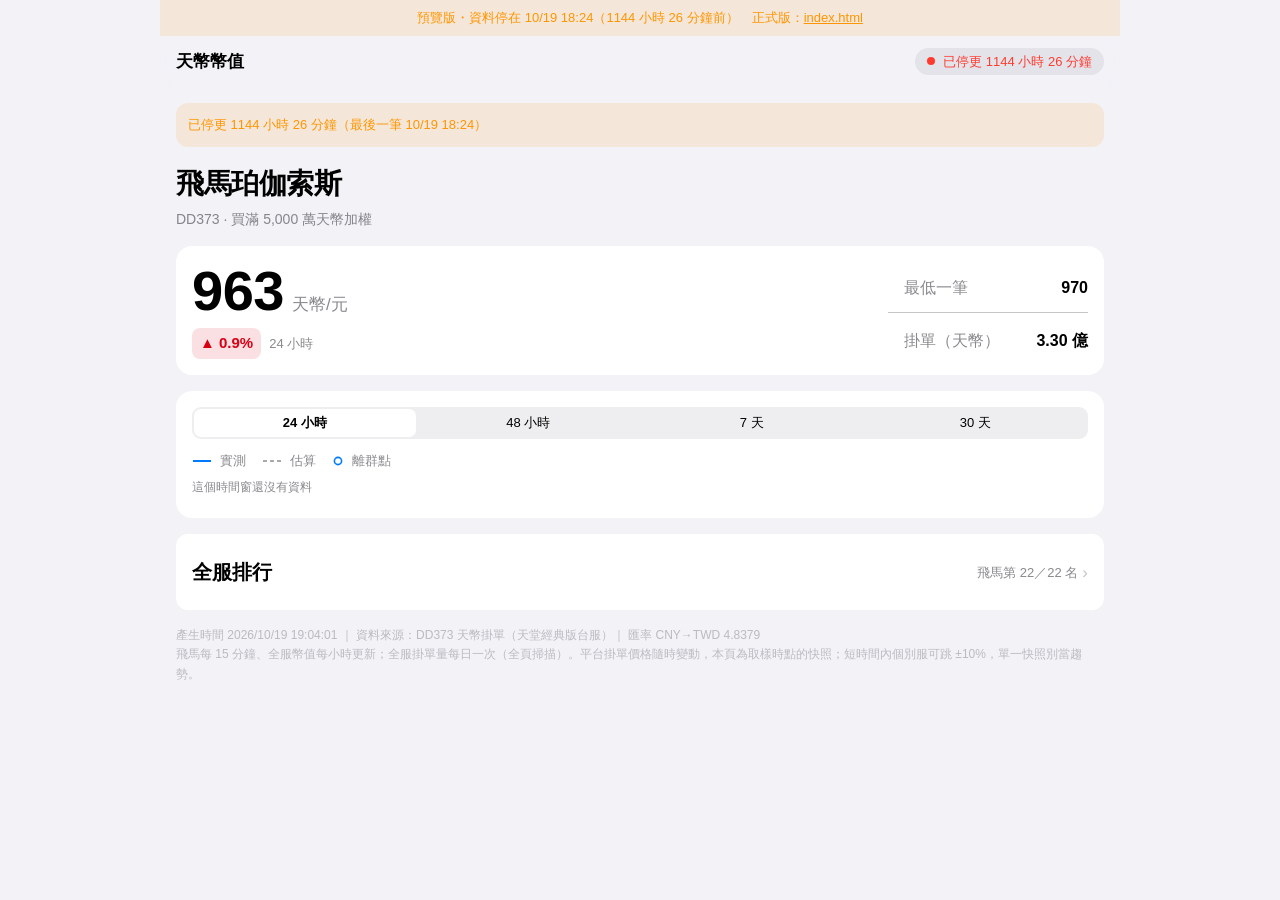
==== commit f775c7d3: "預覽：掛單量改成價格圖下方獨立小面板（分桶中位數柱）＋排行改比 24 小時前" ====
--- a/docs/preview.html
+++ b/docs/preview.html
@@ -208,13 +208,16 @@
 .chart svg .note-band { fill: var(--fill); }
 .chart svg .note-line { stroke: var(--gray); stroke-width: 1.5; stroke-dasharray: 4 3; }
 .chart svg .note-txt { fill: var(--label-2); font-size: 11px; }
-/* 掛單量柱（貼圖底）：橘色＝現行口徑；灰＝10/18 11:07 前只抓第 1 頁的舊口徑 */
-.chart svg .bar { fill: var(--warn); fill-opacity: .45; stroke: none; }
-.chart svg .bar-old { fill: var(--gray); fill-opacity: .45; }
-.chart svg .thin-stock { stroke: var(--label-2); stroke-width: 1; stroke-dasharray: 3 3; }
-.chart svg .stock-grid { stroke: var(--sep); stroke-width: 1; }
-.chart svg .stock-tick { fill: var(--label-2); font-size: 10px; }
-.chart svg .stock-axis { fill: var(--label-2); font-size: 10px; }
+/* 掛單量小面板（價格區下方、獨立一套）：顏色全部走 token
+   優先順序：游標(--accent) > 薄市場(--warn) > 最新(--label-2) > 一般(--label-3) */
+.chart svg .stock-label { fill: var(--label-2); font-size: 11px; }
+.chart svg .stock-thin { stroke: var(--label-3); stroke-width: 1; stroke-dasharray: 3 3; }
+.chart svg .stock-unit { fill: var(--label-3); font-size: 10px; }
+.chart svg .stock-since { fill: var(--label-3); font-size: 10px; }
+.chart svg .sbar { fill: var(--label-3); }
+.chart svg .sbar-last { fill: var(--label-2); }
+.chart svg .sbar-thin { fill: var(--warn); fill-opacity: .8; }
+.chart svg .sbar-hover { fill: var(--accent); fill-opacity: 1; }
 
 /* 圖例（分段控制下方同一行） */
 .lgd { display: flex; gap: 16px; align-items: center; font-size: 13px; color: var(--label-2); margin: 0 0 8px; }
@@ -223,8 +226,6 @@
 .lgd .lg-real { stroke: var(--accent); stroke-width: 2; }
 .lgd .lg-est { stroke: var(--gray); stroke-width: 1.5; stroke-dasharray: 4 3; }
 .lgd .lg-band { fill: var(--accent); fill-opacity: .10; }
-.lgd .lg-bar { fill: var(--warn); fill-opacity: .55; }
-.lgd .lg-bar-old { fill: var(--gray); fill-opacity: .45; }
 
 /* 本時窗摘要（圖上方一行） */
 .wsum { font-size: 13px; color: var(--label-2); margin: 0 0 4px; }
@@ -377,10 +378,10 @@
 </style>
 </head>
 <body>
-<div class="preview-banner">預覽版・資料停在 10/19 14:22（<span data-ts="1792390925" data-rel="1">39 分鐘前</span>）　正式版：<a href="./index.html">index.html</a></div>
+<div class="preview-banner">預覽版・資料停在 10/19 18:24（<span data-ts="1792405459" data-rel="1">39 分鐘前</span>）　正式版：<a href="./index.html">index.html</a></div>
 <nav class="nav">
   <span class="nav-t">天幣幣值</span>
-  <span class="capsule warn" data-fresh><span class="d"></span><span data-ts="1792390925" data-rel="1">資料延遲</span></span>
+  <span class="capsule warn" data-fresh><span class="d"></span><span data-ts="1792405459" data-rel="1">資料延遲</span></span>
 </nav>
 
 <div class="notice bad" id="stale-banner" hidden></div>
@@ -391,12 +392,12 @@
 
 <section class="card lg hero">
   <div class="hero-main">
-    <div class="hero-n"><b>967</b><span>天幣/元</span></div>
-    <div class="hero-chg"><span class="chg-pill up">▲ 3.8%</span><span class="chg-when">24 小時</span></div>
+    <div class="hero-n"><b>963</b><span>天幣/元</span></div>
+    <div class="hero-chg"><span class="chg-pill up">▲ 0.9%</span><span class="chg-when">24 小時</span></div>
   </div>
   <div class="hero-list">
-    <div class="hero-row"><span class="hl" data-tip="全部掛單裡最便宜的一筆，小額才買得到這個價">最低一筆</span><span class="hv">985</span></div>
-    <div class="hero-row"><span class="hl">掛單（天幣）</span><span class="hv">3.45 億</span></div>
+    <div class="hero-row"><span class="hl" data-tip="全部掛單裡最便宜的一筆，小額才買得到這個價">最低一筆</span><span class="hv">970</span></div>
+    <div class="hero-row"><span class="hl">掛單（天幣）</span><span class="hv">3.30 億</span></div>
   </div>
 </section>
 
@@ -411,7 +412,7 @@
     </div>
     <div class="lgd">
       <span class="li"><svg width="20" height="8" viewBox="0 0 20 8" aria-hidden="true"><path class="lg-real" d="M1,4 H19"/></svg>實測</span>
-      <span class="li" data-tip="10/14 19:01 以前沒有實測，用舊的實買序列 × 1.0003 換算；看趨勢可以，單點數字別當真"><svg width="20" height="8" viewBox="0 0 20 8" aria-hidden="true"><path class="lg-est" d="M1,4 H19"/></svg>估算</span>
+      <span class="li" data-tip="10/14 19:01 以前沒有實測，用舊的實買序列 × 1.0004 換算；看趨勢可以，單點數字別當真"><svg width="20" height="8" viewBox="0 0 20 8" aria-hidden="true"><path class="lg-est" d="M1,4 H19"/></svg>估算</span>
       <span class="li" data-tip="單次掃描偏離前後中位數太多，主線用中位數，圈圈標原始值"><svg width="12" height="12" viewBox="0 0 12 12" aria-hidden="true"><circle class="lg-out" cx="6" cy="6" r="3.6"/></svg>離群點</span>
     </div>
     <div class="panels">
@@ -426,15 +427,15 @@
 <section class="card">
   <details class="dsc">
     <summary><span>全服排行</span><span class="dsub">飛馬第 22／22 名</span></summary>
-    <div class="dbody glist"><div class="rrow me"><div class="rline1"><span class="rk">22</span><span class="nm">飛馬珀伽索斯</span><span class="vw">967</span><span class="dl down">▼ 1.4%</span></div><div class="rline2">最低一筆 985 ・ <span data-tip="全部掛單的庫存總和。飛馬即時（每 15 分鐘）、其他服每日一次全頁掃描">掛單 3.45 億天幣</span></div></div><div class="rrow"><div class="rline1"><span class="rk">1</span><span class="nm">月亮女神阿緹蜜斯</span><span class="vw">1,680</span><span class="dl up">▲ 0.9%</span></div><div class="rline2">最低一筆 1,680 ・ <span data-tip="全部掛單的庫存總和。飛馬即時（每 15 分鐘）、其他服每日一次全頁掃描">掛單 4.25 億天幣</span></div></div><div class="rrow"><div class="rline1"><span class="rk">2</span><span class="nm">公牛克里特</span><span class="vw">1,649</span><span class="dl down">▼ 0.6%</span></div><div class="rline2">最低一筆 1,660 ・ <span data-tip="全部掛單的庫存總和。飛馬即時（每 15 分鐘）、其他服每日一次全頁掃描">掛單 3.77 億天幣</span></div></div><div class="rrow"><div class="rline1"><span class="rk">3</span><span class="nm">獅子涅墨亞</span><span class="vw">1,648</span><span class="dl flat">0.0%</span></div><div class="rline2">最低一筆 1,654 ・ <span data-tip="全部掛單的庫存總和。飛馬即時（每 15 分鐘）、其他服每日一次全頁掃描">掛單 1.63 億天幣</span></div></div><div class="rrow"><div class="rline1"><span class="rk">4</span><span class="nm">半人馬涅索斯</span><span class="vw">1,646</span><span class="dl up">▲ 0.4%</span></div><div class="rline2">最低一筆 1,660 ・ <span data-tip="全部掛單的庫存總和。飛馬即時（每 15 分鐘）、其他服每日一次全頁掃描">掛單 4.78 億天幣</span></div></div><div class="rrow"><div class="rline1"><span class="rk">5</span><span class="nm">戰神馬爾斯</span><span class="vw">1,646</span><span class="dl up">▲ 1.2%</span></div><div class="rline2">最低一筆 1,654 ・ <span data-tip="全部掛單的庫存總和。飛馬即時（每 15 分鐘）、其他服每日一次全頁掃描">掛單 3.39 億天幣</span></div></div><div class="rrow"><div class="rline1"><span class="rk">6</span><span class="nm">天后海拉</span><span class="vw">1,643</span><span class="dl down">▼ 0.1%</span></div><div class="rline2">最低一筆 1,648 ・ <span data-tip="全部掛單的庫存總和。飛馬即時（每 15 分鐘）、其他服每日一次全頁掃描">掛單 6.88 億天幣</span></div></div><div class="rrow"><div class="rline1"><span class="rk">7</span><span class="nm">地獄犬刻耳柏洛斯</span><span class="vw">1,625</span><span class="dl up">▲ 0.2%</span></div><div class="rline2">最低一筆 1,654 ・ <span data-tip="全部掛單的庫存總和。飛馬即時（每 15 分鐘）、其他服每日一次全頁掃描">掛單 7.67 億天幣</span></div></div><div class="rrow"><div class="rline1"><span class="rk">8</span><span class="nm">勝利女神雅典娜</span><span class="vw">1,606</span><span class="dl flat">0.0%</span></div><div class="rline2">最低一筆 1,606 ・ <span data-tip="全部掛單的庫存總和。飛馬即時（每 15 分鐘）、其他服每日一次全頁掃描">掛單 1.77 億天幣</span></div></div><div class="rrow"><div class="rline1"><span class="rk">9</span><span class="nm">水蛇許德拉</span><span class="vw">1,593</span><span class="dl up">▲ 0.2%</span></div><div class="rline2">最低一筆 1,600 ・ <span data-tip="全部掛單的庫存總和。飛馬即時（每 15 分鐘）、其他服每日一次全頁掃描">掛單 5.65 億天幣</span></div></div><div class="rrow"><div class="rline1"><span class="rk">10</span><span class="nm">蛇髮女墨杜沙</span><span class="vw">1,572</span><span class="dl up">▲ 0.1%</span></div><div class="rline2">最低一筆 1,602 ・ <span data-tip="全部掛單的庫存總和。飛馬即時（每 15 分鐘）、其他服每日一次全頁掃描">掛單 3.81 億天幣</span></div></div><div class="rrow"><div class="rline1"><span class="rk">11</span><span class="nm">海神波塞頓</span><span class="vw">1,550</span><span class="dl flat">0.0%</span></div><div class="rline2">最低一筆 1,554 ・ <span data-tip="全部掛單的庫存總和。飛馬即時（每 15 分鐘）、其他服每日一次全頁掃描">掛單 4.25 億天幣</span></div></div><div class="rrow"><div class="rline1"><span class="rk">12</span><span class="nm">愛神邱比特</span><span class="vw">1,539</span><span class="dl up">▲ 0.3%</span></div><div class="rline2">最低一筆 1,543 ・ <span data-tip="全部掛單的庫存總和。飛馬即時（每 15 分鐘）、其他服每日一次全頁掃描">掛單 4.90 億天幣</span></div></div><div class="rrow"><div class="rline1"><span class="rk">13</span><span class="nm">天神宙斯</span><span class="vw">1,532</span><span class="dl up">▲ 0.7%</span></div><div class="rline2">最低一筆 1,533 ・ <span data-tip="全部掛單的庫存總和。飛馬即時（每 15 分鐘）、其他服每日一次全頁掃描">掛單 7.70 億天幣</span></div></div><div class="rrow"><div class="rline1"><span class="rk">14</span><span class="nm">太陽神阿波羅</span><span class="vw">1,514</span><span class="dl down">▼ 0.3%</span></div><div class="rline2">最低一筆 1,531 ・ <span data-tip="全部掛單的庫存總和。飛馬即時（每 15 分鐘）、其他服每日一次全頁掃描">掛單 6.40 億天幣</span></div></div><div class="rrow"><div class="rline1"><span class="rk">15</span><span class="nm">獨眼巨人庫克羅普斯</span><span class="vw">1,424</span><span class="dl flat">0.0%</span></div><div class="rline2">最低一筆 1,426 ・ <span data-tip="全部掛單的庫存總和。飛馬即時（每 15 分鐘）、其他服每日一次全頁掃描">掛單 4.83 億天幣</span></div></div><div class="rrow"><div class="rline1"><span class="rk">16</span><span class="nm">泰坦女神瑞亞</span><span class="vw">1,335</span><span class="dl down">▼ 0.4%</span></div><div class="rline2">最低一筆 1,360 ・ <span data-tip="全部掛單的庫存總和。飛馬即時（每 15 分鐘）、其他服每日一次全頁掃描">掛單 3.50 億天幣</span></div></div><div class="rrow"><div class="rline1"><span class="rk">17</span><span class="nm">收獲女神蒂蜜特</span><span class="vw">1,308</span><span class="dl up">▲ 0.1%</span></div><div class="rline2">最低一筆 1,311 ・ <span data-tip="全部掛單的庫存總和。飛馬即時（每 15 分鐘）、其他服每日一次全頁掃描">掛單 3.29 億天幣</span></div></div><div class="rrow"><div class="rline1"><span class="rk">18</span><span class="nm">火神赫發斯特斯</span><span class="vw">1,267</span><span class="dl down">▼ 0.2%</span></div><div class="rline2">最低一筆 1,272 ・ <span data-tip="全部掛單的庫存總和。飛馬即時（每 15 分鐘）、其他服每日一次全頁掃描">掛單 8.16 億天幣</span></div></div><div class="rrow"><div class="rline1"><span class="rk">19</span><span class="nm">美神維納斯</span><span class="vw">1,242</span><span class="dl down">▼ 0.2%</span></div><div class="rline2">最低一筆 1,244 ・ <span data-tip="全部掛單的庫存總和。飛馬即時（每 15 分鐘）、其他服每日一次全頁掃描">掛單 2.04 億天幣</span></div></div><div class="rrow"><div class="rline1"><span class="rk">20</span><span class="nm">牛人彌諾陶洛斯</span><span class="vw">1,148</span><span class="dl up">▲ 0.3%</span></div><div class="rline2">最低一筆 1,186 ・ <span data-tip="全部掛單的庫存總和。飛馬即時（每 15 分鐘）、其他服每日一次全頁掃描">掛單 1.88 億天幣</span></div></div><div class="rrow"><div class="rline1"><span class="rk">21</span><span class="nm">冥王黑帝斯</span><span class="vw">1,099</span><span class="dl up">▲ 0.7%</span></div><div class="rline2">最低一筆 1,103 ・ <span data-tip="全部掛單的庫存總和。飛馬即時（每 15 分鐘）、其他服每日一次全頁掃描">掛單 2.32 億天幣</span></div></div></div>
+    <div class="dbody glist"><div class="rrow me"><div class="rline1"><span class="rk">22</span><span class="nm">飛馬珀伽索斯</span><span class="vw">963</span><span class="dl up">▲ 0.9%</span></div><div class="rline2">最低一筆 970 ・ <span data-tip="全部掛單的庫存總和。飛馬即時（每 15 分鐘）、其他服每日一次全頁掃描">掛單 3.30 億天幣</span></div></div><div class="rrow"><div class="rline1"><span class="rk">1</span><span class="nm">公牛克里特</span><span class="vw">1,685</span><span class="dl up">▲ 3.3%</span></div><div class="rline2">最低一筆 1,686 ・ <span data-tip="全部掛單的庫存總和。飛馬即時（每 15 分鐘）、其他服每日一次全頁掃描">掛單 3.77 億天幣</span></div></div><div class="rrow"><div class="rline1"><span class="rk">2</span><span class="nm">半人馬涅索斯</span><span class="vw">1,673</span><span class="dl up">▲ 1.9%</span></div><div class="rline2">最低一筆 1,694 ・ <span data-tip="全部掛單的庫存總和。飛馬即時（每 15 分鐘）、其他服每日一次全頁掃描">掛單 4.78 億天幣</span></div></div><div class="rrow"><div class="rline1"><span class="rk">3</span><span class="nm">戰神馬爾斯</span><span class="vw">1,654</span><span class="dl up">▲ 0.7%</span></div><div class="rline2">最低一筆 1,659 ・ <span data-tip="全部掛單的庫存總和。飛馬即時（每 15 分鐘）、其他服每日一次全頁掃描">掛單 3.39 億天幣</span></div></div><div class="rrow"><div class="rline1"><span class="rk">4</span><span class="nm">獅子涅墨亞</span><span class="vw">1,654</span><span class="dl up">▲ 1.6%</span></div><div class="rline2">最低一筆 1,667 ・ <span data-tip="全部掛單的庫存總和。飛馬即時（每 15 分鐘）、其他服每日一次全頁掃描">掛單 1.63 億天幣</span></div></div><div class="rrow"><div class="rline1"><span class="rk">5</span><span class="nm">月亮女神阿緹蜜斯</span><span class="vw">1,642</span><span class="dl down">▼ 1.4%</span></div><div class="rline2">最低一筆 1,692 ・ <span data-tip="全部掛單的庫存總和。飛馬即時（每 15 分鐘）、其他服每日一次全頁掃描">掛單 4.25 億天幣</span></div></div><div class="rrow"><div class="rline1"><span class="rk">6</span><span class="nm">地獄犬刻耳柏洛斯</span><span class="vw">1,634</span><span class="dl up">▲ 0.1%</span></div><div class="rline2">最低一筆 1,640 ・ <span data-tip="全部掛單的庫存總和。飛馬即時（每 15 分鐘）、其他服每日一次全頁掃描">掛單 7.67 億天幣</span></div></div><div class="rrow"><div class="rline1"><span class="rk">7</span><span class="nm">勝利女神雅典娜</span><span class="vw">1,618</span><span class="dl down">▼ 1.2%</span></div><div class="rline2">最低一筆 1,628 ・ <span data-tip="全部掛單的庫存總和。飛馬即時（每 15 分鐘）、其他服每日一次全頁掃描">掛單 1.77 億天幣</span></div></div><div class="rrow"><div class="rline1"><span class="rk">8</span><span class="nm">水蛇許德拉</span><span class="vw">1,612</span><span class="dl up">▲ 4.0%</span></div><div class="rline2">最低一筆 1,619 ・ <span data-tip="全部掛單的庫存總和。飛馬即時（每 15 分鐘）、其他服每日一次全頁掃描">掛單 5.65 億天幣</span></div></div><div class="rrow"><div class="rline1"><span class="rk">9</span><span class="nm">蛇髮女墨杜沙</span><span class="vw">1,604</span><span class="dl up">▲ 0.6%</span></div><div class="rline2">最低一筆 1,610 ・ <span data-tip="全部掛單的庫存總和。飛馬即時（每 15 分鐘）、其他服每日一次全頁掃描">掛單 3.81 億天幣</span></div></div><div class="rrow"><div class="rline1"><span class="rk">10</span><span class="nm">天后海拉</span><span class="vw">1,594</span><span class="dl down">▼ 1.6%</span></div><div class="rline2">最低一筆 1,603 ・ <span data-tip="全部掛單的庫存總和。飛馬即時（每 15 分鐘）、其他服每日一次全頁掃描">掛單 6.88 億天幣</span></div></div><div class="rrow"><div class="rline1"><span class="rk">11</span><span class="nm">愛神邱比特</span><span class="vw">1,559</span><span class="dl up">▲ 4.3%</span></div><div class="rline2">最低一筆 1,560 ・ <span data-tip="全部掛單的庫存總和。飛馬即時（每 15 分鐘）、其他服每日一次全頁掃描">掛單 4.90 億天幣</span></div></div><div class="rrow"><div class="rline1"><span class="rk">12</span><span class="nm">海神波塞頓</span><span class="vw">1,554</span><span class="dl up">▲ 2.9%</span></div><div class="rline2">最低一筆 1,559 ・ <span data-tip="全部掛單的庫存總和。飛馬即時（每 15 分鐘）、其他服每日一次全頁掃描">掛單 4.25 億天幣</span></div></div><div class="rrow"><div class="rline1"><span class="rk">13</span><span class="nm">天神宙斯</span><span class="vw">1,549</span><span class="dl up">▲ 2.2%</span></div><div class="rline2">最低一筆 1,557 ・ <span data-tip="全部掛單的庫存總和。飛馬即時（每 15 分鐘）、其他服每日一次全頁掃描">掛單 7.70 億天幣</span></div></div><div class="rrow"><div class="rline1"><span class="rk">14</span><span class="nm">太陽神阿波羅</span><span class="vw">1,532</span><span class="dl up">▲ 1.8%</span></div><div class="rline2">最低一筆 1,532 ・ <span data-tip="全部掛單的庫存總和。飛馬即時（每 15 分鐘）、其他服每日一次全頁掃描">掛單 6.40 億天幣</span></div></div><div class="rrow"><div class="rline1"><span class="rk">15</span><span class="nm">獨眼巨人庫克羅普斯</span><span class="vw">1,443</span><span class="dl up">▲ 2.6%</span></div><div class="rline2">最低一筆 1,456 ・ <span data-tip="全部掛單的庫存總和。飛馬即時（每 15 分鐘）、其他服每日一次全頁掃描">掛單 4.83 億天幣</span></div></div><div class="rrow"><div class="rline1"><span class="rk">16</span><span class="nm">泰坦女神瑞亞</span><span class="vw">1,312</span><span class="dl down">▼ 0.1%</span></div><div class="rline2">最低一筆 1,325 ・ <span data-tip="全部掛單的庫存總和。飛馬即時（每 15 分鐘）、其他服每日一次全頁掃描">掛單 3.50 億天幣</span></div></div><div class="rrow"><div class="rline1"><span class="rk">17</span><span class="nm">火神赫發斯特斯</span><span class="vw">1,274</span><span class="dl up">▲ 0.7%</span></div><div class="rline2">最低一筆 1,280 ・ <span data-tip="全部掛單的庫存總和。飛馬即時（每 15 分鐘）、其他服每日一次全頁掃描">掛單 8.16 億天幣</span></div></div><div class="rrow"><div class="rline1"><span class="rk">18</span><span class="nm">收獲女神蒂蜜特</span><span class="vw">1,273</span><span class="dl up">▲ 8.2%</span></div><div class="rline2">最低一筆 1,276 ・ <span data-tip="全部掛單的庫存總和。飛馬即時（每 15 分鐘）、其他服每日一次全頁掃描">掛單 3.29 億天幣</span></div></div><div class="rrow"><div class="rline1"><span class="rk">19</span><span class="nm">美神維納斯</span><span class="vw">1,244</span><span class="dl up">▲ 0.3%</span></div><div class="rline2">最低一筆 1,249 ・ <span data-tip="全部掛單的庫存總和。飛馬即時（每 15 分鐘）、其他服每日一次全頁掃描">掛單 2.04 億天幣</span></div></div><div class="rrow"><div class="rline1"><span class="rk">20</span><span class="nm">牛人彌諾陶洛斯</span><span class="vw">1,150</span><span class="dl up">▲ 2.1%</span></div><div class="rline2">最低一筆 1,155 ・ <span data-tip="全部掛單的庫存總和。飛馬即時（每 15 分鐘）、其他服每日一次全頁掃描">掛單 1.88 億天幣</span></div></div><div class="rrow"><div class="rline1"><span class="rk">21</span><span class="nm">冥王黑帝斯</span><span class="vw">1,116</span><span class="dl up">▲ 3.5%</span></div><div class="rline2">最低一筆 1,116 ・ <span data-tip="全部掛單的庫存總和。飛馬即時（每 15 分鐘）、其他服每日一次全頁掃描">掛單 2.32 億天幣</span></div></div></div>
   </details>
 </section>
 <footer>
-  產生時間 2026/10/19 15:01:10 ｜ 資料來源：DD373 天幣掛單（天堂經典版台服）｜ 匯率 CNY→TWD 4.8379<br>
+  產生時間 2026/10/19 19:04:01 ｜ 資料來源：DD373 天幣掛單（天堂經典版台服）｜ 匯率 CNY→TWD 4.8379<br>
   飛馬每 15 分鐘、全服幣值每小時更新；全服掛單量每日一次（全頁掃描）。平台掛單價格隨時變動，本頁為取樣時點的快照；短時間內個別服可跳 ±10%，單一快照別當趨勢。
 </footer>
-<script type="application/json" id="chart-data">{"now":1792393271,"r":1.00032,"real":[[1791975660,945.3,945.3,0,30512],[1791976080,944.0,944.0,0,30068],[1791977580,942.6,942.6,0,15930],[1791980760,944.3,944.3,0,16017],[1791983280,942.3,942.3,0,16317],[1791984120,941.9,941.9,0,15942],[1791984180,941.9,941.9,0,15942],[1791985020,937.3,937.3,0,14495],[1791985920,928.2,928.2,0,22275],[1791986820,928.3,928.3,0,20374],[1791987720,930.7,930.7,0,14754],[1791987840,930.7,930.7,0,14754],[1791988620,928.8,928.8,0,20624],[1791989520,930.2,930.2,0,18494],[1791990420,934.9,934.9,0,24335],[1791991320,940.1,940.1,0,24335],[1791991440,940.1,940.1,0,24335],[1791992220,942.5,942.5,0,21460],[1791993120,943.6,943.6,0,21050],[1791994020,949.7,949.7,0,22160],[1791994920,949.7,949.7,0,21750],[1791995160,947.1,947.1,0,24720],[1791995820,946.1,946.1,0,24526],[1791996720,942.6,942.6,0,23656],[1791997620,944.0,950.6,1,24363],[1791998520,944.0,944.0,0,23063],[1791998760,944.0,944.0,0,23063],[1791999420,942.4,942.4,0,23063],[1792000320,942.4,942.4,0,23063],[1792001220,942.4,942.4,0,22863],[1792002120,936.3,936.3,0,21661],[1792003020,936.3,936.3,0,22361],[1792003920,937.3,937.3,0,22436],[1792004820,937.9,937.9,0,22436],[1792005660,937.9,937.9,0,22436],[1792005720,937.9,937.9,0,22436],[1792006620,936.3,936.3,0,22361],[1792007520,936.3,936.3,0,22361],[1792008420,936.3,936.3,0,22361],[1792009260,936.3,936.3,0,22361],[1792009320,936.3,936.3,0,22361],[1792010220,936.3,936.3,0,22361],[1792011120,936.3,936.3,0,22361],[1792012020,936.3,936.3,0,22361],[1792012920,936.3,936.3,0,22361],[1792013820,936.3,936.3,0,22361],[1792014720,936.3,936.3,0,22361],[1792015620,933.9,933.9,0,18861],[1792016520,933.7,933.7,0,18791],[1792017420,933.7,933.7,0,18791],[1792018320,933.7,933.7,0,18791],[1792019220,933.7,933.7,0,18791],[1792020120,933.7,933.7,0,18791],[1792020420,933.7,933.7,0,18791],[1792021020,933.7,933.7,0,18791],[1792021920,933.7,933.7,0,18791],[1792022820,933.7,933.7,0,18791],[1792023720,930.0,930.0,0,19091],[1792023780,930.0,930.0,0,19091],[1792024620,930.0,930.0,0,19091],[1792025520,930.0,930.0,0,19091],[1792026420,927.9,927.9,0,19065],[1792027320,927.9,927.9,0,19065],[1792027380,927.9,927.9,0,19065],[1792028220,928.2,928.2,0,17165],[1792029120,928.1,929.0,1,17275],[1792030020,928.1,928.1,0,17105],[1792030920,923.9,923.9,0,16055],[1792031220,923.9,923.9,0,16055],[1792031820,923.9,923.9,0,16055],[1792032720,925.5,925.5,0,16555],[1792033620,926.3,926.3,0,16795],[1792034520,924.6,924.6,0,16295],[1792034640,924.6,924.6,0,16295],[1792035420,929.4,929.4,0,17195],[1792036320,930.8,930.8,0,18255],[1792037220,927.1,927.1,0,17355],[1792038120,925.7,925.7,0,17013],[1792038300,925.7,925.7,0,17013],[1792039020,923.1,923.1,0,16213],[1792039920,923.2,923.2,0,17193],[1792040820,923.7,923.7,0,19963],[1792041720,923.7,928.0,1,20963],[1792041960,924.0,928.0,1,20963],[1792042620,923.7,923.7,0,19963],[1792043520,924.0,924.0,0,19963],[1792044420,924.0,924.0,0,19963],[1792045320,925.1,925.1,0,17048],[1792045500,925.1,925.1,0,17048],[1792046220,924.0,924.0,0,18963],[1792047120,917.1,917.1,0,15433],[1792048020,897.3,897.3,0,13493],[1792048920,907.7,907.7,0,14323],[1792049040,899.2,863.0,1,10933],[1792049820,899.2,899.2,0,15445],[1792050720,901.5,901.5,0,15345],[1792051620,893.1,893.1,0,15167],[1792052460,876.5,876.5,0,13717],[1792052520,876.5,876.5,0,13717],[1792053420,876.1,876.1,0,13717],[1792054320,879.2,879.2,0,15457],[1792055220,879.2,879.2,0,15457],[1792056120,878.5,878.5,0,11167],[1792056360,878.5,878.5,0,11167],[1792057020,872.2,872.2,0,11167],[1792057920,872.2,872.2,0,11167],[1792058820,873.1,873.1,0,11567],[1792059720,873.1,873.1,0,11567],[1792060620,877.8,877.8,0,12363],[1792061520,879.1,879.1,0,12421],[1792062420,879.1,879.1,0,11761],[1792063320,881.5,881.5,0,11702],[1792063500,881.5,881.5,0,11702],[1792064220,881.4,881.4,0,11754],[1792065120,882.8,882.8,0,11774],[1792066020,883.5,883.5,0,12041],[1792066920,885.8,885.8,0,12713],[1792067820,890.4,890.4,0,12720],[1792068720,894.2,894.2,0,12920],[1792069620,897.2,897.2,0,12749],[1792070460,898.8,898.8,0,12899],[1792070520,898.8,898.8,0,12899],[1792071420,903.0,903.0,0,12646],[1792072320,904.6,904.6,0,12651],[1792073220,903.0,918.7,1,12987],[1792074120,902.4,902.4,0,10727],[1792074360,902.4,902.4,0,10727],[1792075020,903.9,903.9,0,11927],[1792075920,910.6,910.6,0,12475],[1792076820,917.7,917.7,0,12475],[1792077720,907.9,907.9,0,10338],[1792077780,907.9,907.9,0,10338],[1792078620,936.5,936.5,0,15187],[1792079520,936.5,936.5,0,15187],[1792080420,936.5,936.5,0,15857],[1792081260,936.5,936.5,0,16276],[1792081320,936.5,936.5,0,16276],[1792082220,936.5,936.5,0,16211],[1792083120,936.5,936.5,0,16211],[1792084020,936.5,936.5,0,16211],[1792084920,936.5,936.5,0,19619],[1792085040,936.5,936.5,0,19619],[1792085820,936.5,936.5,0,19605],[1792086720,935.0,935.0,0,18605],[1792087620,935.0,935.0,0,18605],[1792088520,935.0,935.0,0,18605],[1792089420,921.1,921.1,0,18301],[1792090320,921.1,921.1,0,18525],[1792091220,921.1,921.1,0,18525],[1792092120,921.1,921.1,0,18525],[1792092240,921.1,921.1,0,18525],[1792093020,921.1,921.1,0,18525],[1792093920,921.1,921.1,0,18525],[1792094820,921.1,921.1,0,18525],[1792095720,921.1,921.1,0,18525],[1792095840,921.1,921.1,0,18525],[1792096620,921.1,921.1,0,18525],[1792097520,921.1,921.1,0,18525],[1792098420,921.1,921.1,0,18525],[1792099320,921.1,921.1,0,18525],[1792099380,921.1,921.1,0,18525],[1792100220,921.1,921.1,0,18525],[1792101120,921.1,921.1,0,18525],[1792102020,921.1,921.1,0,18525],[1792102920,921.1,921.1,0,18525],[1792103220,921.1,921.1,0,18525],[1792103820,920.5,920.5,0,18525],[1792104720,920.5,920.5,0,18525],[1792105620,920.5,920.5,0,18525],[1792106520,919.4,919.4,0,18431],[1792107420,919.4,919.4,0,18531],[1792108320,919.4,919.4,0,18531],[1792109220,910.3,910.3,0,17535],[1792110120,908.2,908.2,0,17545],[1792110240,899.0,899.0,0,16601],[1792111020,890.4,890.4,0,15456],[1792111920,889.8,889.8,0,15056],[1792112820,888.0,888.0,0,14791],[1792113720,886.3,886.3,0,14291],[1792113900,886.3,886.3,0,14291],[1792114620,882.9,882.9,0,12831],[1792115520,882.5,882.5,0,11661],[1792116420,882.5,882.5,0,11661],[1792117320,882.9,882.9,0,11921],[1792117560,882.9,882.9,0,11921],[1792118220,885.7,885.7,0,11921],[1792119120,891.8,891.8,0,13071],[1792120020,894.9,894.9,0,15124],[1792120920,895.7,895.7,0,16104],[1792121040,896.2,896.2,0,16548],[1792121820,896.5,896.5,0,15747],[1792122720,896.2,896.2,0,15747],[1792123620,896.2,896.2,0,15747],[1792124520,896.7,896.7,0,14876],[1792125420,897.1,897.1,0,13941],[1792126320,899.8,899.8,0,14431],[1792127220,899.8,899.8,0,14431],[1792128120,900.5,900.5,0,16646],[1792128360,900.5,900.5,0,16883],[1792129020,900.5,900.5,0,15833],[1792129920,900.5,900.5,0,15833],[1792130820,901.1,901.1,0,16033],[1792131720,901.1,901.1,0,16033],[1792131840,901.1,901.1,0,16033],[1792132620,901.1,901.1,0,16033],[1792133520,901.1,901.1,0,16033],[1792134420,902.6,902.6,0,18076],[1792135320,902.6,902.6,0,20056],[1792136220,902.6,902.6,0,17156],[1792137120,902.6,902.6,0,22064],[1792138020,902.6,902.6,0,18244],[1792138920,903.1,903.1,0,18379],[1792139160,903.1,903.1,0,18379],[1792139820,903.1,903.1,0,18779],[1792140720,903.3,903.3,0,18389],[1792141620,903.1,903.1,0,18602],[1792142520,902.9,902.9,0,17751],[1792142760,903.1,903.1,0,15931],[1792143420,903.2,903.2,0,15393],[1792144320,905.3,905.3,0,15825],[1792145220,906.9,906.9,0,15755],[1792146120,908.2,908.2,0,14218],[1792146180,908.2,908.2,0,14218],[1792147020,911.0,911.0,0,14294],[1792147920,911.0,911.0,0,13872],[1792148820,909.9,909.9,0,13682],[1792149720,909.4,909.4,0,16123],[1792150620,909.0,909.0,0,12910],[1792151520,909.5,909.5,0,13489],[1792152420,915.6,915.6,0,13387],[1792153320,917.1,917.1,0,12810],[1792153620,917.1,917.1,0,12810],[1792154220,917.7,917.7,0,12949],[1792155120,923.3,923.3,0,13136],[1792156020,932.2,932.2,0,13020],[1792156860,938.5,938.5,0,13369],[1792156920,938.5,938.5,0,14099],[1792157820,939.1,939.1,0,14921],[1792158720,939.2,939.2,0,14107],[1792159620,939.6,939.6,0,14207],[1792160520,943.0,943.0,0,13601],[1792160580,943.0,943.0,0,13601],[1792161420,943.3,943.3,0,12511],[1792162320,944.9,944.9,0,11301],[1792163220,945.5,945.5,0,10506],[1792164120,941.1,941.1,0,13398],[1792164300,940.8,940.8,0,13527],[1792165020,934.8,934.8,0,15347],[1792165920,943.9,943.9,0,13507],[1792166820,937.2,937.2,0,15027],[1792167660,939.5,939.5,0,15327],[1792167720,939.5,939.5,0,15327],[1792168620,933.9,933.9,0,15477],[1792169520,935.9,935.9,0,15927],[1792170420,943.3,943.3,0,16197],[1792171320,943.7,943.7,0,16373],[1792172220,943.7,943.7,0,16373],[1792173120,943.7,943.7,0,16373],[1792174020,943.7,943.7,0,16373],[1792174380,944.5,944.5,0,16023],[1792174920,944.5,944.5,0,16023],[1792175820,944.5,944.5,0,16023],[1792176720,944.2,944.2,0,16423],[1792177620,944.2,944.2,0,16423],[1792178520,944.2,944.2,0,16423],[1792178580,944.2,944.2,0,16423],[1792179420,944.2,944.2,0,16423],[1792180320,944.3,944.3,0,15523],[1792181220,944.2,944.2,0,15523],[1792182120,944.2,944.2,0,16253],[1792183020,944.2,944.2,0,16253],[1792183920,944.2,944.2,0,16253],[1792184820,944.2,944.2,0,16253],[1792185660,944.2,944.2,0,18813],[1792185720,944.2,944.2,0,18813],[1792186620,944.2,944.2,0,18813],[1792187520,944.2,944.2,0,18813],[1792188420,944.2,944.2,0,18813],[1792189320,944.2,944.2,0,18813],[1792189500,944.2,944.2,0,18813],[1792190220,944.2,944.2,0,18913],[1792191120,944.2,944.2,0,18913],[1792192020,944.2,944.2,0,18913],[1792192860,944.6,944.6,0,19373],[1792192920,944.6,944.6,0,19373],[1792193820,944.8,944.8,0,16563],[1792194720,944.8,944.8,0,16563],[1792195620,944.9,944.9,0,15179],[1792196520,940.8,940.8,0,15179],[1792196580,940.0,940.0,0,15329],[1792197420,941.4,941.4,0,15548],[1792198320,940.7,940.7,0,15110],[1792199220,940.7,939.8,1,14660],[1792200120,940.7,940.7,0,15150],[1792201020,940.9,940.9,0,14897],[1792201920,941.0,941.0,0,15087],[1792202820,940.1,940.1,0,14577],[1792203720,940.1,940.1,0,14577],[1792204020,942.3,942.3,0,16957],[1792204620,942.3,942.3,0,15957],[1792205520,940.7,940.7,0,13757],[1792206420,939.7,939.7,0,18110],[1792207320,939.9,939.9,0,18380],[1792207440,939.9,939.9,0,18380],[1792208220,939.6,939.6,0,17880],[1792209120,940.1,940.1,0,16799],[1792210020,940.3,940.3,0,16799],[1792210920,940.4,940.4,0,16549],[1792210980,940.4,940.4,0,16549],[1792211820,939.8,939.8,0,16603],[1792212720,939.8,939.8,0,16603],[1792213620,932.1,932.1,0,19064],[1792214520,938.2,938.2,0,19817],[1792214580,938.2,938.2,0,19817],[1792215420,934.2,934.2,0,19170],[1792216320,935.0,935.0,0,19394],[1792217220,933.2,933.2,0,18864],[1792218120,934.0,934.0,0,19094],[1792218300,934.0,934.0,0,19094],[1792219020,936.4,936.4,0,18798],[1792219920,940.6,940.6,0,19798],[1792220820,940.9,940.9,0,19608],[1792221720,940.9,940.9,0,19220],[1792221780,940.9,940.9,0,19220],[1792222620,940.7,940.7,0,19120],[1792223520,940.2,940.2,0,18908],[1792224420,941.1,941.1,0,18958],[1792225320,942.8,942.8,0,16927],[1792225560,942.8,942.8,0,16927],[1792226220,942.8,943.3,1,17441],[1792227120,943.2,943.2,0,18007],[1792228020,942.7,942.7,0,20799],[1792228860,942.9,942.9,0,20799],[1792228920,942.9,942.9,0,20799],[1792229820,942.1,942.1,0,18389],[1792230720,942.2,942.2,0,18389],[1792231620,941.9,941.9,0,20010],[1792232520,941.8,941.8,0,17129],[1792232760,941.8,941.8,0,17129],[1792233420,942.2,942.2,0,16024],[1792234320,942.1,942.1,0,15699],[1792235220,943.7,943.7,0,16094],[1792236120,945.2,945.2,0,16977],[1792236420,945.2,945.2,0,15676],[1792237020,945.2,945.2,0,16986],[1792237920,944.2,944.2,0,17179],[1792238820,944.3,944.3,0,16286],[1792239720,944.5,944.5,0,16447],[1792239840,944.5,944.5,0,16447],[1792240620,944.6,944.6,0,16447],[1792241520,945.1,945.1,0,16085],[1792242420,946.3,946.3,0,17868],[1792243320,946.3,946.3,0,18073],[1792243380,946.3,946.3,0,18073],[1792244220,946.5,948.1,1,18260],[1792245120,946.6,946.6,0,19281],[1792246020,946.5,946.5,0,18876],[1792246920,946.8,946.8,0,19095],[1792247160,947.0,947.0,0,19131],[1792247820,947.0,947.0,0,17295],[1792248720,948.5,948.5,0,18336],[1792249620,948.4,947.6,1,15616],[1792250520,948.4,948.4,0,14066],[1792250760,948.4,948.4,0,14066],[1792251420,948.6,948.6,0,12513],[1792252320,948.6,948.6,0,12402],[1792253220,948.8,948.8,0,12542],[1792254120,948.3,948.3,0,11842],[1792254300,947.8,947.8,0,10282],[1792255020,945.8,945.8,0,10878],[1792255920,946.0,946.0,0,11286],[1792256820,945.3,945.3,0,11638],[1792257720,946.5,946.5,0,11578],[1792257780,946.5,946.5,0,11578],[1792258620,946.5,946.5,0,11578],[1792259520,946.5,946.5,0,11578],[1792260420,946.5,946.5,0,11578],[1792261320,946.5,946.5,0,11878],[1792261500,946.5,946.5,0,11878],[1792262220,946.5,946.5,0,11878],[1792263120,946.7,946.7,0,11678],[1792264020,946.6,946.6,0,11938],[1792264920,946.4,946.4,0,12638],[1792265040,946.4,946.4,0,12638],[1792265820,946.4,946.4,0,12338],[1792266120,946.4,946.4,0,12338],[1792266300,946.4,946.4,0,12338],[1792266720,946.4,946.4,0,12338],[1792267620,946.4,946.4,0,12338],[1792268460,946.4,946.4,0,12338],[1792268520,946.4,946.4,0,12338],[1792269420,946.4,946.4,0,12338],[1792270320,946.4,946.4,0,12338],[1792271220,946.4,946.4,0,12338],[1792272120,946.4,946.4,0,11438],[1792272360,946.4,946.4,0,11438],[1792273020,946.4,946.4,0,11438],[1792273920,946.4,946.4,0,11438],[1792274820,946.4,946.4,0,11438],[1792275720,946.4,946.4,0,11438],[1792275960,946.4,946.4,0,11438],[1792276620,946.4,946.4,0,11438],[1792277520,946.4,946.4,0,11438],[1792278420,946.4,946.4,0,12138],[1792279320,947.2,947.2,0,13088],[1792279380,947.2,947.2,0,13088],[1792280220,947.2,947.2,0,13088],[1792281120,947.2,947.2,0,13088],[1792282020,947.6,947.6,0,14022],[1792282920,945.5,945.5,0,14208],[1792283040,945.5,945.5,0,14208],[1792283820,945.5,945.5,0,14208],[1792284720,945.5,945.5,0,13728],[1792285620,945.5,945.5,0,13748],[1792286520,945.5,945.5,0,13748],[1792286640,946.3,946.3,0,13924],[1792287420,943.7,943.7,0,14748],[1792288320,943.0,935.7,1,16276],[1792289220,942.7,942.7,0,15100],[1792290060,943.0,943.0,0,17300],[1792290120,945.0,945.0,0,15740],[1792291020,947.4,947.4,0,18750],[1792291920,947.3,944.8,1,13650],[1792292820,947.3,947.3,0,31331],[1792293720,947.3,947.3,0,31331],[1792294620,947.3,947.3,0,31621],[1792295520,948.4,948.4,0,33621],[1792296420,961.4,961.4,0,46521],[1792297260,961.4,961.4,0,43941],[1792297320,961.4,961.4,0,43941],[1792298220,961.4,961.4,0,45271],[1792299120,961.4,961.4,0,42336],[1792300020,961.4,961.4,0,43655],[1792300920,942.7,942.7,0,28503],[1792300980,942.7,942.7,0,28503],[1792301820,943.0,943.0,0,28693],[1792302720,943.9,943.9,0,30492],[1792303620,948.4,948.4,0,36337],[1792304520,948.6,948.6,0,36208],[1792304580,948.6,948.6,0,36208],[1792305420,948.6,948.6,0,37208],[1792306320,949.0,949.0,0,38384],[1792307220,950.3,950.3,0,38984],[1792308120,950.2,950.2,0,35448],[1792308180,950.2,950.2,0,35448],[1792309020,951.2,951.2,0,37783],[1792309920,952.2,952.2,0,39047],[1792310820,952.2,952.2,0,39047],[1792311720,953.6,953.6,0,37847],[1792311960,953.7,953.7,0,38347],[1792312620,955.3,955.3,0,38347],[1792313520,955.0,955.0,0,38047],[1792314420,955.1,955.1,0,38161],[1792315320,955.0,956.5,1,38493],[1792315560,954.7,954.7,0,37379],[1792316220,954.7,954.7,0,37379],[1792317120,954.6,954.6,0,38152],[1792318020,954.6,954.6,0,37652],[1792318920,955.5,955.5,0,38588],[1792319160,955.5,955.5,0,38588],[1792319820,955.5,955.5,0,35183],[1792320720,956.1,956.1,0,35725],[1792321620,957.0,957.0,0,36546],[1792322520,957.0,957.0,0,35746],[1792322700,957.0,957.0,0,35746],[1792323420,959.2,959.2,0,37446],[1792324320,960.6,960.6,0,39517],[1792325220,965.1,965.1,0,39707],[1792326120,966.1,966.1,0,40413],[1792326300,969.1,969.1,0,41363],[1792327020,969.8,969.8,0,45578],[1792327920,970.5,970.5,0,44817],[1792328820,970.8,970.8,0,44675],[1792329720,976.7,976.7,0,46175],[1792329780,976.7,976.7,0,46175],[1792330620,978.5,978.5,0,47238],[1792331520,984.2,984.2,0,47127],[1792332420,990.8,990.8,0,42725],[1792333260,990.4,990.4,0,41086],[1792333320,990.4,990.4,0,41086],[1792334220,990.0,990.0,0,40855],[1792335120,990.6,990.6,0,31260],[1792336020,996.4,996.4,0,32047],[1792336920,995.7,995.7,0,31582],[1792337100,980.7,980.7,0,28925],[1792337820,973.4,973.4,0,27348],[1792338720,963.4,963.4,0,23243],[1792339620,966.8,966.8,0,23893],[1792340520,969.0,969.0,0,24350],[1792341420,970.6,970.6,0,24320],[1792342320,970.6,970.6,0,22820],[1792343220,954.8,954.8,0,18953],[1792344120,955.0,955.0,0,19027],[1792344240,955.0,955.0,0,19027],[1792345020,953.2,953.2,0,19897],[1792345920,955.7,955.7,0,20062],[1792346820,956.6,956.6,0,20062],[1792347720,957.3,957.3,0,20177],[1792347900,957.3,957.3,0,20177],[1792348620,957.3,957.3,0,20177],[1792349520,958.7,958.7,0,21417],[1792350420,958.7,958.7,0,21417],[1792351320,958.7,958.7,0,21417],[1792352220,958.7,958.7,0,21417],[1792353120,958.7,958.7,0,21417],[1792354020,958.7,958.7,0,21417],[1792354920,958.7,958.7,0,21417],[1792354980,958.7,958.7,0,21417],[1792355820,958.7,958.7,0,21417],[1792356720,958.7,958.7,0,21417],[1792357620,958.7,958.7,0,21417],[1792358520,958.5,958.5,0,21517],[1792359420,958.5,958.5,0,21517],[1792360320,958.5,958.5,0,21517],[1792361220,958.5,958.5,0,21517],[1792362120,958.5,958.5,0,21517],[1792362180,958.5,958.5,0,21517],[1792363020,958.5,958.5,0,21517],[1792363920,958.5,958.5,0,21517],[1792364820,958.5,958.5,0,21517],[1792365660,958.5,958.5,0,21517],[1792365720,958.5,958.5,0,21517],[1792366620,958.5,958.5,0,21517],[1792367520,958.5,958.5,0,21517],[1792368420,958.5,958.5,0,25117],[1792369320,958.8,958.8,0,25208],[1792369440,958.8,958.8,0,25208],[1792370220,959.6,959.6,0,25408],[1792371120,957.5,957.5,0,24828],[1792372020,957.8,957.8,0,25228],[1792372920,958.0,958.0,0,25228],[1792373820,958.0,958.0,0,25228],[1792374720,956.5,956.5,0,25208],[1792375620,958.9,958.9,0,29724],[1792376520,958.9,958.9,0,36224],[1792376700,958.9,958.9,0,36924],[1792377420,959.1,959.1,0,37744],[1792378320,959.4,959.4,0,38144],[1792379220,960.1,960.1,0,38590],[1792380120,960.4,960.4,0,37135],[1792381020,961.8,961.8,0,37518],[1792381920,961.9,961.9,0,36375],[1792382820,970.3,970.3,0,37832],[1792383600,971.1,971.1,0,38082],[1792383720,972.0,972.0,0,38082],[1792384620,975.4,975.4,0,37752],[1792385520,979.2,979.2,0,37295],[1792386420,977.6,977.6,0,37130],[1792387320,982.0,982.0,0,40604],[1792387500,980.5,980.5,0,40204],[1792388220,960.8,960.8,0,33142],[1792389120,966.2,966.2,0,33505],[1792390020,965.7,965.7,0,33505],[1792390920,966.6,966.6,0,34505],[1792391820,967.6,967.6,0,34714],[1792392720,967.6,984.6,1,38772]],"est":[[1789471320,1280.4,28736],[1789471680,1280.4,29936],[1789484400,1323.4,26530],[1789513200,1254.4,30218],[1789531200,1289.4,38764],[1789552800,1366.4,61357],[1789570800,1430.5,38284],[1789599600,1431.5,36200],[1789617600,1439.5,27972],[1789639200,1506.5,26870],[1789657200,1538.5,35596],[1789686000,1505.5,51173],[1789704000,1535.5,31444],[1789725600,1473.5,83317],[1789743600,1482.5,75563],[1789772400,1473.5,71646],[1789790400,1495.5,52307],[1789812000,1473.5,53391],[1789830060,1482.5,50743],[1789858800,1473.5,67149],[1789869240,1488.5,62237],[1789876800,1488.5,55947],[1789898400,1493.5,54544],[1789916400,1493.5,57794],[1789945200,1493.5,55500],[1789963200,1498.5,50489],[1789966860,1498.5,52569],[1789984800,1488.5,67564],[1790002800,1482.5,36438],[1790031600,1452.5,57449],[1790049600,1333.4,56020],[1790071200,1413.4,43953],[1790089200,1443.5,40200],[1790118000,1387.4,42550],[1790136000,1448.5,42651],[1790157600,1478.5,49199],[1790175600,1489.5,21186],[1790204400,1473.5,41590],[1790222400,1489.5,26303],[1790244000,1517.5,43005],[1790262000,1489.5,47330],[1790290860,1462.5,50142],[1790308800,1459.5,46251],[1790330400,1508.5,52062],[1790348400,1506.5,52507],[1790377200,1506.5,50147],[1790395200,1507.5,43447],[1790416800,1518.5,20773],[1790434800,1507.5,17763],[1790463600,1507.5,48467],[1790481600,1508.5,43193],[1790503200,1496.5,51990],[1790521200,1507.5,42102],[1790550000,1476.5,48306],[1790568000,1477.5,55892],[1790589600,1450.5,43384],[1790607600,1460.5,57025],[1790636400,1465.5,56037],[1790654400,1468.5,49631],[1790676000,1468.5,40203],[1790694000,1453.5,59396],[1790722800,1409.4,66652],[1790735940,1122.4,86231],[1790740800,1076.3,119109],[1790762400,1241.4,75025],[1790780400,1208.4,115550],[1790809200,1137.4,129269],[1790827200,1163.4,76515],[1790848800,1171.4,93499],[1790866800,1190.4,95060],[1790895600,1198.4,51965],[1790913600,1210.4,56064],[1790935200,1224.4,33515],[1790953200,1238.4,27325],[1790982000,1245.4,33428],[1791000000,1260.4,63741],[1791021600,1307.4,71619],[1791039600,1319.4,69121],[1791068400,1328.4,71936],[1791086400,1341.4,48168],[1791108000,1363.4,42659],[1791126000,1403.4,39318],[1791154800,1370.4,39433],[1791172800,1370.4,34156],[1791194400,1379.4,53043],[1791212400,1385.4,36504],[1791241200,1370.4,56538],[1791259200,1364.4,46683],[1791280800,1364.4,46930],[1791298800,1366.4,97076],[1791327600,1316.4,94419],[1791345600,1138.4,66681],[1791367200,1153.4,78994],[1791385200,1115.4,37073],[1791414000,1097.3,34273],[1791432000,1108.4,35553],[1791453600,1098.3,24871],[1791471600,1099.3,10765],[1791500400,1053.3,11367],[1791518400,1054.3,19386],[1791540000,965.3,13256],[1791558000,1036.3,33048],[1791586800,965.3,16316],[1791604800,963.3,64074],[1791626400,954.3,67836],[1791644400,967.3,70292],[1791673200,963.3,61400],[1791691200,864.3,50499],[1791712800,913.3,51692],[1791730800,963.3,12596],[1791759600,947.3,47502],[1791777600,972.3,13309],[1791799200,1000.3,23573],[1791817200,995.3,18810],[1791846000,995.3,23599],[1791864000,999.3,22324],[1791885600,999.3,28645],[1791903600,976.3,25714],[1791932400,964.3,22544],[1791950400,931.3,24819],[1791972000,943.3,28832]],"agg":{"7d":[[1791975600,944.0,944.0,0,942.6,945.3,3,30068],[1791979200,944.3,944.3,0,944.3,944.3,1,16017],[1791982800,941.9,941.9,0,928.2,942.3,5,15942],[1791986400,941.9,930.2,1,928.3,930.7,5,18494],[1791990000,940.1,940.1,0,934.9,943.6,5,24335],[1791993600,947.1,947.1,0,942.6,949.7,5,23656],[1791997200,944.0,944.0,0,942.4,950.6,5,23063],[1792000800,936.8,936.8,0,936.3,942.4,4,22398],[1792004400,937.9,937.9,0,936.3,937.9,5,22436],[1792008000,936.3,936.3,0,936.3,936.3,5,22361],[1792011600,936.3,936.3,0,936.3,936.3,4,22361],[1792015200,933.7,933.7,0,933.7,933.9,4,18791],[1792018800,933.7,933.7,0,933.7,933.7,5,18791],[1792022400,930.0,930.0,0,930.0,933.7,5,19091],[1792026000,927.9,927.9,0,927.9,929.0,5,19065],[1792029600,923.9,923.9,0,923.9,928.1,5,16055],[1792033200,926.3,926.3,0,924.6,930.8,5,16795],[1792036800,924.0,925.7,1,923.1,927.1,5,17013],[1792040400,924.0,924.0,0,923.7,928.0,5,19963],[1792044000,924.0,924.0,0,917.1,925.1,5,17048],[1792047600,899.2,899.2,0,863.0,907.7,5,14323],[1792051200,876.5,876.5,0,876.1,893.1,5,13717],[1792054800,878.5,878.5,0,872.2,879.2,5,11167],[1792058400,875.5,875.5,0,873.1,879.1,4,11965],[1792062000,881.5,881.5,0,879.1,882.8,5,11754],[1792065600,888.1,888.1,0,883.5,894.2,4,12716],[1792069200,898.8,898.8,0,897.2,904.6,5,12749],[1792072800,903.9,903.9,0,902.4,918.7,5,11927],[1792076400,917.7,917.7,0,907.9,936.5,5,12475],[1792080000,936.5,936.5,0,936.5,936.5,5,16211],[1792083600,936.5,936.5,0,935.0,936.5,5,19605],[1792087200,928.0,928.0,0,921.1,935.0,4,18565],[1792090800,921.1,921.1,0,921.1,921.1,5,18525],[1792094400,921.1,921.1,0,921.1,921.1,5,18525],[1792098000,921.1,921.1,0,921.1,921.1,5,18525],[1792101600,921.1,921.1,0,920.5,921.1,5,18525],[1792105200,919.4,919.4,0,919.4,920.5,4,18528],[1792108800,899.0,899.0,0,889.8,910.3,5,16601],[1792112400,886.3,886.3,0,882.5,888.0,5,14291],[1792116000,896.2,882.9,1,882.5,891.8,5,11921],[1792119600,896.2,896.2,0,894.9,896.5,5,15747],[1792123200,896.9,896.9,0,896.2,899.8,4,14654],[1792126800,900.5,900.5,0,899.8,900.5,5,15833],[1792130400,901.1,901.1,0,901.1,901.1,5,16033],[1792134000,902.6,902.6,0,902.6,902.6,4,19066],[1792137600,903.1,903.1,0,902.6,903.3,5,18379],[1792141200,903.1,903.1,0,902.9,905.3,5,15931],[1792144800,908.2,908.2,0,906.9,911.0,5,14218],[1792148400,909.5,909.5,0,909.0,909.9,4,13586],[1792152000,917.1,917.1,0,915.6,923.3,5,12949],[1792155600,938.5,938.5,0,932.2,939.2,5,14099],[1792159200,943.0,943.0,0,939.6,944.9,5,13601],[1792162800,941.1,941.1,0,934.8,945.5,5,13507],[1792166400,937.2,937.2,0,933.9,939.5,5,15327],[1792170000,943.7,943.7,0,943.3,943.7,4,16373],[1792173600,944.5,944.5,0,943.7,944.5,5,16023],[1792177200,944.2,944.2,0,944.2,944.3,5,16423],[1792180800,944.2,944.2,0,944.2,944.2,4,16253],[1792184400,944.2,944.2,0,944.2,944.2,5,18813],[1792188000,944.2,944.2,0,944.2,944.2,5,18813],[1792191600,944.6,944.6,0,944.2,944.8,5,18913],[1792195200,940.8,940.8,0,940.0,944.9,5,15179],[1792198800,940.8,940.8,0,939.8,941.0,4,14992],[1792202400,940.7,940.7,0,940.1,942.3,5,14577],[1792206000,939.9,939.9,0,939.6,940.1,5,18110],[1792209600,940.3,940.3,0,939.8,940.4,5,16603],[1792213200,939.9,935.0,1,932.1,938.2,5,19394],[1792216800,934.0,934.0,0,933.2,940.6,5,19094],[1792220400,940.9,940.9,0,940.2,940.9,5,19220],[1792224000,942.8,942.8,0,941.1,943.3,5,17441],[1792227600,942.7,942.7,0,942.1,942.9,5,20799],[1792231200,941.9,941.9,0,941.8,942.2,5,17129],[1792234800,945.2,945.2,0,943.7,945.2,5,16977],[1792238400,944.5,944.5,0,944.3,945.1,5,16447],[1792242000,946.3,946.3,0,946.3,948.1,5,18073],[1792245600,947.0,947.0,0,946.5,948.5,5,18876],[1792249200,948.4,948.4,0,947.6,948.6,5,14066],[1792252800,947.8,947.8,0,945.8,948.8,5,11286],[1792256400,946.5,946.5,0,945.3,946.5,5,11578],[1792260000,946.5,946.5,0,946.5,946.7,5,11878],[1792263600,946.4,946.4,0,946.4,946.6,7,12338],[1792267200,946.4,946.4,0,946.4,946.4,5,12338],[1792270800,946.4,946.4,0,946.4,946.4,5,11438],[1792274400,946.4,946.4,0,946.4,946.4,5,11438],[1792278000,947.2,947.2,0,946.4,947.2,5,13088],[1792281600,945.5,945.5,0,945.5,947.6,5,14208],[1792285200,945.5,945.5,0,935.7,946.3,5,13924],[1792288800,944.8,944.8,0,942.7,947.4,5,15740],[1792292400,947.3,947.3,0,947.3,948.4,4,31476],[1792296000,947.3,961.4,1,961.4,961.4,5,43941],[1792299600,943.0,943.0,0,942.7,961.4,5,28693],[1792303200,948.6,948.6,0,948.4,949.0,5,36337],[1792306800,950.3,950.3,0,950.2,952.2,5,37783],[1792310400,953.7,953.7,0,952.2,955.3,5,38347],[1792314000,954.7,954.7,0,954.6,956.5,5,38152],[1792317600,955.5,955.5,0,954.6,956.1,5,37652],[1792321200,957.0,957.0,0,957.0,960.6,5,36546],[1792324800,969.1,969.1,0,965.1,970.5,5,41363],[1792328400,976.7,976.7,0,970.8,984.2,5,46175],[1792332000,990.4,990.4,0,990.0,990.8,5,41086],[1792335600,980.7,980.7,0,963.4,996.4,5,28925],[1792339200,969.8,969.8,0,966.8,970.6,4,24106],[1792342800,955.0,955.0,0,953.2,955.7,5,19027],[1792346400,957.3,957.3,0,956.6,958.7,5,20177],[1792350000,958.7,958.7,0,958.7,958.7,4,21417],[1792353600,958.7,958.7,0,958.7,958.7,5,21417],[1792357200,958.5,958.5,0,958.5,958.7,4,21517],[1792360800,958.5,958.5,0,958.5,958.5,5,21517],[1792364400,958.5,958.5,0,958.5,958.5,5,21517],[1792368000,958.8,958.8,0,957.5,959.6,5,25208],[1792371600,957.9,957.9,0,956.5,958.0,4,25228],[1792375200,958.9,958.9,0,958.9,959.4,5,36924],[1792378800,961.1,961.1,0,960.1,961.9,4,37326],[1792382400,972.0,972.0,0,970.3,979.2,5,37832],[1792386000,977.6,977.6,0,960.8,982.0,5,37130],[1792389600,967.1,967.1,0,965.7,984.6,4,34610]],"30d":[[1791964800,944.0,944.0,0,942.6,945.3,3,30068],[1791979200,938.7,938.7,0,928.2,944.3,16,19434],[1791993600,942.4,942.4,0,936.3,950.6,19,22436],[1792008000,935.1,935.1,0,933.7,936.3,18,20611],[1792022400,928.0,928.0,0,923.9,933.7,20,17235],[1792036800,923.9,923.9,0,863.0,928.0,20,17048],[1792051200,878.5,878.5,0,872.2,893.1,19,11761],[1792065600,903.0,903.0,0,883.5,936.5,19,12651],[1792080000,935.0,935.0,0,921.1,936.5,19,18525],[1792094400,921.1,921.1,0,919.4,921.1,19,18525],[1792108800,890.1,890.1,0,882.5,910.3,20,14924],[1792123200,900.8,900.8,0,896.2,902.6,18,16033],[1792137600,905.3,905.3,0,902.6,911.0,19,15825],[1792152000,939.2,939.2,0,915.6,945.5,20,13392],[1792166400,943.7,943.7,0,933.9,944.5,19,16197],[1792180800,944.2,944.2,0,944.2,944.8,19,18813],[1792195200,940.7,940.7,0,939.6,944.9,19,15179],[1792209600,939.8,939.8,0,932.1,940.9,20,19094],[1792224000,942.8,942.8,0,941.1,945.2,20,17154],[1792238400,946.7,946.7,0,944.3,948.6,20,16871],[1792252800,946.5,946.5,0,945.3,948.8,22,11860],[1792267200,946.4,946.4,0,946.4,947.2,20,12238],[1792281600,945.5,945.5,0,935.7,948.4,19,14748],[1792296000,950.2,950.2,0,942.7,961.4,20,37496],[1792310400,955.4,955.4,0,952.2,960.6,20,37947],[1792324800,958.0,977.6,1,963.4,996.4,20,41086],[1792339200,958.0,958.0,0,953.2,970.6,18,20797],[1792353600,958.5,958.5,0,958.5,958.7,19,21517],[1792368000,958.9,958.9,0,956.5,961.9,18,27566],[1792382400,958.9,971.5,1,960.8,984.6,14,37524]]},"notes":[{"type":"band","from":1789488000,"to":1790697600,"label":"\u7b2c 2 \u6b21\u79fb\u6c11 9/16\u20139/29"},{"type":"vline","t":1791975660,"label":"\u958b\u59cb\u5be6\u6e2c 10/14 19:01"}]}</script>
-<script>window.DD373_BUILT="2026-10-19T15:01:10";window.DD373_PREVIEW=true;</script>
+<script type="application/json" id="chart-data">{"now":1792407841,"r":1.00042,"real":[[1791975660,945.3,945.3,0,30512],[1791976080,944.0,944.0,0,30068],[1791977580,942.6,942.6,0,15930],[1791980760,944.3,944.3,0,16017],[1791983280,942.3,942.3,0,16317],[1791984120,941.9,941.9,0,15942],[1791984180,941.9,941.9,0,15942],[1791985020,937.3,937.3,0,14495],[1791985920,928.2,928.2,0,22275],[1791986820,928.3,928.3,0,20374],[1791987720,930.7,930.7,0,14754],[1791987840,930.7,930.7,0,14754],[1791988620,928.8,928.8,0,20624],[1791989520,930.2,930.2,0,18494],[1791990420,934.9,934.9,0,24335],[1791991320,940.1,940.1,0,24335],[1791991440,940.1,940.1,0,24335],[1791992220,942.5,942.5,0,21460],[1791993120,943.6,943.6,0,21050],[1791994020,949.7,949.7,0,22160],[1791994920,949.7,949.7,0,21750],[1791995160,947.1,947.1,0,24720],[1791995820,946.1,946.1,0,24526],[1791996720,942.6,942.6,0,23656],[1791997620,944.0,950.6,1,24363],[1791998520,944.0,944.0,0,23063],[1791998760,944.0,944.0,0,23063],[1791999420,942.4,942.4,0,23063],[1792000320,942.4,942.4,0,23063],[1792001220,942.4,942.4,0,22863],[1792002120,936.3,936.3,0,21661],[1792003020,936.3,936.3,0,22361],[1792003920,937.3,937.3,0,22436],[1792004820,937.9,937.9,0,22436],[1792005660,937.9,937.9,0,22436],[1792005720,937.9,937.9,0,22436],[1792006620,936.3,936.3,0,22361],[1792007520,936.3,936.3,0,22361],[1792008420,936.3,936.3,0,22361],[1792009260,936.3,936.3,0,22361],[1792009320,936.3,936.3,0,22361],[1792010220,936.3,936.3,0,22361],[1792011120,936.3,936.3,0,22361],[1792012020,936.3,936.3,0,22361],[1792012920,936.3,936.3,0,22361],[1792013820,936.3,936.3,0,22361],[1792014720,936.3,936.3,0,22361],[1792015620,933.9,933.9,0,18861],[1792016520,933.7,933.7,0,18791],[1792017420,933.7,933.7,0,18791],[1792018320,933.7,933.7,0,18791],[1792019220,933.7,933.7,0,18791],[1792020120,933.7,933.7,0,18791],[1792020420,933.7,933.7,0,18791],[1792021020,933.7,933.7,0,18791],[1792021920,933.7,933.7,0,18791],[1792022820,933.7,933.7,0,18791],[1792023720,930.0,930.0,0,19091],[1792023780,930.0,930.0,0,19091],[1792024620,930.0,930.0,0,19091],[1792025520,930.0,930.0,0,19091],[1792026420,927.9,927.9,0,19065],[1792027320,927.9,927.9,0,19065],[1792027380,927.9,927.9,0,19065],[1792028220,928.2,928.2,0,17165],[1792029120,928.1,929.0,1,17275],[1792030020,928.1,928.1,0,17105],[1792030920,923.9,923.9,0,16055],[1792031220,923.9,923.9,0,16055],[1792031820,923.9,923.9,0,16055],[1792032720,925.5,925.5,0,16555],[1792033620,926.3,926.3,0,16795],[1792034520,924.6,924.6,0,16295],[1792034640,924.6,924.6,0,16295],[1792035420,929.4,929.4,0,17195],[1792036320,930.8,930.8,0,18255],[1792037220,927.1,927.1,0,17355],[1792038120,925.7,925.7,0,17013],[1792038300,925.7,925.7,0,17013],[1792039020,923.1,923.1,0,16213],[1792039920,923.2,923.2,0,17193],[1792040820,923.7,923.7,0,19963],[1792041720,923.7,928.0,1,20963],[1792041960,924.0,928.0,1,20963],[1792042620,923.7,923.7,0,19963],[1792043520,924.0,924.0,0,19963],[1792044420,924.0,924.0,0,19963],[1792045320,925.1,925.1,0,17048],[1792045500,925.1,925.1,0,17048],[1792046220,924.0,924.0,0,18963],[1792047120,917.1,917.1,0,15433],[1792048020,897.3,897.3,0,13493],[1792048920,907.7,907.7,0,14323],[1792049040,899.2,863.0,1,10933],[1792049820,899.2,899.2,0,15445],[1792050720,901.5,901.5,0,15345],[1792051620,893.1,893.1,0,15167],[1792052460,876.5,876.5,0,13717],[1792052520,876.5,876.5,0,13717],[1792053420,876.1,876.1,0,13717],[1792054320,879.2,879.2,0,15457],[1792055220,879.2,879.2,0,15457],[1792056120,878.5,878.5,0,11167],[1792056360,878.5,878.5,0,11167],[1792057020,872.2,872.2,0,11167],[1792057920,872.2,872.2,0,11167],[1792058820,873.1,873.1,0,11567],[1792059720,873.1,873.1,0,11567],[1792060620,877.8,877.8,0,12363],[1792061520,879.1,879.1,0,12421],[1792062420,879.1,879.1,0,11761],[1792063320,881.5,881.5,0,11702],[1792063500,881.5,881.5,0,11702],[1792064220,881.4,881.4,0,11754],[1792065120,882.8,882.8,0,11774],[1792066020,883.5,883.5,0,12041],[1792066920,885.8,885.8,0,12713],[1792067820,890.4,890.4,0,12720],[1792068720,894.2,894.2,0,12920],[1792069620,897.2,897.2,0,12749],[1792070460,898.8,898.8,0,12899],[1792070520,898.8,898.8,0,12899],[1792071420,903.0,903.0,0,12646],[1792072320,904.6,904.6,0,12651],[1792073220,903.0,918.7,1,12987],[1792074120,902.4,902.4,0,10727],[1792074360,902.4,902.4,0,10727],[1792075020,903.9,903.9,0,11927],[1792075920,910.6,910.6,0,12475],[1792076820,917.7,917.7,0,12475],[1792077720,907.9,907.9,0,10338],[1792077780,907.9,907.9,0,10338],[1792078620,936.5,936.5,0,15187],[1792079520,936.5,936.5,0,15187],[1792080420,936.5,936.5,0,15857],[1792081260,936.5,936.5,0,16276],[1792081320,936.5,936.5,0,16276],[1792082220,936.5,936.5,0,16211],[1792083120,936.5,936.5,0,16211],[1792084020,936.5,936.5,0,16211],[1792084920,936.5,936.5,0,19619],[1792085040,936.5,936.5,0,19619],[1792085820,936.5,936.5,0,19605],[1792086720,935.0,935.0,0,18605],[1792087620,935.0,935.0,0,18605],[1792088520,935.0,935.0,0,18605],[1792089420,921.1,921.1,0,18301],[1792090320,921.1,921.1,0,18525],[1792091220,921.1,921.1,0,18525],[1792092120,921.1,921.1,0,18525],[1792092240,921.1,921.1,0,18525],[1792093020,921.1,921.1,0,18525],[1792093920,921.1,921.1,0,18525],[1792094820,921.1,921.1,0,18525],[1792095720,921.1,921.1,0,18525],[1792095840,921.1,921.1,0,18525],[1792096620,921.1,921.1,0,18525],[1792097520,921.1,921.1,0,18525],[1792098420,921.1,921.1,0,18525],[1792099320,921.1,921.1,0,18525],[1792099380,921.1,921.1,0,18525],[1792100220,921.1,921.1,0,18525],[1792101120,921.1,921.1,0,18525],[1792102020,921.1,921.1,0,18525],[1792102920,921.1,921.1,0,18525],[1792103220,921.1,921.1,0,18525],[1792103820,920.5,920.5,0,18525],[1792104720,920.5,920.5,0,18525],[1792105620,920.5,920.5,0,18525],[1792106520,919.4,919.4,0,18431],[1792107420,919.4,919.4,0,18531],[1792108320,919.4,919.4,0,18531],[1792109220,910.3,910.3,0,17535],[1792110120,908.2,908.2,0,17545],[1792110240,899.0,899.0,0,16601],[1792111020,890.4,890.4,0,15456],[1792111920,889.8,889.8,0,15056],[1792112820,888.0,888.0,0,14791],[1792113720,886.3,886.3,0,14291],[1792113900,886.3,886.3,0,14291],[1792114620,882.9,882.9,0,12831],[1792115520,882.5,882.5,0,11661],[1792116420,882.5,882.5,0,11661],[1792117320,882.9,882.9,0,11921],[1792117560,882.9,882.9,0,11921],[1792118220,885.7,885.7,0,11921],[1792119120,891.8,891.8,0,13071],[1792120020,894.9,894.9,0,15124],[1792120920,895.7,895.7,0,16104],[1792121040,896.2,896.2,0,16548],[1792121820,896.5,896.5,0,15747],[1792122720,896.2,896.2,0,15747],[1792123620,896.2,896.2,0,15747],[1792124520,896.7,896.7,0,14876],[1792125420,897.1,897.1,0,13941],[1792126320,899.8,899.8,0,14431],[1792127220,899.8,899.8,0,14431],[1792128120,900.5,900.5,0,16646],[1792128360,900.5,900.5,0,16883],[1792129020,900.5,900.5,0,15833],[1792129920,900.5,900.5,0,15833],[1792130820,901.1,901.1,0,16033],[1792131720,901.1,901.1,0,16033],[1792131840,901.1,901.1,0,16033],[1792132620,901.1,901.1,0,16033],[1792133520,901.1,901.1,0,16033],[1792134420,902.6,902.6,0,18076],[1792135320,902.6,902.6,0,20056],[1792136220,902.6,902.6,0,17156],[1792137120,902.6,902.6,0,22064],[1792138020,902.6,902.6,0,18244],[1792138920,903.1,903.1,0,18379],[1792139160,903.1,903.1,0,18379],[1792139820,903.1,903.1,0,18779],[1792140720,903.3,903.3,0,18389],[1792141620,903.1,903.1,0,18602],[1792142520,902.9,902.9,0,17751],[1792142760,903.1,903.1,0,15931],[1792143420,903.2,903.2,0,15393],[1792144320,905.3,905.3,0,15825],[1792145220,906.9,906.9,0,15755],[1792146120,908.2,908.2,0,14218],[1792146180,908.2,908.2,0,14218],[1792147020,911.0,911.0,0,14294],[1792147920,911.0,911.0,0,13872],[1792148820,909.9,909.9,0,13682],[1792149720,909.4,909.4,0,16123],[1792150620,909.0,909.0,0,12910],[1792151520,909.5,909.5,0,13489],[1792152420,915.6,915.6,0,13387],[1792153320,917.1,917.1,0,12810],[1792153620,917.1,917.1,0,12810],[1792154220,917.7,917.7,0,12949],[1792155120,923.3,923.3,0,13136],[1792156020,932.2,932.2,0,13020],[1792156860,938.5,938.5,0,13369],[1792156920,938.5,938.5,0,14099],[1792157820,939.1,939.1,0,14921],[1792158720,939.2,939.2,0,14107],[1792159620,939.6,939.6,0,14207],[1792160520,943.0,943.0,0,13601],[1792160580,943.0,943.0,0,13601],[1792161420,943.3,943.3,0,12511],[1792162320,944.9,944.9,0,11301],[1792163220,945.5,945.5,0,10506],[1792164120,941.1,941.1,0,13398],[1792164300,940.8,940.8,0,13527],[1792165020,934.8,934.8,0,15347],[1792165920,943.9,943.9,0,13507],[1792166820,937.2,937.2,0,15027],[1792167660,939.5,939.5,0,15327],[1792167720,939.5,939.5,0,15327],[1792168620,933.9,933.9,0,15477],[1792169520,935.9,935.9,0,15927],[1792170420,943.3,943.3,0,16197],[1792171320,943.7,943.7,0,16373],[1792172220,943.7,943.7,0,16373],[1792173120,943.7,943.7,0,16373],[1792174020,943.7,943.7,0,16373],[1792174380,944.5,944.5,0,16023],[1792174920,944.5,944.5,0,16023],[1792175820,944.5,944.5,0,16023],[1792176720,944.2,944.2,0,16423],[1792177620,944.2,944.2,0,16423],[1792178520,944.2,944.2,0,16423],[1792178580,944.2,944.2,0,16423],[1792179420,944.2,944.2,0,16423],[1792180320,944.3,944.3,0,15523],[1792181220,944.2,944.2,0,15523],[1792182120,944.2,944.2,0,16253],[1792183020,944.2,944.2,0,16253],[1792183920,944.2,944.2,0,16253],[1792184820,944.2,944.2,0,16253],[1792185660,944.2,944.2,0,18813],[1792185720,944.2,944.2,0,18813],[1792186620,944.2,944.2,0,18813],[1792187520,944.2,944.2,0,18813],[1792188420,944.2,944.2,0,18813],[1792189320,944.2,944.2,0,18813],[1792189500,944.2,944.2,0,18813],[1792190220,944.2,944.2,0,18913],[1792191120,944.2,944.2,0,18913],[1792192020,944.2,944.2,0,18913],[1792192860,944.6,944.6,0,19373],[1792192920,944.6,944.6,0,19373],[1792193820,944.8,944.8,0,16563],[1792194720,944.8,944.8,0,16563],[1792195620,944.9,944.9,0,15179],[1792196520,940.8,940.8,0,15179],[1792196580,940.0,940.0,0,15329],[1792197420,941.4,941.4,0,15548],[1792198320,940.7,940.7,0,15110],[1792199220,940.7,939.8,1,14660],[1792200120,940.7,940.7,0,15150],[1792201020,940.9,940.9,0,14897],[1792201920,941.0,941.0,0,15087],[1792202820,940.1,940.1,0,14577],[1792203720,940.1,940.1,0,14577],[1792204020,942.3,942.3,0,16957],[1792204620,942.3,942.3,0,15957],[1792205520,940.7,940.7,0,13757],[1792206420,939.7,939.7,0,18110],[1792207320,939.9,939.9,0,18380],[1792207440,939.9,939.9,0,18380],[1792208220,939.6,939.6,0,17880],[1792209120,940.1,940.1,0,16799],[1792210020,940.3,940.3,0,16799],[1792210920,940.4,940.4,0,16549],[1792210980,940.4,940.4,0,16549],[1792211820,939.8,939.8,0,16603],[1792212720,939.8,939.8,0,16603],[1792213620,932.1,932.1,0,19064],[1792214520,938.2,938.2,0,19817],[1792214580,938.2,938.2,0,19817],[1792215420,934.2,934.2,0,19170],[1792216320,935.0,935.0,0,19394],[1792217220,933.2,933.2,0,18864],[1792218120,934.0,934.0,0,19094],[1792218300,934.0,934.0,0,19094],[1792219020,936.4,936.4,0,18798],[1792219920,940.6,940.6,0,19798],[1792220820,940.9,940.9,0,19608],[1792221720,940.9,940.9,0,19220],[1792221780,940.9,940.9,0,19220],[1792222620,940.7,940.7,0,19120],[1792223520,940.2,940.2,0,18908],[1792224420,941.1,941.1,0,18958],[1792225320,942.8,942.8,0,16927],[1792225560,942.8,942.8,0,16927],[1792226220,942.8,943.3,1,17441],[1792227120,943.2,943.2,0,18007],[1792228020,942.7,942.7,0,20799],[1792228860,942.9,942.9,0,20799],[1792228920,942.9,942.9,0,20799],[1792229820,942.1,942.1,0,18389],[1792230720,942.2,942.2,0,18389],[1792231620,941.9,941.9,0,20010],[1792232520,941.8,941.8,0,17129],[1792232760,941.8,941.8,0,17129],[1792233420,942.2,942.2,0,16024],[1792234320,942.1,942.1,0,15699],[1792235220,943.7,943.7,0,16094],[1792236120,945.2,945.2,0,16977],[1792236420,945.2,945.2,0,15676],[1792237020,945.2,945.2,0,16986],[1792237920,944.2,944.2,0,17179],[1792238820,944.3,944.3,0,16286],[1792239720,944.5,944.5,0,16447],[1792239840,944.5,944.5,0,16447],[1792240620,944.6,944.6,0,16447],[1792241520,945.1,945.1,0,16085],[1792242420,946.3,946.3,0,17868],[1792243320,946.3,946.3,0,18073],[1792243380,946.3,946.3,0,18073],[1792244220,946.5,948.1,1,18260],[1792245120,946.6,946.6,0,19281],[1792246020,946.5,946.5,0,18876],[1792246920,946.8,946.8,0,19095],[1792247160,947.0,947.0,0,19131],[1792247820,947.0,947.0,0,17295],[1792248720,948.5,948.5,0,18336],[1792249620,948.4,947.6,1,15616],[1792250520,948.4,948.4,0,14066],[1792250760,948.4,948.4,0,14066],[1792251420,948.6,948.6,0,12513],[1792252320,948.6,948.6,0,12402],[1792253220,948.8,948.8,0,12542],[1792254120,948.3,948.3,0,11842],[1792254300,947.8,947.8,0,10282],[1792255020,945.8,945.8,0,10878],[1792255920,946.0,946.0,0,11286],[1792256820,945.3,945.3,0,11638],[1792257720,946.5,946.5,0,11578],[1792257780,946.5,946.5,0,11578],[1792258620,946.5,946.5,0,11578],[1792259520,946.5,946.5,0,11578],[1792260420,946.5,946.5,0,11578],[1792261320,946.5,946.5,0,11878],[1792261500,946.5,946.5,0,11878],[1792262220,946.5,946.5,0,11878],[1792263120,946.7,946.7,0,11678],[1792264020,946.6,946.6,0,11938],[1792264920,946.4,946.4,0,12638],[1792265040,946.4,946.4,0,12638],[1792265820,946.4,946.4,0,12338],[1792266120,946.4,946.4,0,12338],[1792266300,946.4,946.4,0,12338],[1792266720,946.4,946.4,0,12338],[1792267620,946.4,946.4,0,12338],[1792268460,946.4,946.4,0,12338],[1792268520,946.4,946.4,0,12338],[1792269420,946.4,946.4,0,12338],[1792270320,946.4,946.4,0,12338],[1792271220,946.4,946.4,0,12338],[1792272120,946.4,946.4,0,11438],[1792272360,946.4,946.4,0,11438],[1792273020,946.4,946.4,0,11438],[1792273920,946.4,946.4,0,11438],[1792274820,946.4,946.4,0,11438],[1792275720,946.4,946.4,0,11438],[1792275960,946.4,946.4,0,11438],[1792276620,946.4,946.4,0,11438],[1792277520,946.4,946.4,0,11438],[1792278420,946.4,946.4,0,12138],[1792279320,947.2,947.2,0,13088],[1792279380,947.2,947.2,0,13088],[1792280220,947.2,947.2,0,13088],[1792281120,947.2,947.2,0,13088],[1792282020,947.6,947.6,0,14022],[1792282920,945.5,945.5,0,14208],[1792283040,945.5,945.5,0,14208],[1792283820,945.5,945.5,0,14208],[1792284720,945.5,945.5,0,13728],[1792285620,945.5,945.5,0,13748],[1792286520,945.5,945.5,0,13748],[1792286640,946.3,946.3,0,13924],[1792287420,943.7,943.7,0,14748],[1792288320,943.0,935.7,1,16276],[1792289220,942.7,942.7,0,15100],[1792290060,943.0,943.0,0,17300],[1792290120,945.0,945.0,0,15740],[1792291020,947.4,947.4,0,18750],[1792291920,947.3,944.8,1,13650],[1792292820,947.3,947.3,0,31331],[1792293720,947.3,947.3,0,31331],[1792294620,947.3,947.3,0,31621],[1792295520,948.4,948.4,0,33621],[1792296420,961.4,961.4,0,46521],[1792297260,961.4,961.4,0,43941],[1792297320,961.4,961.4,0,43941],[1792298220,961.4,961.4,0,45271],[1792299120,961.4,961.4,0,42336],[1792300020,961.4,961.4,0,43655],[1792300920,942.7,942.7,0,28503],[1792300980,942.7,942.7,0,28503],[1792301820,943.0,943.0,0,28693],[1792302720,943.9,943.9,0,30492],[1792303620,948.4,948.4,0,36337],[1792304520,948.6,948.6,0,36208],[1792304580,948.6,948.6,0,36208],[1792305420,948.6,948.6,0,37208],[1792306320,949.0,949.0,0,38384],[1792307220,950.3,950.3,0,38984],[1792308120,950.2,950.2,0,35448],[1792308180,950.2,950.2,0,35448],[1792309020,951.2,951.2,0,37783],[1792309920,952.2,952.2,0,39047],[1792310820,952.2,952.2,0,39047],[1792311720,953.6,953.6,0,37847],[1792311960,953.7,953.7,0,38347],[1792312620,955.3,955.3,0,38347],[1792313520,955.0,955.0,0,38047],[1792314420,955.1,955.1,0,38161],[1792315320,955.0,956.5,1,38493],[1792315560,954.7,954.7,0,37379],[1792316220,954.7,954.7,0,37379],[1792317120,954.6,954.6,0,38152],[1792318020,954.6,954.6,0,37652],[1792318920,955.5,955.5,0,38588],[1792319160,955.5,955.5,0,38588],[1792319820,955.5,955.5,0,35183],[1792320720,956.1,956.1,0,35725],[1792321620,957.0,957.0,0,36546],[1792322520,957.0,957.0,0,35746],[1792322700,957.0,957.0,0,35746],[1792323420,959.2,959.2,0,37446],[1792324320,960.6,960.6,0,39517],[1792325220,965.1,965.1,0,39707],[1792326120,966.1,966.1,0,40413],[1792326300,969.1,969.1,0,41363],[1792327020,969.8,969.8,0,45578],[1792327920,970.5,970.5,0,44817],[1792328820,970.8,970.8,0,44675],[1792329720,976.7,976.7,0,46175],[1792329780,976.7,976.7,0,46175],[1792330620,978.5,978.5,0,47238],[1792331520,984.2,984.2,0,47127],[1792332420,990.8,990.8,0,42725],[1792333260,990.4,990.4,0,41086],[1792333320,990.4,990.4,0,41086],[1792334220,990.0,990.0,0,40855],[1792335120,990.6,990.6,0,31260],[1792336020,996.4,996.4,0,32047],[1792336920,995.7,995.7,0,31582],[1792337100,980.7,980.7,0,28925],[1792337820,973.4,973.4,0,27348],[1792338720,963.4,963.4,0,23243],[1792339620,966.8,966.8,0,23893],[1792340520,969.0,969.0,0,24350],[1792341420,970.6,970.6,0,24320],[1792342320,970.6,970.6,0,22820],[1792343220,954.8,954.8,0,18953],[1792344120,955.0,955.0,0,19027],[1792344240,955.0,955.0,0,19027],[1792345020,953.2,953.2,0,19897],[1792345920,955.7,955.7,0,20062],[1792346820,956.6,956.6,0,20062],[1792347720,957.3,957.3,0,20177],[1792347900,957.3,957.3,0,20177],[1792348620,957.3,957.3,0,20177],[1792349520,958.7,958.7,0,21417],[1792350420,958.7,958.7,0,21417],[1792351320,958.7,958.7,0,21417],[1792352220,958.7,958.7,0,21417],[1792353120,958.7,958.7,0,21417],[1792354020,958.7,958.7,0,21417],[1792354920,958.7,958.7,0,21417],[1792354980,958.7,958.7,0,21417],[1792355820,958.7,958.7,0,21417],[1792356720,958.7,958.7,0,21417],[1792357620,958.7,958.7,0,21417],[1792358520,958.5,958.5,0,21517],[1792359420,958.5,958.5,0,21517],[1792360320,958.5,958.5,0,21517],[1792361220,958.5,958.5,0,21517],[1792362120,958.5,958.5,0,21517],[1792362180,958.5,958.5,0,21517],[1792363020,958.5,958.5,0,21517],[1792363920,958.5,958.5,0,21517],[1792364820,958.5,958.5,0,21517],[1792365660,958.5,958.5,0,21517],[1792365720,958.5,958.5,0,21517],[1792366620,958.5,958.5,0,21517],[1792367520,958.5,958.5,0,21517],[1792368420,958.5,958.5,0,25117],[1792369320,958.8,958.8,0,25208],[1792369440,958.8,958.8,0,25208],[1792370220,959.6,959.6,0,25408],[1792371120,957.5,957.5,0,24828],[1792372020,957.8,957.8,0,25228],[1792372920,958.0,958.0,0,25228],[1792373820,958.0,958.0,0,25228],[1792374720,956.5,956.5,0,25208],[1792375620,958.9,958.9,0,29724],[1792376520,958.9,958.9,0,36224],[1792376700,958.9,958.9,0,36924],[1792377420,959.1,959.1,0,37744],[1792378320,959.4,959.4,0,38144],[1792379220,960.1,960.1,0,38590],[1792380120,960.4,960.4,0,37135],[1792381020,961.8,961.8,0,37518],[1792381920,961.9,961.9,0,36375],[1792382820,970.3,970.3,0,37832],[1792383600,971.1,971.1,0,38082],[1792383720,972.0,972.0,0,38082],[1792384620,975.4,975.4,0,37752],[1792385520,979.2,979.2,0,37295],[1792386420,977.6,977.6,0,37130],[1792387320,982.0,982.0,0,40604],[1792387500,980.5,980.5,0,40204],[1792388220,960.8,960.8,0,33142],[1792389120,966.2,966.2,0,33505],[1792390020,965.7,965.7,0,33505],[1792390920,966.6,966.6,0,34505],[1792391820,967.6,967.6,0,34714],[1792392720,984.6,984.6,0,38772],[1792393620,984.6,984.6,0,38772],[1792394520,985.2,985.2,0,39744],[1792394700,986.3,986.3,0,39744],[1792395420,996.2,996.2,0,40274],[1792396320,998.7,998.7,0,40624],[1792397220,997.6,997.6,0,39515],[1792398120,997.9,997.9,0,39615],[1792398360,998.0,998.0,0,42615],[1792399020,975.5,975.5,0,39132],[1792399920,976.3,976.3,0,39332],[1792400820,968.9,968.9,0,37282],[1792401720,968.9,968.9,0,37282],[1792402620,967.7,967.7,0,37015],[1792403520,962.1,962.1,0,32655],[1792404420,962.1,962.1,0,32655],[1792405320,962.6,962.6,0,32955],[1792405440,962.6,962.6,0,32955],[1792406220,963.7,963.7,0,33287],[1792407120,965.0,965.0,0,35007]],"est":[[1789471320,1280.5,28736],[1789471680,1280.5,29936],[1789484400,1323.6,26530],[1789513200,1254.5,30218],[1789531200,1289.5,38764],[1789552800,1366.6,61357],[1789570800,1430.6,38284],[1789599600,1431.6,36200],[1789617600,1439.6,27972],[1789639200,1506.6,26870],[1789657200,1538.6,35596],[1789686000,1505.6,51173],[1789704000,1535.6,31444],[1789725600,1473.6,83317],[1789743600,1482.6,75563],[1789772400,1473.6,71646],[1789790400,1495.6,52307],[1789812000,1473.6,53391],[1789830060,1482.6,50743],[1789858800,1473.6,67149],[1789869240,1488.6,62237],[1789876800,1488.6,55947],[1789898400,1493.6,54544],[1789916400,1493.6,57794],[1789945200,1493.6,55500],[1789963200,1498.6,50489],[1789966860,1498.6,52569],[1789984800,1488.6,67564],[1790002800,1482.6,36438],[1790031600,1452.6,57449],[1790049600,1333.6,56020],[1790071200,1413.6,43953],[1790089200,1443.6,40200],[1790118000,1387.6,42550],[1790136000,1448.6,42651],[1790157600,1478.6,49199],[1790175600,1489.6,21186],[1790204400,1473.6,41590],[1790222400,1489.6,26303],[1790244000,1517.6,43005],[1790262000,1489.6,47330],[1790290860,1462.6,50142],[1790308800,1459.6,46251],[1790330400,1508.6,52062],[1790348400,1506.6,52507],[1790377200,1506.6,50147],[1790395200,1507.6,43447],[1790416800,1518.6,20773],[1790434800,1507.6,17763],[1790463600,1507.6,48467],[1790481600,1508.6,43193],[1790503200,1496.6,51990],[1790521200,1507.6,42102],[1790550000,1476.6,48306],[1790568000,1477.6,55892],[1790589600,1450.6,43384],[1790607600,1460.6,57025],[1790636400,1465.6,56037],[1790654400,1468.6,49631],[1790676000,1468.6,40203],[1790694000,1453.6,59396],[1790722800,1409.6,66652],[1790735940,1122.5,86231],[1790740800,1076.4,119109],[1790762400,1241.5,75025],[1790780400,1208.5,115550],[1790809200,1137.5,129269],[1790827200,1163.5,76515],[1790848800,1171.5,93499],[1790866800,1190.5,95060],[1790895600,1198.5,51965],[1790913600,1210.5,56064],[1790935200,1224.5,33515],[1790953200,1238.5,27325],[1790982000,1245.5,33428],[1791000000,1260.5,63741],[1791021600,1307.5,71619],[1791039600,1319.5,69121],[1791068400,1328.6,71936],[1791086400,1341.6,48168],[1791108000,1363.6,42659],[1791126000,1403.6,39318],[1791154800,1370.6,39433],[1791172800,1370.6,34156],[1791194400,1379.6,53043],[1791212400,1385.6,36504],[1791241200,1370.6,56538],[1791259200,1364.6,46683],[1791280800,1364.6,46930],[1791298800,1366.6,97076],[1791327600,1316.5,94419],[1791345600,1138.5,66681],[1791367200,1153.5,78994],[1791385200,1115.5,37073],[1791414000,1097.5,34273],[1791432000,1108.5,35553],[1791453600,1098.5,24871],[1791471600,1099.5,10765],[1791500400,1053.4,11367],[1791518400,1054.4,19386],[1791540000,965.4,13256],[1791558000,1036.4,33048],[1791586800,965.4,16316],[1791604800,963.4,64074],[1791626400,954.4,67836],[1791644400,967.4,70292],[1791673200,963.4,61400],[1791691200,864.4,50499],[1791712800,913.4,51692],[1791730800,963.4,12596],[1791759600,947.4,47502],[1791777600,972.4,13309],[1791799200,1000.4,23573],[1791817200,995.4,18810],[1791846000,995.4,23599],[1791864000,999.4,22324],[1791885600,999.4,28645],[1791903600,976.4,25714],[1791932400,964.4,22544],[1791950400,931.4,24819],[1791972000,943.4,28832]],"agg":{"7d":[[1791975600,944.0,944.0,0,942.6,945.3,3,30068],[1791979200,944.3,944.3,0,944.3,944.3,1,16017],[1791982800,941.9,941.9,0,928.2,942.3,5,15942],[1791986400,941.9,930.2,1,928.3,930.7,5,18494],[1791990000,940.1,940.1,0,934.9,943.6,5,24335],[1791993600,947.1,947.1,0,942.6,949.7,5,23656],[1791997200,944.0,944.0,0,942.4,950.6,5,23063],[1792000800,936.8,936.8,0,936.3,942.4,4,22398],[1792004400,937.9,937.9,0,936.3,937.9,5,22436],[1792008000,936.3,936.3,0,936.3,936.3,5,22361],[1792011600,936.3,936.3,0,936.3,936.3,4,22361],[1792015200,933.7,933.7,0,933.7,933.9,4,18791],[1792018800,933.7,933.7,0,933.7,933.7,5,18791],[1792022400,930.0,930.0,0,930.0,933.7,5,19091],[1792026000,927.9,927.9,0,927.9,929.0,5,19065],[1792029600,923.9,923.9,0,923.9,928.1,5,16055],[1792033200,926.3,926.3,0,924.6,930.8,5,16795],[1792036800,924.0,925.7,1,923.1,927.1,5,17013],[1792040400,924.0,924.0,0,923.7,928.0,5,19963],[1792044000,924.0,924.0,0,917.1,925.1,5,17048],[1792047600,899.2,899.2,0,863.0,907.7,5,14323],[1792051200,876.5,876.5,0,876.1,893.1,5,13717],[1792054800,878.5,878.5,0,872.2,879.2,5,11167],[1792058400,875.5,875.5,0,873.1,879.1,4,11965],[1792062000,881.5,881.5,0,879.1,882.8,5,11754],[1792065600,888.1,888.1,0,883.5,894.2,4,12716],[1792069200,898.8,898.8,0,897.2,904.6,5,12749],[1792072800,903.9,903.9,0,902.4,918.7,5,11927],[1792076400,917.7,917.7,0,907.9,936.5,5,12475],[1792080000,936.5,936.5,0,936.5,936.5,5,16211],[1792083600,936.5,936.5,0,935.0,936.5,5,19605],[1792087200,928.0,928.0,0,921.1,935.0,4,18565],[1792090800,921.1,921.1,0,921.1,921.1,5,18525],[1792094400,921.1,921.1,0,921.1,921.1,5,18525],[1792098000,921.1,921.1,0,921.1,921.1,5,18525],[1792101600,921.1,921.1,0,920.5,921.1,5,18525],[1792105200,919.4,919.4,0,919.4,920.5,4,18528],[1792108800,899.0,899.0,0,889.8,910.3,5,16601],[1792112400,886.3,886.3,0,882.5,888.0,5,14291],[1792116000,896.2,882.9,1,882.5,891.8,5,11921],[1792119600,896.2,896.2,0,894.9,896.5,5,15747],[1792123200,896.9,896.9,0,896.2,899.8,4,14654],[1792126800,900.5,900.5,0,899.8,900.5,5,15833],[1792130400,901.1,901.1,0,901.1,901.1,5,16033],[1792134000,902.6,902.6,0,902.6,902.6,4,19066],[1792137600,903.1,903.1,0,902.6,903.3,5,18379],[1792141200,903.1,903.1,0,902.9,905.3,5,15931],[1792144800,908.2,908.2,0,906.9,911.0,5,14218],[1792148400,909.5,909.5,0,909.0,909.9,4,13586],[1792152000,917.1,917.1,0,915.6,923.3,5,12949],[1792155600,938.5,938.5,0,932.2,939.2,5,14099],[1792159200,943.0,943.0,0,939.6,944.9,5,13601],[1792162800,941.1,941.1,0,934.8,945.5,5,13507],[1792166400,937.2,937.2,0,933.9,939.5,5,15327],[1792170000,943.7,943.7,0,943.3,943.7,4,16373],[1792173600,944.5,944.5,0,943.7,944.5,5,16023],[1792177200,944.2,944.2,0,944.2,944.3,5,16423],[1792180800,944.2,944.2,0,944.2,944.2,4,16253],[1792184400,944.2,944.2,0,944.2,944.2,5,18813],[1792188000,944.2,944.2,0,944.2,944.2,5,18813],[1792191600,944.6,944.6,0,944.2,944.8,5,18913],[1792195200,940.8,940.8,0,940.0,944.9,5,15179],[1792198800,940.8,940.8,0,939.8,941.0,4,14992],[1792202400,940.7,940.7,0,940.1,942.3,5,14577],[1792206000,939.9,939.9,0,939.6,940.1,5,18110],[1792209600,940.3,940.3,0,939.8,940.4,5,16603],[1792213200,939.9,935.0,1,932.1,938.2,5,19394],[1792216800,934.0,934.0,0,933.2,940.6,5,19094],[1792220400,940.9,940.9,0,940.2,940.9,5,19220],[1792224000,942.8,942.8,0,941.1,943.3,5,17441],[1792227600,942.7,942.7,0,942.1,942.9,5,20799],[1792231200,941.9,941.9,0,941.8,942.2,5,17129],[1792234800,945.2,945.2,0,943.7,945.2,5,16977],[1792238400,944.5,944.5,0,944.3,945.1,5,16447],[1792242000,946.3,946.3,0,946.3,948.1,5,18073],[1792245600,947.0,947.0,0,946.5,948.5,5,18876],[1792249200,948.4,948.4,0,947.6,948.6,5,14066],[1792252800,947.8,947.8,0,945.8,948.8,5,11286],[1792256400,946.5,946.5,0,945.3,946.5,5,11578],[1792260000,946.5,946.5,0,946.5,946.7,5,11878],[1792263600,946.4,946.4,0,946.4,946.6,7,12338],[1792267200,946.4,946.4,0,946.4,946.4,5,12338],[1792270800,946.4,946.4,0,946.4,946.4,5,11438],[1792274400,946.4,946.4,0,946.4,946.4,5,11438],[1792278000,947.2,947.2,0,946.4,947.2,5,13088],[1792281600,945.5,945.5,0,945.5,947.6,5,14208],[1792285200,945.5,945.5,0,935.7,946.3,5,13924],[1792288800,944.8,944.8,0,942.7,947.4,5,15740],[1792292400,947.3,947.3,0,947.3,948.4,4,31476],[1792296000,947.3,961.4,1,961.4,961.4,5,43941],[1792299600,943.0,943.0,0,942.7,961.4,5,28693],[1792303200,948.6,948.6,0,948.4,949.0,5,36337],[1792306800,950.3,950.3,0,950.2,952.2,5,37783],[1792310400,953.7,953.7,0,952.2,955.3,5,38347],[1792314000,954.7,954.7,0,954.6,956.5,5,38152],[1792317600,955.5,955.5,0,954.6,956.1,5,37652],[1792321200,957.0,957.0,0,957.0,960.6,5,36546],[1792324800,969.1,969.1,0,965.1,970.5,5,41363],[1792328400,976.7,976.7,0,970.8,984.2,5,46175],[1792332000,990.4,990.4,0,990.0,990.8,5,41086],[1792335600,980.7,980.7,0,963.4,996.4,5,28925],[1792339200,969.8,969.8,0,966.8,970.6,4,24106],[1792342800,955.0,955.0,0,953.2,955.7,5,19027],[1792346400,957.3,957.3,0,956.6,958.7,5,20177],[1792350000,958.7,958.7,0,958.7,958.7,4,21417],[1792353600,958.7,958.7,0,958.7,958.7,5,21417],[1792357200,958.5,958.5,0,958.5,958.7,4,21517],[1792360800,958.5,958.5,0,958.5,958.5,5,21517],[1792364400,958.5,958.5,0,958.5,958.5,5,21517],[1792368000,958.8,958.8,0,957.5,959.6,5,25208],[1792371600,957.9,957.9,0,956.5,958.0,4,25228],[1792375200,958.9,958.9,0,958.9,959.4,5,36924],[1792378800,961.1,961.1,0,960.1,961.9,4,37326],[1792382400,972.0,972.0,0,970.3,979.2,5,37832],[1792386000,977.6,977.6,0,960.8,982.0,5,37130],[1792389600,967.1,967.1,0,965.7,984.6,4,34610],[1792393200,986.3,986.3,0,984.6,998.7,5,39744],[1792396800,968.3,997.6,1,975.5,998.0,5,39515],[1792400400,968.3,968.3,0,962.1,968.9,4,37148],[1792404000,962.6,962.6,0,962.1,965.0,5,32955]],"30d":[[1791964800,944.0,944.0,0,942.6,945.3,3,30068],[1791979200,938.7,938.7,0,928.2,944.3,16,19434],[1791993600,942.4,942.4,0,936.3,950.6,19,22436],[1792008000,935.1,935.1,0,933.7,936.3,18,20611],[1792022400,928.0,928.0,0,923.9,933.7,20,17235],[1792036800,923.9,923.9,0,863.0,928.0,20,17048],[1792051200,878.5,878.5,0,872.2,893.1,19,11761],[1792065600,903.0,903.0,0,883.5,936.5,19,12651],[1792080000,935.0,935.0,0,921.1,936.5,19,18525],[1792094400,921.1,921.1,0,919.4,921.1,19,18525],[1792108800,890.1,890.1,0,882.5,910.3,20,14924],[1792123200,900.8,900.8,0,896.2,902.6,18,16033],[1792137600,905.3,905.3,0,902.6,911.0,19,15825],[1792152000,939.2,939.2,0,915.6,945.5,20,13392],[1792166400,943.7,943.7,0,933.9,944.5,19,16197],[1792180800,944.2,944.2,0,944.2,944.8,19,18813],[1792195200,940.7,940.7,0,939.6,944.9,19,15179],[1792209600,939.8,939.8,0,932.1,940.9,20,19094],[1792224000,942.8,942.8,0,941.1,945.2,20,17154],[1792238400,946.7,946.7,0,944.3,948.6,20,16871],[1792252800,946.5,946.5,0,945.3,948.8,22,11860],[1792267200,946.4,946.4,0,946.4,947.2,20,12238],[1792281600,945.5,945.5,0,935.7,948.4,19,14748],[1792296000,950.2,950.2,0,942.7,961.4,20,37496],[1792310400,955.4,955.4,0,952.2,960.6,20,37947],[1792324800,958.0,977.6,1,963.4,996.4,20,41086],[1792339200,958.0,958.0,0,953.2,970.6,18,20797],[1792353600,958.5,958.5,0,958.5,958.7,19,21517],[1792368000,958.9,958.9,0,956.5,961.9,18,27566],[1792382400,977.6,977.6,0,960.8,998.7,19,38082],[1792396800,968.3,968.3,0,962.1,998.0,14,37148]]},"notes":[{"type":"band","from":1789488000,"to":1790697600,"label":"\u7b2c 2 \u6b21\u79fb\u6c11 9/16\u20139/29"},{"type":"vline","t":1791975660,"label":"\u958b\u59cb\u5be6\u6e2c 10/14 19:01"}]}</script>
+<script>window.DD373_BUILT="2026-10-19T19:04:01";window.DD373_PREVIEW=true;</script>
 <script>window.DD373WINDOWS=[{"id":"24h","label":"24 小時","span":86400,"gapReal":1800,"gapEst":43200},{"id":"48h","label":"48 小時","span":172800,"gapReal":1800,"gapEst":43200},{"id":"7d","label":"7 天","span":604800,"gapReal":1800,"gapEst":43200,"agg":"7d","gapAgg":10800},{"id":"30d","label":"30 天","span":2592000,"gapReal":1800,"gapEst":43200,"agg":"30d","gapAgg":43200}];</script>
 <script>
 /* ============================================================================
@@ -476,16 +477,32 @@
   function isMidnight(t) { var p = tp(t); return p.h === 0 && p.m === 0; }
   function num(v) { return Math.round(v).toLocaleString('en-US'); }   // 整數＋千分位
   var THIN_STOCK = 20000;
-  var STOCK_BREAK = Math.floor(Date.UTC(2026, 9, 18, 3, 7) / 1000);   // 台北 2026-10-18 11:07：掛單量改抓「全部頁數」
-  var BAR_ZONE = 0.30;                    // 掛單量柱狀區佔繪圖高度的比例（貼在底部）                   // 掛單量 < 2 億天幣＝薄市場（與 Hero tag 同一門檻；單位萬天幣）
+  var STOCK_BREAK = Math.floor(Date.UTC(2026, 9, 18, 3, 7) / 1000);   // 台北 2026-10-18 11:07：掛單量改抓「全部頁數」（之前的舊值不畫）
+  var STOCK_BUCKETS = [900, 1800, 3600, 7200, 10800, 14400, 21600, 43200, 86400];   // 15分／30分／1時／2時／3時／4時／6時／12時／1天
   function fmtStock(v) {                    // 掛單量：萬天幣 → 「1.65 億」／「8,300 萬」
     if (v === null || v === undefined) return null;
     return v >= 10000 ? (v / 10000).toFixed(2) + ' 億' : num(v) + ' 萬';
   }
   function isThinStock(v) { return v !== null && v !== undefined && v < THIN_STOCK; }
-  function fmtStockAxis(v) {               // 掛單量右軸刻度：2 億／1.5 億／0
-    if (!(v > 0)) return '0';
-    return v >= 10000 ? (v / 10000).toFixed(v % 10000 === 0 ? 0 : 1) + ' 億' : num(v);
+  function chooseStockBucket(iw, span) {   // 挑「每格寬 ≥ 9px」的最小級距（依實際圖寬）
+    for (var i = 0; i < STOCK_BUCKETS.length; i++) {
+      if (iw * STOCK_BUCKETS[i] / span >= 9) return STOCK_BUCKETS[i];
+    }
+    return STOCK_BUCKETS[STOCK_BUCKETS.length - 1];
+  }
+  function medianOf(arr) {                 // 桶內中位數（偶數取中間兩筆平均）
+    var a = arr.slice().sort(function (x, y) { return x - y; });
+    var n = a.length;
+    return n % 2 ? a[(n - 1) / 2] : (a[n / 2 - 1] + a[n / 2]) / 2;
+  }
+  function barPath(x, w, yTop, yBot) {     // 柱：上緣 2px 圓角、底部平
+    var r = Math.max(0, Math.min(2, w / 2, yBot - yTop));
+    return 'M' + x.toFixed(1) + ',' + yBot.toFixed(1) +
+           ' V' + (yTop + r).toFixed(1) +
+           ' Q' + x.toFixed(1) + ',' + yTop.toFixed(1) + ' ' + (x + r).toFixed(1) + ',' + yTop.toFixed(1) +
+           ' H' + (x + w - r).toFixed(1) +
+           ' Q' + (x + w).toFixed(1) + ',' + yTop.toFixed(1) + ' ' + (x + w).toFixed(1) + ',' + (yTop + r).toFixed(1) +
+           ' V' + yBot.toFixed(1) + ' Z';
   }
   /* 漲跌方向（台股慣例）：數字變大＝紅 ▲、數字變小＝綠 ▼；
      四捨五入（digits 位）後為 0 就不加箭頭、用灰色。回傳 { cls, arrow, a }，a 已四捨五入。 */
@@ -676,29 +693,35 @@
     }
     var step = plan.step;
 
-    // ---- 掛單量柱：市場總掛單（萬天幣）。只畫實測點；估算段沒有逐筆掛單量可比 ----
-    var stockPts = real.filter(function (p) { return p.s !== null && p.s !== undefined && p.s > 0; });
-    var sTop = 0;
-    stockPts.forEach(function (p) { if (p.s > sTop) sTop = p.s; });
-    // 上限取整到 0.5 億；只在 0 與上限標刻度（中間由 2 億薄市場虛線當參考），避免小圖擠一排字
-    if (sTop > 0) sTop = Math.ceil(sTop / 5000) * 5000;
-    var sTicks = sTop > 0 ? [0, sTop] : [];
-    var barTop = pd.t + ih * (1 - BAR_ZONE), barBase = pd.t + ih;
-    function SY(v) { return barBase - (v / sTop) * (barBase - barTop); }
-    var dts = [];
-    for (var di = 1; di < real.length; di++) dts.push(real[di].t - real[di - 1].t);
-    dts.sort(function (a, b) { return a - b; });
-    var medDt = dts.length ? dts[Math.floor(dts.length / 2)] : 3600;
-    var bw = Math.max(1.2, Math.min(9, iw * medDt / (x1 - x0) * 0.62));
-    // 價格徽章的位置（右軸掛單量刻度要避開它，兩種刻度才不會疊在一起）
-    var latestPt = null;
-    for (var li2 = DATA.real.length - 1; li2 >= 0; li2--) {
-      if (DATA.real[li2].t <= now && DATA.real[li2].t >= x0) { latestPt = DATA.real[li2]; break; }
-    }
-    var badgeY = latestPt ? Y(latestPt.v) : null;
+    // ---- 掛單量小面板：價格區下方、共用同一條時間軸 ----
+    var sbucket = chooseStockBucket(iw, x1 - x0);
+    var slotPx = iw * sbucket / (x1 - x0);
+    var barH = w >= 560 ? 40 : 32;                    // 柱區高：桌機 40／手機 32
+    var labelY = pd.t + ih + 12 + 9;                  // 價格區底 → 12px → 小標「掛單量」
+    var barTop = pd.t + ih + 12 + 14 + 6;             // 小標 → 6px → 柱區
+    var barBase = barTop + barH;
+    var axisY = barBase + 14;                         // 時間刻度移到柱區下方
+    var H = axisY + 4;
+
+    // 先分桶再畫：每桶＝該時段所有點的中位數；只收 10/18 11:07 之後的全頁數字
+    var buckets = {};
+    for (var ri = 0; ri < DATA.real.length; ri++) {
+      var rp = DATA.real[ri];
+      if (rp.t < x0 || rp.t > now || rp.t < STOCK_BREAK) continue;
+      if (rp.s === null || rp.s === undefined || !(rp.s > 0)) continue;
+      var bk = Math.floor((rp.t + TZOFF) / sbucket) * sbucket - TZOFF;
+      (buckets[bk] = buckets[bk] || []).push(rp.s);
+    }
+    var slots = Object.keys(buckets).map(Number).sort(function (a, b) { return a - b; })
+      .map(function (k) { return { t: k, v: medianOf(buckets[k]) }; });
+    var maxS = 0, si;
+    for (si = 0; si < slots.length; si++) if (slots[si].v > maxS) maxS = slots[si].v;
+    var sMax = Math.max(maxS, THIN_STOCK) * 1.15;     // 縱軸 0～max(區間最大, 2 億)×1.15，不標數字
+    var barW = Math.max(2, slotPx * 0.7);
+    function SY(v) { return barBase - (v / sMax) * barH; }
 
     var s = [];
-    s.push('<svg width="' + w + '" height="' + h + '" viewBox="0 0 ' + w + ' ' + h + '" ' +
+    s.push('<svg width="' + w + '" height="' + H + '" viewBox="0 0 ' + w + ' ' + H + '" ' +
            'font-family="-apple-system,PingFang TC,Microsoft JhengHei,sans-serif" role="img" ' +
            'aria-label="' + esc(win.label + ' 走勢') + '">');
 
@@ -727,29 +750,22 @@
              '" text-anchor="end">' + num(v) + '</text>');
     });
 
-    // 掛單量柱：貼在圖底；深淺色／線寬都交給 CSS
-    // 10/18 11:07 前只抓第 1 頁（數字被低估約一半）→ 用灰色柱，避免被讀成「賣壓翻倍」
-    if (stockPts.length) {
-      stockPts.forEach(function (p) {
-        var by = SY(p.s);
-        s.push('<rect class="bar' + (p.t < STOCK_BREAK ? ' bar-old' : '') + '" x="' + (X(p.t) - bw / 2).toFixed(1) +
-               '" y="' + by.toFixed(1) + '" width="' + bw.toFixed(1) + '" height="' + Math.max(1, barBase - by).toFixed(1) + '"/>');
-      });
-      if (sTop >= THIN_STOCK) {                                  // 薄市場門檻 2 億（與 Hero tag 同一門檻）
-        var ty = SY(THIN_STOCK);
-        s.push('<line class="thin-stock" x1="' + pd.l + '" y1="' + ty.toFixed(1) +
-               '" x2="' + (pd.l + iw) + '" y2="' + ty.toFixed(1) + '"/>');
-        s.push('<text class="stock-tick" x="' + (pd.l + 3) + '" y="' + (ty - 3).toFixed(1) +
-               '" text-anchor="start">2 億</text>');
-      }
-      s.push('<line class="stock-grid" x1="' + pd.l + '" y1="' + barTop.toFixed(1) +
-             '" x2="' + (pd.l + iw) + '" y2="' + barTop.toFixed(1) + '"/>');   // 柱區頂端＝右軸上限，給刻度一個依據
-      sTicks.forEach(function (v) {                              // 右軸刻度（跟價格徽章重疊的那格不標）
-        var yy = SY(v);
-        if (badgeY !== null && Math.abs(yy - badgeY) < 12) return;
-        s.push('<text class="stock-axis" x="' + (pd.l + iw + 6) + '" y="' + (yy + 3.2).toFixed(1) +
-               '" text-anchor="start">' + fmtStockAxis(v) + '</text>');
-      });
+    // 掛單量面板：小標（不放數字）＋2 億虛線（畫在柱後面）＋柱
+    s.push('<text class="stock-label" x="' + pd.l + '" y="' + labelY.toFixed(1) + '" text-anchor="start">掛單量</text>');
+    var thinY = SY(THIN_STOCK);
+    s.push('<line class="stock-thin" x1="' + pd.l + '" y1="' + thinY.toFixed(1) +
+           '" x2="' + (pd.l + iw) + '" y2="' + thinY.toFixed(1) + '"/>');
+    s.push('<text class="stock-unit" x="' + (pd.l + iw + 6) + '" y="' + (thinY + 3.2).toFixed(1) +
+           '" text-anchor="start">2 億</text>');
+    for (si = 0; si < slots.length; si++) {
+      var sl = slots[si];
+      var cls = 'sbar' + (sl.v < THIN_STOCK ? ' sbar-thin' : (si === slots.length - 1 ? ' sbar-last' : ''));
+      s.push('<path class="' + cls + '" data-t="' + sl.t + '" d="' +
+             barPath(X(sl.t) + (slotPx - barW) / 2, barW, SY(sl.v), barBase) + '"/>');
+    }
+    if (slots.length && slots[0].t > x0 + sbucket) {           // 時窗比資料長 → 標出資料起點
+      s.push('<text class="stock-since" x="' + (X(slots[0].t) - slotPx / 2 - 4).toFixed(1) +
+             '" y="' + (barBase - 2).toFixed(1) + '" text-anchor="end">10/18 起</text>');
     }
 
     // 圖上註記：垂直虛線標記（例：開始實測）
@@ -814,7 +830,7 @@
       var anchor = 'middle';
       if (cx - est / 2 < 2) anchor = 'start';
       else if (cx + est / 2 > w - 2) anchor = 'end';
-      s.push('<text class="xtick" x="' + cx.toFixed(1) + '" y="' + (h - 10) +
+      s.push('<text class="xtick" x="' + cx.toFixed(1) + '" y="' + axisY +
              '" text-anchor="' + anchor + '">' + txt + '</text>');
     });
 
@@ -825,17 +841,19 @@
     }
     if (!latest && real.length) latest = real[real.length - 1];
     if (latest) {
-      var ly = Y(latest.v), bx = w - pd.r + 6, bw = pd.r - 12, bh = 18;
+      // 最新點若被標成離群，徽章要顯示原始值（跟 Hero、tooltip 同一顆數字；主線仍是平滑值）
+      var latestShown = latest.o ? latest.raw : latest.v;
+      var ly = Y(latestShown), bx = w - pd.r + 6, bw = pd.r - 12, bh = 18;
       ly = Math.min(Math.max(ly, pd.t + bh / 2), pd.t + ih - bh / 2);
       s.push('<rect class="badge" x="' + bx + '" y="' + (ly - bh / 2).toFixed(1) + '" width="' + bw +
              '" height="' + bh + '" rx="6"/>');
       s.push('<text class="badge-t" x="' + (bx + bw / 2) + '" y="' + (ly + 4.2).toFixed(1) +
-             '" text-anchor="middle">' + num(latest.v) + '</text>');
+             '" text-anchor="middle">' + num(latestShown) + '</text>');
     }
 
     // 十字線圖層（hover 時只更新這一層，不重繪整張圖）
     s.push('<g class="cross-g" visibility="hidden">' +
-           '<line class="cross" x1="0" y1="' + pd.t + '" x2="0" y2="' + (pd.t + ih) + '"/>' +
+           '<line class="cross" x1="0" y1="' + pd.t + '" x2="0" y2="' + barBase + '"/>' +
            '<circle class="cross-dot" cx="0" cy="0" r="4"/></g>');
 
     s.push('</svg>');
@@ -849,7 +867,14 @@
                       }))
                       .sort(function (a, b) { return a.t - b.t; });
 
-    CHARTS[win.id] = { win: win, host: host, w: w, h: h, cw: host.clientWidth, pd: pd, iw: iw, ih: ih,
+    var barEls = {};
+    Array.prototype.forEach.call(host.querySelectorAll('path.sbar'), function (el) {
+      el.setAttribute('data-base', el.getAttribute('class'));
+      barEls[+el.getAttribute('data-t')] = el;
+    });
+
+    CHARTS[win.id] = { win: win, host: host, w: w, h: h, H: H, cw: host.clientWidth, pd: pd, iw: iw, ih: ih,
+                       bars: barEls, sbucket: sbucket, barBase: barBase,
                        x0: x0, x1: x1, y0: y0, y1: y1, X: X, Y: Y, real: real, est: est,
                        hoverPts: hoverPts, step: step, plan: plan, useAgg: useAgg,
                        aggLabel: useAgg ? (win.agg === '7d' ? '1 小時' : '4 小時') : null };
@@ -914,6 +939,22 @@
     var g = st.host.querySelector('g.cross-g');
     if (g) g.setAttribute('visibility', 'hidden');
     if (st.host.__tt) st.host.__tt.classList.remove('on');
+    highlightBar(st, null);                 // 收起時把柱的顏色還原
+  }
+
+  /* 游標所在時段的柱變 --accent（優先於薄市場／最新色；還原時回到原本那組 class） */
+  function highlightBar(st, t) {
+    if (!st || !st.bars) return;
+    var el = null;
+    if (t !== null && t !== undefined) {
+      var k = Math.floor((t + TZOFF) / st.sbucket) * st.sbucket - TZOFF;
+      el = st.bars[k] || null;
+    }
+    if (st.__hoverBar && st.__hoverBar !== el) {
+      st.__hoverBar.setAttribute('class', st.__hoverBar.getAttribute('data-base') || 'sbar');
+    }
+    st.__hoverBar = el;
+    if (el) el.setAttribute('class', (el.getAttribute('data-base') || 'sbar') + ' sbar-hover');
   }
 
   function hoverAt(win, ev) {
@@ -934,6 +975,7 @@
     if (outBest !== null && outD <= 4) best = outBest;
     if (!best && best !== 0) return;
     var p = st.hoverPts[best], prev = best > 0 ? st.hoverPts[best - 1] : null;
+    highlightBar(st, p.t);
 
     var g = host.querySelector('g.cross-g');
     var cx = st.X(p.t), cy = st.Y(p.v);
@@ -978,7 +1020,7 @@
     var left = cx + 12;
     if (left + tw > st.w - 4) left = cx - tw - 12;
     if (left < 4) left = 4;
-    var top = Math.min(Math.max(py - th - 10, 4), st.h - th - 4);
+    var top = Math.min(Math.max(py - th - 10, 4), st.H - th - 4);
     tt.style.left = left.toFixed(1) + 'px';
     tt.style.top = top.toFixed(1) + 'px';
   }
@@ -1011,24 +1053,10 @@
     return d;
   }
 
-  // 圖例多一行「掛單量」：這裡補（不進 builder），改版驗收通過再併回正式版
-  function addLegend() {
-    var lgd = document.querySelector('.lgd');
-    if (!lgd || lgd.querySelector('.lg-bar')) return;
-    var sp = document.createElement('span');
-    sp.className = 'li';
-    sp.setAttribute('data-tip', '下方橘色柱＝當下市場總掛單量（億天幣）。10/18 11:07 以前只抓第 1 頁、數字被低估，所以畫成灰色；掉到 2 億以下＝薄市場。');
-    sp.innerHTML = '<svg width="24" height="12" viewBox="0 0 24 12" aria-hidden="true">' +
-                   '<rect class="lg-bar" x="1" y="4" width="8" height="7" rx="1"/>' +
-                   '<rect class="lg-bar-old" x="11" y="4" width="8" height="7" rx="1"/></svg>掛單量';
-    lgd.appendChild(sp);
-  }
-
   function boot() {
     var el = document.getElementById('chart-data');
     if (!el) return;
     DATA = normalize(JSON.parse(el.textContent));
-    addLegend();
     renderAll();
     if (window.ResizeObserver) {
       var ro = new ResizeObserver(function () {
@@ -1070,7 +1098,8 @@
                         fmtFull: fmtFull, num: num, TZOFF: TZOFF, STEPS: STEPS,
                         dirOf: dirOf, dirPct: dirPct,
                         fmtStock: fmtStock, isThinStock: isThinStock, THIN_STOCK: THIN_STOCK,
-                        fmtStockAxis: fmtStockAxis, STOCK_BREAK: STOCK_BREAK, BAR_ZONE: BAR_ZONE };
+                        chooseStockBucket: chooseStockBucket, medianOf: medianOf, barPath: barPath,
+                        STOCK_BREAK: STOCK_BREAK, STOCK_BUCKETS: STOCK_BUCKETS };
 
   var WINCFG = window.DD373WINDOWS || [];
   if (document.readyState === 'loading') document.addEventListener('DOMContentLoaded', boot);
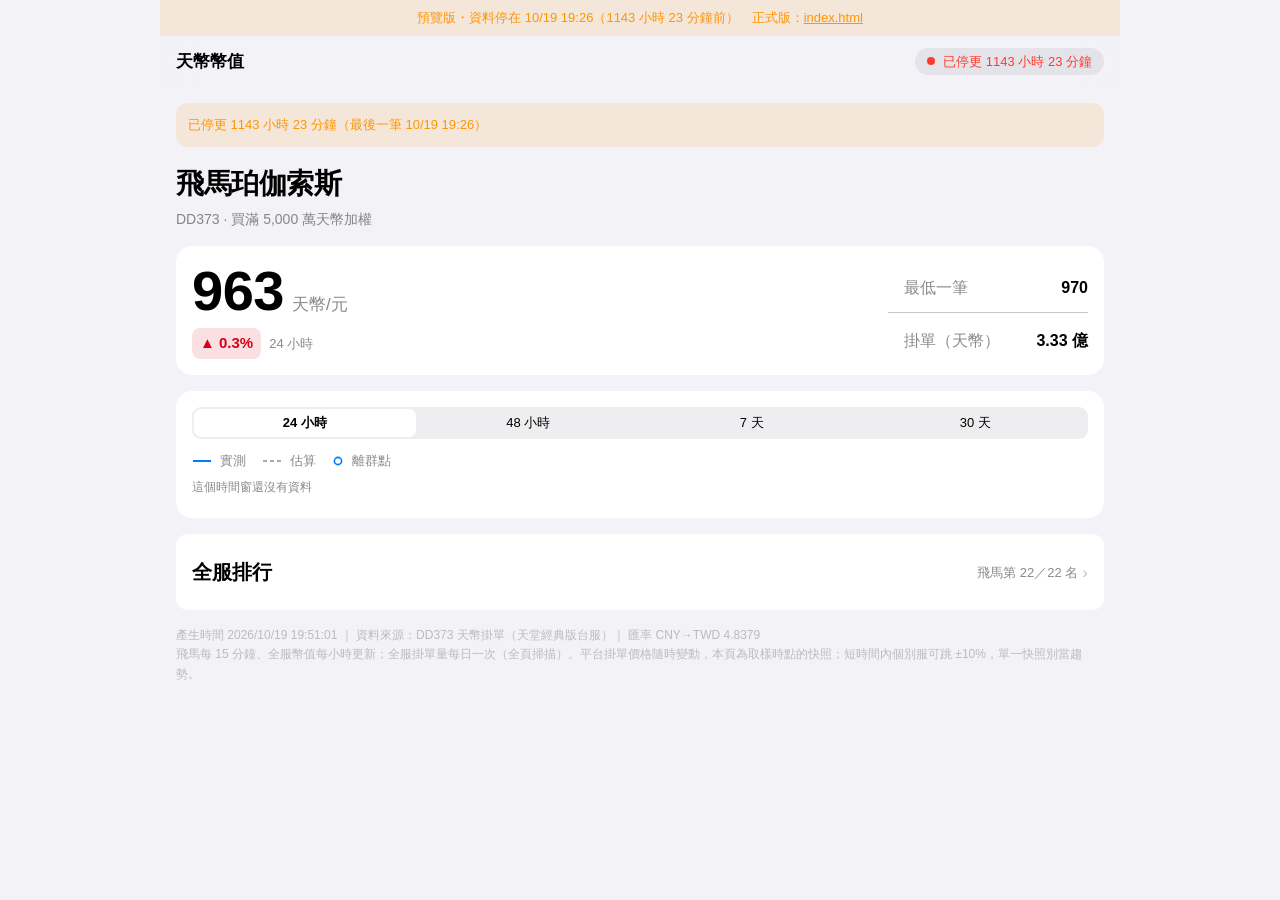
==== commit fd8b9680: "預覽：離群門檻加最小 2%（偏離 > max(3×MAD, 中位數×2%)）" ====
--- a/docs/preview.html
+++ b/docs/preview.html
@@ -378,10 +378,10 @@
 </style>
 </head>
 <body>
-<div class="preview-banner">預覽版・資料停在 10/19 18:24（<span data-ts="1792405459" data-rel="1">39 分鐘前</span>）　正式版：<a href="./index.html">index.html</a></div>
+<div class="preview-banner">預覽版・資料停在 10/19 19:26（<span data-ts="1792409200" data-rel="1">24 分鐘前</span>）　正式版：<a href="./index.html">index.html</a></div>
 <nav class="nav">
   <span class="nav-t">天幣幣值</span>
-  <span class="capsule warn" data-fresh><span class="d"></span><span data-ts="1792405459" data-rel="1">資料延遲</span></span>
+  <span class="capsule" data-fresh><span class="d"></span><span data-ts="1792409200" data-rel="1">24 分鐘前</span></span>
 </nav>
 
 <div class="notice bad" id="stale-banner" hidden></div>
@@ -393,11 +393,11 @@
 <section class="card lg hero">
   <div class="hero-main">
     <div class="hero-n"><b>963</b><span>天幣/元</span></div>
-    <div class="hero-chg"><span class="chg-pill up">▲ 0.9%</span><span class="chg-when">24 小時</span></div>
+    <div class="hero-chg"><span class="chg-pill up">▲ 0.3%</span><span class="chg-when">24 小時</span></div>
   </div>
   <div class="hero-list">
     <div class="hero-row"><span class="hl" data-tip="全部掛單裡最便宜的一筆，小額才買得到這個價">最低一筆</span><span class="hv">970</span></div>
-    <div class="hero-row"><span class="hl">掛單（天幣）</span><span class="hv">3.30 億</span></div>
+    <div class="hero-row"><span class="hl">掛單（天幣）</span><span class="hv">3.33 億</span></div>
   </div>
 </section>
 
@@ -412,7 +412,7 @@
     </div>
     <div class="lgd">
       <span class="li"><svg width="20" height="8" viewBox="0 0 20 8" aria-hidden="true"><path class="lg-real" d="M1,4 H19"/></svg>實測</span>
-      <span class="li" data-tip="10/14 19:01 以前沒有實測，用舊的實買序列 × 1.0004 換算；看趨勢可以，單點數字別當真"><svg width="20" height="8" viewBox="0 0 20 8" aria-hidden="true"><path class="lg-est" d="M1,4 H19"/></svg>估算</span>
+      <span class="li" data-tip="10/14 19:01 以前沒有實測，用舊的實買序列 × 1.0005 換算；看趨勢可以，單點數字別當真"><svg width="20" height="8" viewBox="0 0 20 8" aria-hidden="true"><path class="lg-est" d="M1,4 H19"/></svg>估算</span>
       <span class="li" data-tip="單次掃描偏離前後中位數太多，主線用中位數，圈圈標原始值"><svg width="12" height="12" viewBox="0 0 12 12" aria-hidden="true"><circle class="lg-out" cx="6" cy="6" r="3.6"/></svg>離群點</span>
     </div>
     <div class="panels">
@@ -427,15 +427,15 @@
 <section class="card">
   <details class="dsc">
     <summary><span>全服排行</span><span class="dsub">飛馬第 22／22 名</span></summary>
-    <div class="dbody glist"><div class="rrow me"><div class="rline1"><span class="rk">22</span><span class="nm">飛馬珀伽索斯</span><span class="vw">963</span><span class="dl up">▲ 0.9%</span></div><div class="rline2">最低一筆 970 ・ <span data-tip="全部掛單的庫存總和。飛馬即時（每 15 分鐘）、其他服每日一次全頁掃描">掛單 3.30 億天幣</span></div></div><div class="rrow"><div class="rline1"><span class="rk">1</span><span class="nm">公牛克里特</span><span class="vw">1,685</span><span class="dl up">▲ 3.3%</span></div><div class="rline2">最低一筆 1,686 ・ <span data-tip="全部掛單的庫存總和。飛馬即時（每 15 分鐘）、其他服每日一次全頁掃描">掛單 3.77 億天幣</span></div></div><div class="rrow"><div class="rline1"><span class="rk">2</span><span class="nm">半人馬涅索斯</span><span class="vw">1,673</span><span class="dl up">▲ 1.9%</span></div><div class="rline2">最低一筆 1,694 ・ <span data-tip="全部掛單的庫存總和。飛馬即時（每 15 分鐘）、其他服每日一次全頁掃描">掛單 4.78 億天幣</span></div></div><div class="rrow"><div class="rline1"><span class="rk">3</span><span class="nm">戰神馬爾斯</span><span class="vw">1,654</span><span class="dl up">▲ 0.7%</span></div><div class="rline2">最低一筆 1,659 ・ <span data-tip="全部掛單的庫存總和。飛馬即時（每 15 分鐘）、其他服每日一次全頁掃描">掛單 3.39 億天幣</span></div></div><div class="rrow"><div class="rline1"><span class="rk">4</span><span class="nm">獅子涅墨亞</span><span class="vw">1,654</span><span class="dl up">▲ 1.6%</span></div><div class="rline2">最低一筆 1,667 ・ <span data-tip="全部掛單的庫存總和。飛馬即時（每 15 分鐘）、其他服每日一次全頁掃描">掛單 1.63 億天幣</span></div></div><div class="rrow"><div class="rline1"><span class="rk">5</span><span class="nm">月亮女神阿緹蜜斯</span><span class="vw">1,642</span><span class="dl down">▼ 1.4%</span></div><div class="rline2">最低一筆 1,692 ・ <span data-tip="全部掛單的庫存總和。飛馬即時（每 15 分鐘）、其他服每日一次全頁掃描">掛單 4.25 億天幣</span></div></div><div class="rrow"><div class="rline1"><span class="rk">6</span><span class="nm">地獄犬刻耳柏洛斯</span><span class="vw">1,634</span><span class="dl up">▲ 0.1%</span></div><div class="rline2">最低一筆 1,640 ・ <span data-tip="全部掛單的庫存總和。飛馬即時（每 15 分鐘）、其他服每日一次全頁掃描">掛單 7.67 億天幣</span></div></div><div class="rrow"><div class="rline1"><span class="rk">7</span><span class="nm">勝利女神雅典娜</span><span class="vw">1,618</span><span class="dl down">▼ 1.2%</span></div><div class="rline2">最低一筆 1,628 ・ <span data-tip="全部掛單的庫存總和。飛馬即時（每 15 分鐘）、其他服每日一次全頁掃描">掛單 1.77 億天幣</span></div></div><div class="rrow"><div class="rline1"><span class="rk">8</span><span class="nm">水蛇許德拉</span><span class="vw">1,612</span><span class="dl up">▲ 4.0%</span></div><div class="rline2">最低一筆 1,619 ・ <span data-tip="全部掛單的庫存總和。飛馬即時（每 15 分鐘）、其他服每日一次全頁掃描">掛單 5.65 億天幣</span></div></div><div class="rrow"><div class="rline1"><span class="rk">9</span><span class="nm">蛇髮女墨杜沙</span><span class="vw">1,604</span><span class="dl up">▲ 0.6%</span></div><div class="rline2">最低一筆 1,610 ・ <span data-tip="全部掛單的庫存總和。飛馬即時（每 15 分鐘）、其他服每日一次全頁掃描">掛單 3.81 億天幣</span></div></div><div class="rrow"><div class="rline1"><span class="rk">10</span><span class="nm">天后海拉</span><span class="vw">1,594</span><span class="dl down">▼ 1.6%</span></div><div class="rline2">最低一筆 1,603 ・ <span data-tip="全部掛單的庫存總和。飛馬即時（每 15 分鐘）、其他服每日一次全頁掃描">掛單 6.88 億天幣</span></div></div><div class="rrow"><div class="rline1"><span class="rk">11</span><span class="nm">愛神邱比特</span><span class="vw">1,559</span><span class="dl up">▲ 4.3%</span></div><div class="rline2">最低一筆 1,560 ・ <span data-tip="全部掛單的庫存總和。飛馬即時（每 15 分鐘）、其他服每日一次全頁掃描">掛單 4.90 億天幣</span></div></div><div class="rrow"><div class="rline1"><span class="rk">12</span><span class="nm">海神波塞頓</span><span class="vw">1,554</span><span class="dl up">▲ 2.9%</span></div><div class="rline2">最低一筆 1,559 ・ <span data-tip="全部掛單的庫存總和。飛馬即時（每 15 分鐘）、其他服每日一次全頁掃描">掛單 4.25 億天幣</span></div></div><div class="rrow"><div class="rline1"><span class="rk">13</span><span class="nm">天神宙斯</span><span class="vw">1,549</span><span class="dl up">▲ 2.2%</span></div><div class="rline2">最低一筆 1,557 ・ <span data-tip="全部掛單的庫存總和。飛馬即時（每 15 分鐘）、其他服每日一次全頁掃描">掛單 7.70 億天幣</span></div></div><div class="rrow"><div class="rline1"><span class="rk">14</span><span class="nm">太陽神阿波羅</span><span class="vw">1,532</span><span class="dl up">▲ 1.8%</span></div><div class="rline2">最低一筆 1,532 ・ <span data-tip="全部掛單的庫存總和。飛馬即時（每 15 分鐘）、其他服每日一次全頁掃描">掛單 6.40 億天幣</span></div></div><div class="rrow"><div class="rline1"><span class="rk">15</span><span class="nm">獨眼巨人庫克羅普斯</span><span class="vw">1,443</span><span class="dl up">▲ 2.6%</span></div><div class="rline2">最低一筆 1,456 ・ <span data-tip="全部掛單的庫存總和。飛馬即時（每 15 分鐘）、其他服每日一次全頁掃描">掛單 4.83 億天幣</span></div></div><div class="rrow"><div class="rline1"><span class="rk">16</span><span class="nm">泰坦女神瑞亞</span><span class="vw">1,312</span><span class="dl down">▼ 0.1%</span></div><div class="rline2">最低一筆 1,325 ・ <span data-tip="全部掛單的庫存總和。飛馬即時（每 15 分鐘）、其他服每日一次全頁掃描">掛單 3.50 億天幣</span></div></div><div class="rrow"><div class="rline1"><span class="rk">17</span><span class="nm">火神赫發斯特斯</span><span class="vw">1,274</span><span class="dl up">▲ 0.7%</span></div><div class="rline2">最低一筆 1,280 ・ <span data-tip="全部掛單的庫存總和。飛馬即時（每 15 分鐘）、其他服每日一次全頁掃描">掛單 8.16 億天幣</span></div></div><div class="rrow"><div class="rline1"><span class="rk">18</span><span class="nm">收獲女神蒂蜜特</span><span class="vw">1,273</span><span class="dl up">▲ 8.2%</span></div><div class="rline2">最低一筆 1,276 ・ <span data-tip="全部掛單的庫存總和。飛馬即時（每 15 分鐘）、其他服每日一次全頁掃描">掛單 3.29 億天幣</span></div></div><div class="rrow"><div class="rline1"><span class="rk">19</span><span class="nm">美神維納斯</span><span class="vw">1,244</span><span class="dl up">▲ 0.3%</span></div><div class="rline2">最低一筆 1,249 ・ <span data-tip="全部掛單的庫存總和。飛馬即時（每 15 分鐘）、其他服每日一次全頁掃描">掛單 2.04 億天幣</span></div></div><div class="rrow"><div class="rline1"><span class="rk">20</span><span class="nm">牛人彌諾陶洛斯</span><span class="vw">1,150</span><span class="dl up">▲ 2.1%</span></div><div class="rline2">最低一筆 1,155 ・ <span data-tip="全部掛單的庫存總和。飛馬即時（每 15 分鐘）、其他服每日一次全頁掃描">掛單 1.88 億天幣</span></div></div><div class="rrow"><div class="rline1"><span class="rk">21</span><span class="nm">冥王黑帝斯</span><span class="vw">1,116</span><span class="dl up">▲ 3.5%</span></div><div class="rline2">最低一筆 1,116 ・ <span data-tip="全部掛單的庫存總和。飛馬即時（每 15 分鐘）、其他服每日一次全頁掃描">掛單 2.32 億天幣</span></div></div></div>
+    <div class="dbody glist"><div class="rrow me"><div class="rline1"><span class="rk">22</span><span class="nm">飛馬珀伽索斯</span><span class="vw">963</span><span class="dl up">▲ 0.3%</span></div><div class="rline2">最低一筆 970 ・ <span data-tip="全部掛單的庫存總和。飛馬即時（每 15 分鐘）、其他服每日一次全頁掃描">掛單 3.33 億天幣</span></div></div><div class="rrow"><div class="rline1"><span class="rk">1</span><span class="nm">公牛克里特</span><span class="vw">1,687</span><span class="dl up">▲ 3.0%</span></div><div class="rline2">最低一筆 1,699 ・ <span data-tip="全部掛單的庫存總和。飛馬即時（每 15 分鐘）、其他服每日一次全頁掃描">掛單 3.77 億天幣</span></div></div><div class="rrow"><div class="rline1"><span class="rk">2</span><span class="nm">半人馬涅索斯</span><span class="vw">1,668</span><span class="dl up">▲ 0.9%</span></div><div class="rline2">最低一筆 1,671 ・ <span data-tip="全部掛單的庫存總和。飛馬即時（每 15 分鐘）、其他服每日一次全頁掃描">掛單 4.78 億天幣</span></div></div><div class="rrow"><div class="rline1"><span class="rk">3</span><span class="nm">獅子涅墨亞</span><span class="vw">1,654</span><span class="dl up">▲ 1.1%</span></div><div class="rline2">最低一筆 1,654 ・ <span data-tip="全部掛單的庫存總和。飛馬即時（每 15 分鐘）、其他服每日一次全頁掃描">掛單 1.63 億天幣</span></div></div><div class="rrow"><div class="rline1"><span class="rk">4</span><span class="nm">月亮女神阿緹蜜斯</span><span class="vw">1,648</span><span class="dl down">▼ 1.4%</span></div><div class="rline2">最低一筆 1,689 ・ <span data-tip="全部掛單的庫存總和。飛馬即時（每 15 分鐘）、其他服每日一次全頁掃描">掛單 4.25 億天幣</span></div></div><div class="rrow"><div class="rline1"><span class="rk">5</span><span class="nm">地獄犬刻耳柏洛斯</span><span class="vw">1,634</span><span class="dl up">▲ 0.1%</span></div><div class="rline2">最低一筆 1,641 ・ <span data-tip="全部掛單的庫存總和。飛馬即時（每 15 分鐘）、其他服每日一次全頁掃描">掛單 7.67 億天幣</span></div></div><div class="rrow"><div class="rline1"><span class="rk">6</span><span class="nm">戰神馬爾斯</span><span class="vw">1,633</span><span class="dl down">▼ 0.9%</span></div><div class="rline2">最低一筆 1,659 ・ <span data-tip="全部掛單的庫存總和。飛馬即時（每 15 分鐘）、其他服每日一次全頁掃描">掛單 3.39 億天幣</span></div></div><div class="rrow"><div class="rline1"><span class="rk">7</span><span class="nm">水蛇許德拉</span><span class="vw">1,616</span><span class="dl up">▲ 3.9%</span></div><div class="rline2">最低一筆 1,630 ・ <span data-tip="全部掛單的庫存總和。飛馬即時（每 15 分鐘）、其他服每日一次全頁掃描">掛單 5.65 億天幣</span></div></div><div class="rrow"><div class="rline1"><span class="rk">8</span><span class="nm">勝利女神雅典娜</span><span class="vw">1,615</span><span class="dl down">▼ 1.4%</span></div><div class="rline2">最低一筆 1,628 ・ <span data-tip="全部掛單的庫存總和。飛馬即時（每 15 分鐘）、其他服每日一次全頁掃描">掛單 1.77 億天幣</span></div></div><div class="rrow"><div class="rline1"><span class="rk">9</span><span class="nm">蛇髮女墨杜沙</span><span class="vw">1,610</span><span class="dl up">▲ 0.7%</span></div><div class="rline2">最低一筆 1,610 ・ <span data-tip="全部掛單的庫存總和。飛馬即時（每 15 分鐘）、其他服每日一次全頁掃描">掛單 3.81 億天幣</span></div></div><div class="rrow"><div class="rline1"><span class="rk">10</span><span class="nm">天后海拉</span><span class="vw">1,592</span><span class="dl down">▼ 2.7%</span></div><div class="rline2">最低一筆 1,597 ・ <span data-tip="全部掛單的庫存總和。飛馬即時（每 15 分鐘）、其他服每日一次全頁掃描">掛單 6.88 億天幣</span></div></div><div class="rrow"><div class="rline1"><span class="rk">11</span><span class="nm">愛神邱比特</span><span class="vw">1,559</span><span class="dl up">▲ 3.9%</span></div><div class="rline2">最低一筆 1,567 ・ <span data-tip="全部掛單的庫存總和。飛馬即時（每 15 分鐘）、其他服每日一次全頁掃描">掛單 4.90 億天幣</span></div></div><div class="rrow"><div class="rline1"><span class="rk">12</span><span class="nm">海神波塞頓</span><span class="vw">1,557</span><span class="dl up">▲ 4.8%</span></div><div class="rline2">最低一筆 1,561 ・ <span data-tip="全部掛單的庫存總和。飛馬即時（每 15 分鐘）、其他服每日一次全頁掃描">掛單 4.25 億天幣</span></div></div><div class="rrow"><div class="rline1"><span class="rk">13</span><span class="nm">天神宙斯</span><span class="vw">1,548</span><span class="dl up">▲ 2.6%</span></div><div class="rline2">最低一筆 1,557 ・ <span data-tip="全部掛單的庫存總和。飛馬即時（每 15 分鐘）、其他服每日一次全頁掃描">掛單 7.70 億天幣</span></div></div><div class="rrow"><div class="rline1"><span class="rk">14</span><span class="nm">太陽神阿波羅</span><span class="vw">1,532</span><span class="dl up">▲ 1.9%</span></div><div class="rline2">最低一筆 1,533 ・ <span data-tip="全部掛單的庫存總和。飛馬即時（每 15 分鐘）、其他服每日一次全頁掃描">掛單 6.40 億天幣</span></div></div><div class="rrow"><div class="rline1"><span class="rk">15</span><span class="nm">獨眼巨人庫克羅普斯</span><span class="vw">1,454</span><span class="dl up">▲ 3.0%</span></div><div class="rline2">最低一筆 1,457 ・ <span data-tip="全部掛單的庫存總和。飛馬即時（每 15 分鐘）、其他服每日一次全頁掃描">掛單 4.83 億天幣</span></div></div><div class="rrow"><div class="rline1"><span class="rk">16</span><span class="nm">泰坦女神瑞亞</span><span class="vw">1,318</span><span class="dl up">▲ 0.3%</span></div><div class="rline2">最低一筆 1,328 ・ <span data-tip="全部掛單的庫存總和。飛馬即時（每 15 分鐘）、其他服每日一次全頁掃描">掛單 3.50 億天幣</span></div></div><div class="rrow"><div class="rline1"><span class="rk">17</span><span class="nm">火神赫發斯特斯</span><span class="vw">1,273</span><span class="dl up">▲ 0.6%</span></div><div class="rline2">最低一筆 1,276 ・ <span data-tip="全部掛單的庫存總和。飛馬即時（每 15 分鐘）、其他服每日一次全頁掃描">掛單 8.16 億天幣</span></div></div><div class="rrow"><div class="rline1"><span class="rk">18</span><span class="nm">收獲女神蒂蜜特</span><span class="vw">1,272</span><span class="dl up">▲ 5.7%</span></div><div class="rline2">最低一筆 1,284 ・ <span data-tip="全部掛單的庫存總和。飛馬即時（每 15 分鐘）、其他服每日一次全頁掃描">掛單 3.29 億天幣</span></div></div><div class="rrow"><div class="rline1"><span class="rk">19</span><span class="nm">美神維納斯</span><span class="vw">1,244</span><span class="dl up">▲ 0.1%</span></div><div class="rline2">最低一筆 1,250 ・ <span data-tip="全部掛單的庫存總和。飛馬即時（每 15 分鐘）、其他服每日一次全頁掃描">掛單 2.04 億天幣</span></div></div><div class="rrow"><div class="rline1"><span class="rk">20</span><span class="nm">牛人彌諾陶洛斯</span><span class="vw">1,145</span><span class="dl up">▲ 0.9%</span></div><div class="rline2">最低一筆 1,155 ・ <span data-tip="全部掛單的庫存總和。飛馬即時（每 15 分鐘）、其他服每日一次全頁掃描">掛單 1.88 億天幣</span></div></div><div class="rrow"><div class="rline1"><span class="rk">21</span><span class="nm">冥王黑帝斯</span><span class="vw">1,112</span><span class="dl up">▲ 3.2%</span></div><div class="rline2">最低一筆 1,117 ・ <span data-tip="全部掛單的庫存總和。飛馬即時（每 15 分鐘）、其他服每日一次全頁掃描">掛單 2.32 億天幣</span></div></div></div>
   </details>
 </section>
 <footer>
-  產生時間 2026/10/19 19:04:01 ｜ 資料來源：DD373 天幣掛單（天堂經典版台服）｜ 匯率 CNY→TWD 4.8379<br>
+  產生時間 2026/10/19 19:51:01 ｜ 資料來源：DD373 天幣掛單（天堂經典版台服）｜ 匯率 CNY→TWD 4.8379<br>
   飛馬每 15 分鐘、全服幣值每小時更新；全服掛單量每日一次（全頁掃描）。平台掛單價格隨時變動，本頁為取樣時點的快照；短時間內個別服可跳 ±10%，單一快照別當趨勢。
 </footer>
-<script type="application/json" id="chart-data">{"now":1792407841,"r":1.00042,"real":[[1791975660,945.3,945.3,0,30512],[1791976080,944.0,944.0,0,30068],[1791977580,942.6,942.6,0,15930],[1791980760,944.3,944.3,0,16017],[1791983280,942.3,942.3,0,16317],[1791984120,941.9,941.9,0,15942],[1791984180,941.9,941.9,0,15942],[1791985020,937.3,937.3,0,14495],[1791985920,928.2,928.2,0,22275],[1791986820,928.3,928.3,0,20374],[1791987720,930.7,930.7,0,14754],[1791987840,930.7,930.7,0,14754],[1791988620,928.8,928.8,0,20624],[1791989520,930.2,930.2,0,18494],[1791990420,934.9,934.9,0,24335],[1791991320,940.1,940.1,0,24335],[1791991440,940.1,940.1,0,24335],[1791992220,942.5,942.5,0,21460],[1791993120,943.6,943.6,0,21050],[1791994020,949.7,949.7,0,22160],[1791994920,949.7,949.7,0,21750],[1791995160,947.1,947.1,0,24720],[1791995820,946.1,946.1,0,24526],[1791996720,942.6,942.6,0,23656],[1791997620,944.0,950.6,1,24363],[1791998520,944.0,944.0,0,23063],[1791998760,944.0,944.0,0,23063],[1791999420,942.4,942.4,0,23063],[1792000320,942.4,942.4,0,23063],[1792001220,942.4,942.4,0,22863],[1792002120,936.3,936.3,0,21661],[1792003020,936.3,936.3,0,22361],[1792003920,937.3,937.3,0,22436],[1792004820,937.9,937.9,0,22436],[1792005660,937.9,937.9,0,22436],[1792005720,937.9,937.9,0,22436],[1792006620,936.3,936.3,0,22361],[1792007520,936.3,936.3,0,22361],[1792008420,936.3,936.3,0,22361],[1792009260,936.3,936.3,0,22361],[1792009320,936.3,936.3,0,22361],[1792010220,936.3,936.3,0,22361],[1792011120,936.3,936.3,0,22361],[1792012020,936.3,936.3,0,22361],[1792012920,936.3,936.3,0,22361],[1792013820,936.3,936.3,0,22361],[1792014720,936.3,936.3,0,22361],[1792015620,933.9,933.9,0,18861],[1792016520,933.7,933.7,0,18791],[1792017420,933.7,933.7,0,18791],[1792018320,933.7,933.7,0,18791],[1792019220,933.7,933.7,0,18791],[1792020120,933.7,933.7,0,18791],[1792020420,933.7,933.7,0,18791],[1792021020,933.7,933.7,0,18791],[1792021920,933.7,933.7,0,18791],[1792022820,933.7,933.7,0,18791],[1792023720,930.0,930.0,0,19091],[1792023780,930.0,930.0,0,19091],[1792024620,930.0,930.0,0,19091],[1792025520,930.0,930.0,0,19091],[1792026420,927.9,927.9,0,19065],[1792027320,927.9,927.9,0,19065],[1792027380,927.9,927.9,0,19065],[1792028220,928.2,928.2,0,17165],[1792029120,928.1,929.0,1,17275],[1792030020,928.1,928.1,0,17105],[1792030920,923.9,923.9,0,16055],[1792031220,923.9,923.9,0,16055],[1792031820,923.9,923.9,0,16055],[1792032720,925.5,925.5,0,16555],[1792033620,926.3,926.3,0,16795],[1792034520,924.6,924.6,0,16295],[1792034640,924.6,924.6,0,16295],[1792035420,929.4,929.4,0,17195],[1792036320,930.8,930.8,0,18255],[1792037220,927.1,927.1,0,17355],[1792038120,925.7,925.7,0,17013],[1792038300,925.7,925.7,0,17013],[1792039020,923.1,923.1,0,16213],[1792039920,923.2,923.2,0,17193],[1792040820,923.7,923.7,0,19963],[1792041720,923.7,928.0,1,20963],[1792041960,924.0,928.0,1,20963],[1792042620,923.7,923.7,0,19963],[1792043520,924.0,924.0,0,19963],[1792044420,924.0,924.0,0,19963],[1792045320,925.1,925.1,0,17048],[1792045500,925.1,925.1,0,17048],[1792046220,924.0,924.0,0,18963],[1792047120,917.1,917.1,0,15433],[1792048020,897.3,897.3,0,13493],[1792048920,907.7,907.7,0,14323],[1792049040,899.2,863.0,1,10933],[1792049820,899.2,899.2,0,15445],[1792050720,901.5,901.5,0,15345],[1792051620,893.1,893.1,0,15167],[1792052460,876.5,876.5,0,13717],[1792052520,876.5,876.5,0,13717],[1792053420,876.1,876.1,0,13717],[1792054320,879.2,879.2,0,15457],[1792055220,879.2,879.2,0,15457],[1792056120,878.5,878.5,0,11167],[1792056360,878.5,878.5,0,11167],[1792057020,872.2,872.2,0,11167],[1792057920,872.2,872.2,0,11167],[1792058820,873.1,873.1,0,11567],[1792059720,873.1,873.1,0,11567],[1792060620,877.8,877.8,0,12363],[1792061520,879.1,879.1,0,12421],[1792062420,879.1,879.1,0,11761],[1792063320,881.5,881.5,0,11702],[1792063500,881.5,881.5,0,11702],[1792064220,881.4,881.4,0,11754],[1792065120,882.8,882.8,0,11774],[1792066020,883.5,883.5,0,12041],[1792066920,885.8,885.8,0,12713],[1792067820,890.4,890.4,0,12720],[1792068720,894.2,894.2,0,12920],[1792069620,897.2,897.2,0,12749],[1792070460,898.8,898.8,0,12899],[1792070520,898.8,898.8,0,12899],[1792071420,903.0,903.0,0,12646],[1792072320,904.6,904.6,0,12651],[1792073220,903.0,918.7,1,12987],[1792074120,902.4,902.4,0,10727],[1792074360,902.4,902.4,0,10727],[1792075020,903.9,903.9,0,11927],[1792075920,910.6,910.6,0,12475],[1792076820,917.7,917.7,0,12475],[1792077720,907.9,907.9,0,10338],[1792077780,907.9,907.9,0,10338],[1792078620,936.5,936.5,0,15187],[1792079520,936.5,936.5,0,15187],[1792080420,936.5,936.5,0,15857],[1792081260,936.5,936.5,0,16276],[1792081320,936.5,936.5,0,16276],[1792082220,936.5,936.5,0,16211],[1792083120,936.5,936.5,0,16211],[1792084020,936.5,936.5,0,16211],[1792084920,936.5,936.5,0,19619],[1792085040,936.5,936.5,0,19619],[1792085820,936.5,936.5,0,19605],[1792086720,935.0,935.0,0,18605],[1792087620,935.0,935.0,0,18605],[1792088520,935.0,935.0,0,18605],[1792089420,921.1,921.1,0,18301],[1792090320,921.1,921.1,0,18525],[1792091220,921.1,921.1,0,18525],[1792092120,921.1,921.1,0,18525],[1792092240,921.1,921.1,0,18525],[1792093020,921.1,921.1,0,18525],[1792093920,921.1,921.1,0,18525],[1792094820,921.1,921.1,0,18525],[1792095720,921.1,921.1,0,18525],[1792095840,921.1,921.1,0,18525],[1792096620,921.1,921.1,0,18525],[1792097520,921.1,921.1,0,18525],[1792098420,921.1,921.1,0,18525],[1792099320,921.1,921.1,0,18525],[1792099380,921.1,921.1,0,18525],[1792100220,921.1,921.1,0,18525],[1792101120,921.1,921.1,0,18525],[1792102020,921.1,921.1,0,18525],[1792102920,921.1,921.1,0,18525],[1792103220,921.1,921.1,0,18525],[1792103820,920.5,920.5,0,18525],[1792104720,920.5,920.5,0,18525],[1792105620,920.5,920.5,0,18525],[1792106520,919.4,919.4,0,18431],[1792107420,919.4,919.4,0,18531],[1792108320,919.4,919.4,0,18531],[1792109220,910.3,910.3,0,17535],[1792110120,908.2,908.2,0,17545],[1792110240,899.0,899.0,0,16601],[1792111020,890.4,890.4,0,15456],[1792111920,889.8,889.8,0,15056],[1792112820,888.0,888.0,0,14791],[1792113720,886.3,886.3,0,14291],[1792113900,886.3,886.3,0,14291],[1792114620,882.9,882.9,0,12831],[1792115520,882.5,882.5,0,11661],[1792116420,882.5,882.5,0,11661],[1792117320,882.9,882.9,0,11921],[1792117560,882.9,882.9,0,11921],[1792118220,885.7,885.7,0,11921],[1792119120,891.8,891.8,0,13071],[1792120020,894.9,894.9,0,15124],[1792120920,895.7,895.7,0,16104],[1792121040,896.2,896.2,0,16548],[1792121820,896.5,896.5,0,15747],[1792122720,896.2,896.2,0,15747],[1792123620,896.2,896.2,0,15747],[1792124520,896.7,896.7,0,14876],[1792125420,897.1,897.1,0,13941],[1792126320,899.8,899.8,0,14431],[1792127220,899.8,899.8,0,14431],[1792128120,900.5,900.5,0,16646],[1792128360,900.5,900.5,0,16883],[1792129020,900.5,900.5,0,15833],[1792129920,900.5,900.5,0,15833],[1792130820,901.1,901.1,0,16033],[1792131720,901.1,901.1,0,16033],[1792131840,901.1,901.1,0,16033],[1792132620,901.1,901.1,0,16033],[1792133520,901.1,901.1,0,16033],[1792134420,902.6,902.6,0,18076],[1792135320,902.6,902.6,0,20056],[1792136220,902.6,902.6,0,17156],[1792137120,902.6,902.6,0,22064],[1792138020,902.6,902.6,0,18244],[1792138920,903.1,903.1,0,18379],[1792139160,903.1,903.1,0,18379],[1792139820,903.1,903.1,0,18779],[1792140720,903.3,903.3,0,18389],[1792141620,903.1,903.1,0,18602],[1792142520,902.9,902.9,0,17751],[1792142760,903.1,903.1,0,15931],[1792143420,903.2,903.2,0,15393],[1792144320,905.3,905.3,0,15825],[1792145220,906.9,906.9,0,15755],[1792146120,908.2,908.2,0,14218],[1792146180,908.2,908.2,0,14218],[1792147020,911.0,911.0,0,14294],[1792147920,911.0,911.0,0,13872],[1792148820,909.9,909.9,0,13682],[1792149720,909.4,909.4,0,16123],[1792150620,909.0,909.0,0,12910],[1792151520,909.5,909.5,0,13489],[1792152420,915.6,915.6,0,13387],[1792153320,917.1,917.1,0,12810],[1792153620,917.1,917.1,0,12810],[1792154220,917.7,917.7,0,12949],[1792155120,923.3,923.3,0,13136],[1792156020,932.2,932.2,0,13020],[1792156860,938.5,938.5,0,13369],[1792156920,938.5,938.5,0,14099],[1792157820,939.1,939.1,0,14921],[1792158720,939.2,939.2,0,14107],[1792159620,939.6,939.6,0,14207],[1792160520,943.0,943.0,0,13601],[1792160580,943.0,943.0,0,13601],[1792161420,943.3,943.3,0,12511],[1792162320,944.9,944.9,0,11301],[1792163220,945.5,945.5,0,10506],[1792164120,941.1,941.1,0,13398],[1792164300,940.8,940.8,0,13527],[1792165020,934.8,934.8,0,15347],[1792165920,943.9,943.9,0,13507],[1792166820,937.2,937.2,0,15027],[1792167660,939.5,939.5,0,15327],[1792167720,939.5,939.5,0,15327],[1792168620,933.9,933.9,0,15477],[1792169520,935.9,935.9,0,15927],[1792170420,943.3,943.3,0,16197],[1792171320,943.7,943.7,0,16373],[1792172220,943.7,943.7,0,16373],[1792173120,943.7,943.7,0,16373],[1792174020,943.7,943.7,0,16373],[1792174380,944.5,944.5,0,16023],[1792174920,944.5,944.5,0,16023],[1792175820,944.5,944.5,0,16023],[1792176720,944.2,944.2,0,16423],[1792177620,944.2,944.2,0,16423],[1792178520,944.2,944.2,0,16423],[1792178580,944.2,944.2,0,16423],[1792179420,944.2,944.2,0,16423],[1792180320,944.3,944.3,0,15523],[1792181220,944.2,944.2,0,15523],[1792182120,944.2,944.2,0,16253],[1792183020,944.2,944.2,0,16253],[1792183920,944.2,944.2,0,16253],[1792184820,944.2,944.2,0,16253],[1792185660,944.2,944.2,0,18813],[1792185720,944.2,944.2,0,18813],[1792186620,944.2,944.2,0,18813],[1792187520,944.2,944.2,0,18813],[1792188420,944.2,944.2,0,18813],[1792189320,944.2,944.2,0,18813],[1792189500,944.2,944.2,0,18813],[1792190220,944.2,944.2,0,18913],[1792191120,944.2,944.2,0,18913],[1792192020,944.2,944.2,0,18913],[1792192860,944.6,944.6,0,19373],[1792192920,944.6,944.6,0,19373],[1792193820,944.8,944.8,0,16563],[1792194720,944.8,944.8,0,16563],[1792195620,944.9,944.9,0,15179],[1792196520,940.8,940.8,0,15179],[1792196580,940.0,940.0,0,15329],[1792197420,941.4,941.4,0,15548],[1792198320,940.7,940.7,0,15110],[1792199220,940.7,939.8,1,14660],[1792200120,940.7,940.7,0,15150],[1792201020,940.9,940.9,0,14897],[1792201920,941.0,941.0,0,15087],[1792202820,940.1,940.1,0,14577],[1792203720,940.1,940.1,0,14577],[1792204020,942.3,942.3,0,16957],[1792204620,942.3,942.3,0,15957],[1792205520,940.7,940.7,0,13757],[1792206420,939.7,939.7,0,18110],[1792207320,939.9,939.9,0,18380],[1792207440,939.9,939.9,0,18380],[1792208220,939.6,939.6,0,17880],[1792209120,940.1,940.1,0,16799],[1792210020,940.3,940.3,0,16799],[1792210920,940.4,940.4,0,16549],[1792210980,940.4,940.4,0,16549],[1792211820,939.8,939.8,0,16603],[1792212720,939.8,939.8,0,16603],[1792213620,932.1,932.1,0,19064],[1792214520,938.2,938.2,0,19817],[1792214580,938.2,938.2,0,19817],[1792215420,934.2,934.2,0,19170],[1792216320,935.0,935.0,0,19394],[1792217220,933.2,933.2,0,18864],[1792218120,934.0,934.0,0,19094],[1792218300,934.0,934.0,0,19094],[1792219020,936.4,936.4,0,18798],[1792219920,940.6,940.6,0,19798],[1792220820,940.9,940.9,0,19608],[1792221720,940.9,940.9,0,19220],[1792221780,940.9,940.9,0,19220],[1792222620,940.7,940.7,0,19120],[1792223520,940.2,940.2,0,18908],[1792224420,941.1,941.1,0,18958],[1792225320,942.8,942.8,0,16927],[1792225560,942.8,942.8,0,16927],[1792226220,942.8,943.3,1,17441],[1792227120,943.2,943.2,0,18007],[1792228020,942.7,942.7,0,20799],[1792228860,942.9,942.9,0,20799],[1792228920,942.9,942.9,0,20799],[1792229820,942.1,942.1,0,18389],[1792230720,942.2,942.2,0,18389],[1792231620,941.9,941.9,0,20010],[1792232520,941.8,941.8,0,17129],[1792232760,941.8,941.8,0,17129],[1792233420,942.2,942.2,0,16024],[1792234320,942.1,942.1,0,15699],[1792235220,943.7,943.7,0,16094],[1792236120,945.2,945.2,0,16977],[1792236420,945.2,945.2,0,15676],[1792237020,945.2,945.2,0,16986],[1792237920,944.2,944.2,0,17179],[1792238820,944.3,944.3,0,16286],[1792239720,944.5,944.5,0,16447],[1792239840,944.5,944.5,0,16447],[1792240620,944.6,944.6,0,16447],[1792241520,945.1,945.1,0,16085],[1792242420,946.3,946.3,0,17868],[1792243320,946.3,946.3,0,18073],[1792243380,946.3,946.3,0,18073],[1792244220,946.5,948.1,1,18260],[1792245120,946.6,946.6,0,19281],[1792246020,946.5,946.5,0,18876],[1792246920,946.8,946.8,0,19095],[1792247160,947.0,947.0,0,19131],[1792247820,947.0,947.0,0,17295],[1792248720,948.5,948.5,0,18336],[1792249620,948.4,947.6,1,15616],[1792250520,948.4,948.4,0,14066],[1792250760,948.4,948.4,0,14066],[1792251420,948.6,948.6,0,12513],[1792252320,948.6,948.6,0,12402],[1792253220,948.8,948.8,0,12542],[1792254120,948.3,948.3,0,11842],[1792254300,947.8,947.8,0,10282],[1792255020,945.8,945.8,0,10878],[1792255920,946.0,946.0,0,11286],[1792256820,945.3,945.3,0,11638],[1792257720,946.5,946.5,0,11578],[1792257780,946.5,946.5,0,11578],[1792258620,946.5,946.5,0,11578],[1792259520,946.5,946.5,0,11578],[1792260420,946.5,946.5,0,11578],[1792261320,946.5,946.5,0,11878],[1792261500,946.5,946.5,0,11878],[1792262220,946.5,946.5,0,11878],[1792263120,946.7,946.7,0,11678],[1792264020,946.6,946.6,0,11938],[1792264920,946.4,946.4,0,12638],[1792265040,946.4,946.4,0,12638],[1792265820,946.4,946.4,0,12338],[1792266120,946.4,946.4,0,12338],[1792266300,946.4,946.4,0,12338],[1792266720,946.4,946.4,0,12338],[1792267620,946.4,946.4,0,12338],[1792268460,946.4,946.4,0,12338],[1792268520,946.4,946.4,0,12338],[1792269420,946.4,946.4,0,12338],[1792270320,946.4,946.4,0,12338],[1792271220,946.4,946.4,0,12338],[1792272120,946.4,946.4,0,11438],[1792272360,946.4,946.4,0,11438],[1792273020,946.4,946.4,0,11438],[1792273920,946.4,946.4,0,11438],[1792274820,946.4,946.4,0,11438],[1792275720,946.4,946.4,0,11438],[1792275960,946.4,946.4,0,11438],[1792276620,946.4,946.4,0,11438],[1792277520,946.4,946.4,0,11438],[1792278420,946.4,946.4,0,12138],[1792279320,947.2,947.2,0,13088],[1792279380,947.2,947.2,0,13088],[1792280220,947.2,947.2,0,13088],[1792281120,947.2,947.2,0,13088],[1792282020,947.6,947.6,0,14022],[1792282920,945.5,945.5,0,14208],[1792283040,945.5,945.5,0,14208],[1792283820,945.5,945.5,0,14208],[1792284720,945.5,945.5,0,13728],[1792285620,945.5,945.5,0,13748],[1792286520,945.5,945.5,0,13748],[1792286640,946.3,946.3,0,13924],[1792287420,943.7,943.7,0,14748],[1792288320,943.0,935.7,1,16276],[1792289220,942.7,942.7,0,15100],[1792290060,943.0,943.0,0,17300],[1792290120,945.0,945.0,0,15740],[1792291020,947.4,947.4,0,18750],[1792291920,947.3,944.8,1,13650],[1792292820,947.3,947.3,0,31331],[1792293720,947.3,947.3,0,31331],[1792294620,947.3,947.3,0,31621],[1792295520,948.4,948.4,0,33621],[1792296420,961.4,961.4,0,46521],[1792297260,961.4,961.4,0,43941],[1792297320,961.4,961.4,0,43941],[1792298220,961.4,961.4,0,45271],[1792299120,961.4,961.4,0,42336],[1792300020,961.4,961.4,0,43655],[1792300920,942.7,942.7,0,28503],[1792300980,942.7,942.7,0,28503],[1792301820,943.0,943.0,0,28693],[1792302720,943.9,943.9,0,30492],[1792303620,948.4,948.4,0,36337],[1792304520,948.6,948.6,0,36208],[1792304580,948.6,948.6,0,36208],[1792305420,948.6,948.6,0,37208],[1792306320,949.0,949.0,0,38384],[1792307220,950.3,950.3,0,38984],[1792308120,950.2,950.2,0,35448],[1792308180,950.2,950.2,0,35448],[1792309020,951.2,951.2,0,37783],[1792309920,952.2,952.2,0,39047],[1792310820,952.2,952.2,0,39047],[1792311720,953.6,953.6,0,37847],[1792311960,953.7,953.7,0,38347],[1792312620,955.3,955.3,0,38347],[1792313520,955.0,955.0,0,38047],[1792314420,955.1,955.1,0,38161],[1792315320,955.0,956.5,1,38493],[1792315560,954.7,954.7,0,37379],[1792316220,954.7,954.7,0,37379],[1792317120,954.6,954.6,0,38152],[1792318020,954.6,954.6,0,37652],[1792318920,955.5,955.5,0,38588],[1792319160,955.5,955.5,0,38588],[1792319820,955.5,955.5,0,35183],[1792320720,956.1,956.1,0,35725],[1792321620,957.0,957.0,0,36546],[1792322520,957.0,957.0,0,35746],[1792322700,957.0,957.0,0,35746],[1792323420,959.2,959.2,0,37446],[1792324320,960.6,960.6,0,39517],[1792325220,965.1,965.1,0,39707],[1792326120,966.1,966.1,0,40413],[1792326300,969.1,969.1,0,41363],[1792327020,969.8,969.8,0,45578],[1792327920,970.5,970.5,0,44817],[1792328820,970.8,970.8,0,44675],[1792329720,976.7,976.7,0,46175],[1792329780,976.7,976.7,0,46175],[1792330620,978.5,978.5,0,47238],[1792331520,984.2,984.2,0,47127],[1792332420,990.8,990.8,0,42725],[1792333260,990.4,990.4,0,41086],[1792333320,990.4,990.4,0,41086],[1792334220,990.0,990.0,0,40855],[1792335120,990.6,990.6,0,31260],[1792336020,996.4,996.4,0,32047],[1792336920,995.7,995.7,0,31582],[1792337100,980.7,980.7,0,28925],[1792337820,973.4,973.4,0,27348],[1792338720,963.4,963.4,0,23243],[1792339620,966.8,966.8,0,23893],[1792340520,969.0,969.0,0,24350],[1792341420,970.6,970.6,0,24320],[1792342320,970.6,970.6,0,22820],[1792343220,954.8,954.8,0,18953],[1792344120,955.0,955.0,0,19027],[1792344240,955.0,955.0,0,19027],[1792345020,953.2,953.2,0,19897],[1792345920,955.7,955.7,0,20062],[1792346820,956.6,956.6,0,20062],[1792347720,957.3,957.3,0,20177],[1792347900,957.3,957.3,0,20177],[1792348620,957.3,957.3,0,20177],[1792349520,958.7,958.7,0,21417],[1792350420,958.7,958.7,0,21417],[1792351320,958.7,958.7,0,21417],[1792352220,958.7,958.7,0,21417],[1792353120,958.7,958.7,0,21417],[1792354020,958.7,958.7,0,21417],[1792354920,958.7,958.7,0,21417],[1792354980,958.7,958.7,0,21417],[1792355820,958.7,958.7,0,21417],[1792356720,958.7,958.7,0,21417],[1792357620,958.7,958.7,0,21417],[1792358520,958.5,958.5,0,21517],[1792359420,958.5,958.5,0,21517],[1792360320,958.5,958.5,0,21517],[1792361220,958.5,958.5,0,21517],[1792362120,958.5,958.5,0,21517],[1792362180,958.5,958.5,0,21517],[1792363020,958.5,958.5,0,21517],[1792363920,958.5,958.5,0,21517],[1792364820,958.5,958.5,0,21517],[1792365660,958.5,958.5,0,21517],[1792365720,958.5,958.5,0,21517],[1792366620,958.5,958.5,0,21517],[1792367520,958.5,958.5,0,21517],[1792368420,958.5,958.5,0,25117],[1792369320,958.8,958.8,0,25208],[1792369440,958.8,958.8,0,25208],[1792370220,959.6,959.6,0,25408],[1792371120,957.5,957.5,0,24828],[1792372020,957.8,957.8,0,25228],[1792372920,958.0,958.0,0,25228],[1792373820,958.0,958.0,0,25228],[1792374720,956.5,956.5,0,25208],[1792375620,958.9,958.9,0,29724],[1792376520,958.9,958.9,0,36224],[1792376700,958.9,958.9,0,36924],[1792377420,959.1,959.1,0,37744],[1792378320,959.4,959.4,0,38144],[1792379220,960.1,960.1,0,38590],[1792380120,960.4,960.4,0,37135],[1792381020,961.8,961.8,0,37518],[1792381920,961.9,961.9,0,36375],[1792382820,970.3,970.3,0,37832],[1792383600,971.1,971.1,0,38082],[1792383720,972.0,972.0,0,38082],[1792384620,975.4,975.4,0,37752],[1792385520,979.2,979.2,0,37295],[1792386420,977.6,977.6,0,37130],[1792387320,982.0,982.0,0,40604],[1792387500,980.5,980.5,0,40204],[1792388220,960.8,960.8,0,33142],[1792389120,966.2,966.2,0,33505],[1792390020,965.7,965.7,0,33505],[1792390920,966.6,966.6,0,34505],[1792391820,967.6,967.6,0,34714],[1792392720,984.6,984.6,0,38772],[1792393620,984.6,984.6,0,38772],[1792394520,985.2,985.2,0,39744],[1792394700,986.3,986.3,0,39744],[1792395420,996.2,996.2,0,40274],[1792396320,998.7,998.7,0,40624],[1792397220,997.6,997.6,0,39515],[1792398120,997.9,997.9,0,39615],[1792398360,998.0,998.0,0,42615],[1792399020,975.5,975.5,0,39132],[1792399920,976.3,976.3,0,39332],[1792400820,968.9,968.9,0,37282],[1792401720,968.9,968.9,0,37282],[1792402620,967.7,967.7,0,37015],[1792403520,962.1,962.1,0,32655],[1792404420,962.1,962.1,0,32655],[1792405320,962.6,962.6,0,32955],[1792405440,962.6,962.6,0,32955],[1792406220,963.7,963.7,0,33287],[1792407120,965.0,965.0,0,35007]],"est":[[1789471320,1280.5,28736],[1789471680,1280.5,29936],[1789484400,1323.6,26530],[1789513200,1254.5,30218],[1789531200,1289.5,38764],[1789552800,1366.6,61357],[1789570800,1430.6,38284],[1789599600,1431.6,36200],[1789617600,1439.6,27972],[1789639200,1506.6,26870],[1789657200,1538.6,35596],[1789686000,1505.6,51173],[1789704000,1535.6,31444],[1789725600,1473.6,83317],[1789743600,1482.6,75563],[1789772400,1473.6,71646],[1789790400,1495.6,52307],[1789812000,1473.6,53391],[1789830060,1482.6,50743],[1789858800,1473.6,67149],[1789869240,1488.6,62237],[1789876800,1488.6,55947],[1789898400,1493.6,54544],[1789916400,1493.6,57794],[1789945200,1493.6,55500],[1789963200,1498.6,50489],[1789966860,1498.6,52569],[1789984800,1488.6,67564],[1790002800,1482.6,36438],[1790031600,1452.6,57449],[1790049600,1333.6,56020],[1790071200,1413.6,43953],[1790089200,1443.6,40200],[1790118000,1387.6,42550],[1790136000,1448.6,42651],[1790157600,1478.6,49199],[1790175600,1489.6,21186],[1790204400,1473.6,41590],[1790222400,1489.6,26303],[1790244000,1517.6,43005],[1790262000,1489.6,47330],[1790290860,1462.6,50142],[1790308800,1459.6,46251],[1790330400,1508.6,52062],[1790348400,1506.6,52507],[1790377200,1506.6,50147],[1790395200,1507.6,43447],[1790416800,1518.6,20773],[1790434800,1507.6,17763],[1790463600,1507.6,48467],[1790481600,1508.6,43193],[1790503200,1496.6,51990],[1790521200,1507.6,42102],[1790550000,1476.6,48306],[1790568000,1477.6,55892],[1790589600,1450.6,43384],[1790607600,1460.6,57025],[1790636400,1465.6,56037],[1790654400,1468.6,49631],[1790676000,1468.6,40203],[1790694000,1453.6,59396],[1790722800,1409.6,66652],[1790735940,1122.5,86231],[1790740800,1076.4,119109],[1790762400,1241.5,75025],[1790780400,1208.5,115550],[1790809200,1137.5,129269],[1790827200,1163.5,76515],[1790848800,1171.5,93499],[1790866800,1190.5,95060],[1790895600,1198.5,51965],[1790913600,1210.5,56064],[1790935200,1224.5,33515],[1790953200,1238.5,27325],[1790982000,1245.5,33428],[1791000000,1260.5,63741],[1791021600,1307.5,71619],[1791039600,1319.5,69121],[1791068400,1328.6,71936],[1791086400,1341.6,48168],[1791108000,1363.6,42659],[1791126000,1403.6,39318],[1791154800,1370.6,39433],[1791172800,1370.6,34156],[1791194400,1379.6,53043],[1791212400,1385.6,36504],[1791241200,1370.6,56538],[1791259200,1364.6,46683],[1791280800,1364.6,46930],[1791298800,1366.6,97076],[1791327600,1316.5,94419],[1791345600,1138.5,66681],[1791367200,1153.5,78994],[1791385200,1115.5,37073],[1791414000,1097.5,34273],[1791432000,1108.5,35553],[1791453600,1098.5,24871],[1791471600,1099.5,10765],[1791500400,1053.4,11367],[1791518400,1054.4,19386],[1791540000,965.4,13256],[1791558000,1036.4,33048],[1791586800,965.4,16316],[1791604800,963.4,64074],[1791626400,954.4,67836],[1791644400,967.4,70292],[1791673200,963.4,61400],[1791691200,864.4,50499],[1791712800,913.4,51692],[1791730800,963.4,12596],[1791759600,947.4,47502],[1791777600,972.4,13309],[1791799200,1000.4,23573],[1791817200,995.4,18810],[1791846000,995.4,23599],[1791864000,999.4,22324],[1791885600,999.4,28645],[1791903600,976.4,25714],[1791932400,964.4,22544],[1791950400,931.4,24819],[1791972000,943.4,28832]],"agg":{"7d":[[1791975600,944.0,944.0,0,942.6,945.3,3,30068],[1791979200,944.3,944.3,0,944.3,944.3,1,16017],[1791982800,941.9,941.9,0,928.2,942.3,5,15942],[1791986400,941.9,930.2,1,928.3,930.7,5,18494],[1791990000,940.1,940.1,0,934.9,943.6,5,24335],[1791993600,947.1,947.1,0,942.6,949.7,5,23656],[1791997200,944.0,944.0,0,942.4,950.6,5,23063],[1792000800,936.8,936.8,0,936.3,942.4,4,22398],[1792004400,937.9,937.9,0,936.3,937.9,5,22436],[1792008000,936.3,936.3,0,936.3,936.3,5,22361],[1792011600,936.3,936.3,0,936.3,936.3,4,22361],[1792015200,933.7,933.7,0,933.7,933.9,4,18791],[1792018800,933.7,933.7,0,933.7,933.7,5,18791],[1792022400,930.0,930.0,0,930.0,933.7,5,19091],[1792026000,927.9,927.9,0,927.9,929.0,5,19065],[1792029600,923.9,923.9,0,923.9,928.1,5,16055],[1792033200,926.3,926.3,0,924.6,930.8,5,16795],[1792036800,924.0,925.7,1,923.1,927.1,5,17013],[1792040400,924.0,924.0,0,923.7,928.0,5,19963],[1792044000,924.0,924.0,0,917.1,925.1,5,17048],[1792047600,899.2,899.2,0,863.0,907.7,5,14323],[1792051200,876.5,876.5,0,876.1,893.1,5,13717],[1792054800,878.5,878.5,0,872.2,879.2,5,11167],[1792058400,875.5,875.5,0,873.1,879.1,4,11965],[1792062000,881.5,881.5,0,879.1,882.8,5,11754],[1792065600,888.1,888.1,0,883.5,894.2,4,12716],[1792069200,898.8,898.8,0,897.2,904.6,5,12749],[1792072800,903.9,903.9,0,902.4,918.7,5,11927],[1792076400,917.7,917.7,0,907.9,936.5,5,12475],[1792080000,936.5,936.5,0,936.5,936.5,5,16211],[1792083600,936.5,936.5,0,935.0,936.5,5,19605],[1792087200,928.0,928.0,0,921.1,935.0,4,18565],[1792090800,921.1,921.1,0,921.1,921.1,5,18525],[1792094400,921.1,921.1,0,921.1,921.1,5,18525],[1792098000,921.1,921.1,0,921.1,921.1,5,18525],[1792101600,921.1,921.1,0,920.5,921.1,5,18525],[1792105200,919.4,919.4,0,919.4,920.5,4,18528],[1792108800,899.0,899.0,0,889.8,910.3,5,16601],[1792112400,886.3,886.3,0,882.5,888.0,5,14291],[1792116000,896.2,882.9,1,882.5,891.8,5,11921],[1792119600,896.2,896.2,0,894.9,896.5,5,15747],[1792123200,896.9,896.9,0,896.2,899.8,4,14654],[1792126800,900.5,900.5,0,899.8,900.5,5,15833],[1792130400,901.1,901.1,0,901.1,901.1,5,16033],[1792134000,902.6,902.6,0,902.6,902.6,4,19066],[1792137600,903.1,903.1,0,902.6,903.3,5,18379],[1792141200,903.1,903.1,0,902.9,905.3,5,15931],[1792144800,908.2,908.2,0,906.9,911.0,5,14218],[1792148400,909.5,909.5,0,909.0,909.9,4,13586],[1792152000,917.1,917.1,0,915.6,923.3,5,12949],[1792155600,938.5,938.5,0,932.2,939.2,5,14099],[1792159200,943.0,943.0,0,939.6,944.9,5,13601],[1792162800,941.1,941.1,0,934.8,945.5,5,13507],[1792166400,937.2,937.2,0,933.9,939.5,5,15327],[1792170000,943.7,943.7,0,943.3,943.7,4,16373],[1792173600,944.5,944.5,0,943.7,944.5,5,16023],[1792177200,944.2,944.2,0,944.2,944.3,5,16423],[1792180800,944.2,944.2,0,944.2,944.2,4,16253],[1792184400,944.2,944.2,0,944.2,944.2,5,18813],[1792188000,944.2,944.2,0,944.2,944.2,5,18813],[1792191600,944.6,944.6,0,944.2,944.8,5,18913],[1792195200,940.8,940.8,0,940.0,944.9,5,15179],[1792198800,940.8,940.8,0,939.8,941.0,4,14992],[1792202400,940.7,940.7,0,940.1,942.3,5,14577],[1792206000,939.9,939.9,0,939.6,940.1,5,18110],[1792209600,940.3,940.3,0,939.8,940.4,5,16603],[1792213200,939.9,935.0,1,932.1,938.2,5,19394],[1792216800,934.0,934.0,0,933.2,940.6,5,19094],[1792220400,940.9,940.9,0,940.2,940.9,5,19220],[1792224000,942.8,942.8,0,941.1,943.3,5,17441],[1792227600,942.7,942.7,0,942.1,942.9,5,20799],[1792231200,941.9,941.9,0,941.8,942.2,5,17129],[1792234800,945.2,945.2,0,943.7,945.2,5,16977],[1792238400,944.5,944.5,0,944.3,945.1,5,16447],[1792242000,946.3,946.3,0,946.3,948.1,5,18073],[1792245600,947.0,947.0,0,946.5,948.5,5,18876],[1792249200,948.4,948.4,0,947.6,948.6,5,14066],[1792252800,947.8,947.8,0,945.8,948.8,5,11286],[1792256400,946.5,946.5,0,945.3,946.5,5,11578],[1792260000,946.5,946.5,0,946.5,946.7,5,11878],[1792263600,946.4,946.4,0,946.4,946.6,7,12338],[1792267200,946.4,946.4,0,946.4,946.4,5,12338],[1792270800,946.4,946.4,0,946.4,946.4,5,11438],[1792274400,946.4,946.4,0,946.4,946.4,5,11438],[1792278000,947.2,947.2,0,946.4,947.2,5,13088],[1792281600,945.5,945.5,0,945.5,947.6,5,14208],[1792285200,945.5,945.5,0,935.7,946.3,5,13924],[1792288800,944.8,944.8,0,942.7,947.4,5,15740],[1792292400,947.3,947.3,0,947.3,948.4,4,31476],[1792296000,947.3,961.4,1,961.4,961.4,5,43941],[1792299600,943.0,943.0,0,942.7,961.4,5,28693],[1792303200,948.6,948.6,0,948.4,949.0,5,36337],[1792306800,950.3,950.3,0,950.2,952.2,5,37783],[1792310400,953.7,953.7,0,952.2,955.3,5,38347],[1792314000,954.7,954.7,0,954.6,956.5,5,38152],[1792317600,955.5,955.5,0,954.6,956.1,5,37652],[1792321200,957.0,957.0,0,957.0,960.6,5,36546],[1792324800,969.1,969.1,0,965.1,970.5,5,41363],[1792328400,976.7,976.7,0,970.8,984.2,5,46175],[1792332000,990.4,990.4,0,990.0,990.8,5,41086],[1792335600,980.7,980.7,0,963.4,996.4,5,28925],[1792339200,969.8,969.8,0,966.8,970.6,4,24106],[1792342800,955.0,955.0,0,953.2,955.7,5,19027],[1792346400,957.3,957.3,0,956.6,958.7,5,20177],[1792350000,958.7,958.7,0,958.7,958.7,4,21417],[1792353600,958.7,958.7,0,958.7,958.7,5,21417],[1792357200,958.5,958.5,0,958.5,958.7,4,21517],[1792360800,958.5,958.5,0,958.5,958.5,5,21517],[1792364400,958.5,958.5,0,958.5,958.5,5,21517],[1792368000,958.8,958.8,0,957.5,959.6,5,25208],[1792371600,957.9,957.9,0,956.5,958.0,4,25228],[1792375200,958.9,958.9,0,958.9,959.4,5,36924],[1792378800,961.1,961.1,0,960.1,961.9,4,37326],[1792382400,972.0,972.0,0,970.3,979.2,5,37832],[1792386000,977.6,977.6,0,960.8,982.0,5,37130],[1792389600,967.1,967.1,0,965.7,984.6,4,34610],[1792393200,986.3,986.3,0,984.6,998.7,5,39744],[1792396800,968.3,997.6,1,975.5,998.0,5,39515],[1792400400,968.3,968.3,0,962.1,968.9,4,37148],[1792404000,962.6,962.6,0,962.1,965.0,5,32955]],"30d":[[1791964800,944.0,944.0,0,942.6,945.3,3,30068],[1791979200,938.7,938.7,0,928.2,944.3,16,19434],[1791993600,942.4,942.4,0,936.3,950.6,19,22436],[1792008000,935.1,935.1,0,933.7,936.3,18,20611],[1792022400,928.0,928.0,0,923.9,933.7,20,17235],[1792036800,923.9,923.9,0,863.0,928.0,20,17048],[1792051200,878.5,878.5,0,872.2,893.1,19,11761],[1792065600,903.0,903.0,0,883.5,936.5,19,12651],[1792080000,935.0,935.0,0,921.1,936.5,19,18525],[1792094400,921.1,921.1,0,919.4,921.1,19,18525],[1792108800,890.1,890.1,0,882.5,910.3,20,14924],[1792123200,900.8,900.8,0,896.2,902.6,18,16033],[1792137600,905.3,905.3,0,902.6,911.0,19,15825],[1792152000,939.2,939.2,0,915.6,945.5,20,13392],[1792166400,943.7,943.7,0,933.9,944.5,19,16197],[1792180800,944.2,944.2,0,944.2,944.8,19,18813],[1792195200,940.7,940.7,0,939.6,944.9,19,15179],[1792209600,939.8,939.8,0,932.1,940.9,20,19094],[1792224000,942.8,942.8,0,941.1,945.2,20,17154],[1792238400,946.7,946.7,0,944.3,948.6,20,16871],[1792252800,946.5,946.5,0,945.3,948.8,22,11860],[1792267200,946.4,946.4,0,946.4,947.2,20,12238],[1792281600,945.5,945.5,0,935.7,948.4,19,14748],[1792296000,950.2,950.2,0,942.7,961.4,20,37496],[1792310400,955.4,955.4,0,952.2,960.6,20,37947],[1792324800,958.0,977.6,1,963.4,996.4,20,41086],[1792339200,958.0,958.0,0,953.2,970.6,18,20797],[1792353600,958.5,958.5,0,958.5,958.7,19,21517],[1792368000,958.9,958.9,0,956.5,961.9,18,27566],[1792382400,977.6,977.6,0,960.8,998.7,19,38082],[1792396800,968.3,968.3,0,962.1,998.0,14,37148]]},"notes":[{"type":"band","from":1789488000,"to":1790697600,"label":"\u7b2c 2 \u6b21\u79fb\u6c11 9/16\u20139/29"},{"type":"vline","t":1791975660,"label":"\u958b\u59cb\u5be6\u6e2c 10/14 19:01"}]}</script>
-<script>window.DD373_BUILT="2026-10-19T19:04:01";window.DD373_PREVIEW=true;</script>
+<script type="application/json" id="chart-data">{"now":1792410661,"r":1.00047,"real":[[1791975660,945.3,945.3,0,30512],[1791976080,944.0,944.0,0,30068],[1791977580,942.6,942.6,0,15930],[1791980760,944.3,944.3,0,16017],[1791983280,942.3,942.3,0,16317],[1791984120,941.9,941.9,0,15942],[1791984180,941.9,941.9,0,15942],[1791985020,937.3,937.3,0,14495],[1791985920,928.2,928.2,0,22275],[1791986820,928.3,928.3,0,20374],[1791987720,930.7,930.7,0,14754],[1791987840,930.7,930.7,0,14754],[1791988620,928.8,928.8,0,20624],[1791989520,930.2,930.2,0,18494],[1791990420,934.9,934.9,0,24335],[1791991320,940.1,940.1,0,24335],[1791991440,940.1,940.1,0,24335],[1791992220,942.5,942.5,0,21460],[1791993120,943.6,943.6,0,21050],[1791994020,949.7,949.7,0,22160],[1791994920,949.7,949.7,0,21750],[1791995160,947.1,947.1,0,24720],[1791995820,946.1,946.1,0,24526],[1791996720,942.6,942.6,0,23656],[1791997620,950.6,950.6,0,24363],[1791998520,944.0,944.0,0,23063],[1791998760,944.0,944.0,0,23063],[1791999420,942.4,942.4,0,23063],[1792000320,942.4,942.4,0,23063],[1792001220,942.4,942.4,0,22863],[1792002120,936.3,936.3,0,21661],[1792003020,936.3,936.3,0,22361],[1792003920,937.3,937.3,0,22436],[1792004820,937.9,937.9,0,22436],[1792005660,937.9,937.9,0,22436],[1792005720,937.9,937.9,0,22436],[1792006620,936.3,936.3,0,22361],[1792007520,936.3,936.3,0,22361],[1792008420,936.3,936.3,0,22361],[1792009260,936.3,936.3,0,22361],[1792009320,936.3,936.3,0,22361],[1792010220,936.3,936.3,0,22361],[1792011120,936.3,936.3,0,22361],[1792012020,936.3,936.3,0,22361],[1792012920,936.3,936.3,0,22361],[1792013820,936.3,936.3,0,22361],[1792014720,936.3,936.3,0,22361],[1792015620,933.9,933.9,0,18861],[1792016520,933.7,933.7,0,18791],[1792017420,933.7,933.7,0,18791],[1792018320,933.7,933.7,0,18791],[1792019220,933.7,933.7,0,18791],[1792020120,933.7,933.7,0,18791],[1792020420,933.7,933.7,0,18791],[1792021020,933.7,933.7,0,18791],[1792021920,933.7,933.7,0,18791],[1792022820,933.7,933.7,0,18791],[1792023720,930.0,930.0,0,19091],[1792023780,930.0,930.0,0,19091],[1792024620,930.0,930.0,0,19091],[1792025520,930.0,930.0,0,19091],[1792026420,927.9,927.9,0,19065],[1792027320,927.9,927.9,0,19065],[1792027380,927.9,927.9,0,19065],[1792028220,928.2,928.2,0,17165],[1792029120,929.0,929.0,0,17275],[1792030020,928.1,928.1,0,17105],[1792030920,923.9,923.9,0,16055],[1792031220,923.9,923.9,0,16055],[1792031820,923.9,923.9,0,16055],[1792032720,925.5,925.5,0,16555],[1792033620,926.3,926.3,0,16795],[1792034520,924.6,924.6,0,16295],[1792034640,924.6,924.6,0,16295],[1792035420,929.4,929.4,0,17195],[1792036320,930.8,930.8,0,18255],[1792037220,927.1,927.1,0,17355],[1792038120,925.7,925.7,0,17013],[1792038300,925.7,925.7,0,17013],[1792039020,923.1,923.1,0,16213],[1792039920,923.2,923.2,0,17193],[1792040820,923.7,923.7,0,19963],[1792041720,928.0,928.0,0,20963],[1792041960,928.0,928.0,0,20963],[1792042620,923.7,923.7,0,19963],[1792043520,924.0,924.0,0,19963],[1792044420,924.0,924.0,0,19963],[1792045320,925.1,925.1,0,17048],[1792045500,925.1,925.1,0,17048],[1792046220,924.0,924.0,0,18963],[1792047120,917.1,917.1,0,15433],[1792048020,897.3,897.3,0,13493],[1792048920,907.7,907.7,0,14323],[1792049040,899.2,863.0,1,10933],[1792049820,899.2,899.2,0,15445],[1792050720,901.5,901.5,0,15345],[1792051620,893.1,893.1,0,15167],[1792052460,876.5,876.5,0,13717],[1792052520,876.5,876.5,0,13717],[1792053420,876.1,876.1,0,13717],[1792054320,879.2,879.2,0,15457],[1792055220,879.2,879.2,0,15457],[1792056120,878.5,878.5,0,11167],[1792056360,878.5,878.5,0,11167],[1792057020,872.2,872.2,0,11167],[1792057920,872.2,872.2,0,11167],[1792058820,873.1,873.1,0,11567],[1792059720,873.1,873.1,0,11567],[1792060620,877.8,877.8,0,12363],[1792061520,879.1,879.1,0,12421],[1792062420,879.1,879.1,0,11761],[1792063320,881.5,881.5,0,11702],[1792063500,881.5,881.5,0,11702],[1792064220,881.4,881.4,0,11754],[1792065120,882.8,882.8,0,11774],[1792066020,883.5,883.5,0,12041],[1792066920,885.8,885.8,0,12713],[1792067820,890.4,890.4,0,12720],[1792068720,894.2,894.2,0,12920],[1792069620,897.2,897.2,0,12749],[1792070460,898.8,898.8,0,12899],[1792070520,898.8,898.8,0,12899],[1792071420,903.0,903.0,0,12646],[1792072320,904.6,904.6,0,12651],[1792073220,918.7,918.7,0,12987],[1792074120,902.4,902.4,0,10727],[1792074360,902.4,902.4,0,10727],[1792075020,903.9,903.9,0,11927],[1792075920,910.6,910.6,0,12475],[1792076820,917.7,917.7,0,12475],[1792077720,907.9,907.9,0,10338],[1792077780,907.9,907.9,0,10338],[1792078620,936.5,936.5,0,15187],[1792079520,936.5,936.5,0,15187],[1792080420,936.5,936.5,0,15857],[1792081260,936.5,936.5,0,16276],[1792081320,936.5,936.5,0,16276],[1792082220,936.5,936.5,0,16211],[1792083120,936.5,936.5,0,16211],[1792084020,936.5,936.5,0,16211],[1792084920,936.5,936.5,0,19619],[1792085040,936.5,936.5,0,19619],[1792085820,936.5,936.5,0,19605],[1792086720,935.0,935.0,0,18605],[1792087620,935.0,935.0,0,18605],[1792088520,935.0,935.0,0,18605],[1792089420,921.1,921.1,0,18301],[1792090320,921.1,921.1,0,18525],[1792091220,921.1,921.1,0,18525],[1792092120,921.1,921.1,0,18525],[1792092240,921.1,921.1,0,18525],[1792093020,921.1,921.1,0,18525],[1792093920,921.1,921.1,0,18525],[1792094820,921.1,921.1,0,18525],[1792095720,921.1,921.1,0,18525],[1792095840,921.1,921.1,0,18525],[1792096620,921.1,921.1,0,18525],[1792097520,921.1,921.1,0,18525],[1792098420,921.1,921.1,0,18525],[1792099320,921.1,921.1,0,18525],[1792099380,921.1,921.1,0,18525],[1792100220,921.1,921.1,0,18525],[1792101120,921.1,921.1,0,18525],[1792102020,921.1,921.1,0,18525],[1792102920,921.1,921.1,0,18525],[1792103220,921.1,921.1,0,18525],[1792103820,920.5,920.5,0,18525],[1792104720,920.5,920.5,0,18525],[1792105620,920.5,920.5,0,18525],[1792106520,919.4,919.4,0,18431],[1792107420,919.4,919.4,0,18531],[1792108320,919.4,919.4,0,18531],[1792109220,910.3,910.3,0,17535],[1792110120,908.2,908.2,0,17545],[1792110240,899.0,899.0,0,16601],[1792111020,890.4,890.4,0,15456],[1792111920,889.8,889.8,0,15056],[1792112820,888.0,888.0,0,14791],[1792113720,886.3,886.3,0,14291],[1792113900,886.3,886.3,0,14291],[1792114620,882.9,882.9,0,12831],[1792115520,882.5,882.5,0,11661],[1792116420,882.5,882.5,0,11661],[1792117320,882.9,882.9,0,11921],[1792117560,882.9,882.9,0,11921],[1792118220,885.7,885.7,0,11921],[1792119120,891.8,891.8,0,13071],[1792120020,894.9,894.9,0,15124],[1792120920,895.7,895.7,0,16104],[1792121040,896.2,896.2,0,16548],[1792121820,896.5,896.5,0,15747],[1792122720,896.2,896.2,0,15747],[1792123620,896.2,896.2,0,15747],[1792124520,896.7,896.7,0,14876],[1792125420,897.1,897.1,0,13941],[1792126320,899.8,899.8,0,14431],[1792127220,899.8,899.8,0,14431],[1792128120,900.5,900.5,0,16646],[1792128360,900.5,900.5,0,16883],[1792129020,900.5,900.5,0,15833],[1792129920,900.5,900.5,0,15833],[1792130820,901.1,901.1,0,16033],[1792131720,901.1,901.1,0,16033],[1792131840,901.1,901.1,0,16033],[1792132620,901.1,901.1,0,16033],[1792133520,901.1,901.1,0,16033],[1792134420,902.6,902.6,0,18076],[1792135320,902.6,902.6,0,20056],[1792136220,902.6,902.6,0,17156],[1792137120,902.6,902.6,0,22064],[1792138020,902.6,902.6,0,18244],[1792138920,903.1,903.1,0,18379],[1792139160,903.1,903.1,0,18379],[1792139820,903.1,903.1,0,18779],[1792140720,903.3,903.3,0,18389],[1792141620,903.1,903.1,0,18602],[1792142520,902.9,902.9,0,17751],[1792142760,903.1,903.1,0,15931],[1792143420,903.2,903.2,0,15393],[1792144320,905.3,905.3,0,15825],[1792145220,906.9,906.9,0,15755],[1792146120,908.2,908.2,0,14218],[1792146180,908.2,908.2,0,14218],[1792147020,911.0,911.0,0,14294],[1792147920,911.0,911.0,0,13872],[1792148820,909.9,909.9,0,13682],[1792149720,909.4,909.4,0,16123],[1792150620,909.0,909.0,0,12910],[1792151520,909.5,909.5,0,13489],[1792152420,915.6,915.6,0,13387],[1792153320,917.1,917.1,0,12810],[1792153620,917.1,917.1,0,12810],[1792154220,917.7,917.7,0,12949],[1792155120,923.3,923.3,0,13136],[1792156020,932.2,932.2,0,13020],[1792156860,938.5,938.5,0,13369],[1792156920,938.5,938.5,0,14099],[1792157820,939.1,939.1,0,14921],[1792158720,939.2,939.2,0,14107],[1792159620,939.6,939.6,0,14207],[1792160520,943.0,943.0,0,13601],[1792160580,943.0,943.0,0,13601],[1792161420,943.3,943.3,0,12511],[1792162320,944.9,944.9,0,11301],[1792163220,945.5,945.5,0,10506],[1792164120,941.1,941.1,0,13398],[1792164300,940.8,940.8,0,13527],[1792165020,934.8,934.8,0,15347],[1792165920,943.9,943.9,0,13507],[1792166820,937.2,937.2,0,15027],[1792167660,939.5,939.5,0,15327],[1792167720,939.5,939.5,0,15327],[1792168620,933.9,933.9,0,15477],[1792169520,935.9,935.9,0,15927],[1792170420,943.3,943.3,0,16197],[1792171320,943.7,943.7,0,16373],[1792172220,943.7,943.7,0,16373],[1792173120,943.7,943.7,0,16373],[1792174020,943.7,943.7,0,16373],[1792174380,944.5,944.5,0,16023],[1792174920,944.5,944.5,0,16023],[1792175820,944.5,944.5,0,16023],[1792176720,944.2,944.2,0,16423],[1792177620,944.2,944.2,0,16423],[1792178520,944.2,944.2,0,16423],[1792178580,944.2,944.2,0,16423],[1792179420,944.2,944.2,0,16423],[1792180320,944.3,944.3,0,15523],[1792181220,944.2,944.2,0,15523],[1792182120,944.2,944.2,0,16253],[1792183020,944.2,944.2,0,16253],[1792183920,944.2,944.2,0,16253],[1792184820,944.2,944.2,0,16253],[1792185660,944.2,944.2,0,18813],[1792185720,944.2,944.2,0,18813],[1792186620,944.2,944.2,0,18813],[1792187520,944.2,944.2,0,18813],[1792188420,944.2,944.2,0,18813],[1792189320,944.2,944.2,0,18813],[1792189500,944.2,944.2,0,18813],[1792190220,944.2,944.2,0,18913],[1792191120,944.2,944.2,0,18913],[1792192020,944.2,944.2,0,18913],[1792192860,944.6,944.6,0,19373],[1792192920,944.6,944.6,0,19373],[1792193820,944.8,944.8,0,16563],[1792194720,944.8,944.8,0,16563],[1792195620,944.9,944.9,0,15179],[1792196520,940.8,940.8,0,15179],[1792196580,940.0,940.0,0,15329],[1792197420,941.4,941.4,0,15548],[1792198320,940.7,940.7,0,15110],[1792199220,939.8,939.8,0,14660],[1792200120,940.7,940.7,0,15150],[1792201020,940.9,940.9,0,14897],[1792201920,941.0,941.0,0,15087],[1792202820,940.1,940.1,0,14577],[1792203720,940.1,940.1,0,14577],[1792204020,942.3,942.3,0,16957],[1792204620,942.3,942.3,0,15957],[1792205520,940.7,940.7,0,13757],[1792206420,939.7,939.7,0,18110],[1792207320,939.9,939.9,0,18380],[1792207440,939.9,939.9,0,18380],[1792208220,939.6,939.6,0,17880],[1792209120,940.1,940.1,0,16799],[1792210020,940.3,940.3,0,16799],[1792210920,940.4,940.4,0,16549],[1792210980,940.4,940.4,0,16549],[1792211820,939.8,939.8,0,16603],[1792212720,939.8,939.8,0,16603],[1792213620,932.1,932.1,0,19064],[1792214520,938.2,938.2,0,19817],[1792214580,938.2,938.2,0,19817],[1792215420,934.2,934.2,0,19170],[1792216320,935.0,935.0,0,19394],[1792217220,933.2,933.2,0,18864],[1792218120,934.0,934.0,0,19094],[1792218300,934.0,934.0,0,19094],[1792219020,936.4,936.4,0,18798],[1792219920,940.6,940.6,0,19798],[1792220820,940.9,940.9,0,19608],[1792221720,940.9,940.9,0,19220],[1792221780,940.9,940.9,0,19220],[1792222620,940.7,940.7,0,19120],[1792223520,940.2,940.2,0,18908],[1792224420,941.1,941.1,0,18958],[1792225320,942.8,942.8,0,16927],[1792225560,942.8,942.8,0,16927],[1792226220,943.3,943.3,0,17441],[1792227120,943.2,943.2,0,18007],[1792228020,942.7,942.7,0,20799],[1792228860,942.9,942.9,0,20799],[1792228920,942.9,942.9,0,20799],[1792229820,942.1,942.1,0,18389],[1792230720,942.2,942.2,0,18389],[1792231620,941.9,941.9,0,20010],[1792232520,941.8,941.8,0,17129],[1792232760,941.8,941.8,0,17129],[1792233420,942.2,942.2,0,16024],[1792234320,942.1,942.1,0,15699],[1792235220,943.7,943.7,0,16094],[1792236120,945.2,945.2,0,16977],[1792236420,945.2,945.2,0,15676],[1792237020,945.2,945.2,0,16986],[1792237920,944.2,944.2,0,17179],[1792238820,944.3,944.3,0,16286],[1792239720,944.5,944.5,0,16447],[1792239840,944.5,944.5,0,16447],[1792240620,944.6,944.6,0,16447],[1792241520,945.1,945.1,0,16085],[1792242420,946.3,946.3,0,17868],[1792243320,946.3,946.3,0,18073],[1792243380,946.3,946.3,0,18073],[1792244220,948.1,948.1,0,18260],[1792245120,946.6,946.6,0,19281],[1792246020,946.5,946.5,0,18876],[1792246920,946.8,946.8,0,19095],[1792247160,947.0,947.0,0,19131],[1792247820,947.0,947.0,0,17295],[1792248720,948.5,948.5,0,18336],[1792249620,947.6,947.6,0,15616],[1792250520,948.4,948.4,0,14066],[1792250760,948.4,948.4,0,14066],[1792251420,948.6,948.6,0,12513],[1792252320,948.6,948.6,0,12402],[1792253220,948.8,948.8,0,12542],[1792254120,948.3,948.3,0,11842],[1792254300,947.8,947.8,0,10282],[1792255020,945.8,945.8,0,10878],[1792255920,946.0,946.0,0,11286],[1792256820,945.3,945.3,0,11638],[1792257720,946.5,946.5,0,11578],[1792257780,946.5,946.5,0,11578],[1792258620,946.5,946.5,0,11578],[1792259520,946.5,946.5,0,11578],[1792260420,946.5,946.5,0,11578],[1792261320,946.5,946.5,0,11878],[1792261500,946.5,946.5,0,11878],[1792262220,946.5,946.5,0,11878],[1792263120,946.7,946.7,0,11678],[1792264020,946.6,946.6,0,11938],[1792264920,946.4,946.4,0,12638],[1792265040,946.4,946.4,0,12638],[1792265820,946.4,946.4,0,12338],[1792266120,946.4,946.4,0,12338],[1792266300,946.4,946.4,0,12338],[1792266720,946.4,946.4,0,12338],[1792267620,946.4,946.4,0,12338],[1792268460,946.4,946.4,0,12338],[1792268520,946.4,946.4,0,12338],[1792269420,946.4,946.4,0,12338],[1792270320,946.4,946.4,0,12338],[1792271220,946.4,946.4,0,12338],[1792272120,946.4,946.4,0,11438],[1792272360,946.4,946.4,0,11438],[1792273020,946.4,946.4,0,11438],[1792273920,946.4,946.4,0,11438],[1792274820,946.4,946.4,0,11438],[1792275720,946.4,946.4,0,11438],[1792275960,946.4,946.4,0,11438],[1792276620,946.4,946.4,0,11438],[1792277520,946.4,946.4,0,11438],[1792278420,946.4,946.4,0,12138],[1792279320,947.2,947.2,0,13088],[1792279380,947.2,947.2,0,13088],[1792280220,947.2,947.2,0,13088],[1792281120,947.2,947.2,0,13088],[1792282020,947.6,947.6,0,14022],[1792282920,945.5,945.5,0,14208],[1792283040,945.5,945.5,0,14208],[1792283820,945.5,945.5,0,14208],[1792284720,945.5,945.5,0,13728],[1792285620,945.5,945.5,0,13748],[1792286520,945.5,945.5,0,13748],[1792286640,946.3,946.3,0,13924],[1792287420,943.7,943.7,0,14748],[1792288320,935.7,935.7,0,16276],[1792289220,942.7,942.7,0,15100],[1792290060,943.0,943.0,0,17300],[1792290120,945.0,945.0,0,15740],[1792291020,947.4,947.4,0,18750],[1792291920,944.8,944.8,0,13650],[1792292820,947.3,947.3,0,31331],[1792293720,947.3,947.3,0,31331],[1792294620,947.3,947.3,0,31621],[1792295520,948.4,948.4,0,33621],[1792296420,961.4,961.4,0,46521],[1792297260,961.4,961.4,0,43941],[1792297320,961.4,961.4,0,43941],[1792298220,961.4,961.4,0,45271],[1792299120,961.4,961.4,0,42336],[1792300020,961.4,961.4,0,43655],[1792300920,942.7,942.7,0,28503],[1792300980,942.7,942.7,0,28503],[1792301820,943.0,943.0,0,28693],[1792302720,943.9,943.9,0,30492],[1792303620,948.4,948.4,0,36337],[1792304520,948.6,948.6,0,36208],[1792304580,948.6,948.6,0,36208],[1792305420,948.6,948.6,0,37208],[1792306320,949.0,949.0,0,38384],[1792307220,950.3,950.3,0,38984],[1792308120,950.2,950.2,0,35448],[1792308180,950.2,950.2,0,35448],[1792309020,951.2,951.2,0,37783],[1792309920,952.2,952.2,0,39047],[1792310820,952.2,952.2,0,39047],[1792311720,953.6,953.6,0,37847],[1792311960,953.7,953.7,0,38347],[1792312620,955.3,955.3,0,38347],[1792313520,955.0,955.0,0,38047],[1792314420,955.1,955.1,0,38161],[1792315320,956.5,956.5,0,38493],[1792315560,954.7,954.7,0,37379],[1792316220,954.7,954.7,0,37379],[1792317120,954.6,954.6,0,38152],[1792318020,954.6,954.6,0,37652],[1792318920,955.5,955.5,0,38588],[1792319160,955.5,955.5,0,38588],[1792319820,955.5,955.5,0,35183],[1792320720,956.1,956.1,0,35725],[1792321620,957.0,957.0,0,36546],[1792322520,957.0,957.0,0,35746],[1792322700,957.0,957.0,0,35746],[1792323420,959.2,959.2,0,37446],[1792324320,960.6,960.6,0,39517],[1792325220,965.1,965.1,0,39707],[1792326120,966.1,966.1,0,40413],[1792326300,969.1,969.1,0,41363],[1792327020,969.8,969.8,0,45578],[1792327920,970.5,970.5,0,44817],[1792328820,970.8,970.8,0,44675],[1792329720,976.7,976.7,0,46175],[1792329780,976.7,976.7,0,46175],[1792330620,978.5,978.5,0,47238],[1792331520,984.2,984.2,0,47127],[1792332420,990.8,990.8,0,42725],[1792333260,990.4,990.4,0,41086],[1792333320,990.4,990.4,0,41086],[1792334220,990.0,990.0,0,40855],[1792335120,990.6,990.6,0,31260],[1792336020,996.4,996.4,0,32047],[1792336920,995.7,995.7,0,31582],[1792337100,980.7,980.7,0,28925],[1792337820,973.4,973.4,0,27348],[1792338720,963.4,963.4,0,23243],[1792339620,966.8,966.8,0,23893],[1792340520,969.0,969.0,0,24350],[1792341420,970.6,970.6,0,24320],[1792342320,970.6,970.6,0,22820],[1792343220,954.8,954.8,0,18953],[1792344120,955.0,955.0,0,19027],[1792344240,955.0,955.0,0,19027],[1792345020,953.2,953.2,0,19897],[1792345920,955.7,955.7,0,20062],[1792346820,956.6,956.6,0,20062],[1792347720,957.3,957.3,0,20177],[1792347900,957.3,957.3,0,20177],[1792348620,957.3,957.3,0,20177],[1792349520,958.7,958.7,0,21417],[1792350420,958.7,958.7,0,21417],[1792351320,958.7,958.7,0,21417],[1792352220,958.7,958.7,0,21417],[1792353120,958.7,958.7,0,21417],[1792354020,958.7,958.7,0,21417],[1792354920,958.7,958.7,0,21417],[1792354980,958.7,958.7,0,21417],[1792355820,958.7,958.7,0,21417],[1792356720,958.7,958.7,0,21417],[1792357620,958.7,958.7,0,21417],[1792358520,958.5,958.5,0,21517],[1792359420,958.5,958.5,0,21517],[1792360320,958.5,958.5,0,21517],[1792361220,958.5,958.5,0,21517],[1792362120,958.5,958.5,0,21517],[1792362180,958.5,958.5,0,21517],[1792363020,958.5,958.5,0,21517],[1792363920,958.5,958.5,0,21517],[1792364820,958.5,958.5,0,21517],[1792365660,958.5,958.5,0,21517],[1792365720,958.5,958.5,0,21517],[1792366620,958.5,958.5,0,21517],[1792367520,958.5,958.5,0,21517],[1792368420,958.5,958.5,0,25117],[1792369320,958.8,958.8,0,25208],[1792369440,958.8,958.8,0,25208],[1792370220,959.6,959.6,0,25408],[1792371120,957.5,957.5,0,24828],[1792372020,957.8,957.8,0,25228],[1792372920,958.0,958.0,0,25228],[1792373820,958.0,958.0,0,25228],[1792374720,956.5,956.5,0,25208],[1792375620,958.9,958.9,0,29724],[1792376520,958.9,958.9,0,36224],[1792376700,958.9,958.9,0,36924],[1792377420,959.1,959.1,0,37744],[1792378320,959.4,959.4,0,38144],[1792379220,960.1,960.1,0,38590],[1792380120,960.4,960.4,0,37135],[1792381020,961.8,961.8,0,37518],[1792381920,961.9,961.9,0,36375],[1792382820,970.3,970.3,0,37832],[1792383600,971.1,971.1,0,38082],[1792383720,972.0,972.0,0,38082],[1792384620,975.4,975.4,0,37752],[1792385520,979.2,979.2,0,37295],[1792386420,977.6,977.6,0,37130],[1792387320,982.0,982.0,0,40604],[1792387500,980.5,980.5,0,40204],[1792388220,960.8,960.8,0,33142],[1792389120,966.2,966.2,0,33505],[1792390020,965.7,965.7,0,33505],[1792390920,966.6,966.6,0,34505],[1792391820,967.6,967.6,0,34714],[1792392720,984.6,984.6,0,38772],[1792393620,984.6,984.6,0,38772],[1792394520,985.2,985.2,0,39744],[1792394700,986.3,986.3,0,39744],[1792395420,996.2,996.2,0,40274],[1792396320,998.7,998.7,0,40624],[1792397220,997.6,997.6,0,39515],[1792398120,997.9,997.9,0,39615],[1792398360,998.0,998.0,0,42615],[1792399020,975.5,975.5,0,39132],[1792399920,976.3,976.3,0,39332],[1792400820,968.9,968.9,0,37282],[1792401720,968.9,968.9,0,37282],[1792402620,967.7,967.7,0,37015],[1792403520,962.1,962.1,0,32655],[1792404420,962.1,962.1,0,32655],[1792405320,962.6,962.6,0,32955],[1792405440,962.6,962.6,0,32955],[1792406220,963.7,963.7,0,33287],[1792407120,965.0,965.0,0,35007],[1792408920,962.8,962.8,0,34255],[1792408980,962.8,962.8,0,34255],[1792409160,962.8,962.8,0,33255],[1792409820,961.9,961.9,0,32055]],"est":[[1789471320,1280.6,28736],[1789471680,1280.6,29936],[1789484400,1323.6,26530],[1789513200,1254.6,30218],[1789531200,1289.6,38764],[1789552800,1366.6,61357],[1789570800,1430.7,38284],[1789599600,1431.7,36200],[1789617600,1439.7,27972],[1789639200,1506.7,26870],[1789657200,1538.7,35596],[1789686000,1505.7,51173],[1789704000,1535.7,31444],[1789725600,1473.7,83317],[1789743600,1482.7,75563],[1789772400,1473.7,71646],[1789790400,1495.7,52307],[1789812000,1473.7,53391],[1789830060,1482.7,50743],[1789858800,1473.7,67149],[1789869240,1488.7,62237],[1789876800,1488.7,55947],[1789898400,1493.7,54544],[1789916400,1493.7,57794],[1789945200,1493.7,55500],[1789963200,1498.7,50489],[1789966860,1498.7,52569],[1789984800,1488.7,67564],[1790002800,1482.7,36438],[1790031600,1452.7,57449],[1790049600,1333.6,56020],[1790071200,1413.7,43953],[1790089200,1443.7,40200],[1790118000,1387.7,42550],[1790136000,1448.7,42651],[1790157600,1478.7,49199],[1790175600,1489.7,21186],[1790204400,1473.7,41590],[1790222400,1489.7,26303],[1790244000,1517.7,43005],[1790262000,1489.7,47330],[1790290860,1462.7,50142],[1790308800,1459.7,46251],[1790330400,1508.7,52062],[1790348400,1506.7,52507],[1790377200,1506.7,50147],[1790395200,1507.7,43447],[1790416800,1518.7,20773],[1790434800,1507.7,17763],[1790463600,1507.7,48467],[1790481600,1508.7,43193],[1790503200,1496.7,51990],[1790521200,1507.7,42102],[1790550000,1476.7,48306],[1790568000,1477.7,55892],[1790589600,1450.7,43384],[1790607600,1460.7,57025],[1790636400,1465.7,56037],[1790654400,1468.7,49631],[1790676000,1468.7,40203],[1790694000,1453.7,59396],[1790722800,1409.7,66652],[1790735940,1122.5,86231],[1790740800,1076.5,119109],[1790762400,1241.6,75025],[1790780400,1208.6,115550],[1790809200,1137.5,129269],[1790827200,1163.5,76515],[1790848800,1171.6,93499],[1790866800,1190.6,95060],[1790895600,1198.6,51965],[1790913600,1210.6,56064],[1790935200,1224.6,33515],[1790953200,1238.6,27325],[1790982000,1245.6,33428],[1791000000,1260.6,63741],[1791021600,1307.6,71619],[1791039600,1319.6,69121],[1791068400,1328.6,71936],[1791086400,1341.6,48168],[1791108000,1363.6,42659],[1791126000,1403.7,39318],[1791154800,1370.6,39433],[1791172800,1370.6,34156],[1791194400,1379.7,53043],[1791212400,1385.7,36504],[1791241200,1370.6,56538],[1791259200,1364.6,46683],[1791280800,1364.6,46930],[1791298800,1366.6,97076],[1791327600,1316.6,94419],[1791345600,1138.5,66681],[1791367200,1153.5,78994],[1791385200,1115.5,37073],[1791414000,1097.5,34273],[1791432000,1108.5,35553],[1791453600,1098.5,24871],[1791471600,1099.5,10765],[1791500400,1053.5,11367],[1791518400,1054.5,19386],[1791540000,965.5,13256],[1791558000,1036.5,33048],[1791586800,965.5,16316],[1791604800,963.5,64074],[1791626400,954.5,67836],[1791644400,967.5,70292],[1791673200,963.5,61400],[1791691200,864.4,50499],[1791712800,913.4,51692],[1791730800,963.5,12596],[1791759600,947.4,47502],[1791777600,972.5,13309],[1791799200,1000.5,23573],[1791817200,995.5,18810],[1791846000,995.5,23599],[1791864000,999.5,22324],[1791885600,999.5,28645],[1791903600,976.5,25714],[1791932400,964.5,22544],[1791950400,931.4,24819],[1791972000,943.4,28832]],"agg":{"7d":[[1791975600,944.0,944.0,0,942.6,945.3,3,30068],[1791979200,944.3,944.3,0,944.3,944.3,1,16017],[1791982800,941.9,941.9,0,928.2,942.3,5,15942],[1791986400,930.2,930.2,0,928.3,930.7,5,18494],[1791990000,940.1,940.1,0,934.9,943.6,5,24335],[1791993600,947.1,947.1,0,942.6,949.7,5,23656],[1791997200,944.0,944.0,0,942.4,950.6,5,23063],[1792000800,936.8,936.8,0,936.3,942.4,4,22398],[1792004400,937.9,937.9,0,936.3,937.9,5,22436],[1792008000,936.3,936.3,0,936.3,936.3,5,22361],[1792011600,936.3,936.3,0,936.3,936.3,4,22361],[1792015200,933.7,933.7,0,933.7,933.9,4,18791],[1792018800,933.7,933.7,0,933.7,933.7,5,18791],[1792022400,930.0,930.0,0,930.0,933.7,5,19091],[1792026000,927.9,927.9,0,927.9,929.0,5,19065],[1792029600,923.9,923.9,0,923.9,928.1,5,16055],[1792033200,926.3,926.3,0,924.6,930.8,5,16795],[1792036800,925.7,925.7,0,923.1,927.1,5,17013],[1792040400,924.0,924.0,0,923.7,928.0,5,19963],[1792044000,924.0,924.0,0,917.1,925.1,5,17048],[1792047600,899.2,899.2,0,863.0,907.7,5,14323],[1792051200,876.5,876.5,0,876.1,893.1,5,13717],[1792054800,878.5,878.5,0,872.2,879.2,5,11167],[1792058400,875.5,875.5,0,873.1,879.1,4,11965],[1792062000,881.5,881.5,0,879.1,882.8,5,11754],[1792065600,888.1,888.1,0,883.5,894.2,4,12716],[1792069200,898.8,898.8,0,897.2,904.6,5,12749],[1792072800,903.9,903.9,0,902.4,918.7,5,11927],[1792076400,917.7,917.7,0,907.9,936.5,5,12475],[1792080000,936.5,936.5,0,936.5,936.5,5,16211],[1792083600,936.5,936.5,0,935.0,936.5,5,19605],[1792087200,928.0,928.0,0,921.1,935.0,4,18565],[1792090800,921.1,921.1,0,921.1,921.1,5,18525],[1792094400,921.1,921.1,0,921.1,921.1,5,18525],[1792098000,921.1,921.1,0,921.1,921.1,5,18525],[1792101600,921.1,921.1,0,920.5,921.1,5,18525],[1792105200,919.4,919.4,0,919.4,920.5,4,18528],[1792108800,899.0,899.0,0,889.8,910.3,5,16601],[1792112400,886.3,886.3,0,882.5,888.0,5,14291],[1792116000,882.9,882.9,0,882.5,891.8,5,11921],[1792119600,896.2,896.2,0,894.9,896.5,5,15747],[1792123200,896.9,896.9,0,896.2,899.8,4,14654],[1792126800,900.5,900.5,0,899.8,900.5,5,15833],[1792130400,901.1,901.1,0,901.1,901.1,5,16033],[1792134000,902.6,902.6,0,902.6,902.6,4,19066],[1792137600,903.1,903.1,0,902.6,903.3,5,18379],[1792141200,903.1,903.1,0,902.9,905.3,5,15931],[1792144800,908.2,908.2,0,906.9,911.0,5,14218],[1792148400,909.5,909.5,0,909.0,909.9,4,13586],[1792152000,917.1,917.1,0,915.6,923.3,5,12949],[1792155600,938.5,938.5,0,932.2,939.2,5,14099],[1792159200,943.0,943.0,0,939.6,944.9,5,13601],[1792162800,941.1,941.1,0,934.8,945.5,5,13507],[1792166400,937.2,937.2,0,933.9,939.5,5,15327],[1792170000,943.7,943.7,0,943.3,943.7,4,16373],[1792173600,944.5,944.5,0,943.7,944.5,5,16023],[1792177200,944.2,944.2,0,944.2,944.3,5,16423],[1792180800,944.2,944.2,0,944.2,944.2,4,16253],[1792184400,944.2,944.2,0,944.2,944.2,5,18813],[1792188000,944.2,944.2,0,944.2,944.2,5,18813],[1792191600,944.6,944.6,0,944.2,944.8,5,18913],[1792195200,940.8,940.8,0,940.0,944.9,5,15179],[1792198800,940.8,940.8,0,939.8,941.0,4,14992],[1792202400,940.7,940.7,0,940.1,942.3,5,14577],[1792206000,939.9,939.9,0,939.6,940.1,5,18110],[1792209600,940.3,940.3,0,939.8,940.4,5,16603],[1792213200,935.0,935.0,0,932.1,938.2,5,19394],[1792216800,934.0,934.0,0,933.2,940.6,5,19094],[1792220400,940.9,940.9,0,940.2,940.9,5,19220],[1792224000,942.8,942.8,0,941.1,943.3,5,17441],[1792227600,942.7,942.7,0,942.1,942.9,5,20799],[1792231200,941.9,941.9,0,941.8,942.2,5,17129],[1792234800,945.2,945.2,0,943.7,945.2,5,16977],[1792238400,944.5,944.5,0,944.3,945.1,5,16447],[1792242000,946.3,946.3,0,946.3,948.1,5,18073],[1792245600,947.0,947.0,0,946.5,948.5,5,18876],[1792249200,948.4,948.4,0,947.6,948.6,5,14066],[1792252800,947.8,947.8,0,945.8,948.8,5,11286],[1792256400,946.5,946.5,0,945.3,946.5,5,11578],[1792260000,946.5,946.5,0,946.5,946.7,5,11878],[1792263600,946.4,946.4,0,946.4,946.6,7,12338],[1792267200,946.4,946.4,0,946.4,946.4,5,12338],[1792270800,946.4,946.4,0,946.4,946.4,5,11438],[1792274400,946.4,946.4,0,946.4,946.4,5,11438],[1792278000,947.2,947.2,0,946.4,947.2,5,13088],[1792281600,945.5,945.5,0,945.5,947.6,5,14208],[1792285200,945.5,945.5,0,935.7,946.3,5,13924],[1792288800,944.8,944.8,0,942.7,947.4,5,15740],[1792292400,947.3,947.3,0,947.3,948.4,4,31476],[1792296000,961.4,961.4,0,961.4,961.4,5,43941],[1792299600,943.0,943.0,0,942.7,961.4,5,28693],[1792303200,948.6,948.6,0,948.4,949.0,5,36337],[1792306800,950.3,950.3,0,950.2,952.2,5,37783],[1792310400,953.7,953.7,0,952.2,955.3,5,38347],[1792314000,954.7,954.7,0,954.6,956.5,5,38152],[1792317600,955.5,955.5,0,954.6,956.1,5,37652],[1792321200,957.0,957.0,0,957.0,960.6,5,36546],[1792324800,969.1,969.1,0,965.1,970.5,5,41363],[1792328400,976.7,976.7,0,970.8,984.2,5,46175],[1792332000,990.4,990.4,0,990.0,990.8,5,41086],[1792335600,980.7,980.7,0,963.4,996.4,5,28925],[1792339200,969.8,969.8,0,966.8,970.6,4,24106],[1792342800,955.0,955.0,0,953.2,955.7,5,19027],[1792346400,957.3,957.3,0,956.6,958.7,5,20177],[1792350000,958.7,958.7,0,958.7,958.7,4,21417],[1792353600,958.7,958.7,0,958.7,958.7,5,21417],[1792357200,958.5,958.5,0,958.5,958.7,4,21517],[1792360800,958.5,958.5,0,958.5,958.5,5,21517],[1792364400,958.5,958.5,0,958.5,958.5,5,21517],[1792368000,958.8,958.8,0,957.5,959.6,5,25208],[1792371600,957.9,957.9,0,956.5,958.0,4,25228],[1792375200,958.9,958.9,0,958.9,959.4,5,36924],[1792378800,961.1,961.1,0,960.1,961.9,4,37326],[1792382400,972.0,972.0,0,970.3,979.2,5,37832],[1792386000,977.6,977.6,0,960.8,982.0,5,37130],[1792389600,967.1,967.1,0,965.7,984.6,4,34610],[1792393200,986.3,986.3,0,984.6,998.7,5,39744],[1792396800,968.3,997.6,1,975.5,998.0,5,39515],[1792400400,968.3,968.3,0,962.1,968.9,4,37148],[1792404000,962.6,962.6,0,962.1,965.0,5,32955],[1792407600,962.8,962.8,0,961.9,962.8,4,33755]],"30d":[[1791964800,944.0,944.0,0,942.6,945.3,3,30068],[1791979200,938.7,938.7,0,928.2,944.3,16,19434],[1791993600,942.4,942.4,0,936.3,950.6,19,22436],[1792008000,935.1,935.1,0,933.7,936.3,18,20611],[1792022400,928.0,928.0,0,923.9,933.7,20,17235],[1792036800,923.9,923.9,0,863.0,928.0,20,17048],[1792051200,878.5,878.5,0,872.2,893.1,19,11761],[1792065600,903.0,903.0,0,883.5,936.5,19,12651],[1792080000,935.0,935.0,0,921.1,936.5,19,18525],[1792094400,921.1,921.1,0,919.4,921.1,19,18525],[1792108800,890.1,890.1,0,882.5,910.3,20,14924],[1792123200,900.8,900.8,0,896.2,902.6,18,16033],[1792137600,905.3,905.3,0,902.6,911.0,19,15825],[1792152000,939.2,939.2,0,915.6,945.5,20,13392],[1792166400,943.7,943.7,0,933.9,944.5,19,16197],[1792180800,944.2,944.2,0,944.2,944.8,19,18813],[1792195200,940.7,940.7,0,939.6,944.9,19,15179],[1792209600,939.8,939.8,0,932.1,940.9,20,19094],[1792224000,942.8,942.8,0,941.1,945.2,20,17154],[1792238400,946.7,946.7,0,944.3,948.6,20,16871],[1792252800,946.5,946.5,0,945.3,948.8,22,11860],[1792267200,946.4,946.4,0,946.4,947.2,20,12238],[1792281600,945.5,945.5,0,935.7,948.4,19,14748],[1792296000,950.2,950.2,0,942.7,961.4,20,37496],[1792310400,955.4,955.4,0,952.2,960.6,20,37947],[1792324800,958.0,977.6,1,963.4,996.4,20,41086],[1792339200,958.0,958.0,0,953.2,970.6,18,20797],[1792353600,958.5,958.5,0,958.5,958.7,19,21517],[1792368000,958.9,958.9,0,956.5,961.9,18,27566],[1792382400,977.6,977.6,0,960.8,998.7,19,38082],[1792396800,964.4,964.4,0,961.9,998.0,18,34631]]},"notes":[{"type":"band","from":1789488000,"to":1790697600,"label":"\u7b2c 2 \u6b21\u79fb\u6c11 9/16\u20139/29"},{"type":"vline","t":1791975660,"label":"\u958b\u59cb\u5be6\u6e2c 10/14 19:01"}]}</script>
+<script>window.DD373_BUILT="2026-10-19T19:51:01";window.DD373_PREVIEW=true;</script>
 <script>window.DD373WINDOWS=[{"id":"24h","label":"24 小時","span":86400,"gapReal":1800,"gapEst":43200},{"id":"48h","label":"48 小時","span":172800,"gapReal":1800,"gapEst":43200},{"id":"7d","label":"7 天","span":604800,"gapReal":1800,"gapEst":43200,"agg":"7d","gapAgg":10800},{"id":"30d","label":"30 天","span":2592000,"gapReal":1800,"gapEst":43200,"agg":"30d","gapAgg":43200}];</script>
 <script>
 /* ============================================================================
